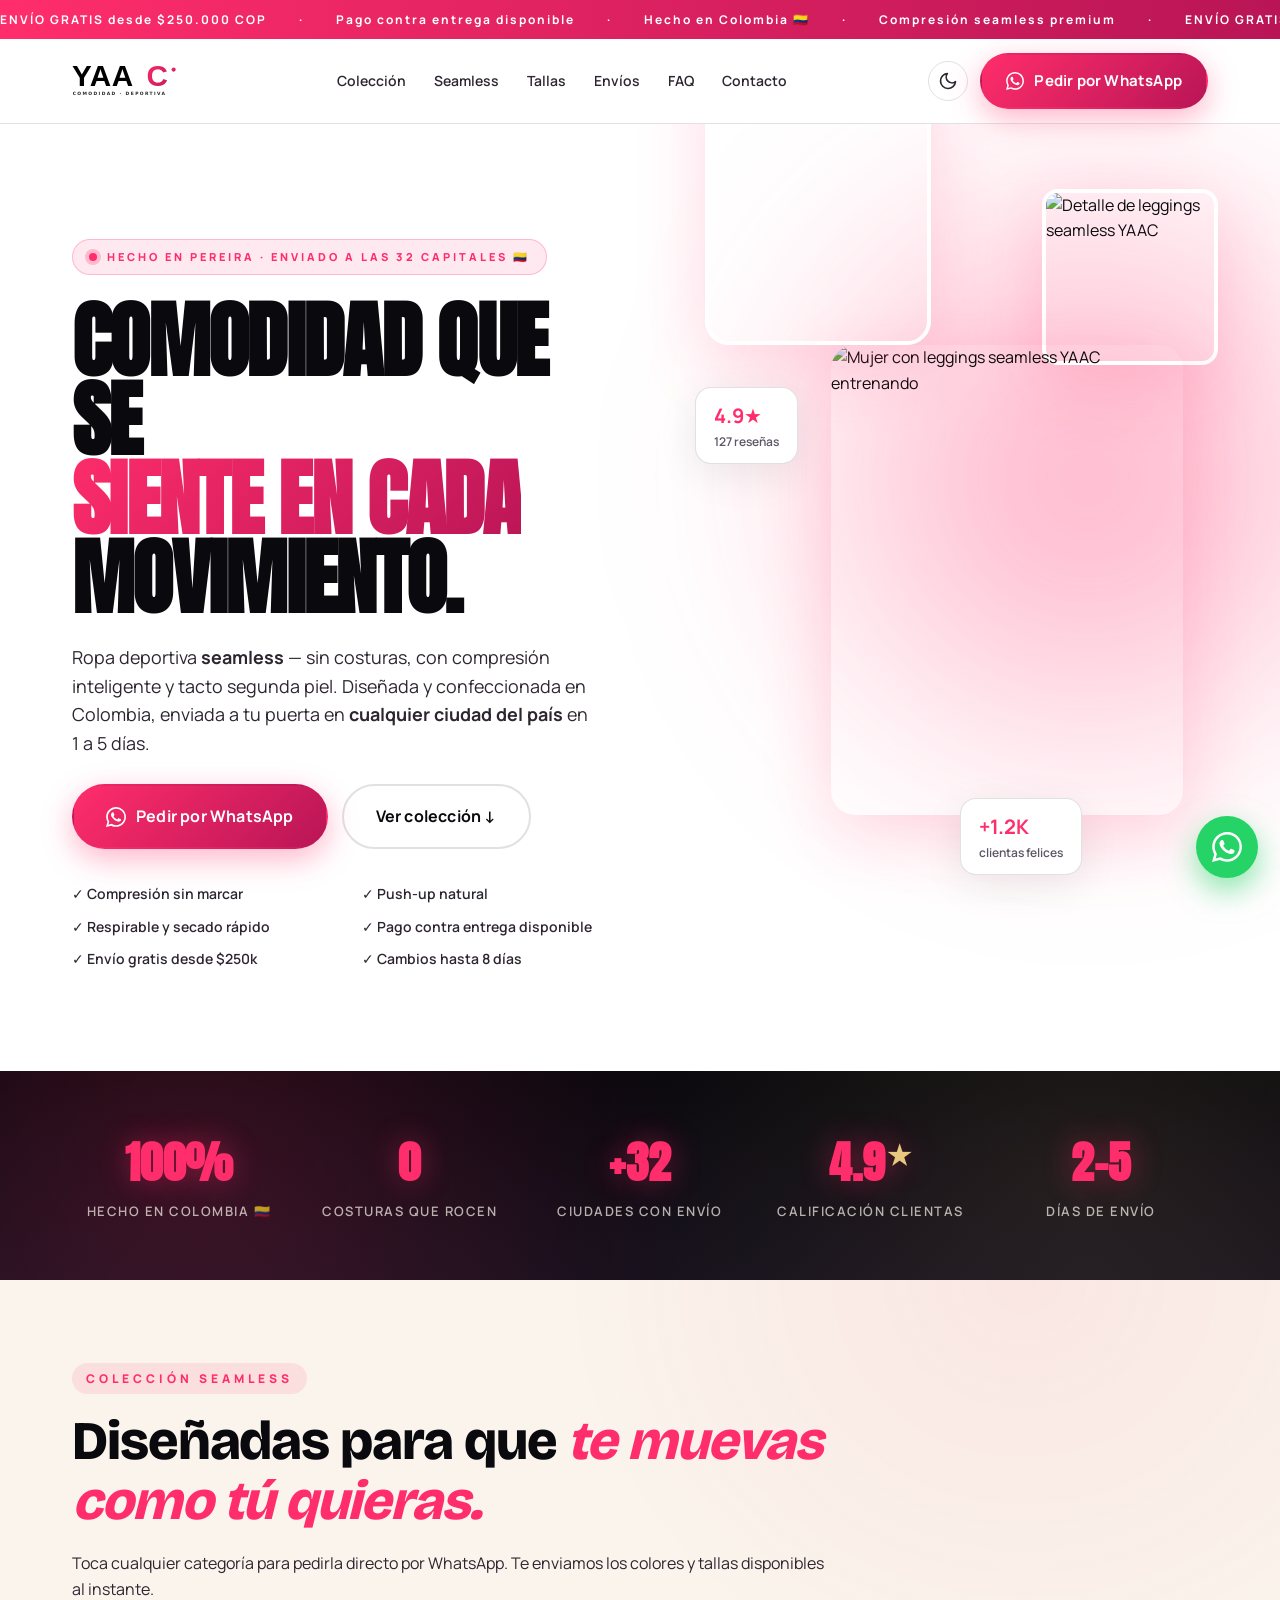
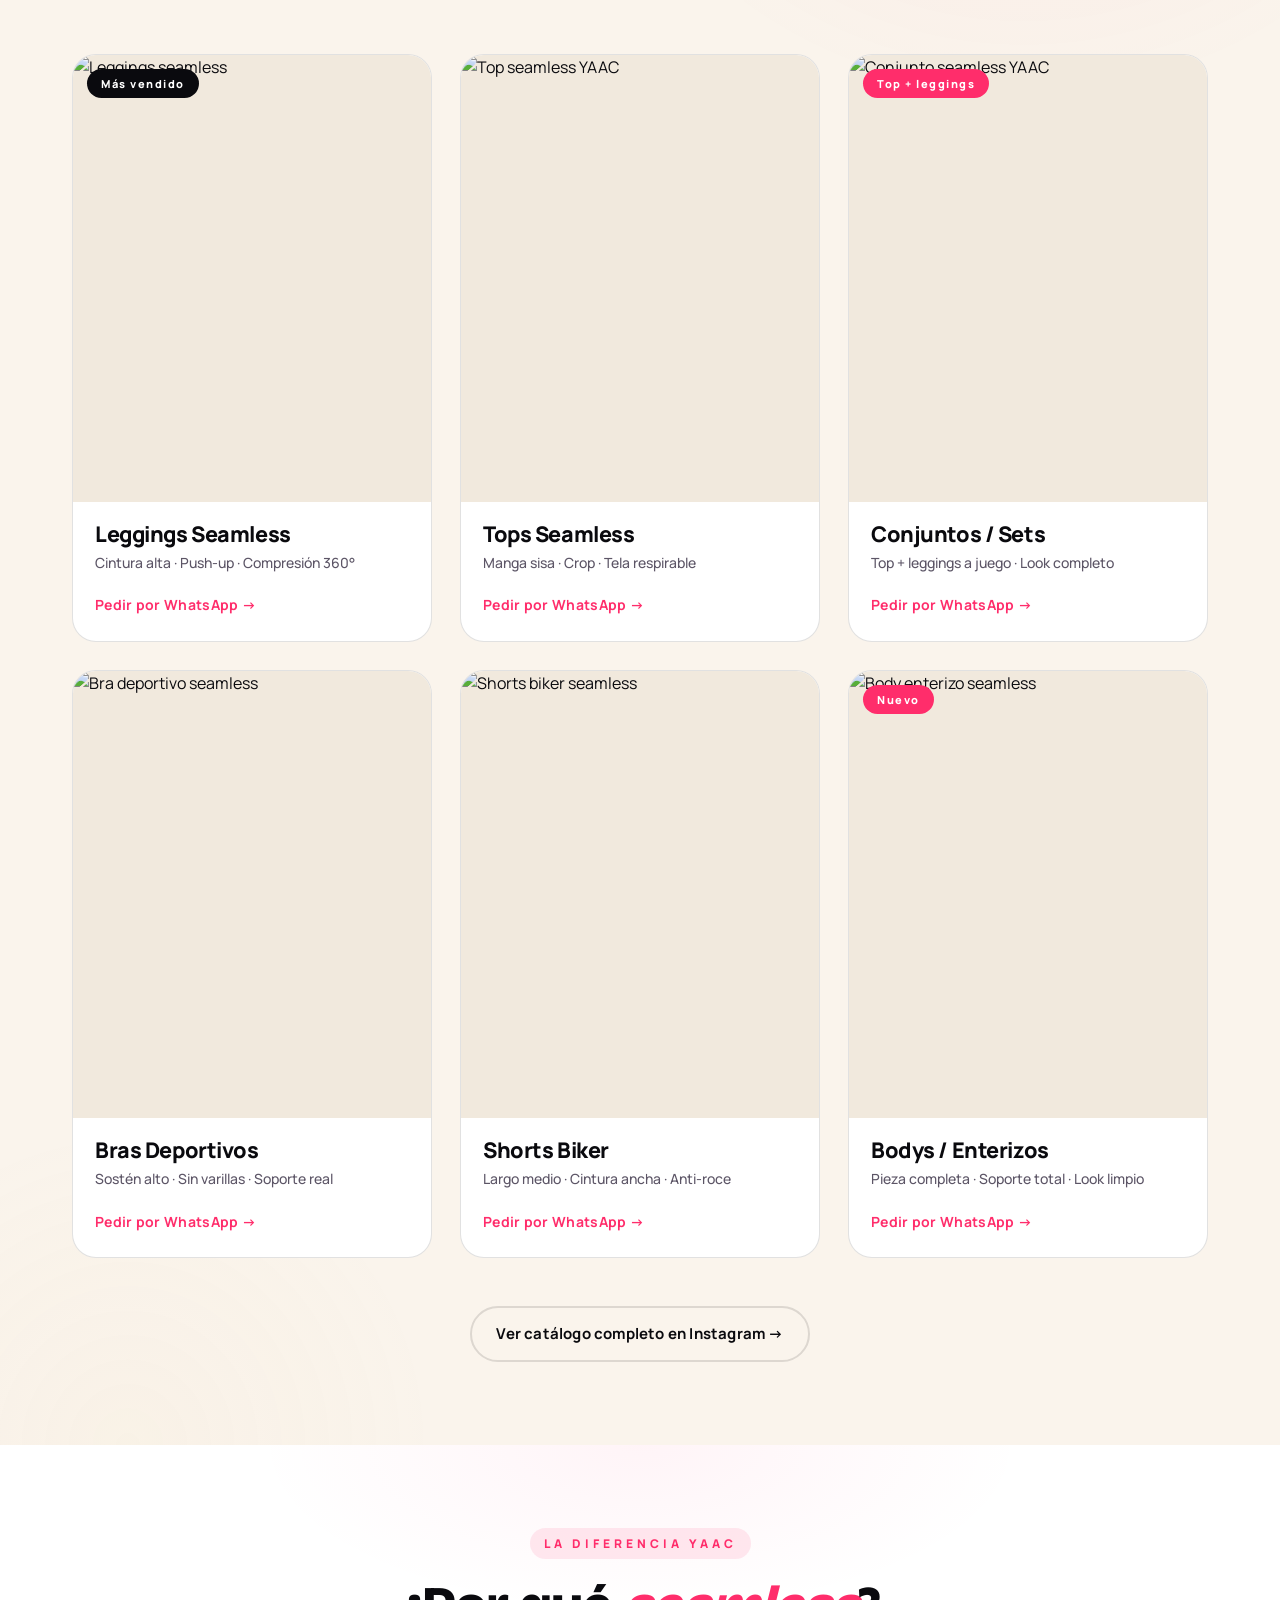
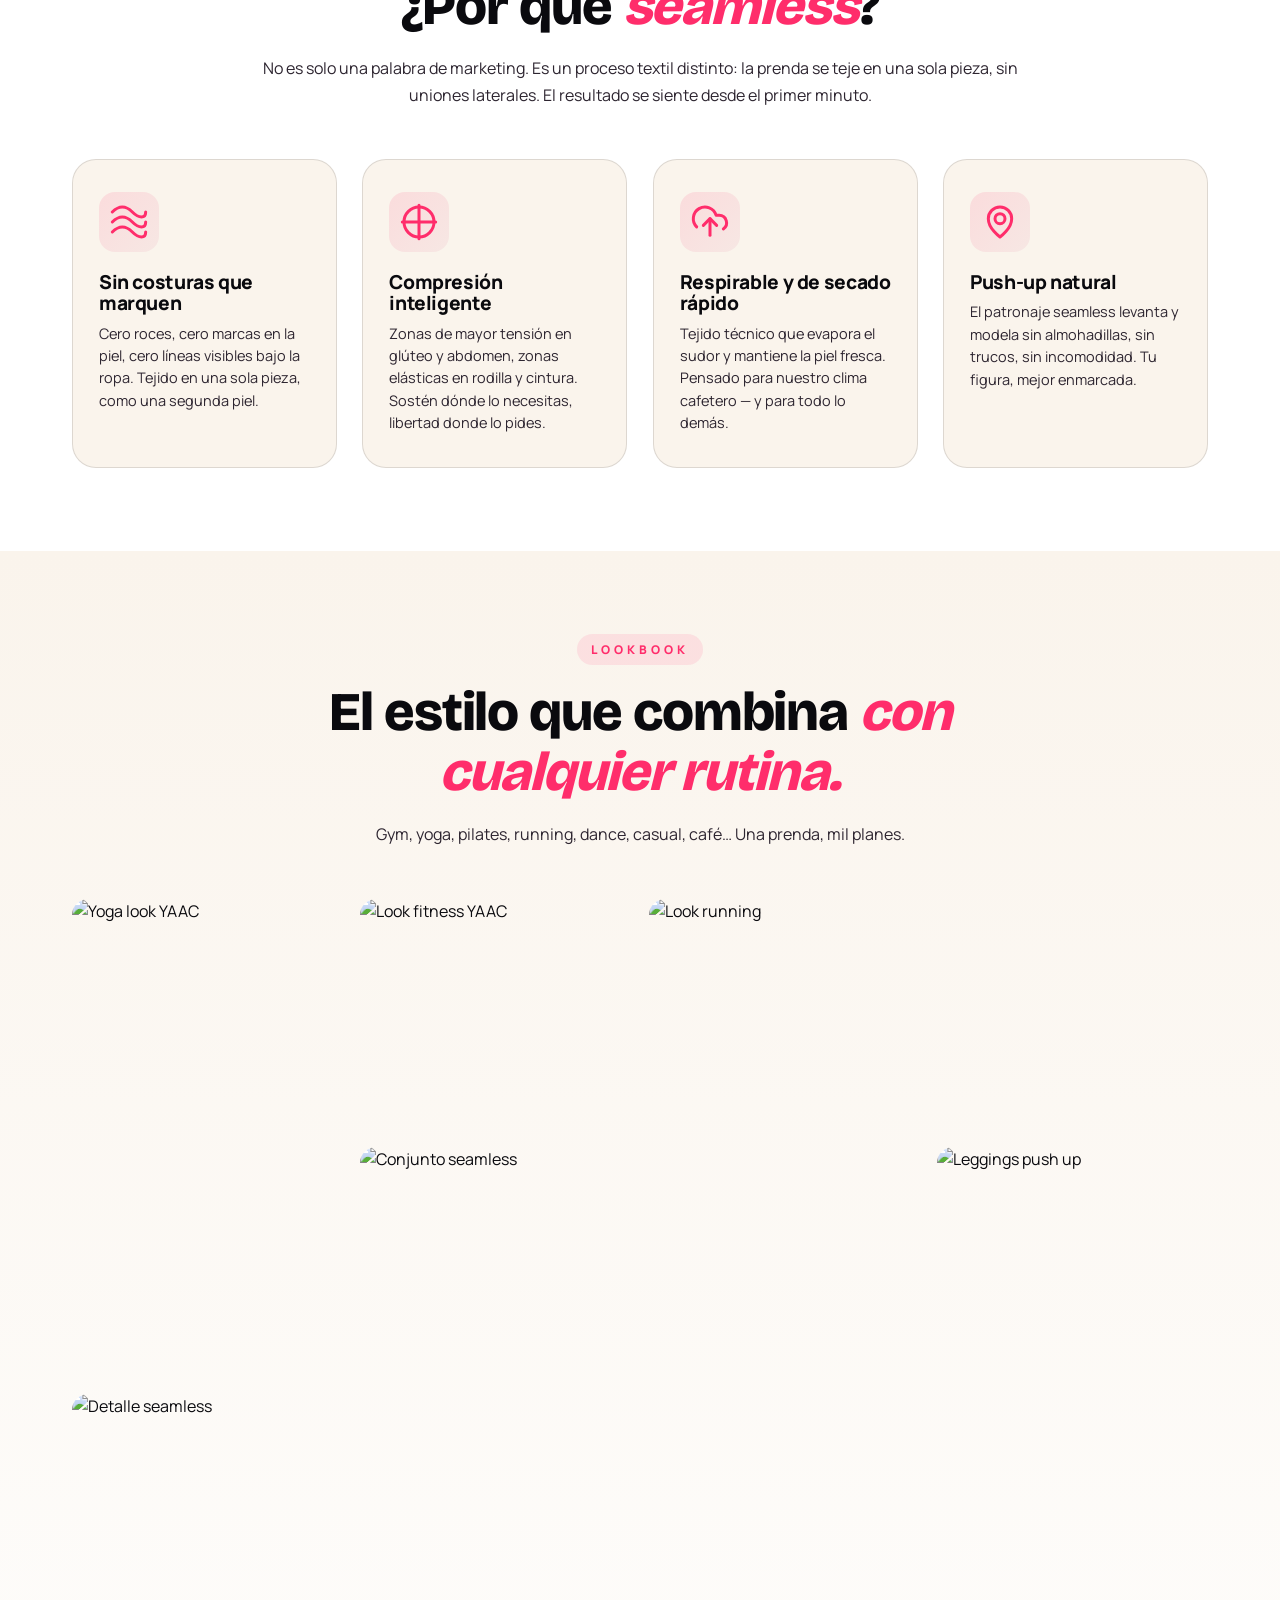
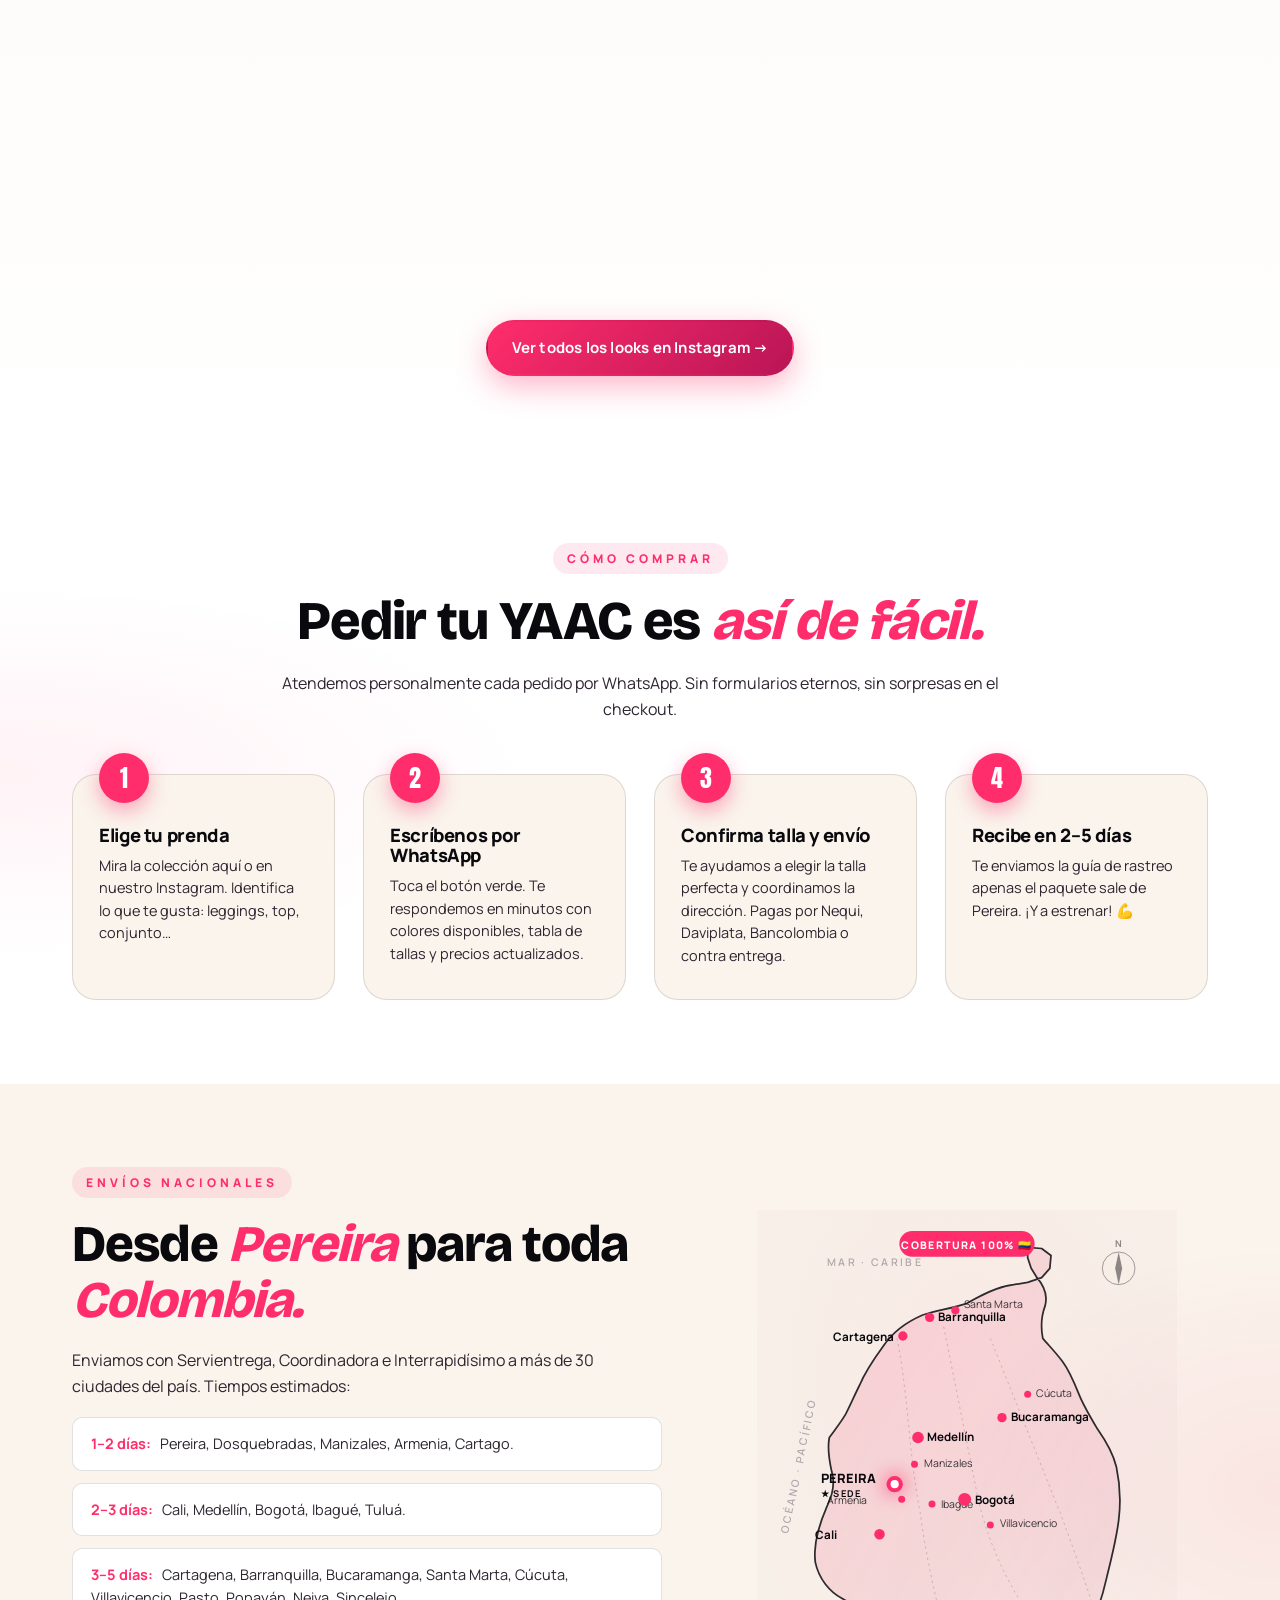
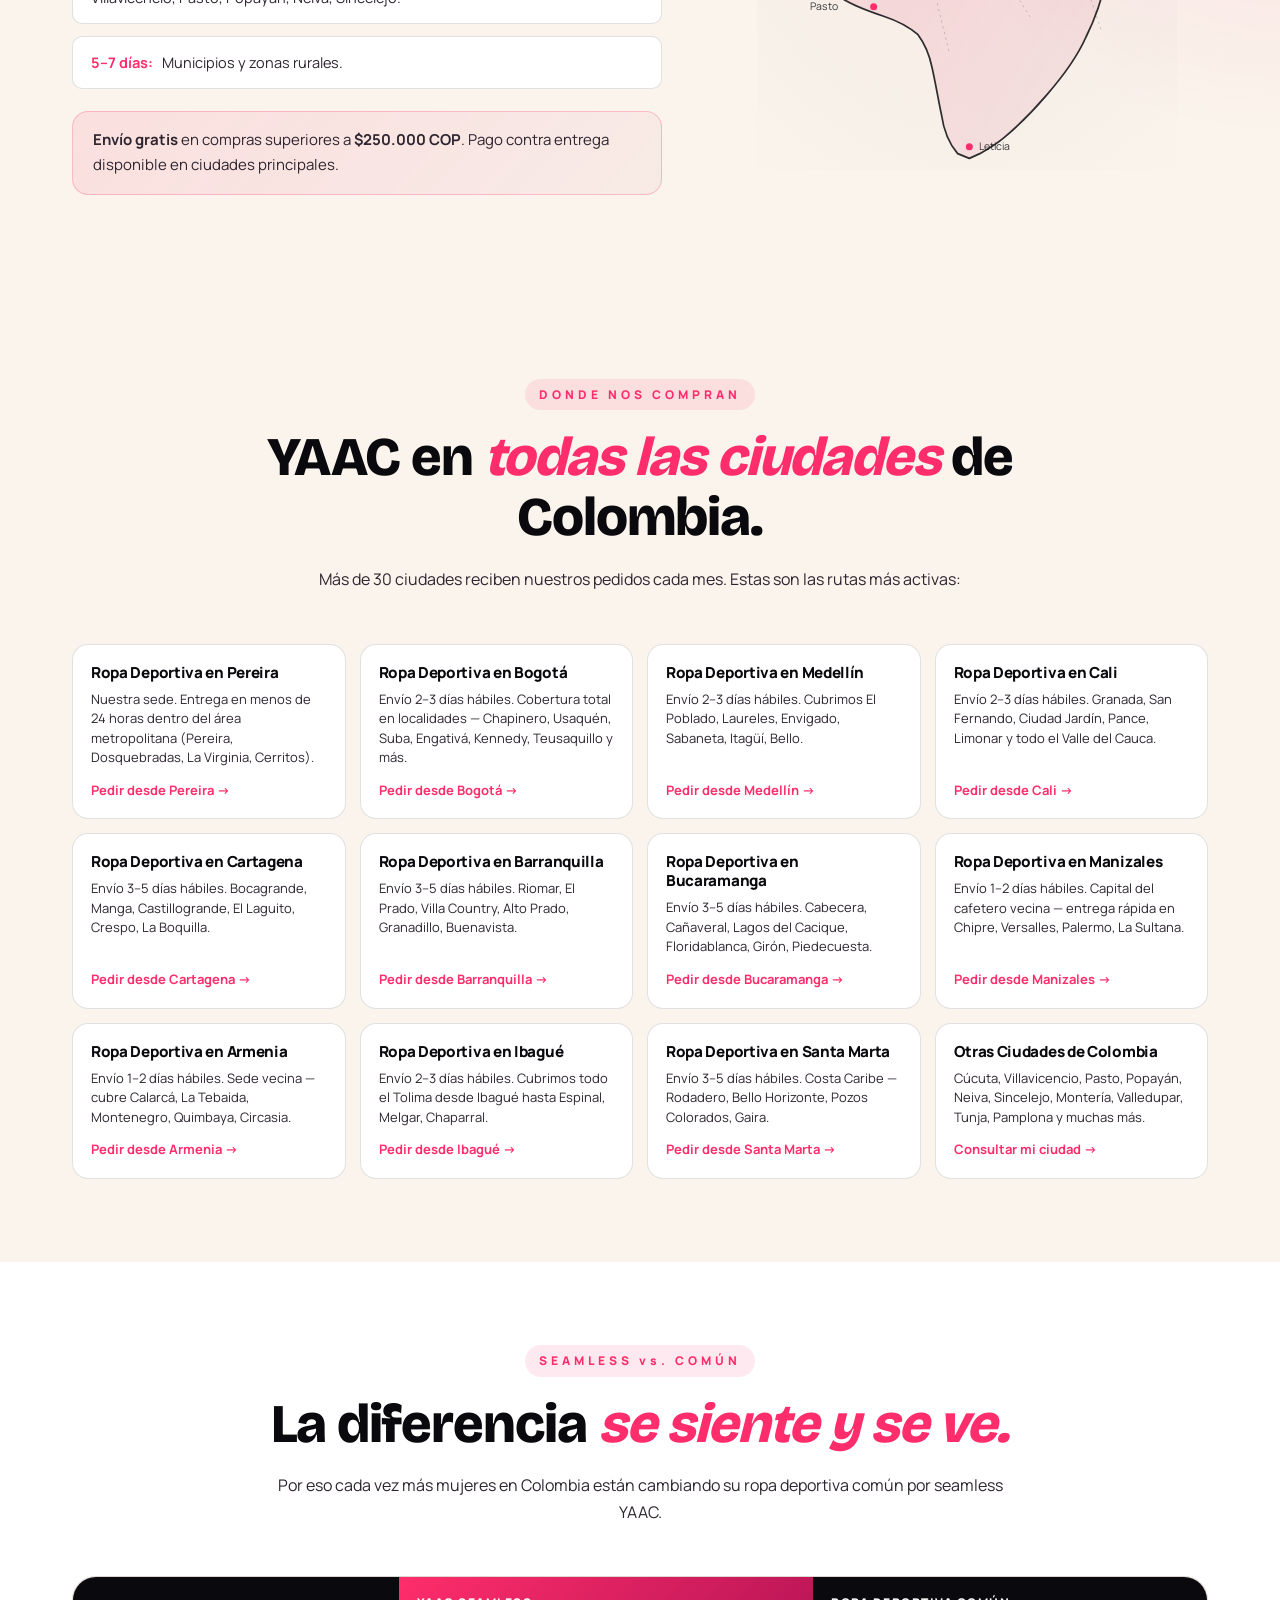
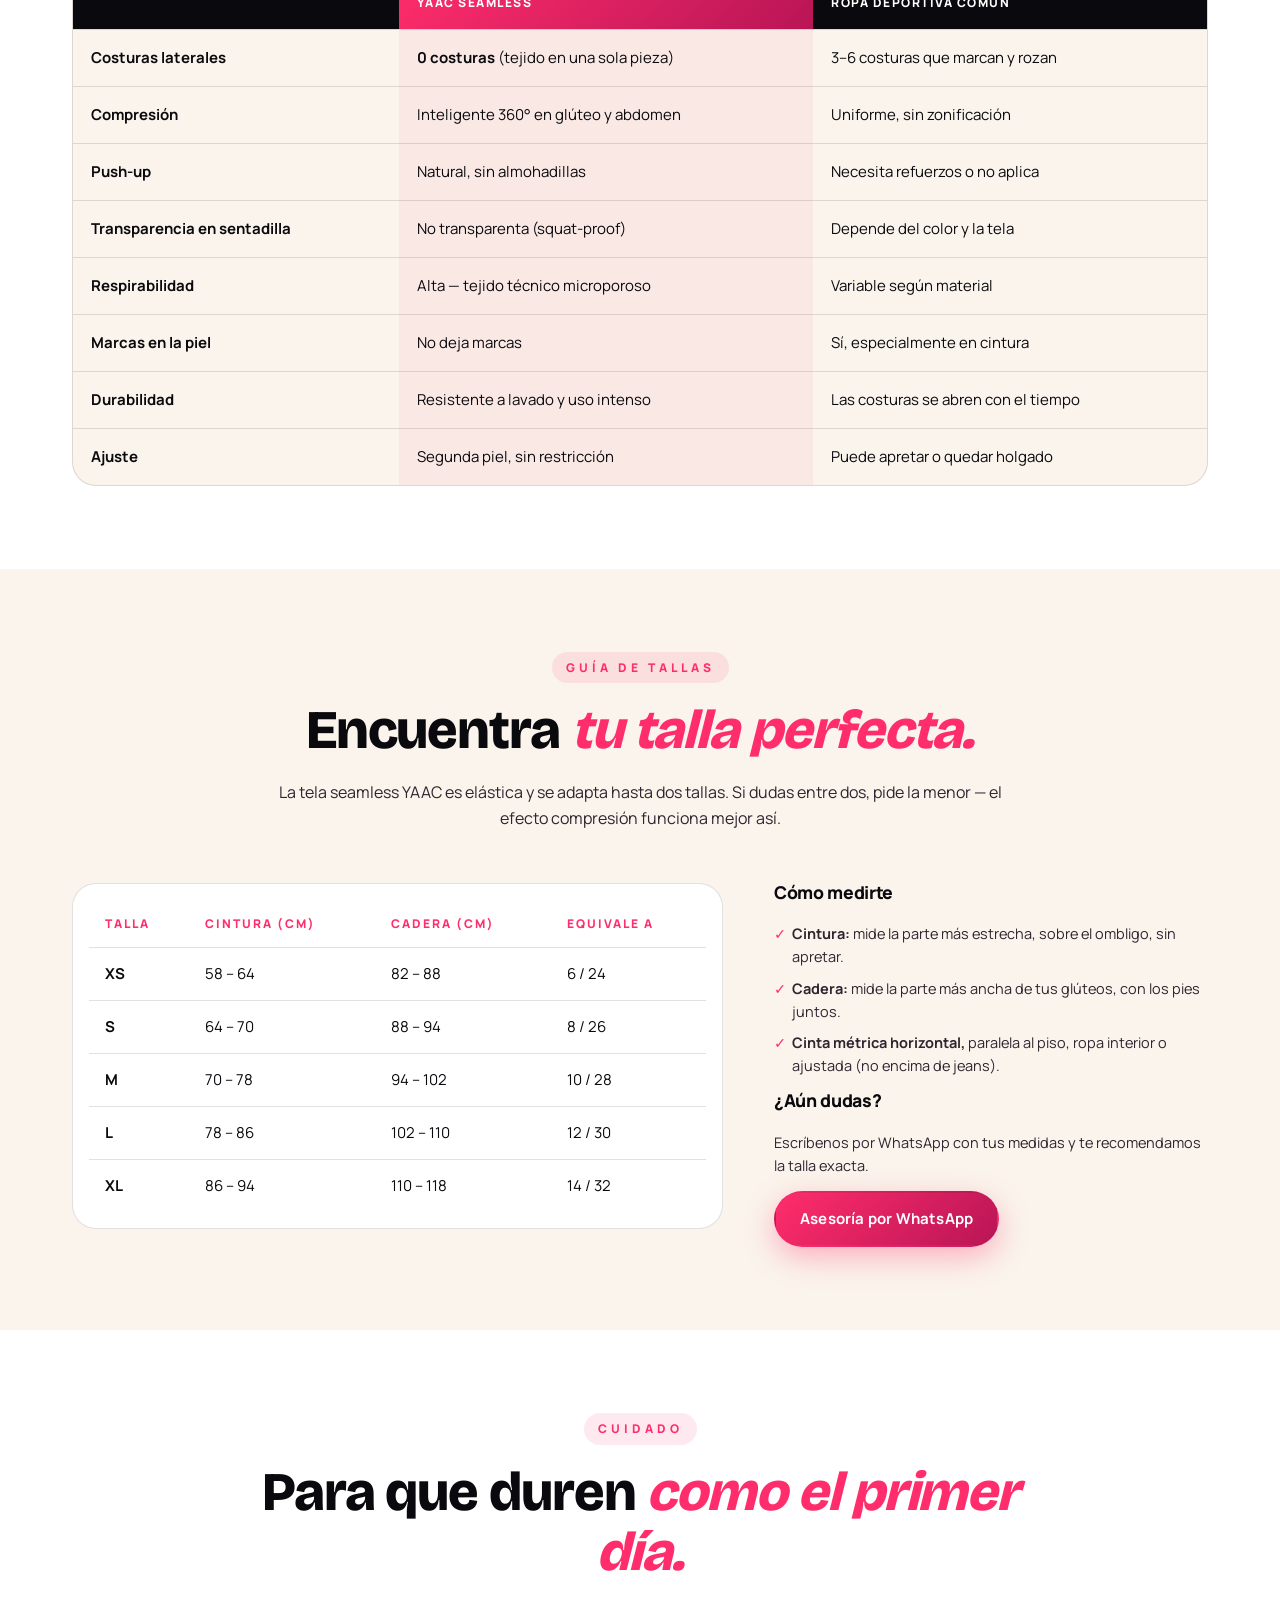
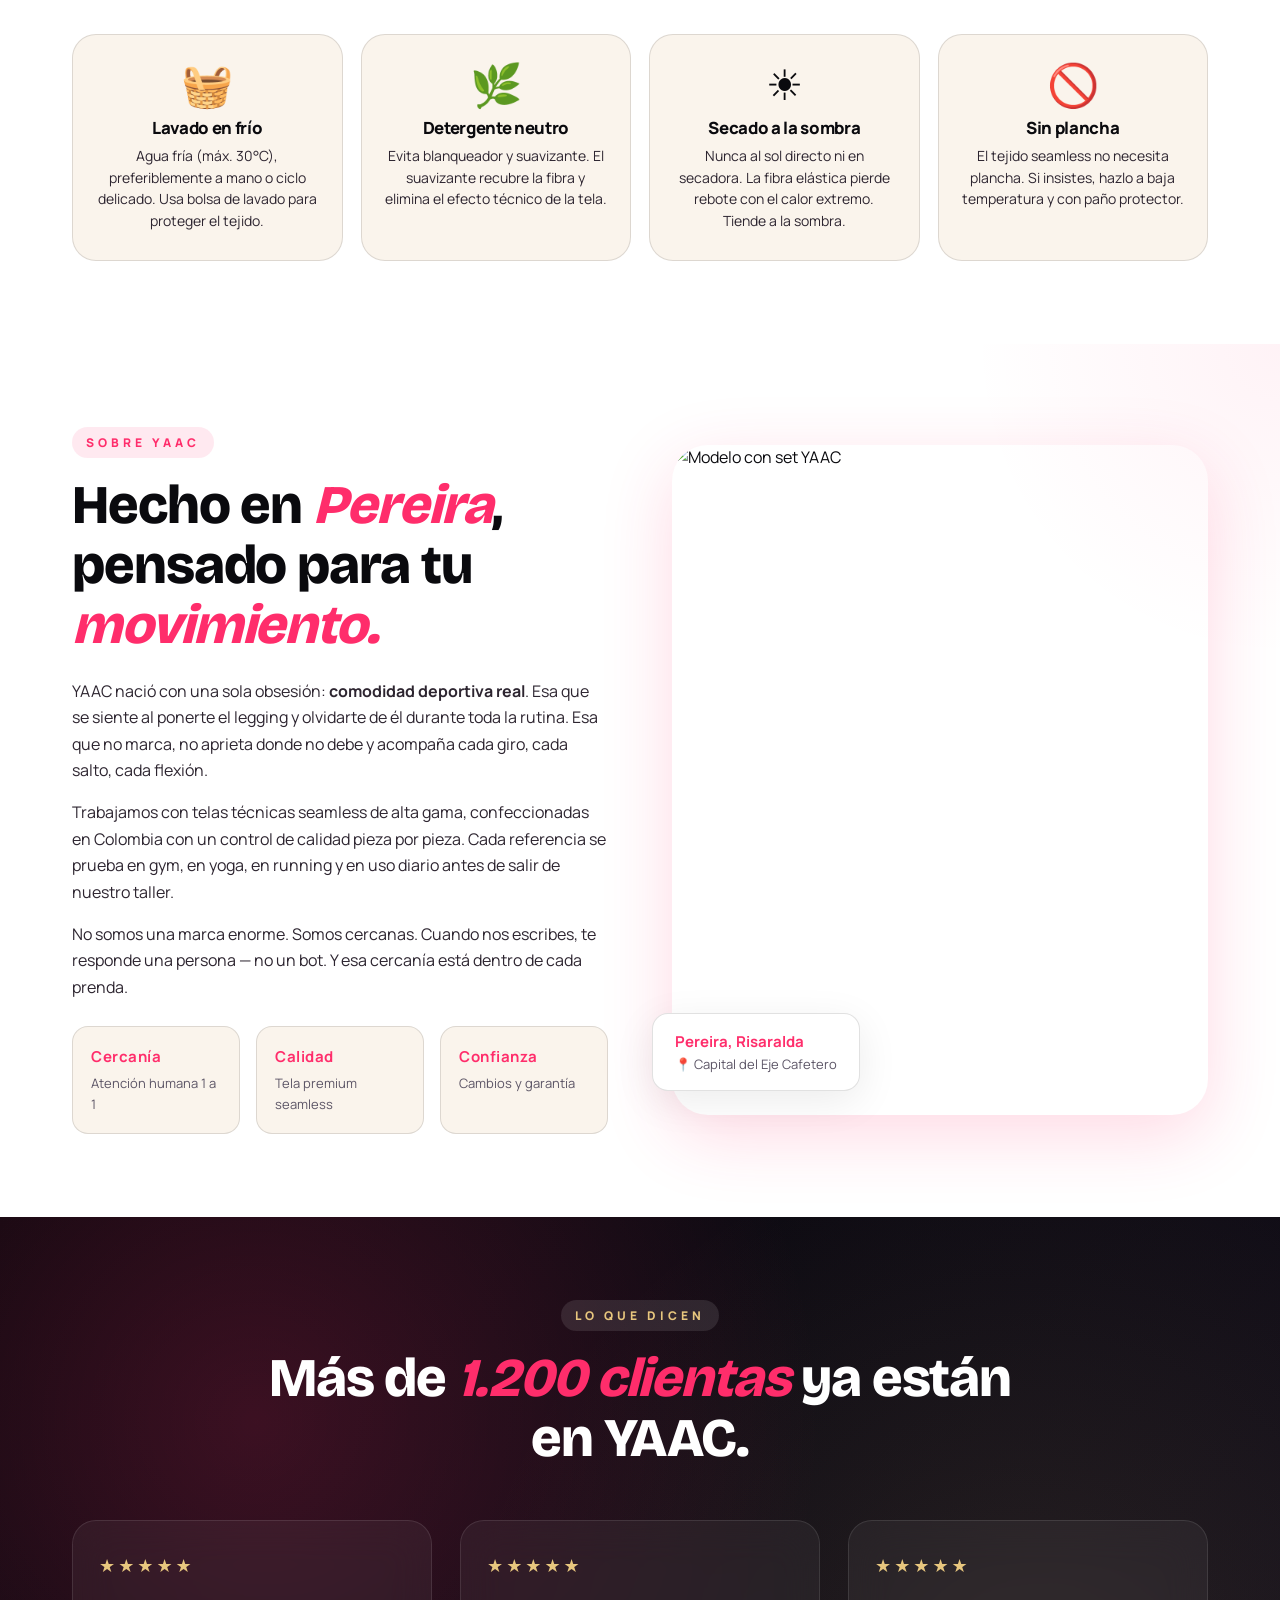
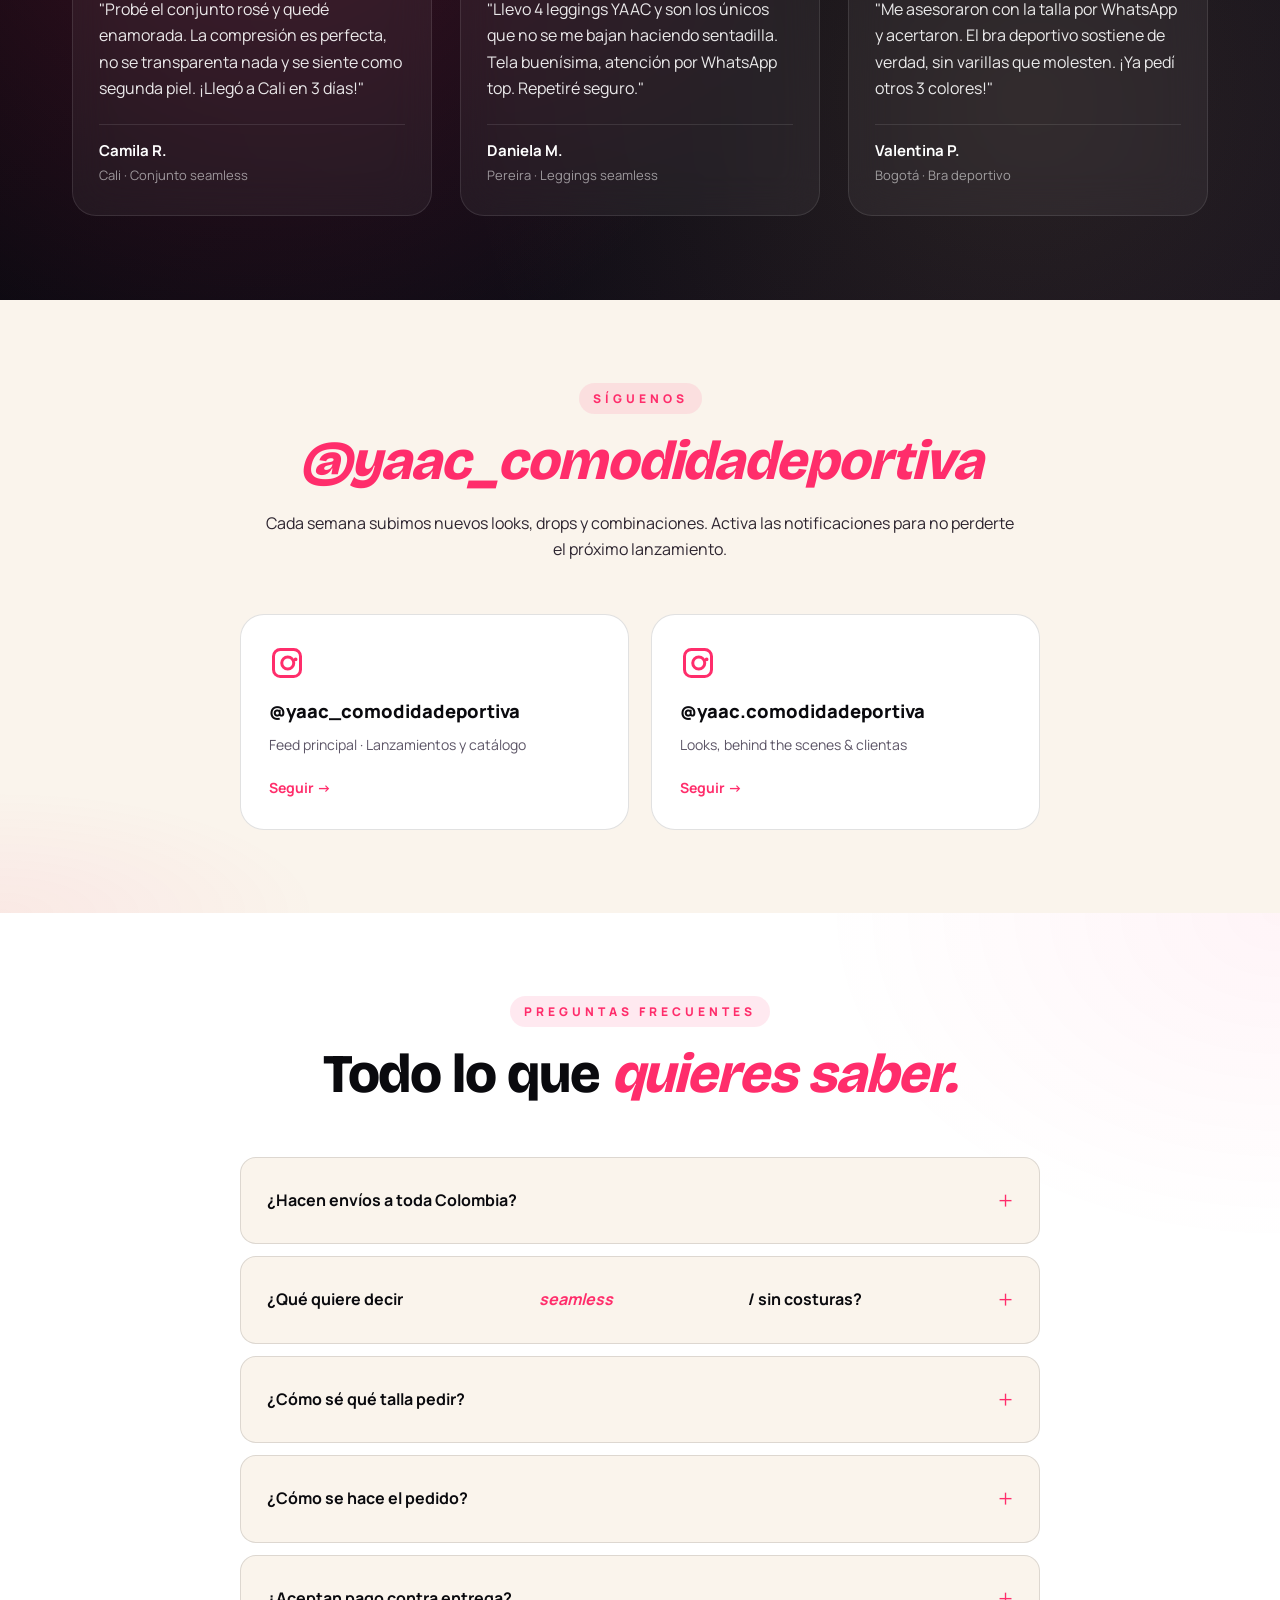
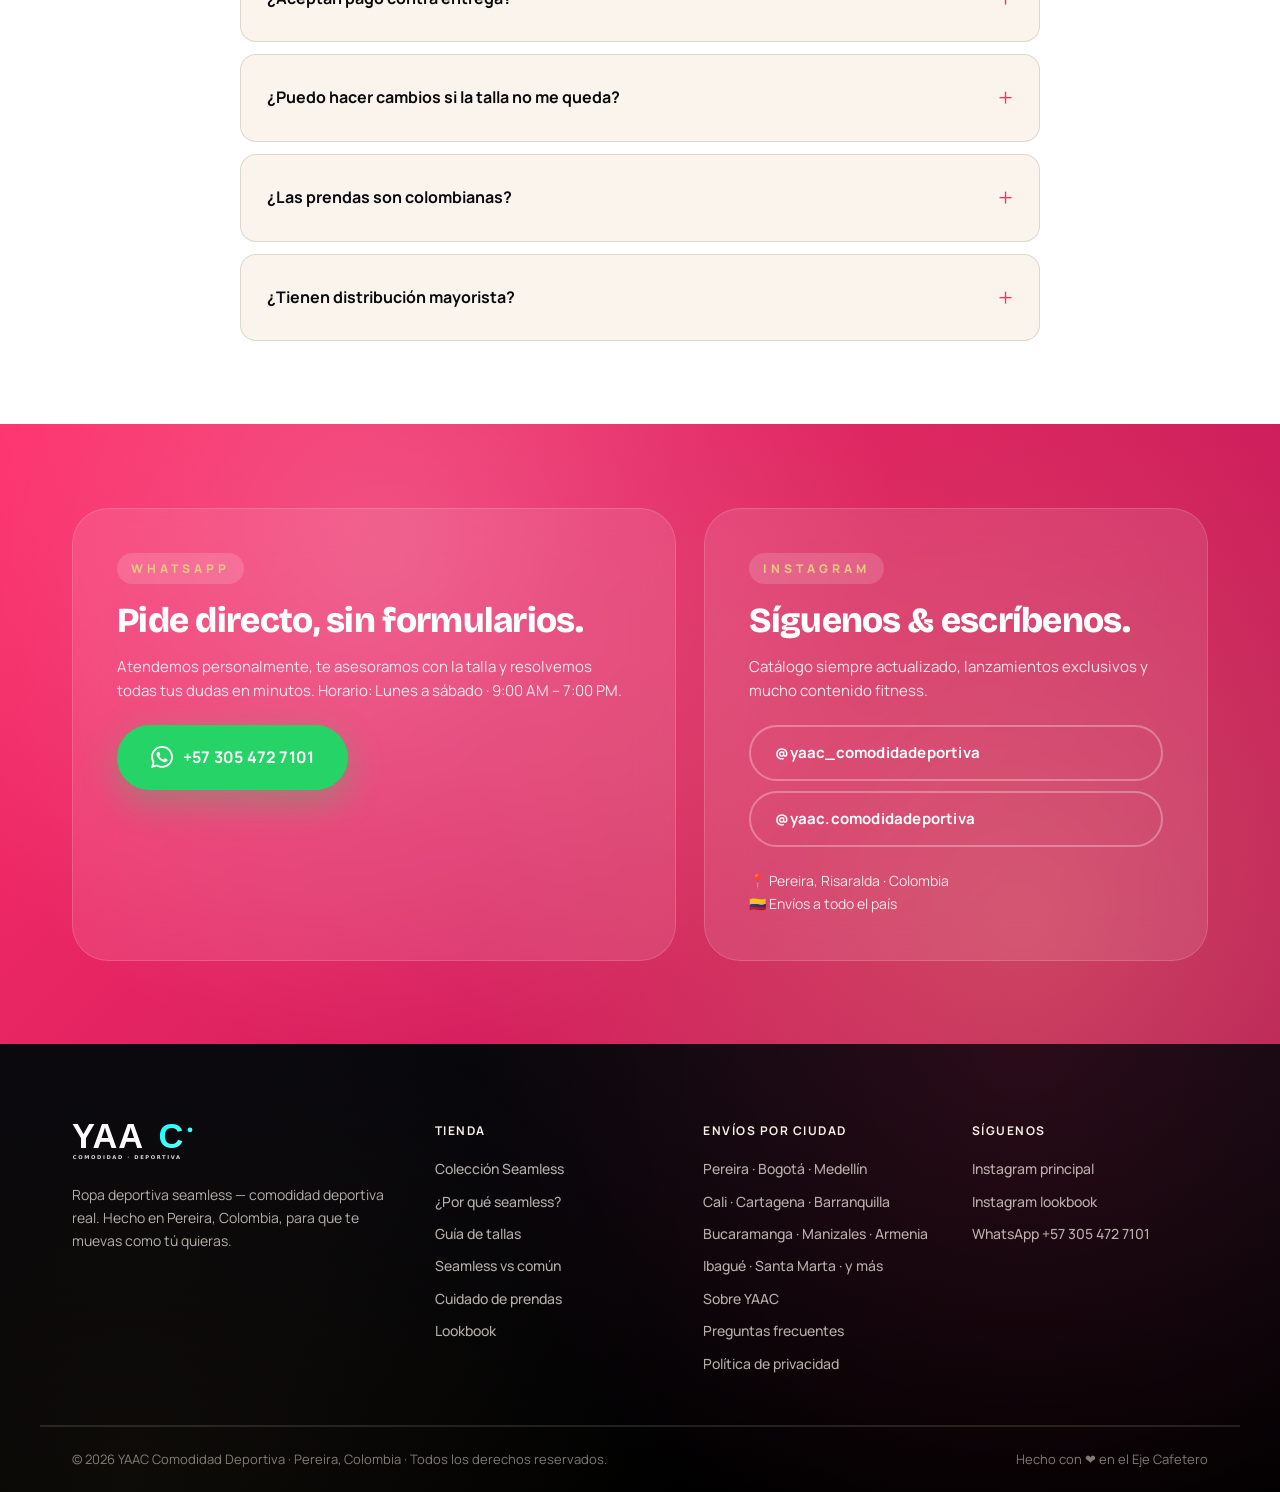
==== index.html @ 20dec9ec "Cinematic polish: fix footer contrast bug + intelligent backgrounds + real Colombia map + national p" ====
<!DOCTYPE html>
<html lang="es-CO" data-theme="dark">
<head>
<meta charset="UTF-8">
<meta name="viewport" content="width=device-width, initial-scale=1">
<meta name="theme-color" content="#0B0B0E" media="(prefers-color-scheme: dark)">
<meta name="theme-color" content="#F8F1E9" media="(prefers-color-scheme: light)">
<meta name="color-scheme" content="dark light">

<!-- ============================================================
     SEO PRIMARY
     ============================================================ -->
<title>YAAC — Ropa Deportiva Seamless para Mujer · Leggings, Tops & Conjuntos · Pereira · Envíos a toda Colombia 🇨🇴</title>
<meta name="description" content="YAAC Comodidad Deportiva: ropa deportiva seamless (sin costuras) para mujer hecha en Colombia. Leggings push-up, tops, bras, conjuntos, shorts y bodys con compresión inteligente. Envíos a Pereira, Bogotá, Medellín, Cali, Cartagena, Barranquilla y todo el país. Pide por WhatsApp 305 472 7101.">
<meta name="keywords" content="YAAC, YAAC comodidad deportiva, YAAC seamless, ropa deportiva seamless, leggings sin costuras, leggings push up Colombia, leggings de compresión, ropa deportiva mujer, ropa deportiva Pereira, ropa deportiva Risaralda, ropa deportiva Eje Cafetero, ropa deportiva Bogotá, ropa deportiva Medellín, ropa deportiva Cali, ropa deportiva Cartagena, ropa deportiva Barranquilla, ropa deportiva Bucaramanga, ropa deportiva Manizales, ropa deportiva Armenia, ropa deportiva Ibagué, leggings Pereira, leggings Bogotá, tops deportivos seamless, sports bra Colombia, conjuntos deportivos mujer, set deportivo seamless, shorts biker mujer, body deportivo, enterizo deportivo seamless, seamless Colombia, activewear Colombia, ropa gym mujer Colombia, ropa fitness Colombia, ropa yoga Colombia, ropa pilates, leggings cintura alta, leggings termales, leggings anti celulitis, leggings sin transparentar, comodidad deportiva, ropa deportiva online Colombia, ropa deportiva domicilio Colombia, ropa deportiva al por mayor Pereira, ropa deportiva mayorista Colombia, activewear seamless, athleisure Colombia">
<meta name="rating" content="general">
<meta name="distribution" content="global">
<meta name="revisit-after" content="7 days">
<meta name="language" content="Spanish">
<meta name="country" content="Colombia">

<link rel="alternate" hreflang="es-co" href="https://droko1982.github.io/yaac-comodidad-deportiva/">
<link rel="alternate" hreflang="es" href="https://droko1982.github.io/yaac-comodidad-deportiva/">
<link rel="alternate" hreflang="x-default" href="https://droko1982.github.io/yaac-comodidad-deportiva/">
<meta name="author" content="YAAC Comodidad Deportiva">
<meta name="robots" content="index,follow,max-image-preview:large">
<meta name="geo.region" content="CO-RIS">
<meta name="geo.placename" content="Pereira, Risaralda, Colombia">
<meta name="geo.position" content="4.8133;-75.6961">
<meta name="ICBM" content="4.8133, -75.6961">

<link rel="canonical" href="https://droko1982.github.io/yaac-comodidad-deportiva/">

<!-- Open Graph -->
<meta property="og:locale" content="es_CO">
<meta property="og:type" content="website">
<meta property="og:site_name" content="YAAC Comodidad Deportiva">
<meta property="og:title" content="YAAC — Ropa Deportiva Seamless · Comodidad Deportiva">
<meta property="og:description" content="Leggings, tops, conjuntos y bras seamless. Hecho en Colombia. Envíos a todo el país. Pide por WhatsApp.">
<meta property="og:url" content="https://droko1982.github.io/yaac-comodidad-deportiva/">
<meta property="og:image" content="https://droko1982.github.io/yaac-comodidad-deportiva/assets/img/og-image.jpg">
<meta property="og:image:secure_url" content="https://droko1982.github.io/yaac-comodidad-deportiva/assets/img/og-image.jpg">
<meta property="og:image:type" content="image/jpeg">
<meta property="og:image:width" content="1200">
<meta property="og:image:height" content="630">
<meta property="og:image:alt" content="YAAC Ropa Deportiva Seamless — Comodidad Deportiva desde Pereira, Colombia">

<!-- Twitter -->
<meta name="twitter:card" content="summary_large_image">
<meta name="twitter:title" content="YAAC — Comodidad Deportiva · Ropa Seamless">
<meta name="twitter:description" content="Leggings, tops, conjuntos seamless. Pereira, envíos a toda Colombia. Pide por WhatsApp.">
<meta name="twitter:image" content="https://droko1982.github.io/yaac-comodidad-deportiva/assets/img/og-image.jpg">
<meta name="twitter:image:alt" content="YAAC Ropa Deportiva Seamless — Comodidad Deportiva desde Pereira, Colombia">

<!-- Icons + Manifest -->
<link rel="icon" type="image/svg+xml" href="assets/img/favicon.svg">
<link rel="apple-touch-icon" href="assets/img/favicon.svg">
<link rel="manifest" href="site.webmanifest">

<!-- Fonts -->
<link rel="preconnect" href="https://fonts.googleapis.com">
<link rel="preconnect" href="https://fonts.gstatic.com" crossorigin>
<link href="https://fonts.googleapis.com/css2?family=Anton&family=Manrope:wght@400;500;600;700;800&family=Bricolage+Grotesque:opsz,wght@12..96,400;12..96,600;12..96,700;12..96,800&display=swap" rel="stylesheet">

<link rel="stylesheet" href="styles.css">

<!-- Anti-FOUC: aplica tema antes del paint -->
<script>
(function () {
  try {
    var t = localStorage.getItem('yaac-theme') || (matchMedia('(prefers-color-scheme: light)').matches ? 'light' : 'dark');
    document.documentElement.setAttribute('data-theme', t);
  } catch (e) {}
})();
</script>

<!-- ============================================================
     JSON-LD · Organization
     ============================================================ -->
<script type="application/ld+json">
{
  "@context": "https://schema.org",
  "@type": "Organization",
  "@id": "https://droko1982.github.io/yaac-comodidad-deportiva/#org",
  "name": "YAAC",
  "alternateName": ["YAAC Comodidad Deportiva", "YAAC Ropa Deportiva Seamless"],
  "url": "https://droko1982.github.io/yaac-comodidad-deportiva/",
  "logo": {
    "@type": "ImageObject",
    "url": "https://droko1982.github.io/yaac-comodidad-deportiva/assets/img/logo-mark.svg",
    "width": 200, "height": 200
  },
  "slogan": "Comodidad Deportiva",
  "sameAs": [
    "https://www.instagram.com/yaac_comodidadeportiva/",
    "https://www.instagram.com/yaac.comodidadeportiva/"
  ]
}
</script>

<!-- JSON-LD · Store / LocalBusiness con AggregateRating -->
<script type="application/ld+json">
{
  "@context": "https://schema.org",
  "@type": "Store",
  "@id": "https://droko1982.github.io/yaac-comodidad-deportiva/#store",
  "name": "YAAC Comodidad Deportiva",
  "description": "Tienda de ropa deportiva seamless para mujer: leggings, tops, conjuntos, bras y bodys con compresión inteligente. Hecho en Colombia, envíos nacionales desde Pereira.",
  "url": "https://droko1982.github.io/yaac-comodidad-deportiva/",
  "logo": "https://droko1982.github.io/yaac-comodidad-deportiva/assets/img/logo-mark.svg",
  "image": "https://droko1982.github.io/yaac-comodidad-deportiva/assets/img/og-image.svg",
  "telephone": "+573054727101",
  "priceRange": "$$",
  "currenciesAccepted": "COP",
  "paymentAccepted": "Efectivo, Nequi, Daviplata, Bancolombia, Tarjeta, Contra entrega",
  "address": {
    "@type": "PostalAddress",
    "addressLocality": "Pereira",
    "addressRegion": "Risaralda",
    "addressCountry": "CO"
  },
  "geo": {
    "@type": "GeoCoordinates",
    "latitude": 4.8133,
    "longitude": -75.6961
  },
  "areaServed": [
    {"@type":"AdministrativeArea","name":"Pereira, Risaralda"},
    {"@type":"AdministrativeArea","name":"Dosquebradas, Risaralda"},
    {"@type":"AdministrativeArea","name":"Manizales, Caldas"},
    {"@type":"AdministrativeArea","name":"Armenia, Quindío"},
    {"@type":"AdministrativeArea","name":"Cali, Valle del Cauca"},
    {"@type":"AdministrativeArea","name":"Medellín, Antioquia"},
    {"@type":"AdministrativeArea","name":"Bogotá D.C."},
    {"@type":"AdministrativeArea","name":"Cartagena, Bolívar"},
    {"@type":"AdministrativeArea","name":"Barranquilla, Atlántico"},
    {"@type":"AdministrativeArea","name":"Bucaramanga, Santander"},
    {"@type":"AdministrativeArea","name":"Ibagué, Tolima"},
    {"@type":"AdministrativeArea","name":"Santa Marta, Magdalena"},
    {"@type":"Country","name":"Colombia"}
  ],
  "openingHoursSpecification": [{
    "@type": "OpeningHoursSpecification",
    "dayOfWeek": ["Monday","Tuesday","Wednesday","Thursday","Friday","Saturday"],
    "opens": "09:00", "closes": "19:00"
  }],
  "contactPoint": [{
    "@type": "ContactPoint",
    "telephone": "+573054727101",
    "contactType": "sales",
    "areaServed": "CO",
    "availableLanguage": ["es"]
  }],
  "sameAs": [
    "https://www.instagram.com/yaac_comodidadeportiva/",
    "https://www.instagram.com/yaac.comodidadeportiva/"
  ],
  "aggregateRating": {
    "@type": "AggregateRating",
    "ratingValue": "4.9",
    "reviewCount": "127"
  }
}
</script>

<!-- JSON-LD · WebSite con SearchAction -->
<script type="application/ld+json">
{
  "@context": "https://schema.org",
  "@type": "WebSite",
  "@id": "https://droko1982.github.io/yaac-comodidad-deportiva/#website",
  "url": "https://droko1982.github.io/yaac-comodidad-deportiva/",
  "name": "YAAC Comodidad Deportiva",
  "inLanguage": "es-CO",
  "publisher": {"@id": "https://droko1982.github.io/yaac-comodidad-deportiva/#org"}
}
</script>

<!-- JSON-LD · ItemList con Productos completos -->
<script type="application/ld+json">
{
  "@context": "https://schema.org",
  "@type": "ItemList",
  "name": "Colección Seamless YAAC",
  "itemListElement": [
    {"@type":"ListItem","position":1,"item":{
      "@type":"Product",
      "@id":"https://droko1982.github.io/yaac-comodidad-deportiva/#prod-leggings",
      "name":"Leggings Seamless YAAC",
      "category":"Leggings de compresión sin costuras",
      "brand":{"@type":"Brand","name":"YAAC"},
      "description":"Leggings seamless de cintura alta con efecto push-up natural, compresión 360°, tela técnica respirable. Disponibles en colores neutros y vibrantes.",
      "image":["https://images.unsplash.com/photo-1506629082955-511b1aa562c8?auto=format&fit=crop&w=600&q=80"],
      "sku":"YAAC-LEG-001",
      "offers":{"@type":"AggregateOffer","priceCurrency":"COP","lowPrice":"89000","highPrice":"149000","offerCount":"8","availability":"https://schema.org/InStock","url":"https://wa.me/573054727101"},
      "aggregateRating":{"@type":"AggregateRating","ratingValue":"4.9","reviewCount":"63"}
    }},
    {"@type":"ListItem","position":2,"item":{
      "@type":"Product",
      "@id":"https://droko1982.github.io/yaac-comodidad-deportiva/#prod-top",
      "name":"Top Seamless YAAC",
      "category":"Top deportivo sin costuras",
      "brand":{"@type":"Brand","name":"YAAC"},
      "description":"Top deportivo seamless manga sisa o crop con tela respirable y soporte ligero.",
      "image":["https://images.unsplash.com/photo-1601925260368-ae2f83cf8b7f?auto=format&fit=crop&w=600&q=80"],
      "sku":"YAAC-TOP-001",
      "offers":{"@type":"AggregateOffer","priceCurrency":"COP","lowPrice":"55000","highPrice":"89000","offerCount":"6","availability":"https://schema.org/InStock","url":"https://wa.me/573054727101"}
    }},
    {"@type":"ListItem","position":3,"item":{
      "@type":"Product",
      "@id":"https://droko1982.github.io/yaac-comodidad-deportiva/#prod-set",
      "name":"Conjunto Seamless YAAC",
      "category":"Set top + leggings a juego",
      "brand":{"@type":"Brand","name":"YAAC"},
      "description":"Conjunto deportivo seamless completo: top + leggings a juego. Look unificado, compresión total.",
      "image":["https://images.unsplash.com/photo-1599058917212-d750089bc07e?auto=format&fit=crop&w=600&q=80"],
      "sku":"YAAC-SET-001",
      "offers":{"@type":"AggregateOffer","priceCurrency":"COP","lowPrice":"139000","highPrice":"219000","offerCount":"5","availability":"https://schema.org/InStock","url":"https://wa.me/573054727101"}
    }},
    {"@type":"ListItem","position":4,"item":{
      "@type":"Product",
      "@id":"https://droko1982.github.io/yaac-comodidad-deportiva/#prod-bra",
      "name":"Bra Deportivo Seamless YAAC",
      "category":"Sports bra sin costuras",
      "brand":{"@type":"Brand","name":"YAAC"},
      "description":"Bra deportivo seamless con sostén alto, sin varillas, soporte real para impacto medio-alto.",
      "image":["https://images.unsplash.com/photo-1518310383802-640c2de311b2?auto=format&fit=crop&w=600&q=80"],
      "sku":"YAAC-BRA-001",
      "offers":{"@type":"AggregateOffer","priceCurrency":"COP","lowPrice":"49000","highPrice":"79000","offerCount":"6","availability":"https://schema.org/InStock","url":"https://wa.me/573054727101"}
    }},
    {"@type":"ListItem","position":5,"item":{
      "@type":"Product",
      "@id":"https://droko1982.github.io/yaac-comodidad-deportiva/#prod-short",
      "name":"Short Biker Seamless YAAC",
      "category":"Shorts seamless",
      "brand":{"@type":"Brand","name":"YAAC"},
      "description":"Short biker seamless largo medio, cintura ancha, anti-roce, ideal para spinning, running y entrenamiento funcional.",
      "image":["https://images.unsplash.com/photo-1593810450967-f9c42742e326?auto=format&fit=crop&w=600&q=80"],
      "sku":"YAAC-SHO-001",
      "offers":{"@type":"AggregateOffer","priceCurrency":"COP","lowPrice":"65000","highPrice":"95000","offerCount":"5","availability":"https://schema.org/InStock","url":"https://wa.me/573054727101"}
    }},
    {"@type":"ListItem","position":6,"item":{
      "@type":"Product",
      "@id":"https://droko1982.github.io/yaac-comodidad-deportiva/#prod-body",
      "name":"Body / Enterizo Seamless YAAC",
      "category":"Enterizo deportivo seamless",
      "brand":{"@type":"Brand","name":"YAAC"},
      "description":"Body / enterizo deportivo seamless pieza completa, soporte total, look limpio sin marcar la cintura.",
      "image":["https://images.unsplash.com/photo-1517637382994-f02da38c6728?auto=format&fit=crop&w=600&q=80"],
      "sku":"YAAC-BOD-001",
      "offers":{"@type":"AggregateOffer","priceCurrency":"COP","lowPrice":"129000","highPrice":"179000","offerCount":"4","availability":"https://schema.org/InStock","url":"https://wa.me/573054727101"}
    }}
  ]
}
</script>

<!-- JSON-LD · Article educativo sobre seamless (SEO long-tail) -->
<script type="application/ld+json">
{
  "@context": "https://schema.org",
  "@type": "Article",
  "headline": "¿Qué es la ropa deportiva seamless y por qué cambia tu entrenamiento?",
  "image": "https://droko1982.github.io/yaac-comodidad-deportiva/assets/img/og-image.jpg",
  "author": {"@type":"Organization","name":"YAAC Comodidad Deportiva"},
  "publisher": {"@id":"https://droko1982.github.io/yaac-comodidad-deportiva/#org"},
  "datePublished": "2026-05-25",
  "dateModified": "2026-05-25",
  "mainEntityOfPage": "https://droko1982.github.io/yaac-comodidad-deportiva/#seamless",
  "description": "Guía sobre la tecnología textil seamless (sin costuras): cómo se fabrica, qué ventajas tiene frente a la ropa deportiva común y cómo elegir la talla correcta.",
  "inLanguage": "es-CO"
}
</script>

<!-- JSON-LD · FAQPage -->
<script type="application/ld+json">
{
  "@context": "https://schema.org",
  "@type": "FAQPage",
  "mainEntity": [
    {"@type":"Question","name":"¿Hacen envíos a toda Colombia?","acceptedAnswer":{"@type":"Answer","text":"Sí. Enviamos desde Pereira a todo el territorio nacional con Servientrega, Coordinadora e Interrapidísimo. Tiempo estimado: 1–3 días hábiles en capitales y 2–5 días en municipios."}},
    {"@type":"Question","name":"¿Qué quiere decir seamless / sin costuras?","acceptedAnswer":{"@type":"Answer","text":"Seamless es una tecnología textil donde la prenda se teje en una sola pieza, sin costuras laterales. Esto evita roces, marca menos en la piel, ajusta como una segunda piel y mejora la compresión y respirabilidad."}},
    {"@type":"Question","name":"¿Cómo sé qué talla pedir?","acceptedAnswer":{"@type":"Answer","text":"Tenemos tallas XS, S, M, L y XL. Al escribirnos por WhatsApp te enviamos la tabla de medidas y te ayudamos a elegir la talla ideal según tu cintura y cadera. La tela seamless es elástica y se adapta hasta dos tallas."}},
    {"@type":"Question","name":"¿Cómo se hace el pedido?","acceptedAnswer":{"@type":"Answer","text":"Escríbenos por WhatsApp al 305 472 7101 o por Instagram (@yaac_comodidadeportiva / @yaac.comodidadeportiva). Te enviamos el catálogo, confirmamos color, talla y dirección, y te damos los datos para el pago."}},
    {"@type":"Question","name":"¿Aceptan pago contra entrega?","acceptedAnswer":{"@type":"Answer","text":"Sí, en varias ciudades aceptamos pago contra entrega. También recibimos transferencias a Nequi, Daviplata o Bancolombia. Te lo confirmamos por WhatsApp según tu ciudad."}},
    {"@type":"Question","name":"¿Hago cambios si la talla no me queda?","acceptedAnswer":{"@type":"Answer","text":"Sí. Tienes 8 días desde que recibes el pedido para solicitar cambio de talla. La prenda debe estar sin uso, con etiqueta y en su empaque original. El cliente cubre el flete de regreso."}},
    {"@type":"Question","name":"¿Las prendas son colombianas?","acceptedAnswer":{"@type":"Answer","text":"Sí, 100% hechas en Colombia. Confeccionamos con telas técnicas de alta gama, pensadas para el clima cafetero y para acompañarte en gym, yoga, pilates, running, dance o uso diario."}},
    {"@type":"Question","name":"¿Tienen distribución mayorista?","acceptedAnswer":{"@type":"Answer","text":"Sí, manejamos precios especiales para revendedoras y boutiques. Escríbenos por WhatsApp pidiendo 'lista mayorista' y te enviamos catálogo y mínimos de compra."}}
  ]
}
</script>

<!-- JSON-LD · BreadcrumbList -->
<script type="application/ld+json">
{
  "@context": "https://schema.org",
  "@type": "BreadcrumbList",
  "itemListElement": [
    {"@type":"ListItem","position":1,"name":"Inicio","item":"https://droko1982.github.io/yaac-comodidad-deportiva/"},
    {"@type":"ListItem","position":2,"name":"Colección Seamless","item":"https://droko1982.github.io/yaac-comodidad-deportiva/#productos"},
    {"@type":"ListItem","position":3,"name":"Contacto","item":"https://droko1982.github.io/yaac-comodidad-deportiva/#contacto"}
  ]
}
</script>
</head>

<body>

<a class="skip" href="#main">Saltar al contenido principal</a>

<!-- ========== ANNOUNCEMENT BAR ========== -->
<div class="ann-bar" role="region" aria-label="Anuncio">
  <div class="ann-bar__track">
    <span>ENVÍO GRATIS desde $250.000 COP</span><span aria-hidden="true">·</span>
    <span>Pago contra entrega disponible</span><span aria-hidden="true">·</span>
    <span>Hecho en Colombia 🇨🇴</span><span aria-hidden="true">·</span>
    <span>Compresión seamless premium</span><span aria-hidden="true">·</span>
    <span>ENVÍO GRATIS desde $250.000 COP</span><span aria-hidden="true">·</span>
    <span>Pago contra entrega disponible</span><span aria-hidden="true">·</span>
    <span>Hecho en Colombia 🇨🇴</span><span aria-hidden="true">·</span>
    <span>Compresión seamless premium</span><span aria-hidden="true">·</span>
  </div>
</div>

<!-- ========== NAV ========== -->
<header class="nav" id="nav">
  <div class="nav__inner">
    <a href="#" class="nav__logo" aria-label="YAAC — Inicio">
      <img src="assets/img/logo.svg" alt="YAAC Comodidad Deportiva" width="160" height="48">
    </a>
    <nav class="nav__links" aria-label="Navegación principal">
      <a href="#productos">Colección</a>
      <a href="#seamless">Seamless</a>
      <a href="#tallas">Tallas</a>
      <a href="#envios">Envíos</a>
      <a href="#faq">FAQ</a>
      <a href="#contacto">Contacto</a>
    </nav>
    <div class="nav__actions">
      <button class="theme-toggle" id="themeToggle" aria-label="Cambiar tema" title="Cambiar tema">
        <svg class="ico-sun" width="20" height="20" viewBox="0 0 24 24" fill="none" stroke="currentColor" stroke-width="2" stroke-linecap="round" stroke-linejoin="round"><circle cx="12" cy="12" r="4"/><path d="M12 2v2M12 20v2M4.93 4.93l1.41 1.41M17.66 17.66l1.41 1.41M2 12h2M20 12h2M4.93 19.07l1.41-1.41M17.66 6.34l1.41-1.41"/></svg>
        <svg class="ico-moon" width="20" height="20" viewBox="0 0 24 24" fill="none" stroke="currentColor" stroke-width="2" stroke-linecap="round" stroke-linejoin="round"><path d="M21 12.79A9 9 0 1 1 11.21 3 7 7 0 0 0 21 12.79z"/></svg>
      </button>
      <a class="btn btn--primary nav__cta" href="https://wa.me/573054727101?text=Hola%20YAAC%2C%20quiero%20ver%20el%20cat%C3%A1logo" target="_blank" rel="noopener">
        <svg width="18" height="18" viewBox="0 0 24 24" fill="currentColor" aria-hidden="true"><path d="M20.52 3.48A11.86 11.86 0 0 0 12.05 0C5.5 0 .18 5.32.18 11.88c0 2.1.55 4.15 1.6 5.95L0 24l6.31-1.65a11.84 11.84 0 0 0 5.74 1.46h.01c6.55 0 11.87-5.32 11.87-11.88 0-3.17-1.24-6.15-3.41-8.45zM12.06 21.8h-.01a9.88 9.88 0 0 1-5.03-1.38l-.36-.21-3.74.98 1-3.65-.24-.37a9.86 9.86 0 0 1-1.5-5.29c0-5.46 4.44-9.9 9.9-9.9 2.65 0 5.13 1.03 7 2.9a9.85 9.85 0 0 1 2.9 7c0 5.46-4.44 9.92-9.92 9.92zm5.43-7.41c-.3-.15-1.76-.87-2.04-.97-.27-.1-.47-.15-.67.15-.2.3-.77.97-.94 1.17-.17.2-.35.22-.65.07-.3-.15-1.26-.46-2.4-1.48-.89-.79-1.49-1.77-1.66-2.07-.17-.3-.02-.46.13-.61.13-.13.3-.35.45-.52.15-.17.2-.3.3-.5.1-.2.05-.37-.02-.52-.07-.15-.67-1.61-.92-2.21-.24-.58-.49-.5-.67-.51l-.57-.01a1.1 1.1 0 0 0-.8.37c-.27.3-1.04 1.02-1.04 2.48 0 1.46 1.07 2.88 1.22 3.08.15.2 2.1 3.2 5.08 4.49.71.31 1.26.49 1.69.63.71.23 1.36.2 1.87.12.57-.08 1.76-.72 2-1.41.25-.7.25-1.29.17-1.42-.07-.13-.27-.2-.57-.35z"/></svg>
        <span>Pedir por WhatsApp</span>
      </a>
      <button class="nav__burger" id="navBurger" aria-label="Menú" aria-expanded="false">
        <span></span><span></span><span></span>
      </button>
    </div>
  </div>
  <nav class="nav__mobile" id="navMobile" aria-label="Navegación móvil">
    <a href="#productos">Colección</a>
    <a href="#seamless">¿Por qué seamless?</a>
    <a href="#lookbook">Lookbook</a>
    <a href="#ciudades">Envíos por ciudad</a>
    <a href="#comparativa">Seamless vs Común</a>
    <a href="#tallas">Guía de tallas</a>
    <a href="#cuidado">Cuidado de prendas</a>
    <a href="#faq">FAQ</a>
    <a href="#contacto">Contacto</a>
    <a class="btn btn--primary" href="https://wa.me/573054727101" target="_blank" rel="noopener">WhatsApp 305 472 7101</a>
  </nav>
</header>

<main id="main">

<!-- ========== HERO ========== -->
<section class="hero">
  <div class="hero__glow"></div>
  <div class="hero__grid">
    <div class="hero__copy">
      <span class="hero__badge"><i></i> HECHO EN PEREIRA · ENVIADO A LAS 32 CAPITALES 🇨🇴</span>
      <h1 class="hero__title">
        Comodidad que se<br>
        <span class="grad-text">siente en cada</span><br>
        movimiento.
      </h1>
      <p class="hero__sub">
        Ropa deportiva <strong>seamless</strong> — sin costuras, con compresión inteligente y tacto segunda piel. Diseñada y confeccionada en Colombia, enviada a tu puerta en <strong>cualquier ciudad del país</strong> en 1 a 5 días.
      </p>
      <div class="hero__cta">
        <a class="btn btn--primary btn--xl" href="https://wa.me/573054727101?text=Hola%20YAAC%2C%20quiero%20pedir%20por%20la%20p%C3%A1gina%20web" target="_blank" rel="noopener">
          <svg width="20" height="20" viewBox="0 0 24 24" fill="currentColor" aria-hidden="true"><path d="M20.52 3.48A11.86 11.86 0 0 0 12.05 0C5.5 0 .18 5.32.18 11.88c0 2.1.55 4.15 1.6 5.95L0 24l6.31-1.65a11.84 11.84 0 0 0 5.74 1.46c6.55 0 11.88-5.32 11.88-11.88 0-3.17-1.24-6.15-3.41-8.45zM12.06 21.8a9.88 9.88 0 0 1-5.03-1.38l-.36-.21-3.74.98 1-3.65-.24-.37a9.86 9.86 0 0 1-1.5-5.29c0-5.46 4.44-9.9 9.9-9.9 2.65 0 5.13 1.03 7 2.9a9.85 9.85 0 0 1 2.9 7c0 5.46-4.44 9.92-9.92 9.92zm5.43-7.41c-.3-.15-1.76-.87-2.04-.97-.27-.1-.47-.15-.67.15-.2.3-.77.97-.94 1.17-.17.2-.35.22-.65.07-.3-.15-1.26-.46-2.4-1.48-.89-.79-1.49-1.77-1.66-2.07-.17-.3-.02-.46.13-.61.13-.13.3-.35.45-.52.15-.17.2-.3.3-.5.1-.2.05-.37-.02-.52-.07-.15-.67-1.61-.92-2.21-.24-.58-.49-.5-.67-.51l-.57-.01a1.1 1.1 0 0 0-.8.37c-.27.3-1.04 1.02-1.04 2.48 0 1.46 1.07 2.88 1.22 3.08.15.2 2.1 3.2 5.08 4.49.71.31 1.26.49 1.69.63.71.23 1.36.2 1.87.12.57-.08 1.76-.72 2-1.41.25-.7.25-1.29.17-1.42-.07-.13-.27-.2-.57-.35z"/></svg>
          Pedir por WhatsApp
        </a>
        <a class="btn btn--ghost btn--xl" href="#productos">Ver colección ↓</a>
      </div>
      <ul class="hero__bullets">
        <li>✓ Compresión sin marcar</li>
        <li>✓ Push-up natural</li>
        <li>✓ Respirable y secado rápido</li>
        <li>✓ Pago contra entrega disponible</li>
        <li>✓ Envío gratis desde $250k</li>
        <li>✓ Cambios hasta 8 días</li>
      </ul>
    </div>
    <div class="hero__visual">
      <div class="hero__photo-stack">
        <img class="hero__photo hero__photo--1" loading="eager" fetchpriority="high"
          src="https://images.unsplash.com/photo-1518611012118-696072aa579a?auto=format&fit=crop&w=900&q=80"
          alt="Mujer con leggings seamless YAAC entrenando">
        <img class="hero__photo hero__photo--2" loading="lazy"
          src="https://images.unsplash.com/photo-1571019613454-1cb2f99b2d8b?auto=format&fit=crop&w=700&q=80"
          alt="Top y leggings YAAC en pose de yoga">
        <img class="hero__photo hero__photo--3" loading="lazy"
          src="https://images.unsplash.com/photo-1583454110551-21f2fa2afe61?auto=format&fit=crop&w=600&q=80"
          alt="Detalle de leggings seamless YAAC">
      </div>
      <div class="hero__tag hero__tag--top">
        <strong>4.9★</strong>
        <span>127 reseñas</span>
      </div>
      <div class="hero__tag hero__tag--bot">
        <strong>+1.2K</strong>
        <span>clientas felices</span>
      </div>
    </div>
  </div>
</section>

<!-- ========== STATS BAR ========== -->
<section class="stats" aria-label="Beneficios rápidos">
  <div class="container stats__grid">
    <div class="stat"><strong data-count="100" data-suffix="%">100%</strong><span>Hecho en Colombia 🇨🇴</span></div>
    <div class="stat"><strong>0</strong><span>Costuras que rocen</span></div>
    <div class="stat"><strong data-count="32" data-prefix="+">+32</strong><span>Ciudades con envío</span></div>
    <div class="stat"><strong>4.9<small>★</small></strong><span>Calificación clientas</span></div>
    <div class="stat"><strong>2–5</strong><span>Días de envío</span></div>
  </div>
</section>

<!-- ========== PRODUCTOS ========== -->
<section class="section section--products" id="productos">
  <div class="container">
    <header class="section__head">
      <span class="kicker">COLECCIÓN SEAMLESS</span>
      <h2>Diseñadas para que <em>te muevas como tú quieras.</em></h2>
      <p>Toca cualquier categoría para pedirla directo por WhatsApp. Te enviamos los colores y tallas disponibles al instante.</p>
    </header>

    <div class="products">

      <a class="product" href="https://wa.me/573054727101?text=Hola%20YAAC%2C%20me%20interesan%20los%20leggings%20seamless%20%E2%80%94%20%C2%BFqu%C3%A9%20colores%20y%20tallas%20tienen%3F" target="_blank" rel="noopener">
        <div class="product__media">
          <img loading="lazy" src="https://images.unsplash.com/photo-1506629082955-511b1aa562c8?auto=format&fit=crop&w=600&q=80" alt="Leggings seamless">
          <span class="product__pill">Más vendido</span>
        </div>
        <div class="product__body">
          <h3>Leggings Seamless</h3>
          <p>Cintura alta · Push-up · Compresión 360°</p>
          <span class="product__cta">Pedir por WhatsApp →</span>
        </div>
      </a>

      <a class="product" href="https://wa.me/573054727101?text=Hola%20YAAC%2C%20me%20interesan%20los%20tops%20seamless%20%E2%80%94%20%C2%BFqu%C3%A9%20opciones%20tienen%3F" target="_blank" rel="noopener">
        <div class="product__media">
          <img loading="lazy" src="https://images.unsplash.com/photo-1601925260368-ae2f83cf8b7f?auto=format&fit=crop&w=600&q=80" alt="Top seamless YAAC">
        </div>
        <div class="product__body">
          <h3>Tops Seamless</h3>
          <p>Manga sisa · Crop · Tela respirable</p>
          <span class="product__cta">Pedir por WhatsApp →</span>
        </div>
      </a>

      <a class="product" href="https://wa.me/573054727101?text=Hola%20YAAC%2C%20me%20interesan%20los%20conjuntos%20seamless%20%E2%80%94%20%C2%BFqu%C3%A9%20colores%20y%20tallas%20tienen%3F" target="_blank" rel="noopener">
        <div class="product__media">
          <img loading="lazy" src="https://images.unsplash.com/photo-1599058917212-d750089bc07e?auto=format&fit=crop&w=600&q=80" alt="Conjunto seamless YAAC">
          <span class="product__pill product__pill--accent">Top + leggings</span>
        </div>
        <div class="product__body">
          <h3>Conjuntos / Sets</h3>
          <p>Top + leggings a juego · Look completo</p>
          <span class="product__cta">Pedir por WhatsApp →</span>
        </div>
      </a>

      <a class="product" href="https://wa.me/573054727101?text=Hola%20YAAC%2C%20me%20interesan%20los%20bras%20deportivos%20%E2%80%94%20%C2%BFqu%C3%A9%20opciones%20tienen%3F" target="_blank" rel="noopener">
        <div class="product__media">
          <img loading="lazy" src="https://images.unsplash.com/photo-1518310383802-640c2de311b2?auto=format&fit=crop&w=600&q=80" alt="Bra deportivo seamless">
        </div>
        <div class="product__body">
          <h3>Bras Deportivos</h3>
          <p>Sostén alto · Sin varillas · Soporte real</p>
          <span class="product__cta">Pedir por WhatsApp →</span>
        </div>
      </a>

      <a class="product" href="https://wa.me/573054727101?text=Hola%20YAAC%2C%20me%20interesan%20los%20shorts%20biker%20seamless%20%E2%80%94%20%C2%BFqu%C3%A9%20opciones%20tienen%3F" target="_blank" rel="noopener">
        <div class="product__media">
          <img loading="lazy" src="https://images.unsplash.com/photo-1593810450967-f9c42742e326?auto=format&fit=crop&w=600&q=80" alt="Shorts biker seamless">
        </div>
        <div class="product__body">
          <h3>Shorts Biker</h3>
          <p>Largo medio · Cintura ancha · Anti-roce</p>
          <span class="product__cta">Pedir por WhatsApp →</span>
        </div>
      </a>

      <a class="product" href="https://wa.me/573054727101?text=Hola%20YAAC%2C%20me%20interesan%20los%20bodys%20%2F%20enterizos%20seamless%20%E2%80%94%20%C2%BFqu%C3%A9%20opciones%20tienen%3F" target="_blank" rel="noopener">
        <div class="product__media">
          <img loading="lazy" src="https://images.unsplash.com/photo-1517637382994-f02da38c6728?auto=format&fit=crop&w=600&q=80" alt="Body enterizo seamless">
          <span class="product__pill product__pill--accent">Nuevo</span>
        </div>
        <div class="product__body">
          <h3>Bodys / Enterizos</h3>
          <p>Pieza completa · Soporte total · Look limpio</p>
          <span class="product__cta">Pedir por WhatsApp →</span>
        </div>
      </a>

    </div>

    <div class="section__foot">
      <a class="btn btn--ghost" href="https://www.instagram.com/yaac_comodidadeportiva/" target="_blank" rel="noopener">Ver catálogo completo en Instagram →</a>
    </div>
  </div>
</section>

<!-- ========== POR QUÉ SEAMLESS ========== -->
<section class="section section--why" id="seamless">
  <div class="container">
    <header class="section__head section__head--center">
      <span class="kicker">LA DIFERENCIA YAAC</span>
      <h2>¿Por qué <em>seamless</em>?</h2>
      <p>No es solo una palabra de marketing. Es un proceso textil distinto: la prenda se teje en una sola pieza, sin uniones laterales. El resultado se siente desde el primer minuto.</p>
    </header>

    <div class="features">
      <article class="feature">
        <div class="feature__icon">
          <svg width="40" height="40" viewBox="0 0 24 24" fill="none" stroke="currentColor" stroke-width="1.8" stroke-linecap="round" stroke-linejoin="round"><path d="M2 12c4-4 8-4 12 0s8 4 8 0"/><path d="M2 6c4-4 8-4 12 0s8 4 8 0"/><path d="M2 18c4-4 8-4 12 0s8 4 8 0"/></svg>
        </div>
        <h3>Sin costuras que marquen</h3>
        <p>Cero roces, cero marcas en la piel, cero líneas visibles bajo la ropa. Tejido en una sola pieza, como una segunda piel.</p>
      </article>

      <article class="feature">
        <div class="feature__icon">
          <svg width="40" height="40" viewBox="0 0 24 24" fill="none" stroke="currentColor" stroke-width="1.8" stroke-linecap="round" stroke-linejoin="round"><path d="M12 2v20M2 12h20"/><circle cx="12" cy="12" r="9"/></svg>
        </div>
        <h3>Compresión inteligente</h3>
        <p>Zonas de mayor tensión en glúteo y abdomen, zonas elásticas en rodilla y cintura. Sostén dónde lo necesitas, libertad donde lo pides.</p>
      </article>

      <article class="feature">
        <div class="feature__icon">
          <svg width="40" height="40" viewBox="0 0 24 24" fill="none" stroke="currentColor" stroke-width="1.8" stroke-linecap="round" stroke-linejoin="round"><path d="M20 16.2A4.5 4.5 0 0 0 17.5 8h-1.8A7 7 0 1 0 4 14.9"/><path d="M16 14l-4-4-4 4"/><path d="M12 10v10"/></svg>
        </div>
        <h3>Respirable y de secado rápido</h3>
        <p>Tejido técnico que evapora el sudor y mantiene la piel fresca. Pensado para nuestro clima cafetero — y para todo lo demás.</p>
      </article>

      <article class="feature">
        <div class="feature__icon">
          <svg width="40" height="40" viewBox="0 0 24 24" fill="none" stroke="currentColor" stroke-width="1.8" stroke-linecap="round" stroke-linejoin="round"><path d="M12 21s-7-5-7-11a7 7 0 0 1 14 0c0 6-7 11-7 11z"/><circle cx="12" cy="10" r="3"/></svg>
        </div>
        <h3>Push-up natural</h3>
        <p>El patronaje seamless levanta y modela sin almohadillas, sin trucos, sin incomodidad. Tu figura, mejor enmarcada.</p>
      </article>
    </div>
  </div>
</section>

<!-- ========== LOOKBOOK ========== -->
<section class="section section--look" id="lookbook">
  <div class="container">
    <header class="section__head section__head--center">
      <span class="kicker">LOOKBOOK</span>
      <h2>El estilo que combina <em>con cualquier rutina.</em></h2>
      <p>Gym, yoga, pilates, running, dance, casual, café… Una prenda, mil planes.</p>
    </header>

    <div class="look-grid">
      <figure class="look look--tall"><img loading="lazy" src="https://images.unsplash.com/photo-1518310383802-640c2de311b2?auto=format&fit=crop&w=700&q=80" alt="Yoga look YAAC"><figcaption>Yoga · Set rosé</figcaption></figure>
      <figure class="look"><img loading="lazy" src="https://images.unsplash.com/photo-1571019613454-1cb2f99b2d8b?auto=format&fit=crop&w=600&q=80" alt="Look fitness YAAC"><figcaption>Gym · Compresión total</figcaption></figure>
      <figure class="look"><img loading="lazy" src="https://images.unsplash.com/photo-1551632811-561732d1e306?auto=format&fit=crop&w=600&q=80" alt="Look running"><figcaption>Running · Negro técnico</figcaption></figure>
      <figure class="look look--wide"><img loading="lazy" src="https://images.unsplash.com/photo-1599447421416-3414500d18a5?auto=format&fit=crop&w=900&q=80" alt="Conjunto seamless"><figcaption>Conjunto · Caramel</figcaption></figure>
      <figure class="look"><img loading="lazy" src="https://images.unsplash.com/photo-1506629082955-511b1aa562c8?auto=format&fit=crop&w=600&q=80" alt="Leggings push up"><figcaption>Leggings · Push-up</figcaption></figure>
      <figure class="look look--tall"><img loading="lazy" src="https://images.unsplash.com/photo-1583454110551-21f2fa2afe61?auto=format&fit=crop&w=700&q=80" alt="Detalle seamless"><figcaption>Detalle · Sin costuras</figcaption></figure>
    </div>

    <div class="section__foot">
      <a class="btn btn--primary" href="https://www.instagram.com/yaac.comodidadeportiva/" target="_blank" rel="noopener">Ver todos los looks en Instagram →</a>
    </div>
  </div>
</section>

<!-- ========== CÓMO COMPRAR ========== -->
<section class="section section--how" id="comprar">
  <div class="container">
    <header class="section__head section__head--center">
      <span class="kicker">CÓMO COMPRAR</span>
      <h2>Pedir tu YAAC es <em>así de fácil.</em></h2>
      <p>Atendemos personalmente cada pedido por WhatsApp. Sin formularios eternos, sin sorpresas en el checkout.</p>
    </header>

    <ol class="steps">
      <li class="step">
        <span class="step__n">1</span>
        <h3>Elige tu prenda</h3>
        <p>Mira la colección aquí o en nuestro Instagram. Identifica lo que te gusta: leggings, top, conjunto…</p>
      </li>
      <li class="step">
        <span class="step__n">2</span>
        <h3>Escríbenos por WhatsApp</h3>
        <p>Toca el botón verde. Te respondemos en minutos con colores disponibles, tabla de tallas y precios actualizados.</p>
      </li>
      <li class="step">
        <span class="step__n">3</span>
        <h3>Confirma talla y envío</h3>
        <p>Te ayudamos a elegir la talla perfecta y coordinamos la dirección. Pagas por Nequi, Daviplata, Bancolombia o contra entrega.</p>
      </li>
      <li class="step">
        <span class="step__n">4</span>
        <h3>Recibe en 2–5 días</h3>
        <p>Te enviamos la guía de rastreo apenas el paquete sale de Pereira. ¡Y a estrenar! 💪</p>
      </li>
    </ol>
  </div>
</section>

<!-- ========== ENVÍOS NACIONALES ========== -->
<section class="section section--ship" id="envios">
  <div class="container">
    <div class="ship-grid">
      <div class="ship-copy">
        <span class="kicker">ENVÍOS NACIONALES</span>
        <h2>Desde <em>Pereira</em> para toda <em>Colombia.</em></h2>
        <p>Enviamos con Servientrega, Coordinadora e Interrapidísimo a más de 30 ciudades del país. Tiempos estimados:</p>
        <ul class="ship-list">
          <li><strong>1–2 días:</strong> Pereira, Dosquebradas, Manizales, Armenia, Cartago.</li>
          <li><strong>2–3 días:</strong> Cali, Medellín, Bogotá, Ibagué, Tuluá.</li>
          <li><strong>3–5 días:</strong> Cartagena, Barranquilla, Bucaramanga, Santa Marta, Cúcuta, Villavicencio, Pasto, Popayán, Neiva, Sincelejo.</li>
          <li><strong>5–7 días:</strong> Municipios y zonas rurales.</li>
        </ul>
        <p class="ship-free"><strong>Envío gratis</strong> en compras superiores a <strong>$250.000 COP</strong>. Pago contra entrega disponible en ciudades principales.</p>
      </div>
      <div class="ship-map" aria-label="Mapa de Colombia con ciudades atendidas por YAAC">
        <svg viewBox="0 0 360 480" xmlns="http://www.w3.org/2000/svg" role="img" aria-labelledby="mapTitle">
          <title id="mapTitle">Colombia — Cobertura nacional YAAC</title>
          <defs>
            <linearGradient id="coGrad" x1="0" y1="0" x2="1" y2="1">
              <stop offset="0%" stop-color="rgba(255,45,107,0.18)"/>
              <stop offset="100%" stop-color="rgba(194,24,91,0.08)"/>
            </linearGradient>
            <radialGradient id="seaGrad" cx="0.5" cy="0.3" r="0.9">
              <stop offset="0%" stop-color="rgba(255,45,107,0.05)"/>
              <stop offset="100%" stop-color="transparent"/>
            </radialGradient>
            <filter id="cityGlow" x="-50%" y="-50%" width="200%" height="200%">
              <feGaussianBlur stdDeviation="2" result="blur"/>
              <feMerge><feMergeNode in="blur"/><feMergeNode in="SourceGraphic"/></feMerge>
            </filter>
          </defs>

          <!-- ocean background -->
          <rect width="360" height="480" fill="url(#seaGrad)"/>

          <!-- Caribbean Sea label -->
          <text x="60" y="48" class="map-sea" font-family="Manrope, sans-serif" font-size="9" font-weight="600" letter-spacing="2" fill="currentColor" opacity="0.45">MAR · CARIBE</text>
          <!-- Pacific Ocean label -->
          <text x="20" y="270" class="map-sea" font-family="Manrope, sans-serif" font-size="9" font-weight="600" letter-spacing="2" fill="currentColor" opacity="0.45" transform="rotate(-78 28 270)">OC&#201;ANO · PAC&#205;FICO</text>

          <!-- Colombia silhouette (realistic shape) -->
          <path
            d="M 232 32
               L 244 33 L 252 39 L 251 50 L 244 58
               L 232 62 L 220 64
               C 205 66, 192 73, 180 80
               C 168 84, 155 86, 142 90
               C 128 96, 116 105, 108 117
               C 100 128, 93 138, 88 150
               C 84 158, 80 167, 76 175
               C 72 182, 67 188, 62 195
               C 60 205, 62 215, 64 224
               C 67 234, 65 244, 60 254
               C 53 270, 48 286, 50 302
               C 53 316, 62 327, 73 333
               C 84 340, 96 344, 108 348
               C 120 352, 130 357, 138 364
               C 144 372, 148 382, 150 392
               C 153 405, 155 418, 158 432
               C 160 446, 165 458, 172 466
               L 182 470 L 191 466
               C 198 462, 205 458, 212 452
               C 224 442, 236 430, 248 416
               C 262 400, 274 384, 282 366
               C 290 350, 296 332, 300 314
               C 304 298, 308 282, 310 266
               C 312 250, 311 234, 308 220
               C 305 208, 299 198, 292 188
               C 286 178, 280 168, 276 158
               C 272 148, 268 138, 262 130
               C 256 122, 250 116, 245 110
               C 243 100, 244 90, 247 82
               C 249 74, 246 65, 240 58
               L 235 50 L 232 41 Z"
            fill="url(#coGrad)"
            stroke="currentColor"
            stroke-width="1.5"
            stroke-linejoin="round"
            opacity="0.85"/>

          <!-- Internal cordillera lines (decorative) -->
          <g stroke="currentColor" stroke-width="0.6" fill="none" opacity="0.25" stroke-dasharray="2 3">
            <path d="M 120 110 C 130 160, 130 210, 140 260 C 145 300, 155 340, 165 380"/>
            <path d="M 160 100 C 170 150, 180 200, 190 250 C 200 290, 215 320, 235 350"/>
            <path d="M 200 110 C 220 160, 240 210, 260 260 C 275 300, 285 330, 295 360"/>
          </g>

          <!-- Pereira pulse (sede) -->
          <g class="map-pin map-pin--hq">
            <circle cx="118" cy="235" r="16" fill="rgba(255,45,107,0.18)">
              <animate attributeName="r" values="14;22;14" dur="2.4s" repeatCount="indefinite"/>
              <animate attributeName="opacity" values="0.4;0;0.4" dur="2.4s" repeatCount="indefinite"/>
            </circle>
            <circle cx="118" cy="235" r="7" fill="#FF2D6B" filter="url(#cityGlow)"/>
            <circle cx="118" cy="235" r="3.5" fill="#FFFFFF"/>
          </g>
          <text x="55" y="234" class="map-label map-label--hq" font-family="Manrope, sans-serif" font-size="11" font-weight="800" fill="currentColor">PEREIRA</text>
          <text x="55" y="246" class="map-label map-label--hq" font-family="Manrope, sans-serif" font-size="8" font-weight="700" fill="#FF2D6B" letter-spacing="1">★ SEDE</text>

          <!-- Other cities -->
          <g class="map-cities" fill="#FF2D6B">
            <!-- Barranquilla -->
            <circle cx="148" cy="92" r="4"/>
            <text x="155" y="95" class="map-label" font-family="Manrope, sans-serif" font-size="10" font-weight="700" fill="currentColor">Barranquilla</text>
            <!-- Santa Marta -->
            <circle cx="170" cy="86" r="3.5"/>
            <text x="177" y="84" class="map-label" font-family="Manrope, sans-serif" font-size="9" fill="currentColor" opacity="0.8">Santa Marta</text>
            <!-- Cartagena -->
            <circle cx="125" cy="108" r="4"/>
            <text x="65" y="112" class="map-label" font-family="Manrope, sans-serif" font-size="10" font-weight="700" fill="currentColor">Cartagena</text>
            <!-- Medellín -->
            <circle cx="138" cy="195" r="5"/>
            <text x="146" y="198" class="map-label" font-family="Manrope, sans-serif" font-size="10" font-weight="700" fill="currentColor">Medellín</text>
            <!-- Manizales -->
            <circle cx="135" cy="218" r="3"/>
            <text x="143" y="220" class="map-label" font-family="Manrope, sans-serif" font-size="9" fill="currentColor" opacity="0.8">Manizales</text>
            <!-- Armenia -->
            <circle cx="124" cy="248" r="3"/>
            <text x="60" y="252" class="map-label" font-family="Manrope, sans-serif" font-size="9" fill="currentColor" opacity="0.8">Armenia</text>
            <!-- Ibagué -->
            <circle cx="150" cy="252" r="3"/>
            <text x="158" y="255" class="map-label" font-family="Manrope, sans-serif" font-size="9" fill="currentColor" opacity="0.8">Ibagué</text>
            <!-- Cali -->
            <circle cx="105" cy="278" r="4.5"/>
            <text x="50" y="282" class="map-label" font-family="Manrope, sans-serif" font-size="10" font-weight="700" fill="currentColor">Cali</text>
            <!-- Bogotá -->
            <circle cx="178" cy="248" r="5.5"/>
            <text x="187" y="252" class="map-label" font-family="Manrope, sans-serif" font-size="10" font-weight="700" fill="currentColor">Bogotá</text>
            <!-- Bucaramanga -->
            <circle cx="210" cy="178" r="4"/>
            <text x="218" y="181" class="map-label" font-family="Manrope, sans-serif" font-size="10" font-weight="700" fill="currentColor">Bucaramanga</text>
            <!-- Cúcuta -->
            <circle cx="232" cy="158" r="3"/>
            <text x="239" y="160" class="map-label" font-family="Manrope, sans-serif" font-size="9" fill="currentColor" opacity="0.8">Cúcuta</text>
            <!-- Villavicencio -->
            <circle cx="200" cy="270" r="3"/>
            <text x="208" y="272" class="map-label" font-family="Manrope, sans-serif" font-size="9" fill="currentColor" opacity="0.8">Villavicencio</text>
            <!-- Pasto -->
            <circle cx="100" cy="340" r="3"/>
            <text x="45" y="343" class="map-label" font-family="Manrope, sans-serif" font-size="9" fill="currentColor" opacity="0.8">Pasto</text>
            <!-- Leticia (Amazon tip) -->
            <circle cx="182" cy="460" r="3"/>
            <text x="190" y="463" class="map-label" font-family="Manrope, sans-serif" font-size="9" fill="currentColor" opacity="0.8">Leticia</text>
          </g>

          <!-- compass rose -->
          <g transform="translate(310, 50)" opacity="0.45">
            <circle r="14" fill="none" stroke="currentColor" stroke-width="0.7"/>
            <path d="M 0 -14 L 3 0 L 0 14 L -3 0 Z" fill="currentColor"/>
            <text x="0" y="-18" text-anchor="middle" font-family="Manrope, sans-serif" font-size="8" font-weight="700" fill="currentColor">N</text>
          </g>

          <!-- coverage badge -->
          <g transform="translate(180, 30)" class="map-badge">
            <rect x="-58" y="-12" width="116" height="22" rx="11" fill="#FF2D6B"/>
            <text x="0" y="3" text-anchor="middle" font-family="Manrope, sans-serif" font-size="9" font-weight="800" fill="#FFFFFF" letter-spacing="1.2">COBERTURA 100% 🇨🇴</text>
          </g>
        </svg>
      </div>
    </div>
  </div>
</section>

<!-- ========== CIUDADES DESTACADAS (SEO) ========== -->
<section class="section section--cities" id="ciudades">
  <div class="container">
    <header class="section__head section__head--center">
      <span class="kicker">DONDE NOS COMPRAN</span>
      <h2>YAAC en <em>todas las ciudades</em> de Colombia.</h2>
      <p>Más de 30 ciudades reciben nuestros pedidos cada mes. Estas son las rutas más activas:</p>
    </header>

    <div class="cities-grid">
      <article class="city-card">
        <h3>Ropa Deportiva en Pereira</h3>
        <p>Nuestra sede. Entrega en menos de 24 horas dentro del área metropolitana (Pereira, Dosquebradas, La Virginia, Cerritos).</p>
        <a href="https://wa.me/573054727101?text=Hola%20YAAC%2C%20escribo%20desde%20Pereira" target="_blank" rel="noopener">Pedir desde Pereira →</a>
      </article>
      <article class="city-card">
        <h3>Ropa Deportiva en Bogotá</h3>
        <p>Envío 2–3 días hábiles. Cobertura total en localidades — Chapinero, Usaquén, Suba, Engativá, Kennedy, Teusaquillo y más.</p>
        <a href="https://wa.me/573054727101?text=Hola%20YAAC%2C%20escribo%20desde%20Bogot%C3%A1" target="_blank" rel="noopener">Pedir desde Bogotá →</a>
      </article>
      <article class="city-card">
        <h3>Ropa Deportiva en Medellín</h3>
        <p>Envío 2–3 días hábiles. Cubrimos El Poblado, Laureles, Envigado, Sabaneta, Itagüí, Bello.</p>
        <a href="https://wa.me/573054727101?text=Hola%20YAAC%2C%20escribo%20desde%20Medell%C3%ADn" target="_blank" rel="noopener">Pedir desde Medellín →</a>
      </article>
      <article class="city-card">
        <h3>Ropa Deportiva en Cali</h3>
        <p>Envío 2–3 días hábiles. Granada, San Fernando, Ciudad Jardín, Pance, Limonar y todo el Valle del Cauca.</p>
        <a href="https://wa.me/573054727101?text=Hola%20YAAC%2C%20escribo%20desde%20Cali" target="_blank" rel="noopener">Pedir desde Cali →</a>
      </article>
      <article class="city-card">
        <h3>Ropa Deportiva en Cartagena</h3>
        <p>Envío 3–5 días hábiles. Bocagrande, Manga, Castillogrande, El Laguito, Crespo, La Boquilla.</p>
        <a href="https://wa.me/573054727101?text=Hola%20YAAC%2C%20escribo%20desde%20Cartagena" target="_blank" rel="noopener">Pedir desde Cartagena →</a>
      </article>
      <article class="city-card">
        <h3>Ropa Deportiva en Barranquilla</h3>
        <p>Envío 3–5 días hábiles. Riomar, El Prado, Villa Country, Alto Prado, Granadillo, Buenavista.</p>
        <a href="https://wa.me/573054727101?text=Hola%20YAAC%2C%20escribo%20desde%20Barranquilla" target="_blank" rel="noopener">Pedir desde Barranquilla →</a>
      </article>
      <article class="city-card">
        <h3>Ropa Deportiva en Bucaramanga</h3>
        <p>Envío 3–5 días hábiles. Cabecera, Cañaveral, Lagos del Cacique, Floridablanca, Girón, Piedecuesta.</p>
        <a href="https://wa.me/573054727101?text=Hola%20YAAC%2C%20escribo%20desde%20Bucaramanga" target="_blank" rel="noopener">Pedir desde Bucaramanga →</a>
      </article>
      <article class="city-card">
        <h3>Ropa Deportiva en Manizales</h3>
        <p>Envío 1–2 días hábiles. Capital del cafetero vecina — entrega rápida en Chipre, Versalles, Palermo, La Sultana.</p>
        <a href="https://wa.me/573054727101?text=Hola%20YAAC%2C%20escribo%20desde%20Manizales" target="_blank" rel="noopener">Pedir desde Manizales →</a>
      </article>
      <article class="city-card">
        <h3>Ropa Deportiva en Armenia</h3>
        <p>Envío 1–2 días hábiles. Sede vecina — cubre Calarcá, La Tebaida, Montenegro, Quimbaya, Circasia.</p>
        <a href="https://wa.me/573054727101?text=Hola%20YAAC%2C%20escribo%20desde%20Armenia" target="_blank" rel="noopener">Pedir desde Armenia →</a>
      </article>
      <article class="city-card">
        <h3>Ropa Deportiva en Ibagué</h3>
        <p>Envío 2–3 días hábiles. Cubrimos todo el Tolima desde Ibagué hasta Espinal, Melgar, Chaparral.</p>
        <a href="https://wa.me/573054727101?text=Hola%20YAAC%2C%20escribo%20desde%20Ibagu%C3%A9" target="_blank" rel="noopener">Pedir desde Ibagué →</a>
      </article>
      <article class="city-card">
        <h3>Ropa Deportiva en Santa Marta</h3>
        <p>Envío 3–5 días hábiles. Costa Caribe — Rodadero, Bello Horizonte, Pozos Colorados, Gaira.</p>
        <a href="https://wa.me/573054727101?text=Hola%20YAAC%2C%20escribo%20desde%20Santa%20Marta" target="_blank" rel="noopener">Pedir desde Santa Marta →</a>
      </article>
      <article class="city-card">
        <h3>Otras Ciudades de Colombia</h3>
        <p>Cúcuta, Villavicencio, Pasto, Popayán, Neiva, Sincelejo, Montería, Valledupar, Tunja, Pamplona y muchas más.</p>
        <a href="https://wa.me/573054727101?text=Hola%20YAAC%2C%20quiero%20saber%20si%20env%C3%ADan%20a%20mi%20ciudad" target="_blank" rel="noopener">Consultar mi ciudad →</a>
      </article>
    </div>
  </div>
</section>

<!-- ========== COMPARATIVA ========== -->
<section class="section section--compare" id="comparativa">
  <div class="container">
    <header class="section__head section__head--center">
      <span class="kicker">SEAMLESS vs. COMÚN</span>
      <h2>La diferencia <em>se siente y se ve.</em></h2>
      <p>Por eso cada vez más mujeres en Colombia están cambiando su ropa deportiva común por seamless YAAC.</p>
    </header>
    <div class="compare-wrap">
      <table class="compare">
        <thead>
          <tr>
            <th></th>
            <th class="compare__yaac">YAAC Seamless</th>
            <th>Ropa Deportiva Común</th>
          </tr>
        </thead>
        <tbody>
          <tr><td>Costuras laterales</td><td class="compare__yaac"><strong>0 costuras</strong> (tejido en una sola pieza)</td><td>3–6 costuras que marcan y rozan</td></tr>
          <tr><td>Compresión</td><td class="compare__yaac">Inteligente 360° en glúteo y abdomen</td><td>Uniforme, sin zonificación</td></tr>
          <tr><td>Push-up</td><td class="compare__yaac">Natural, sin almohadillas</td><td>Necesita refuerzos o no aplica</td></tr>
          <tr><td>Transparencia en sentadilla</td><td class="compare__yaac">No transparenta (squat-proof)</td><td>Depende del color y la tela</td></tr>
          <tr><td>Respirabilidad</td><td class="compare__yaac">Alta — tejido técnico microporoso</td><td>Variable según material</td></tr>
          <tr><td>Marcas en la piel</td><td class="compare__yaac">No deja marcas</td><td>Sí, especialmente en cintura</td></tr>
          <tr><td>Durabilidad</td><td class="compare__yaac">Resistente a lavado y uso intenso</td><td>Las costuras se abren con el tiempo</td></tr>
          <tr><td>Ajuste</td><td class="compare__yaac">Segunda piel, sin restricción</td><td>Puede apretar o quedar holgado</td></tr>
        </tbody>
      </table>
    </div>
  </div>
</section>

<!-- ========== GUÍA DE TALLAS ========== -->
<section class="section section--sizes" id="tallas">
  <div class="container">
    <header class="section__head section__head--center">
      <span class="kicker">GUÍA DE TALLAS</span>
      <h2>Encuentra <em>tu talla perfecta.</em></h2>
      <p>La tela seamless YAAC es elástica y se adapta hasta dos tallas. Si dudas entre dos, pide la menor — el efecto compresión funciona mejor así.</p>
    </header>
    <div class="sizes-grid">
      <div class="sizes-table-wrap">
        <table class="sizes-table">
          <thead>
            <tr><th>Talla</th><th>Cintura (cm)</th><th>Cadera (cm)</th><th>Equivale a</th></tr>
          </thead>
          <tbody>
            <tr><td><strong>XS</strong></td><td>58 – 64</td><td>82 – 88</td><td>6 / 24</td></tr>
            <tr><td><strong>S</strong></td><td>64 – 70</td><td>88 – 94</td><td>8 / 26</td></tr>
            <tr><td><strong>M</strong></td><td>70 – 78</td><td>94 – 102</td><td>10 / 28</td></tr>
            <tr><td><strong>L</strong></td><td>78 – 86</td><td>102 – 110</td><td>12 / 30</td></tr>
            <tr><td><strong>XL</strong></td><td>86 – 94</td><td>110 – 118</td><td>14 / 32</td></tr>
          </tbody>
        </table>
      </div>
      <div class="sizes-tips">
        <h3>Cómo medirte</h3>
        <ul>
          <li><strong>Cintura:</strong> mide la parte más estrecha, sobre el ombligo, sin apretar.</li>
          <li><strong>Cadera:</strong> mide la parte más ancha de tus glúteos, con los pies juntos.</li>
          <li><strong>Cinta métrica horizontal,</strong> paralela al piso, ropa interior o ajustada (no encima de jeans).</li>
        </ul>
        <h3>¿Aún dudas?</h3>
        <p>Escríbenos por WhatsApp con tus medidas y te recomendamos la talla exacta.</p>
        <a class="btn btn--primary" href="https://wa.me/573054727101?text=Hola%20YAAC%2C%20mi%20cintura%20es%20___%20cm%20y%20mi%20cadera%20es%20___%20cm%2C%20%C2%BFqu%C3%A9%20talla%20me%20recomiendan%3F" target="_blank" rel="noopener">Asesoría por WhatsApp</a>
      </div>
    </div>
  </div>
</section>

<!-- ========== CUIDADO DE PRENDAS ========== -->
<section class="section section--care" id="cuidado">
  <div class="container">
    <header class="section__head section__head--center">
      <span class="kicker">CUIDADO</span>
      <h2>Para que duren <em>como el primer día.</em></h2>
    </header>
    <div class="care-grid">
      <article class="care-card">
        <div class="care-emoji" aria-hidden="true">🧺</div>
        <h3>Lavado en frío</h3>
        <p>Agua fría (máx. 30°C), preferiblemente a mano o ciclo delicado. Usa bolsa de lavado para proteger el tejido.</p>
      </article>
      <article class="care-card">
        <div class="care-emoji" aria-hidden="true">🌿</div>
        <h3>Detergente neutro</h3>
        <p>Evita blanqueador y suavizante. El suavizante recubre la fibra y elimina el efecto técnico de la tela.</p>
      </article>
      <article class="care-card">
        <div class="care-emoji" aria-hidden="true">☀️</div>
        <h3>Secado a la sombra</h3>
        <p>Nunca al sol directo ni en secadora. La fibra elástica pierde rebote con el calor extremo. Tiende a la sombra.</p>
      </article>
      <article class="care-card">
        <div class="care-emoji" aria-hidden="true">🚫</div>
        <h3>Sin plancha</h3>
        <p>El tejido seamless no necesita plancha. Si insistes, hazlo a baja temperatura y con paño protector.</p>
      </article>
    </div>
  </div>
</section>

<!-- ========== ABOUT ========== -->
<section class="section section--about" id="sobre">
  <div class="container about-grid">
    <div class="about-copy">
      <span class="kicker">SOBRE YAAC</span>
      <h2>Hecho en <em>Pereira</em>, pensado para tu <em>movimiento.</em></h2>
      <p>YAAC nació con una sola obsesión: <strong>comodidad deportiva real</strong>. Esa que se siente al ponerte el legging y olvidarte de él durante toda la rutina. Esa que no marca, no aprieta donde no debe y acompaña cada giro, cada salto, cada flexión.</p>
      <p>Trabajamos con telas técnicas seamless de alta gama, confeccionadas en Colombia con un control de calidad pieza por pieza. Cada referencia se prueba en gym, en yoga, en running y en uso diario antes de salir de nuestro taller.</p>
      <p>No somos una marca enorme. Somos cercanas. Cuando nos escribes, te responde una persona — no un bot. Y esa cercanía está dentro de cada prenda.</p>
      <div class="about-pillars">
        <div><strong>Cercanía</strong><span>Atención humana 1 a 1</span></div>
        <div><strong>Calidad</strong><span>Tela premium seamless</span></div>
        <div><strong>Confianza</strong><span>Cambios y garantía</span></div>
      </div>
    </div>
    <div class="about-visual">
      <img loading="lazy" src="https://images.unsplash.com/photo-1517637382994-f02da38c6728?auto=format&fit=crop&w=800&q=80" alt="Modelo con set YAAC">
      <div class="about-card">
        <strong>Pereira, Risaralda</strong>
        <span>📍 Capital del Eje Cafetero</span>
      </div>
    </div>
  </div>
</section>

<!-- ========== TESTIMONIOS ========== -->
<section class="section section--reviews">
  <div class="container">
    <header class="section__head section__head--center">
      <span class="kicker">LO QUE DICEN</span>
      <h2>Más de <em>1.200 clientas</em> ya están en YAAC.</h2>
    </header>
    <div class="reviews">
      <article class="review">
        <div class="review__stars">★★★★★</div>
        <p>"Probé el conjunto rosé y quedé enamorada. La compresión es perfecta, no se transparenta nada y se siente como segunda piel. ¡Llegó a Cali en 3 días!"</p>
        <footer><strong>Camila R.</strong><span>Cali · Conjunto seamless</span></footer>
      </article>
      <article class="review">
        <div class="review__stars">★★★★★</div>
        <p>"Llevo 4 leggings YAAC y son los únicos que no se me bajan haciendo sentadilla. Tela buenísima, atención por WhatsApp top. Repetiré seguro."</p>
        <footer><strong>Daniela M.</strong><span>Pereira · Leggings seamless</span></footer>
      </article>
      <article class="review">
        <div class="review__stars">★★★★★</div>
        <p>"Me asesoraron con la talla por WhatsApp y acertaron. El bra deportivo sostiene de verdad, sin varillas que molesten. ¡Ya pedí otros 3 colores!"</p>
        <footer><strong>Valentina P.</strong><span>Bogotá · Bra deportivo</span></footer>
      </article>
    </div>
  </div>
</section>

<!-- ========== INSTAGRAM FEED PREVIEW ========== -->
<section class="section section--ig" id="instagram">
  <div class="container">
    <header class="section__head section__head--center">
      <span class="kicker">SÍGUENOS</span>
      <h2><em>@yaac_comodidadeportiva</em></h2>
      <p>Cada semana subimos nuevos looks, drops y combinaciones. Activa las notificaciones para no perderte el próximo lanzamiento.</p>
    </header>

    <div class="ig-cards">
      <a class="ig-card" href="https://www.instagram.com/yaac_comodidadeportiva/" target="_blank" rel="noopener">
        <svg viewBox="0 0 24 24" width="36" height="36" fill="currentColor" aria-hidden="true"><path d="M7.5 2h9A5.5 5.5 0 0 1 22 7.5v9A5.5 5.5 0 0 1 16.5 22h-9A5.5 5.5 0 0 1 2 16.5v-9A5.5 5.5 0 0 1 7.5 2zm0 2A3.5 3.5 0 0 0 4 7.5v9A3.5 3.5 0 0 0 7.5 20h9a3.5 3.5 0 0 0 3.5-3.5v-9A3.5 3.5 0 0 0 16.5 4h-9zm5 3a5 5 0 1 1 0 10 5 5 0 0 1 0-10zm0 2a3 3 0 1 0 0 6 3 3 0 0 0 0-6zm5.25-.75a1.25 1.25 0 1 1 0 2.5 1.25 1.25 0 0 1 0-2.5z"/></svg>
        <strong>@yaac_comodidadeportiva</strong>
        <span>Feed principal · Lanzamientos y catálogo</span>
        <em>Seguir →</em>
      </a>
      <a class="ig-card" href="https://www.instagram.com/yaac.comodidadeportiva/" target="_blank" rel="noopener">
        <svg viewBox="0 0 24 24" width="36" height="36" fill="currentColor" aria-hidden="true"><path d="M7.5 2h9A5.5 5.5 0 0 1 22 7.5v9A5.5 5.5 0 0 1 16.5 22h-9A5.5 5.5 0 0 1 2 16.5v-9A5.5 5.5 0 0 1 7.5 2zm0 2A3.5 3.5 0 0 0 4 7.5v9A3.5 3.5 0 0 0 7.5 20h9a3.5 3.5 0 0 0 3.5-3.5v-9A3.5 3.5 0 0 0 16.5 4h-9zm5 3a5 5 0 1 1 0 10 5 5 0 0 1 0-10zm0 2a3 3 0 1 0 0 6 3 3 0 0 0 0-6zm5.25-.75a1.25 1.25 0 1 1 0 2.5 1.25 1.25 0 0 1 0-2.5z"/></svg>
        <strong>@yaac.comodidadeportiva</strong>
        <span>Looks, behind the scenes & clientas</span>
        <em>Seguir →</em>
      </a>
    </div>
  </div>
</section>

<!-- ========== FAQ ========== -->
<section class="section section--faq" id="faq">
  <div class="container">
    <header class="section__head section__head--center">
      <span class="kicker">PREGUNTAS FRECUENTES</span>
      <h2>Todo lo que <em>quieres saber.</em></h2>
    </header>

    <div class="faq">
      <details>
        <summary>¿Hacen envíos a toda Colombia?</summary>
        <p>Sí. Enviamos desde Pereira a todo el territorio nacional con Servientrega, Coordinadora e Interrapidísimo. Tiempo estimado: 1–3 días en capitales y 2–5 días en municipios y zonas rurales.</p>
      </details>
      <details>
        <summary>¿Qué quiere decir <em>seamless</em> / sin costuras?</summary>
        <p>Seamless es una tecnología textil donde la prenda se teje en una sola pieza, sin costuras laterales. Esto evita roces, marca menos en la piel, ajusta como una segunda piel y mejora la compresión y la respirabilidad.</p>
      </details>
      <details>
        <summary>¿Cómo sé qué talla pedir?</summary>
        <p>Manejamos tallas XS, S, M, L y XL. Al escribirnos por WhatsApp te enviamos la tabla de medidas y te ayudamos a elegir la talla ideal según tu cintura y cadera. La tela seamless es elástica y se adapta hasta dos tallas.</p>
      </details>
      <details>
        <summary>¿Cómo se hace el pedido?</summary>
        <p>Escríbenos por WhatsApp al <strong>305 472 7101</strong> o por Instagram <em>@yaac_comodidadeportiva</em>. Te enviamos el catálogo, confirmamos color, talla y dirección, y te damos los datos para el pago.</p>
      </details>
      <details>
        <summary>¿Aceptan pago contra entrega?</summary>
        <p>Sí, en varias ciudades aceptamos pago contra entrega. También recibimos transferencias a Nequi, Daviplata o Bancolombia. Te lo confirmamos por WhatsApp según tu ciudad.</p>
      </details>
      <details>
        <summary>¿Puedo hacer cambios si la talla no me queda?</summary>
        <p>Sí. Tienes 8 días desde que recibes el pedido para solicitar cambio de talla. La prenda debe estar sin uso, con etiqueta y en su empaque original. El cliente cubre el flete de regreso.</p>
      </details>
      <details>
        <summary>¿Las prendas son colombianas?</summary>
        <p>Sí, 100% hechas en Colombia. Confeccionamos con telas técnicas de alta gama, pensadas para acompañarte en gym, yoga, pilates, running, dance o uso diario.</p>
      </details>
      <details>
        <summary>¿Tienen distribución mayorista?</summary>
        <p>Sí, manejamos precios especiales para revendedoras y boutiques. Escríbenos por WhatsApp pidiendo "lista mayorista" y te enviamos catálogo y mínimos de compra.</p>
      </details>
    </div>
  </div>
</section>

<!-- ========== CONTACTO ========== -->
<section class="section section--contact" id="contacto">
  <div class="container contact-grid">
    <div class="contact-card contact-card--wa">
      <span class="kicker">WHATSAPP</span>
      <h3>Pide directo, sin formularios.</h3>
      <p>Atendemos personalmente, te asesoramos con la talla y resolvemos todas tus dudas en minutos. Horario: Lunes a sábado · 9:00 AM – 7:00 PM.</p>
      <a class="btn btn--primary btn--xl" href="https://wa.me/573054727101?text=Hola%20YAAC%2C%20quiero%20m%C3%A1s%20info%20sobre%20la%20colecci%C3%B3n" target="_blank" rel="noopener">
        <svg width="22" height="22" viewBox="0 0 24 24" fill="currentColor" aria-hidden="true"><path d="M20.52 3.48A11.86 11.86 0 0 0 12.05 0C5.5 0 .18 5.32.18 11.88c0 2.1.55 4.15 1.6 5.95L0 24l6.31-1.65a11.84 11.84 0 0 0 5.74 1.46c6.55 0 11.88-5.32 11.88-11.88 0-3.17-1.24-6.15-3.41-8.45zM12.06 21.8a9.88 9.88 0 0 1-5.03-1.38l-.36-.21-3.74.98 1-3.65-.24-.37a9.86 9.86 0 0 1-1.5-5.29c0-5.46 4.44-9.9 9.9-9.9 2.65 0 5.13 1.03 7 2.9a9.85 9.85 0 0 1 2.9 7c0 5.46-4.44 9.92-9.92 9.92zm5.43-7.41c-.3-.15-1.76-.87-2.04-.97-.27-.1-.47-.15-.67.15-.2.3-.77.97-.94 1.17-.17.2-.35.22-.65.07-.3-.15-1.26-.46-2.4-1.48-.89-.79-1.49-1.77-1.66-2.07-.17-.3-.02-.46.13-.61.13-.13.3-.35.45-.52.15-.17.2-.3.3-.5.1-.2.05-.37-.02-.52-.07-.15-.67-1.61-.92-2.21-.24-.58-.49-.5-.67-.51l-.57-.01a1.1 1.1 0 0 0-.8.37c-.27.3-1.04 1.02-1.04 2.48 0 1.46 1.07 2.88 1.22 3.08.15.2 2.1 3.2 5.08 4.49.71.31 1.26.49 1.69.63.71.23 1.36.2 1.87.12.57-.08 1.76-.72 2-1.41.25-.7.25-1.29.17-1.42-.07-.13-.27-.2-.57-.35z"/></svg>
        +57 305 472 7101
      </a>
    </div>
    <div class="contact-card">
      <span class="kicker">INSTAGRAM</span>
      <h3>Síguenos & escríbenos.</h3>
      <p>Catálogo siempre actualizado, lanzamientos exclusivos y mucho contenido fitness.</p>
      <div class="contact-ig">
        <a class="btn btn--ghost" href="https://www.instagram.com/yaac_comodidadeportiva/" target="_blank" rel="noopener">@yaac_comodidadeportiva</a>
        <a class="btn btn--ghost" href="https://www.instagram.com/yaac.comodidadeportiva/" target="_blank" rel="noopener">@yaac.comodidadeportiva</a>
      </div>
      <p class="contact-loc">📍 Pereira, Risaralda · Colombia<br>🇨🇴 Envíos a todo el país</p>
    </div>
  </div>
</section>

</main>

<!-- ========== FOOTER ========== -->
<footer class="footer">
  <div class="container footer__grid">
    <div class="footer__brand">
      <img src="assets/img/logo.svg" alt="YAAC" width="180" height="55">
      <p>Ropa deportiva seamless — comodidad deportiva real. Hecho en Pereira, Colombia, para que te muevas como tú quieras.</p>
    </div>
    <div class="footer__col">
      <strong>Tienda</strong>
      <a href="#productos">Colección Seamless</a>
      <a href="#seamless">¿Por qué seamless?</a>
      <a href="#tallas">Guía de tallas</a>
      <a href="#comparativa">Seamless vs común</a>
      <a href="#cuidado">Cuidado de prendas</a>
      <a href="#lookbook">Lookbook</a>
    </div>
    <div class="footer__col">
      <strong>Envíos por ciudad</strong>
      <a href="#ciudades">Pereira · Bogotá · Medellín</a>
      <a href="#ciudades">Cali · Cartagena · Barranquilla</a>
      <a href="#ciudades">Bucaramanga · Manizales · Armenia</a>
      <a href="#ciudades">Ibagué · Santa Marta · y más</a>
      <a href="#sobre">Sobre YAAC</a>
      <a href="#faq">Preguntas frecuentes</a>
      <a href="privacidad.html">Política de privacidad</a>
    </div>
    <div class="footer__col">
      <strong>Síguenos</strong>
      <a href="https://www.instagram.com/yaac_comodidadeportiva/" target="_blank" rel="noopener">Instagram principal</a>
      <a href="https://www.instagram.com/yaac.comodidadeportiva/" target="_blank" rel="noopener">Instagram lookbook</a>
      <a href="https://wa.me/573054727101" target="_blank" rel="noopener">WhatsApp +57 305 472 7101</a>
    </div>
  </div>
  <div class="footer__bottom container">
    <span>© <span id="year">2026</span> YAAC Comodidad Deportiva · Pereira, Colombia · Todos los derechos reservados.</span>
    <span>Hecho con ❤ en el Eje Cafetero</span>
  </div>
</footer>

<!-- ========== STICKY MOBILE CTA (only mobile, replaces float-WA) ========== -->
<div class="m-cta" aria-label="Acciones rápidas">
  <a class="m-cta__btn m-cta__btn--wa" href="https://wa.me/573054727101?text=Hola%20YAAC%2C%20vengo%20de%20la%20p%C3%A1gina%20web" target="_blank" rel="noopener">
    <svg width="20" height="20" viewBox="0 0 24 24" fill="currentColor" aria-hidden="true"><path d="M20.52 3.48A11.86 11.86 0 0 0 12.05 0C5.5 0 .18 5.32.18 11.88c0 2.1.55 4.15 1.6 5.95L0 24l6.31-1.65a11.84 11.84 0 0 0 5.74 1.46c6.55 0 11.88-5.32 11.88-11.88 0-3.17-1.24-6.15-3.41-8.45zM12.06 21.8a9.88 9.88 0 0 1-5.03-1.38l-.36-.21-3.74.98 1-3.65-.24-.37a9.86 9.86 0 0 1-1.5-5.29c0-5.46 4.44-9.9 9.9-9.9 2.65 0 5.13 1.03 7 2.9a9.85 9.85 0 0 1 2.9 7c0 5.46-4.44 9.92-9.92 9.92zm5.43-7.41c-.3-.15-1.76-.87-2.04-.97-.27-.1-.47-.15-.67.15-.2.3-.77.97-.94 1.17-.17.2-.35.22-.65.07-.3-.15-1.26-.46-2.4-1.48-.89-.79-1.49-1.77-1.66-2.07-.17-.3-.02-.46.13-.61.13-.13.3-.35.45-.52.15-.17.2-.3.3-.5.1-.2.05-.37-.02-.52-.07-.15-.67-1.61-.92-2.21-.24-.58-.49-.5-.67-.51l-.57-.01a1.1 1.1 0 0 0-.8.37c-.27.3-1.04 1.02-1.04 2.48 0 1.46 1.07 2.88 1.22 3.08.15.2 2.1 3.2 5.08 4.49.71.31 1.26.49 1.69.63.71.23 1.36.2 1.87.12.57-.08 1.76-.72 2-1.41.25-.7.25-1.29.17-1.42-.07-.13-.27-.2-.57-.35z"/></svg>
    <span>Pedir por WhatsApp</span>
  </a>
  <a class="m-cta__btn m-cta__btn--ig" href="https://www.instagram.com/yaac_comodidadeportiva/" target="_blank" rel="noopener" aria-label="Instagram YAAC">
    <svg width="20" height="20" viewBox="0 0 24 24" fill="currentColor" aria-hidden="true"><path d="M7.5 2h9A5.5 5.5 0 0 1 22 7.5v9A5.5 5.5 0 0 1 16.5 22h-9A5.5 5.5 0 0 1 2 16.5v-9A5.5 5.5 0 0 1 7.5 2zm0 2A3.5 3.5 0 0 0 4 7.5v9A3.5 3.5 0 0 0 7.5 20h9a3.5 3.5 0 0 0 3.5-3.5v-9A3.5 3.5 0 0 0 16.5 4h-9zm5 3a5 5 0 1 1 0 10 5 5 0 0 1 0-10zm0 2a3 3 0 1 0 0 6 3 3 0 0 0 0-6zm5.25-.75a1.25 1.25 0 1 1 0 2.5 1.25 1.25 0 0 1 0-2.5z"/></svg>
  </a>
</div>

<!-- ========== BACK TO TOP ========== -->
<button class="to-top" id="toTop" aria-label="Volver arriba" title="Volver arriba">
  <svg width="22" height="22" viewBox="0 0 24 24" fill="none" stroke="currentColor" stroke-width="2.5" stroke-linecap="round" stroke-linejoin="round" aria-hidden="true"><path d="M12 19V5M5 12l7-7 7 7"/></svg>
</button>

<!-- ========== FLOATING WA ========== -->
<a class="wa-float" href="https://wa.me/573054727101?text=Hola%20YAAC%2C%20vengo%20de%20la%20p%C3%A1gina%20web" target="_blank" rel="noopener" aria-label="WhatsApp YAAC">
  <svg width="30" height="30" viewBox="0 0 24 24" fill="currentColor" aria-hidden="true"><path d="M20.52 3.48A11.86 11.86 0 0 0 12.05 0C5.5 0 .18 5.32.18 11.88c0 2.1.55 4.15 1.6 5.95L0 24l6.31-1.65a11.84 11.84 0 0 0 5.74 1.46c6.55 0 11.88-5.32 11.88-11.88 0-3.17-1.24-6.15-3.41-8.45zM12.06 21.8a9.88 9.88 0 0 1-5.03-1.38l-.36-.21-3.74.98 1-3.65-.24-.37a9.86 9.86 0 0 1-1.5-5.29c0-5.46 4.44-9.9 9.9-9.9 2.65 0 5.13 1.03 7 2.9a9.85 9.85 0 0 1 2.9 7c0 5.46-4.44 9.92-9.92 9.92zm5.43-7.41c-.3-.15-1.76-.87-2.04-.97-.27-.1-.47-.15-.67.15-.2.3-.77.97-.94 1.17-.17.2-.35.22-.65.07-.3-.15-1.26-.46-2.4-1.48-.89-.79-1.49-1.77-1.66-2.07-.17-.3-.02-.46.13-.61.13-.13.3-.35.45-.52.15-.17.2-.3.3-.5.1-.2.05-.37-.02-.52-.07-.15-.67-1.61-.92-2.21-.24-.58-.49-.5-.67-.51l-.57-.01a1.1 1.1 0 0 0-.8.37c-.27.3-1.04 1.02-1.04 2.48 0 1.46 1.07 2.88 1.22 3.08.15.2 2.1 3.2 5.08 4.49.71.31 1.26.49 1.69.63.71.23 1.36.2 1.87.12.57-.08 1.76-.72 2-1.41.25-.7.25-1.29.17-1.42-.07-.13-.27-.2-.57-.35z"/></svg>
</a>

<script src="script.js"></script>
</body>
</html>
---- styles.css ----
/* ============================================================
   YAAC — Comodidad Deportiva · styles.css
   ============================================================ */

/* ---------- 1. RESET & BASE ---------- */
*, *::before, *::after { box-sizing: border-box; }
html { scroll-behavior: smooth; -webkit-text-size-adjust: 100%; }
body {
  margin: 0;
  font-family: 'Manrope', 'Plus Jakarta Sans', system-ui, -apple-system, sans-serif;
  font-size: 16px;
  line-height: 1.6;
  background: var(--bg);
  color: var(--ink);
  -webkit-font-smoothing: antialiased;
  text-rendering: optimizeLegibility;
  overflow-x: hidden;
}
body, .nav, .section, .footer, .stats, .btn, .product, .feature, .city-card, .care-card, .step, .feature__icon, .faq details, .ig-card, .review, .ship-list li, .ship-free, .about-pillars > div, .compare, .sizes-table, .sizes-table-wrap, .compare-wrap {
  transition: background-color 0.35s ease, color 0.35s ease, border-color 0.35s ease;
}
.stat strong small { font-size: 0.6em; color: var(--gold); vertical-align: super; margin-left: 2px; }
img { max-width: 100%; height: auto; display: block; }
a { color: inherit; text-decoration: none; }
button { font: inherit; cursor: pointer; border: 0; background: none; color: inherit; }
ul, ol { margin: 0; padding: 0; list-style: none; }
h1, h2, h3, h4 { margin: 0; line-height: 1.1; letter-spacing: -0.02em; font-weight: 800; }
p { margin: 0; }
em { font-style: italic; color: var(--brand); }

/* ---------- 2. THEME TOKENS ---------- */
:root {
  --brand: #FF2D6B;
  --brand-2: #FF5B8E;
  --brand-deep: #B91556;
  --brand-soft: #FFC2D6;
  --gold: #E8C77E;
  --cream: #F8F1E9;

  /* Adaptive (swap por tema) */
  --bg: #FFFFFF;
  --bg-2: #FAF4EC;
  --bg-3: #F1E9DD;
  --ink: #0A0A0E;
  --ink-2: #2D2530;
  --ink-3: #5C5566;
  --border: rgba(11,11,14,0.12);
  --shadow: 0 10px 40px rgba(11,11,14,0.08);
  --shadow-lg: 0 20px 70px rgba(255,45,107,0.18);

  /* Fixed (NO swap — siempre oscuro: footer, stats, reviews) */
  --bg-fixed-dark: #08070C;
  --bg-fixed-dark-2: #15101C;
  --ink-on-dark: #F5EFE6;
  --ink-on-dark-2: rgba(245,239,230,0.72);
  --ink-on-dark-3: rgba(245,239,230,0.50);
  --border-on-dark: rgba(245,239,230,0.12);

  --rad-sm: 10px;
  --rad-md: 16px;
  --rad-lg: 24px;
  --rad-xl: 36px;

  --container: 1200px;
  --gap: clamp(16px, 3vw, 32px);

  --t: 0.3s cubic-bezier(.2,.7,.2,1);

  /* Intelligent background layers (SVG noise + radial glow) */
  --noise: url("data:image/svg+xml;utf8,<svg xmlns='http://www.w3.org/2000/svg' width='240' height='240'><filter id='n'><feTurbulence type='fractalNoise' baseFrequency='0.9' numOctaves='2' stitchTiles='stitch'/><feColorMatrix values='0 0 0 0 0  0 0 0 0 0  0 0 0 0 0  0 0 0 0.06 0'/></filter><rect width='100%25' height='100%25' filter='url(%23n)'/></svg>");
}

[data-theme="dark"] {
  --bg: #06060A;
  --bg-2: #0E0B14;
  --bg-3: #15101C;
  --ink: #F5EFE6;
  --ink-2: #C5BDCC;
  --ink-3: #8E8696;
  --border: rgba(245,239,230,0.10);
  --shadow: 0 10px 50px rgba(0,0,0,0.5);
  --shadow-lg: 0 20px 80px rgba(255,45,107,0.40);
  --cream: #1A1320;
}

/* ---------- 3. UTILITIES ---------- */
.container {
  width: 100%;
  max-width: var(--container);
  margin: 0 auto;
  padding: 0 clamp(16px, 4vw, 32px);
}

.grad-text {
  background: linear-gradient(135deg, var(--brand) 0%, var(--brand-deep) 100%);
  -webkit-background-clip: text;
  background-clip: text;
  color: transparent;
}

.kicker {
  display: inline-block;
  font-size: 12px;
  font-weight: 800;
  letter-spacing: 4px;
  color: var(--brand);
  padding: 6px 14px;
  border-radius: 999px;
  background: rgba(255,45,107,0.10);
  margin-bottom: 18px;
}

/* ---------- 4. BUTTONS ---------- */
.btn {
  display: inline-flex;
  align-items: center;
  justify-content: center;
  gap: 10px;
  padding: 14px 24px;
  border-radius: 999px;
  font-weight: 700;
  font-size: 15px;
  letter-spacing: 0.2px;
  transition: transform var(--t), background var(--t), color var(--t), box-shadow var(--t);
  white-space: nowrap;
  border: 2px solid transparent;
}
.btn--primary {
  position: relative;
  background: linear-gradient(135deg, var(--brand), var(--brand-deep));
  color: #fff;
  box-shadow: 0 10px 30px rgba(255,45,107,0.35);
  overflow: hidden;
  isolation: isolate;
}
.btn--primary::after {
  content: "";
  position: absolute;
  top: 0; left: -120%;
  width: 60%; height: 100%;
  background: linear-gradient(90deg, transparent, rgba(255,255,255,0.30), transparent);
  transform: skewX(-20deg);
  transition: left 0.6s ease;
  z-index: -1;
}
.btn--primary:hover {
  transform: translateY(-2px);
  box-shadow: 0 14px 40px rgba(255,45,107,0.55);
}
.btn--primary:hover::after { left: 120%; }
.btn--ghost {
  background: transparent;
  color: var(--ink);
  border-color: var(--border);
}
.btn--ghost:hover {
  border-color: var(--brand);
  color: var(--brand);
  transform: translateY(-2px);
}
.btn--xl {
  padding: 18px 32px;
  font-size: 16px;
}

/* ---------- 5. ANNOUNCEMENT BAR ---------- */
.ann-bar {
  background: linear-gradient(90deg, var(--brand), var(--brand-deep));
  color: #fff;
  overflow: hidden;
  font-size: 12px;
  font-weight: 700;
  letter-spacing: 2px;
  position: relative;
  z-index: 60;
}
.ann-bar__track {
  display: flex;
  gap: 32px;
  padding: 10px 0;
  white-space: nowrap;
  animation: marquee 28s linear infinite;
}
.ann-bar__track span { flex-shrink: 0; }
@keyframes marquee {
  from { transform: translateX(0); }
  to { transform: translateX(-50%); }
}

/* ---------- 6. NAV ---------- */
.nav {
  position: sticky;
  top: 0;
  z-index: 50;
  background: color-mix(in srgb, var(--bg) 80%, transparent);
  backdrop-filter: saturate(180%) blur(14px);
  -webkit-backdrop-filter: saturate(180%) blur(14px);
  border-bottom: 1px solid var(--border);
  transition: background var(--t), border-color var(--t);
}
.nav__inner {
  display: flex;
  align-items: center;
  justify-content: space-between;
  gap: 16px;
  max-width: var(--container);
  margin: 0 auto;
  padding: 14px clamp(16px, 4vw, 32px);
}
.nav__logo img {
  height: 38px;
  width: auto;
  color: var(--ink);
}
.nav__links {
  display: flex;
  gap: 28px;
  font-weight: 600;
  font-size: 14px;
}
.nav__links a {
  position: relative;
  color: var(--ink-2);
  transition: color var(--t);
}
.nav__links a::after {
  content: "";
  position: absolute;
  left: 0; bottom: -6px;
  width: 0; height: 2px;
  background: var(--brand);
  transition: width var(--t);
}
.nav__links a:hover { color: var(--brand); }
.nav__links a:hover::after { width: 100%; }
.nav__actions {
  display: flex;
  align-items: center;
  gap: 12px;
}
.theme-toggle {
  width: 40px; height: 40px;
  border-radius: 999px;
  display: inline-flex;
  align-items: center;
  justify-content: center;
  border: 1px solid var(--border);
  color: var(--ink-2);
  transition: all var(--t);
}
.theme-toggle:hover {
  color: var(--brand);
  border-color: var(--brand);
  transform: rotate(15deg);
}
[data-theme="dark"] .ico-sun { display: block; }
[data-theme="dark"] .ico-moon { display: none; }
[data-theme="light"] .ico-sun { display: none; }
[data-theme="light"] .ico-moon { display: block; }
:root:not([data-theme]) .ico-moon { display: block; }
:root:not([data-theme]) .ico-sun { display: none; }

.nav__burger {
  display: none;
  width: 40px; height: 40px;
  flex-direction: column;
  align-items: center;
  justify-content: center;
  gap: 5px;
}
.nav__burger span {
  display: block;
  width: 22px; height: 2px;
  background: var(--ink);
  transition: transform var(--t), opacity var(--t);
}
.nav__burger.is-open span:nth-child(1) { transform: translateY(7px) rotate(45deg); }
.nav__burger.is-open span:nth-child(2) { opacity: 0; }
.nav__burger.is-open span:nth-child(3) { transform: translateY(-7px) rotate(-45deg); }

.nav__mobile {
  display: none;
  flex-direction: column;
  gap: 8px;
  padding: 20px clamp(16px, 4vw, 32px);
  background: var(--bg);
  border-top: 1px solid var(--border);
}
.nav__mobile.is-open { display: flex; }
.nav__mobile a {
  padding: 12px 0;
  font-weight: 600;
  border-bottom: 1px solid var(--border);
}
.nav__mobile a:last-child { border-bottom: 0; margin-top: 8px; }

/* ---------- 7. HERO ---------- */
.hero {
  position: relative;
  padding: clamp(60px, 9vw, 120px) 0 clamp(60px, 8vw, 100px);
  overflow: hidden;
}
.hero__glow {
  position: absolute;
  inset: -10% -20% auto auto;
  width: 70vw;
  height: 70vw;
  max-width: 900px;
  max-height: 900px;
  background: radial-gradient(circle, rgba(255,45,107,0.40), transparent 60%);
  filter: blur(80px);
  z-index: 0;
  pointer-events: none;
}
.hero__grid {
  position: relative;
  z-index: 1;
  max-width: var(--container);
  margin: 0 auto;
  padding: 0 clamp(16px, 4vw, 32px);
  display: grid;
  grid-template-columns: 1.05fr 0.95fr;
  gap: clamp(40px, 6vw, 80px);
  align-items: center;
}
.hero__copy { display: flex; flex-direction: column; gap: 26px; }
.hero__badge {
  display: inline-flex;
  align-items: center;
  gap: 10px;
  padding: 8px 16px;
  border-radius: 999px;
  background: rgba(255,45,107,0.10);
  border: 1px solid rgba(255,45,107,0.25);
  font-size: 11px;
  font-weight: 800;
  letter-spacing: 3px;
  color: var(--brand);
  width: fit-content;
}
.hero__badge i {
  width: 8px; height: 8px;
  border-radius: 999px;
  background: var(--brand);
  box-shadow: 0 0 0 4px rgba(255,45,107,0.25);
  animation: pulse 2s infinite;
}
@keyframes pulse {
  0%, 100% { box-shadow: 0 0 0 0 rgba(255,45,107,0.5); }
  50% { box-shadow: 0 0 0 6px rgba(255,45,107,0); }
}
.hero__title {
  font-family: 'Anton', 'Archivo Black', Impact, sans-serif;
  font-weight: 900;
  font-size: clamp(2.6rem, 7.5vw, 5.2rem);
  letter-spacing: -0.02em;
  line-height: 0.95;
  text-transform: uppercase;
}
.hero__sub {
  font-size: clamp(1rem, 1.4vw, 1.15rem);
  color: var(--ink-2);
  max-width: 520px;
  line-height: 1.6;
}
.hero__cta {
  display: flex;
  flex-wrap: wrap;
  gap: 14px;
}
.hero__bullets {
  display: grid;
  grid-template-columns: repeat(2, minmax(0, 1fr));
  gap: 10px 24px;
  margin-top: 8px;
  font-weight: 600;
  font-size: 14px;
  color: var(--ink-2);
}

.hero__visual {
  position: relative;
  min-height: 520px;
}
.hero__photo-stack {
  position: relative;
  width: 100%;
  height: 100%;
}
.hero__photo {
  position: absolute;
  border-radius: var(--rad-lg);
  box-shadow: var(--shadow-lg);
  object-fit: cover;
  transition: transform var(--t);
}
.hero__photo--1 {
  width: 70%;
  aspect-ratio: 3/4;
  top: 0;
  right: 5%;
  z-index: 2;
}
.hero__photo--2 {
  width: 45%;
  aspect-ratio: 3/4;
  bottom: 8%;
  left: 0;
  z-index: 3;
  border: 4px solid var(--bg);
}
.hero__photo--3 {
  width: 35%;
  aspect-ratio: 1;
  bottom: -20px;
  right: -10px;
  z-index: 1;
  border-radius: var(--rad-md);
  border: 4px solid var(--bg);
}
.hero__photo:hover { transform: scale(1.03) rotate(-1deg); }

.hero__tag {
  position: absolute;
  background: var(--bg);
  border-radius: var(--rad-md);
  padding: 12px 18px;
  box-shadow: var(--shadow);
  border: 1px solid var(--border);
  display: flex;
  flex-direction: column;
  z-index: 4;
}
.hero__tag strong { font-size: 20px; color: var(--brand); }
.hero__tag span { font-size: 12px; color: var(--ink-3); font-weight: 600; }
.hero__tag--top { top: 8%; left: -10px; }
.hero__tag--bot { bottom: -10px; right: 25%; }

/* ---------- 8. STATS BAR (always-dark, intelligent bg) ---------- */
.stats {
  position: relative;
  background:
    radial-gradient(circle at 15% 50%, rgba(255,45,107,0.18), transparent 45%),
    radial-gradient(circle at 85% 50%, rgba(232,199,126,0.10), transparent 45%),
    linear-gradient(180deg, var(--bg-fixed-dark) 0%, var(--bg-fixed-dark-2) 100%);
  color: var(--ink-on-dark);
  padding: clamp(36px, 5vw, 56px) 0;
  overflow: hidden;
  isolation: isolate;
}
.stats::before {
  content: "";
  position: absolute; inset: 0;
  background-image: var(--noise);
  opacity: 0.7;
  mix-blend-mode: screen;
  pointer-events: none;
  z-index: 0;
}
.stats__grid {
  position: relative;
  z-index: 1;
  display: grid;
  grid-template-columns: repeat(5, minmax(0, 1fr));
  gap: 16px;
  text-align: center;
}
.stat strong {
  display: block;
  font-family: 'Anton', Impact, sans-serif;
  font-size: clamp(1.9rem, 4.2vw, 2.8rem);
  color: var(--brand);
  letter-spacing: 0.5px;
  text-shadow: 0 0 30px rgba(255,45,107,0.4);
}
.stat span {
  font-size: 13px;
  font-weight: 600;
  color: var(--ink-on-dark-2);
  letter-spacing: 1.5px;
  text-transform: uppercase;
}

/* ---------- 9. SECTIONS GENERIC ---------- */
.section {
  padding: clamp(56px, 6.5vw, 92px) 0;
  position: relative;
}
.section__head { margin-bottom: clamp(32px, 4vw, 52px); }
/* Intelligent backgrounds: gradient + noise overlay per section (sin alargar el contenido) */
.section--products {
  background:
    radial-gradient(ellipse 60% 40% at 80% 0%, rgba(255,45,107,0.07), transparent 60%),
    radial-gradient(ellipse 40% 30% at 10% 100%, rgba(232,199,126,0.05), transparent 60%),
    var(--bg-2);
}
.section--why {
  background:
    radial-gradient(ellipse 50% 40% at 50% 0%, rgba(255,45,107,0.05), transparent 60%),
    var(--bg);
}
.section--look {
  background:
    linear-gradient(180deg, var(--bg-2) 0%, var(--bg) 100%);
}
.section--how {
  background:
    radial-gradient(ellipse 70% 50% at 0% 50%, rgba(255,45,107,0.06), transparent 60%),
    var(--bg);
}
.section--ship {
  background:
    radial-gradient(ellipse 50% 60% at 100% 50%, rgba(255,45,107,0.08), transparent 50%),
    var(--bg-2);
}
.section--cities {
  background:
    radial-gradient(ellipse 80% 50% at 50% 0%, rgba(255,45,107,0.06), transparent 50%),
    var(--bg-2);
}
.section--compare {
  background:
    radial-gradient(ellipse 60% 40% at 100% 100%, rgba(255,45,107,0.05), transparent 60%),
    var(--bg);
}
.section--sizes {
  background:
    radial-gradient(ellipse 50% 60% at 0% 0%, rgba(232,199,126,0.07), transparent 50%),
    var(--bg-2);
}
.section--care {
  background:
    radial-gradient(ellipse 60% 40% at 50% 100%, rgba(255,45,107,0.05), transparent 60%),
    var(--bg);
}
.section--about {
  background:
    radial-gradient(ellipse 40% 60% at 100% 0%, rgba(255,45,107,0.06), transparent 60%),
    var(--bg);
}
.section--reviews {
  position: relative;
  background:
    radial-gradient(circle at 20% 30%, rgba(255,45,107,0.20), transparent 50%),
    radial-gradient(circle at 80% 70%, rgba(232,199,126,0.10), transparent 50%),
    linear-gradient(135deg, var(--bg-fixed-dark) 0%, var(--bg-fixed-dark-2) 100%);
  color: var(--ink-on-dark);
  isolation: isolate;
  overflow: hidden;
}
.section--reviews::before {
  content: "";
  position: absolute; inset: 0;
  background-image: var(--noise);
  opacity: 0.6;
  mix-blend-mode: screen;
  pointer-events: none;
  z-index: 0;
}
.section--reviews > * { position: relative; z-index: 1; }
.section--ig {
  background:
    radial-gradient(ellipse 50% 40% at 0% 100%, rgba(255,45,107,0.06), transparent 50%),
    var(--bg-2);
}
.section--faq {
  background:
    radial-gradient(ellipse 60% 50% at 100% 0%, rgba(255,45,107,0.05), transparent 60%),
    var(--bg);
}
.section--contact {
  position: relative;
  background:
    radial-gradient(circle at 30% 20%, rgba(255,255,255,0.20), transparent 50%),
    radial-gradient(circle at 80% 80%, rgba(232,199,126,0.25), transparent 50%),
    linear-gradient(135deg, var(--brand) 0%, var(--brand-deep) 100%);
  color: #fff;
  isolation: isolate;
  overflow: hidden;
}
.section--contact::before {
  content: "";
  position: absolute; inset: 0;
  background-image: var(--noise);
  opacity: 0.4;
  mix-blend-mode: overlay;
  pointer-events: none;
  z-index: 0;
}
.section--contact > * { position: relative; z-index: 1; }

.section__head {
  max-width: 760px;
}
.section__head--center {
  text-align: center;
  margin-left: auto;
  margin-right: auto;
}
.section__head h2 {
  font-family: 'Bricolage Grotesque', 'Manrope', sans-serif;
  font-size: clamp(2rem, 4.5vw, 3.4rem);
  font-weight: 800;
  margin-bottom: 18px;
}
.section__head p {
  font-size: clamp(1rem, 1.2vw, 1.1rem);
  color: var(--ink-2);
  line-height: 1.65;
}
.section--reviews .section__head h2,
.section--contact .section__head h2 { color: #fff; }
.section--reviews .section__head p,
.section--contact .section__head p { color: rgba(255,255,255,0.75); }
.section--reviews .kicker,
.section--contact .kicker {
  background: rgba(255,255,255,0.10);
  color: var(--gold);
}
.section__foot {
  text-align: center;
  margin-top: clamp(32px, 4vw, 48px);
}

/* ---------- 10. PRODUCTS GRID ---------- */
.products {
  display: grid;
  grid-template-columns: repeat(3, minmax(0, 1fr));
  gap: clamp(18px, 2.2vw, 28px);
}
.product {
  display: flex;
  flex-direction: column;
  background: var(--bg);
  border-radius: var(--rad-lg);
  overflow: hidden;
  border: 1px solid var(--border);
  transition: transform var(--t), box-shadow var(--t), border-color var(--t);
  position: relative;
}
.product:hover {
  transform: translateY(-8px);
  box-shadow: var(--shadow-lg);
  border-color: var(--brand);
}
.product__media {
  position: relative;
  aspect-ratio: 4/5;
  overflow: hidden;
  background: var(--bg-3);
}
.product__media img {
  width: 100%;
  height: 100%;
  object-fit: cover;
  transition: transform 0.6s ease;
}
.product:hover .product__media img { transform: scale(1.07); }
.product__pill {
  position: absolute;
  top: 14px; left: 14px;
  background: var(--ink);
  color: #fff;
  padding: 6px 14px;
  border-radius: 999px;
  font-size: 11px;
  font-weight: 800;
  letter-spacing: 1.5px;
}
.product__pill--accent { background: var(--brand); }
.product__body {
  padding: 20px 22px 24px;
  display: flex;
  flex-direction: column;
  gap: 6px;
}
.product__body h3 {
  font-size: 1.35rem;
  font-weight: 800;
}
.product__body p {
  color: var(--ink-3);
  font-size: 14px;
  font-weight: 500;
}
.product__cta {
  margin-top: 14px;
  display: inline-flex;
  align-items: center;
  font-weight: 700;
  font-size: 14px;
  color: var(--brand);
  letter-spacing: 0.3px;
}

/* ---------- 11. WHY SEAMLESS / FEATURES ---------- */
.features {
  display: grid;
  grid-template-columns: repeat(4, minmax(0, 1fr));
  gap: clamp(18px, 2vw, 28px);
}
.feature {
  background: var(--bg-2);
  border: 1px solid var(--border);
  border-radius: var(--rad-lg);
  padding: 32px 26px;
  transition: transform var(--t), border-color var(--t);
}
.feature:hover {
  transform: translateY(-4px);
  border-color: var(--brand);
}
.feature__icon {
  width: 60px; height: 60px;
  border-radius: var(--rad-md);
  display: inline-flex;
  align-items: center;
  justify-content: center;
  background: linear-gradient(135deg, rgba(255,45,107,0.12), rgba(194,24,91,0.06));
  color: var(--brand);
  margin-bottom: 20px;
}
.feature h3 {
  font-size: 1.2rem;
  margin-bottom: 8px;
}
.feature p {
  color: var(--ink-2);
  font-size: 14.5px;
  line-height: 1.55;
}

/* ---------- 12. LOOKBOOK ---------- */
.look-grid {
  display: grid;
  grid-template-columns: repeat(4, minmax(0, 1fr));
  grid-auto-rows: 230px;
  gap: clamp(10px, 1.4vw, 18px);
}
.look {
  position: relative;
  overflow: hidden;
  border-radius: var(--rad-md);
  margin: 0;
}
.look img {
  width: 100%; height: 100%;
  object-fit: cover;
  transition: transform 0.6s ease;
}
.look:hover img { transform: scale(1.08); }
.look figcaption {
  position: absolute;
  inset: auto 0 0 0;
  padding: 14px 18px;
  background: linear-gradient(to top, rgba(0,0,0,0.7), transparent);
  color: #fff;
  font-weight: 700;
  font-size: 14px;
  opacity: 0;
  transition: opacity var(--t);
}
.look:hover figcaption { opacity: 1; }
.look--tall { grid-row: span 2; }
.look--wide { grid-column: span 2; }

/* ---------- 13. STEPS / CÓMO COMPRAR ---------- */
.steps {
  display: grid;
  grid-template-columns: repeat(4, minmax(0, 1fr));
  gap: clamp(18px, 2.2vw, 28px);
  counter-reset: step;
}
.step {
  position: relative;
  padding: 32px 26px;
  background: var(--bg-2);
  border-radius: var(--rad-lg);
  border: 1px solid var(--border);
}
.step__n {
  position: absolute;
  top: -22px; left: 26px;
  width: 50px; height: 50px;
  display: inline-flex;
  align-items: center;
  justify-content: center;
  background: var(--brand);
  color: #fff;
  font-family: 'Anton', Impact, sans-serif;
  font-size: 24px;
  border-radius: 999px;
  box-shadow: 0 8px 20px rgba(255,45,107,0.4);
}
.step h3 {
  margin: 18px 0 10px;
  font-size: 1.15rem;
}
.step p {
  color: var(--ink-2);
  font-size: 14.5px;
  line-height: 1.55;
}

/* ---------- 14. ENVÍOS ---------- */
.ship-grid {
  display: grid;
  grid-template-columns: 1.1fr 0.9fr;
  gap: clamp(32px, 5vw, 64px);
  align-items: center;
}
.ship-copy h2 { margin-bottom: 18px; font-family: 'Bricolage Grotesque', 'Manrope', sans-serif; font-size: clamp(2rem, 4.2vw, 3.2rem); }
.ship-copy > p { color: var(--ink-2); margin-bottom: 18px; line-height: 1.65; }
.ship-list { margin: 0 0 22px; display: flex; flex-direction: column; gap: 12px; }
.ship-list li {
  padding: 14px 18px;
  background: var(--bg);
  border: 1px solid var(--border);
  border-radius: var(--rad-sm);
  font-size: 14.5px;
  color: var(--ink-2);
}
.ship-list strong { color: var(--brand); margin-right: 6px; }
.ship-free {
  padding: 16px 20px;
  background: linear-gradient(135deg, rgba(255,45,107,0.10), rgba(194,24,91,0.04));
  border-radius: var(--rad-md);
  border: 1px solid rgba(255,45,107,0.25);
  color: var(--ink);
  font-size: 15px;
}
.ship-map { color: var(--ink-2); }
.ship-map svg { width: 100%; height: auto; max-width: 420px; margin: 0 auto; display: block; }

/* ---------- 15. ABOUT ---------- */
.about-grid {
  display: grid;
  grid-template-columns: 1fr 1fr;
  gap: clamp(32px, 5vw, 80px);
  align-items: center;
}
.about-copy h2 {
  font-family: 'Bricolage Grotesque', 'Manrope', sans-serif;
  font-size: clamp(2rem, 4.5vw, 3.4rem);
  margin-bottom: 22px;
}
.about-copy p {
  color: var(--ink-2);
  margin-bottom: 16px;
  line-height: 1.65;
}
.about-pillars {
  display: grid;
  grid-template-columns: repeat(3, minmax(0,1fr));
  gap: 16px;
  margin-top: 26px;
}
.about-pillars > div {
  padding: 18px;
  background: var(--bg-2);
  border-radius: var(--rad-md);
  border: 1px solid var(--border);
  display: flex;
  flex-direction: column;
  gap: 4px;
}
.about-pillars strong {
  color: var(--brand);
  font-size: 15px;
  letter-spacing: 0.5px;
}
.about-pillars span {
  font-size: 13px;
  color: var(--ink-3);
}
.about-visual {
  position: relative;
}
.about-visual img {
  width: 100%;
  border-radius: var(--rad-xl);
  aspect-ratio: 4/5;
  object-fit: cover;
  box-shadow: var(--shadow-lg);
}
.about-card {
  position: absolute;
  bottom: 24px; left: -20px;
  background: var(--bg);
  padding: 16px 22px;
  border-radius: var(--rad-md);
  box-shadow: var(--shadow);
  border: 1px solid var(--border);
  display: flex;
  flex-direction: column;
}
.about-card strong { color: var(--brand); font-size: 15px; }
.about-card span { font-size: 13px; color: var(--ink-3); }

/* ---------- 16. REVIEWS ---------- */
.reviews {
  display: grid;
  grid-template-columns: repeat(3, minmax(0, 1fr));
  gap: clamp(18px, 2.2vw, 28px);
}
.review {
  padding: 30px 26px;
  background: rgba(255,255,255,0.05);
  border-radius: var(--rad-lg);
  border: 1px solid rgba(255,255,255,0.10);
  backdrop-filter: blur(20px);
}
.review__stars {
  color: var(--gold);
  font-size: 18px;
  letter-spacing: 3px;
  margin-bottom: 16px;
}
.review p {
  font-size: 16px;
  line-height: 1.65;
  margin-bottom: 22px;
  color: rgba(255,255,255,0.9);
}
.review footer {
  display: flex;
  flex-direction: column;
  gap: 2px;
  border-top: 1px solid rgba(255,255,255,0.10);
  padding-top: 14px;
}
.review footer strong { color: #fff; font-size: 15px; }
.review footer span { color: rgba(255,255,255,0.55); font-size: 13px; }

/* ---------- 17. INSTAGRAM CARDS ---------- */
.ig-cards {
  display: grid;
  grid-template-columns: repeat(2, minmax(0, 1fr));
  gap: 22px;
  max-width: 800px;
  margin: 0 auto;
}
.ig-card {
  display: flex;
  flex-direction: column;
  gap: 8px;
  padding: 30px 28px;
  background: var(--bg);
  border-radius: var(--rad-lg);
  border: 1px solid var(--border);
  transition: transform var(--t), border-color var(--t);
  color: var(--ink);
}
.ig-card:hover {
  transform: translateY(-6px);
  border-color: var(--brand);
}
.ig-card svg { color: var(--brand); margin-bottom: 8px; }
.ig-card strong { font-size: 1.15rem; font-weight: 800; }
.ig-card span { color: var(--ink-3); font-size: 14px; }
.ig-card em {
  color: var(--brand);
  font-style: normal;
  font-weight: 700;
  margin-top: 12px;
  font-size: 14px;
}

/* ---------- 18. FAQ ---------- */
.faq {
  max-width: 800px;
  margin: 0 auto;
  display: flex;
  flex-direction: column;
  gap: 12px;
}
.faq details {
  padding: 22px 26px;
  background: var(--bg-2);
  border: 1px solid var(--border);
  border-radius: var(--rad-md);
  transition: border-color var(--t), background var(--t);
}
.faq details[open] {
  border-color: var(--brand);
  background: var(--bg);
}
.faq summary {
  font-weight: 700;
  font-size: 16px;
  cursor: pointer;
  display: flex;
  justify-content: space-between;
  align-items: center;
  list-style: none;
}
.faq summary::-webkit-details-marker { display: none; }
.faq summary::after {
  content: "+";
  font-size: 26px;
  color: var(--brand);
  font-weight: 300;
  transition: transform var(--t);
}
.faq details[open] summary::after { transform: rotate(45deg); }
.faq details p {
  margin-top: 14px;
  color: var(--ink-2);
  line-height: 1.65;
  font-size: 14.5px;
}

/* ---------- 19. CONTACTO ---------- */
.contact-grid {
  display: grid;
  grid-template-columns: 1.2fr 1fr;
  gap: 28px;
}
.contact-card {
  background: rgba(255,255,255,0.10);
  border: 1px solid rgba(255,255,255,0.15);
  border-radius: var(--rad-xl);
  padding: clamp(28px, 4vw, 44px);
  backdrop-filter: blur(20px);
  color: #fff;
}
.contact-card .kicker {
  background: rgba(255,255,255,0.15);
  color: var(--gold);
}
.contact-card h3 {
  font-family: 'Bricolage Grotesque', 'Manrope', sans-serif;
  font-size: clamp(1.5rem, 3vw, 2.2rem);
  margin-bottom: 14px;
}
.contact-card p {
  color: rgba(255,255,255,0.85);
  font-size: 15px;
  margin-bottom: 22px;
  line-height: 1.6;
}
.contact-card--wa .btn--primary {
  background: #25D366;
  color: #fff;
  box-shadow: 0 12px 35px rgba(37,211,102,0.35);
}
.contact-card--wa .btn--primary:hover {
  background: #1FBA58;
  box-shadow: 0 16px 50px rgba(37,211,102,0.55);
}
.contact-ig {
  display: flex;
  flex-direction: column;
  gap: 10px;
  margin-bottom: 22px;
}
.contact-ig .btn--ghost {
  color: #fff;
  border-color: rgba(255,255,255,0.30);
  justify-content: flex-start;
}
.contact-ig .btn--ghost:hover {
  background: #fff;
  color: var(--brand-deep);
  border-color: #fff;
}
.contact-loc {
  color: rgba(255,255,255,0.85) !important;
  margin: 0 !important;
  font-size: 14px !important;
  line-height: 1.7 !important;
}

/* ---------- 20. FOOTER (always-dark, fixed bg) ---------- */
.footer {
  position: relative;
  background:
    radial-gradient(circle at 80% 0%, rgba(255,45,107,0.14), transparent 50%),
    radial-gradient(circle at 10% 100%, rgba(232,199,126,0.06), transparent 45%),
    linear-gradient(180deg, var(--bg-fixed-dark) 0%, #000 100%);
  color: var(--ink-on-dark-2);
  padding-top: clamp(56px, 6vw, 80px);
  font-size: 14px;
  isolation: isolate;
  overflow: hidden;
}
.footer::before {
  content: "";
  position: absolute; inset: 0;
  background-image: var(--noise);
  opacity: 0.5;
  mix-blend-mode: screen;
  pointer-events: none;
  z-index: 0;
}
.footer > * { position: relative; z-index: 1; }
.footer__grid {
  display: grid;
  grid-template-columns: 1.4fr 1fr 1fr 1fr;
  gap: 32px;
  padding-bottom: 50px;
  border-bottom: 1px solid var(--border-on-dark);
}
.footer__brand img { filter: invert(1) brightness(2); height: 44px; width: auto; margin-bottom: 18px; }
.footer__brand p { color: var(--ink-on-dark-2); max-width: 320px; line-height: 1.65; }
.footer__col { display: flex; flex-direction: column; gap: 10px; }
.footer__col strong {
  color: var(--ink-on-dark);
  letter-spacing: 1.5px;
  text-transform: uppercase;
  font-size: 12px;
  margin-bottom: 8px;
}
.footer__col a {
  color: var(--ink-on-dark-2);
  transition: color var(--t), transform var(--t);
  font-weight: 500;
}
.footer__col a:hover { color: var(--brand-2); transform: translateX(3px); }
.footer__bottom {
  padding: 22px clamp(16px, 4vw, 32px);
  display: flex;
  justify-content: space-between;
  align-items: center;
  flex-wrap: wrap;
  gap: 10px;
  color: var(--ink-on-dark-3);
  font-size: 13px;
  border-top: 1px solid var(--border-on-dark);
  margin-top: 0;
}

/* ---------- 21a. SKIP TO CONTENT ---------- */
.skip {
  position: absolute;
  left: 8px;
  top: -100px;
  background: var(--brand);
  color: #fff;
  padding: 10px 18px;
  border-radius: 8px;
  font-weight: 700;
  z-index: 100;
  transition: top 0.2s ease;
}
.skip:focus { top: 8px; }

/* ---------- 21b. CIUDADES (SEO) ---------- */
.section--cities { background: var(--bg-2); }
.cities-grid {
  display: grid;
  grid-template-columns: repeat(4, minmax(0,1fr));
  gap: 14px;
}
.city-card {
  padding: 18px 18px;
  background: var(--bg);
  border-radius: var(--rad-md);
  border: 1px solid var(--border);
  transition: transform var(--t), border-color var(--t), box-shadow var(--t);
  display: flex;
  flex-direction: column;
  gap: 6px;
  position: relative;
  overflow: hidden;
}
.city-card::after {
  content: "";
  position: absolute;
  inset: auto -20% -40% auto;
  width: 80%; height: 80%;
  background: radial-gradient(circle, rgba(255,45,107,0.10), transparent 70%);
  opacity: 0;
  transition: opacity var(--t);
  pointer-events: none;
}
.city-card:hover {
  transform: translateY(-3px);
  border-color: var(--brand);
  box-shadow: var(--shadow);
}
.city-card:hover::after { opacity: 1; }
.city-card h3 { font-size: 0.95rem; margin-bottom: 2px; line-height: 1.25; }
.city-card p { color: var(--ink-2); font-size: 13px; line-height: 1.5; flex: 1; }
.city-card a {
  margin-top: 6px;
  color: var(--brand);
  font-weight: 700;
  font-size: 13px;
}

/* ---------- 21c. COMPARATIVA ---------- */
.section--compare { background: var(--bg); }
.compare-wrap {
  overflow-x: auto;
  border-radius: var(--rad-lg);
  border: 1px solid var(--border);
  background: var(--bg-2);
}
.compare {
  width: 100%;
  border-collapse: collapse;
  min-width: 640px;
}
.compare th, .compare td {
  padding: 16px 18px;
  text-align: left;
  border-bottom: 1px solid var(--border);
  font-size: 15px;
}
.compare thead th {
  background: var(--ink);
  color: #fff;
  font-weight: 800;
  letter-spacing: 0.5px;
  text-transform: uppercase;
  font-size: 12px;
  letter-spacing: 1.5px;
}
.compare__yaac { background: rgba(255,45,107,0.06); }
.compare thead th.compare__yaac {
  background: linear-gradient(135deg, var(--brand), var(--brand-deep));
  color: #fff;
}
.compare tbody td:first-child { font-weight: 700; color: var(--ink); }
.compare tbody tr:last-child td { border-bottom: 0; }

/* ---------- 21d. GUÍA DE TALLAS ---------- */
.section--sizes { background: var(--bg-2); }
.sizes-grid {
  display: grid;
  grid-template-columns: 1.2fr 0.8fr;
  gap: clamp(28px, 4vw, 56px);
  align-items: start;
}
.sizes-table-wrap {
  overflow-x: auto;
  background: var(--bg);
  border-radius: var(--rad-lg);
  border: 1px solid var(--border);
  padding: 16px;
}
.sizes-table {
  width: 100%;
  border-collapse: collapse;
  min-width: 440px;
}
.sizes-table th, .sizes-table td {
  padding: 14px 16px;
  text-align: left;
  border-bottom: 1px solid var(--border);
  font-size: 15px;
}
.sizes-table thead th {
  color: var(--brand);
  font-weight: 800;
  text-transform: uppercase;
  font-size: 12px;
  letter-spacing: 2px;
}
.sizes-table tbody tr:last-child td { border-bottom: 0; }
.sizes-table tbody tr:hover { background: rgba(255,45,107,0.04); }
.sizes-tips { display: flex; flex-direction: column; gap: 14px; }
.sizes-tips h3 { font-size: 1.1rem; margin-bottom: 6px; }
.sizes-tips ul { display: flex; flex-direction: column; gap: 8px; }
.sizes-tips ul li { color: var(--ink-2); font-size: 14.5px; line-height: 1.6; padding-left: 18px; position: relative; }
.sizes-tips ul li::before { content: "✓"; position: absolute; left: 0; color: var(--brand); font-weight: 700; }
.sizes-tips p { color: var(--ink-2); font-size: 14.5px; line-height: 1.6; }
.sizes-tips .btn { align-self: flex-start; }

/* ---------- 21e. CUIDADO ---------- */
.section--care { background: var(--bg); }
.care-grid {
  display: grid;
  grid-template-columns: repeat(4, minmax(0,1fr));
  gap: 18px;
}
.care-card {
  padding: 28px 22px;
  background: var(--bg-2);
  border: 1px solid var(--border);
  border-radius: var(--rad-lg);
  text-align: center;
  transition: transform var(--t), border-color var(--t);
}
.care-card:hover {
  transform: translateY(-4px);
  border-color: var(--brand);
}
.care-emoji {
  font-size: 42px;
  line-height: 1;
  margin-bottom: 14px;
}
.care-card h3 { font-size: 1.05rem; margin-bottom: 8px; }
.care-card p { color: var(--ink-2); font-size: 14px; line-height: 1.55; }

/* ---------- 21f. BACK TO TOP ---------- */
.to-top {
  position: fixed;
  bottom: 94px;
  right: 26px;
  width: 44px; height: 44px;
  border-radius: 999px;
  background: var(--ink);
  color: #fff;
  display: inline-flex;
  align-items: center;
  justify-content: center;
  box-shadow: 0 10px 22px rgba(0,0,0,0.25);
  opacity: 0;
  pointer-events: none;
  transform: translateY(20px);
  transition: opacity var(--t), transform var(--t), background var(--t);
  z-index: 98;
}
.to-top.is-show {
  opacity: 1;
  pointer-events: auto;
  transform: translateY(0);
}
.to-top:hover { background: var(--brand); }

/* ---------- 21g. FOCUS-VISIBLE ---------- */
:focus-visible {
  outline: 3px solid var(--brand);
  outline-offset: 3px;
  border-radius: 4px;
}
.btn:focus-visible { outline-offset: 4px; }

/* ---------- 21h. MAP LABELS (adapt to theme) ---------- */
.ship-map { color: var(--ink); }
.ship-map .map-label { fill: var(--ink); }
.ship-map .map-sea { fill: var(--ink-3); }
.ship-map .map-pin--hq circle:nth-child(2) {
  filter: drop-shadow(0 0 8px var(--brand));
}

/* ---------- 21i. STICKY MOBILE CTA (mobile only) ---------- */
.m-cta {
  position: fixed;
  bottom: 12px;
  left: 12px;
  right: 12px;
  display: none;
  gap: 8px;
  z-index: 99;
  pointer-events: none;
}
.m-cta__btn {
  pointer-events: auto;
  flex: 1;
  display: inline-flex;
  align-items: center;
  justify-content: center;
  gap: 8px;
  padding: 14px 18px;
  border-radius: 999px;
  font-weight: 700;
  font-size: 14.5px;
  letter-spacing: 0.2px;
  color: #fff;
  box-shadow: 0 14px 30px rgba(0,0,0,0.35);
}
.m-cta__btn--wa {
  background: linear-gradient(135deg, #25D366, #1FBA58);
  flex: 1.5;
}
.m-cta__btn--ig {
  background: linear-gradient(135deg, #FF2D6B, #B91556);
  flex: 0 0 54px;
}

/* ---------- 21. FLOATING WA ---------- */
.wa-float {
  position: fixed;
  bottom: 22px; right: 22px;
  width: 62px; height: 62px;
  background: #25D366;
  color: #fff;
  border-radius: 999px;
  display: inline-flex;
  align-items: center;
  justify-content: center;
  box-shadow: 0 12px 30px rgba(37,211,102,0.55);
  z-index: 99;
  transition: transform var(--t), box-shadow var(--t);
}
.wa-float::before {
  content: "";
  position: absolute;
  inset: -6px;
  border-radius: 999px;
  border: 2px solid #25D366;
  opacity: 0;
  animation: waPulse 2.4s infinite;
}
@keyframes waPulse {
  0% { transform: scale(0.95); opacity: 0.7; }
  100% { transform: scale(1.5); opacity: 0; }
}
.wa-float:hover { transform: scale(1.08); }

/* ---------- 22. REVEAL ANIMATIONS ---------- */
[data-reveal] {
  opacity: 0;
  transform: translateY(28px);
  transition: opacity 0.7s ease, transform 0.7s ease;
}
[data-reveal].is-visible {
  opacity: 1;
  transform: translateY(0);
}

/* ---------- 23. RESPONSIVE ---------- */
@media (max-width: 1080px) {
  .nav__links { display: none; }
  .nav__burger { display: inline-flex; }
  .nav__cta span { display: none; }
  .nav__cta { padding: 12px 14px; }
  .hero__grid { grid-template-columns: 1fr; }
  .hero__visual { min-height: 460px; max-width: 540px; margin: 0 auto; }
  .features, .steps, .products, .reviews, .care-grid { grid-template-columns: repeat(2, minmax(0,1fr)); }
  .cities-grid { grid-template-columns: repeat(3, minmax(0,1fr)); }
  .sizes-grid { grid-template-columns: 1fr; }
  .stats__grid { grid-template-columns: repeat(3, minmax(0,1fr)); }
  .ship-grid, .about-grid, .contact-grid { grid-template-columns: 1fr; }
  .ship-map svg { max-width: 320px; }
  .look-grid { grid-template-columns: repeat(3, minmax(0,1fr)); grid-auto-rows: 200px; }
  .footer__grid { grid-template-columns: 1fr 1fr; }
}
@media (max-width: 680px) {
  .hero__title { font-size: clamp(2.2rem, 11vw, 3rem); }
  .hero__bullets { grid-template-columns: repeat(2, minmax(0,1fr)); font-size: 13px; }
  .features, .steps, .products, .reviews, .ig-cards, .care-grid { grid-template-columns: 1fr; }
  .cities-grid { grid-template-columns: repeat(2, minmax(0,1fr)); }
  .stats__grid { grid-template-columns: repeat(2, minmax(0,1fr)); }
  .look-grid { grid-template-columns: repeat(2, minmax(0,1fr)); grid-auto-rows: 200px; }
  .look--tall { grid-row: span 1; }
  .look--wide { grid-column: span 2; }
  .footer__grid { grid-template-columns: 1fr; }
  .footer__bottom { flex-direction: column; text-align: center; }
  .hero__photo--3 { display: none; }
  .hero__tag--top { left: -4px; padding: 8px 12px; }
  .hero__tag--bot { right: 0; padding: 8px 12px; }

  /* Show sticky mobile CTA & adjust floating buttons */
  .m-cta { display: flex; }
  .wa-float { display: none; }
  .to-top { bottom: 78px; right: 16px; width: 40px; height: 40px; }
  body { padding-bottom: 78px; }
}

@media (prefers-reduced-motion: reduce) {
  *, *::before, *::after {
    animation-duration: 0.01ms !important;
    animation-iteration-count: 1 !important;
    transition-duration: 0.01ms !important;
    scroll-behavior: auto !important;
  }
}
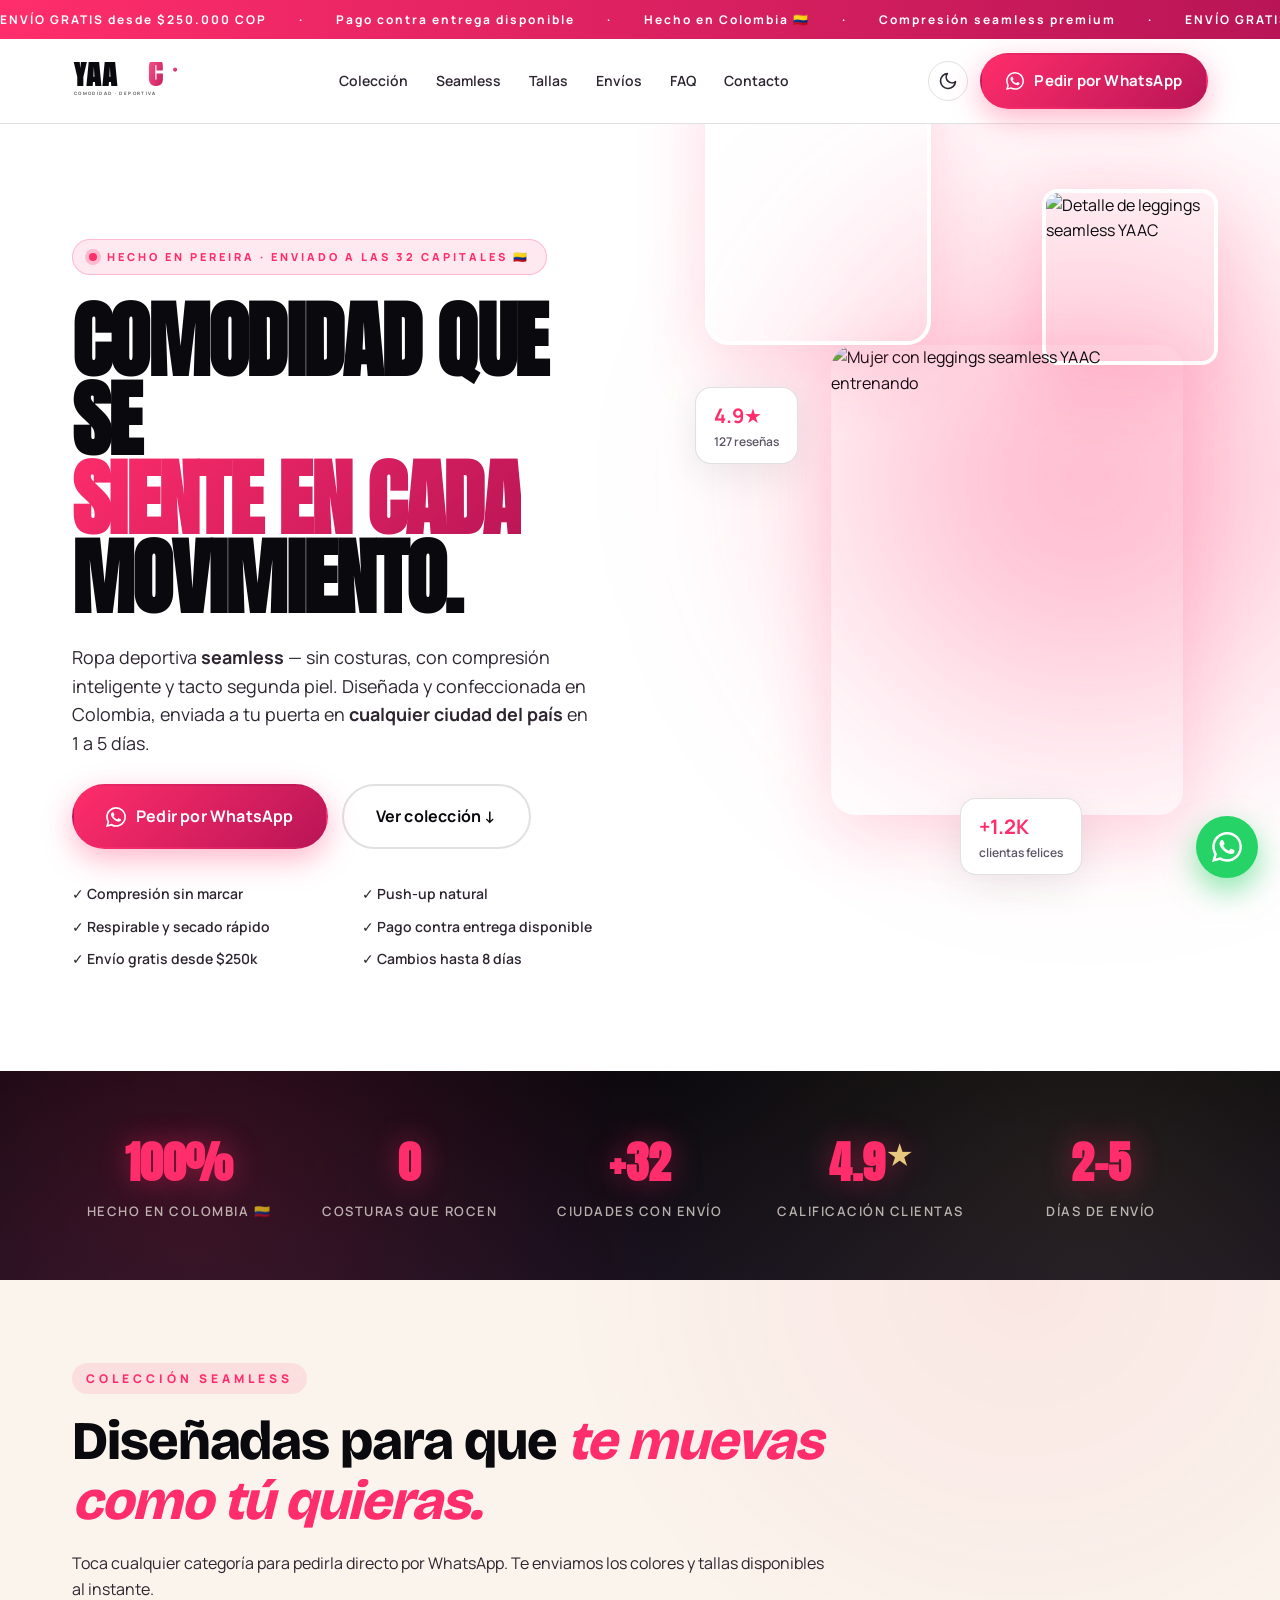
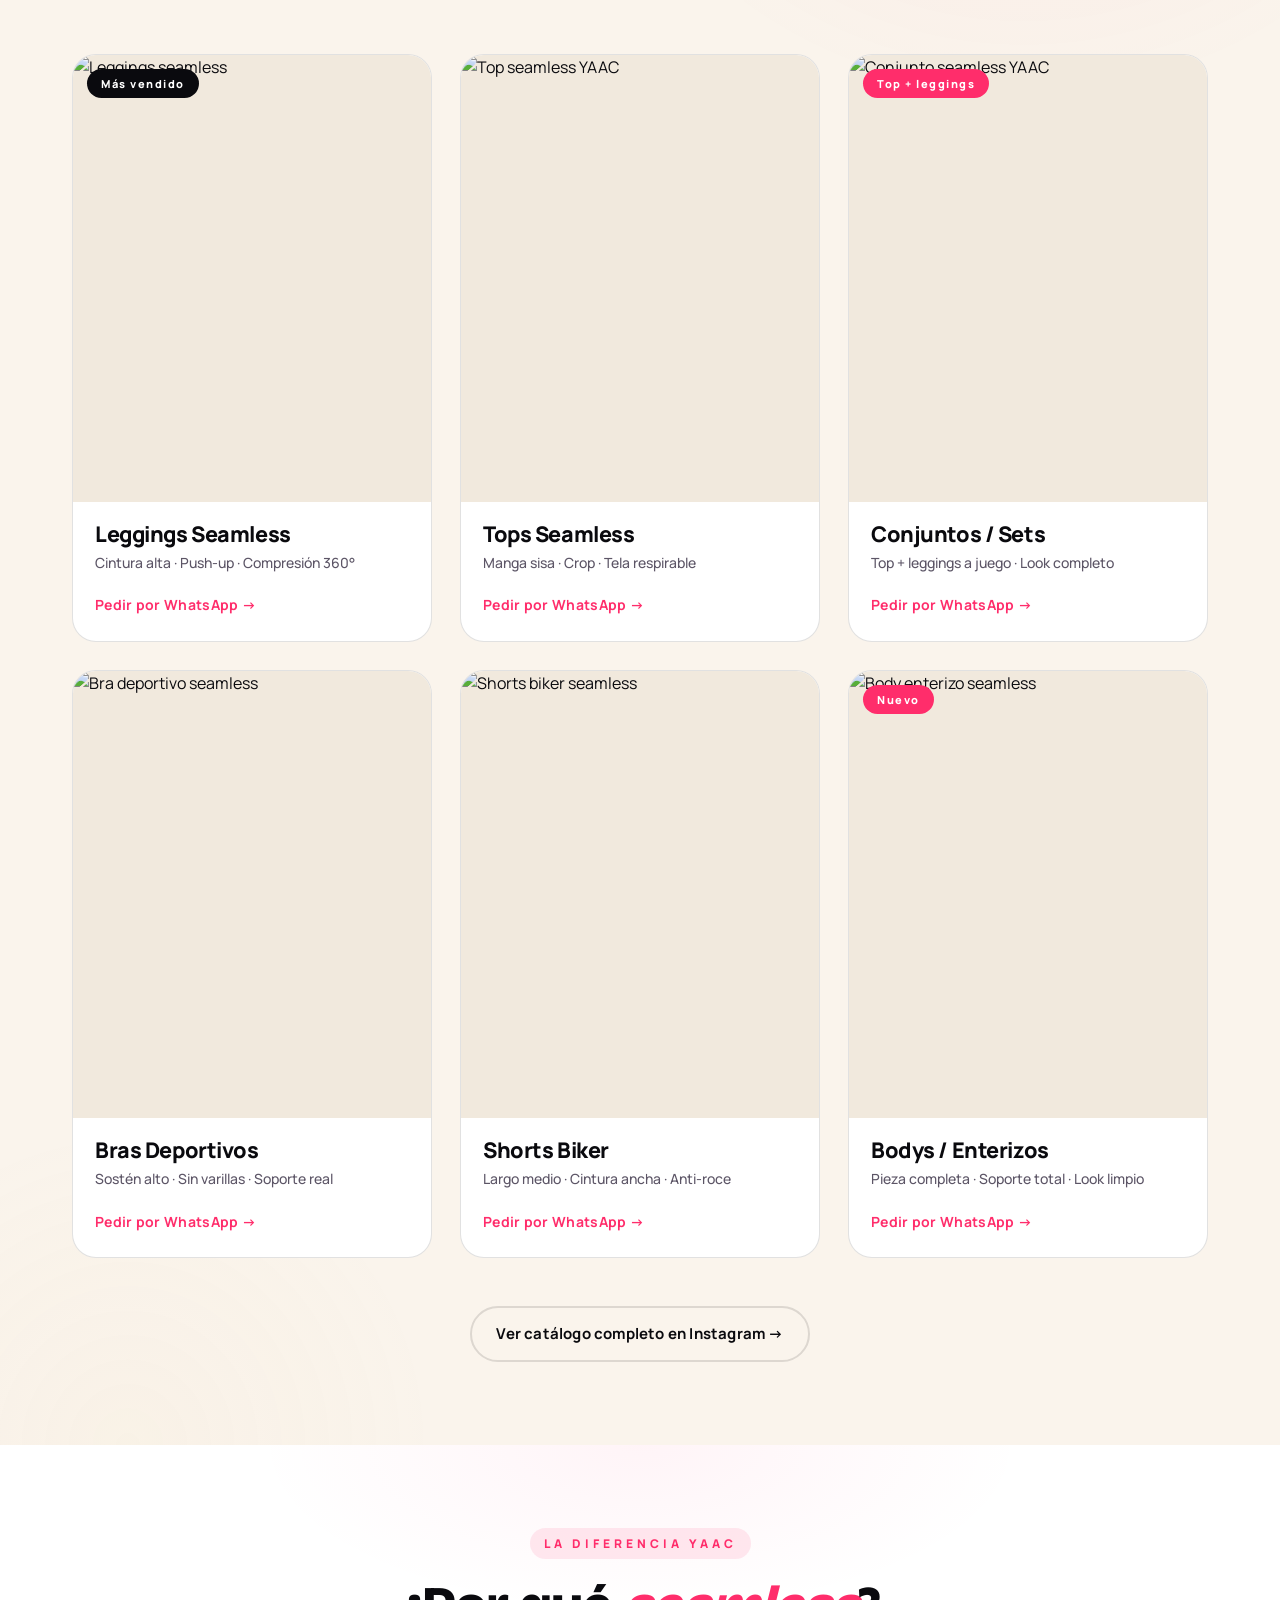
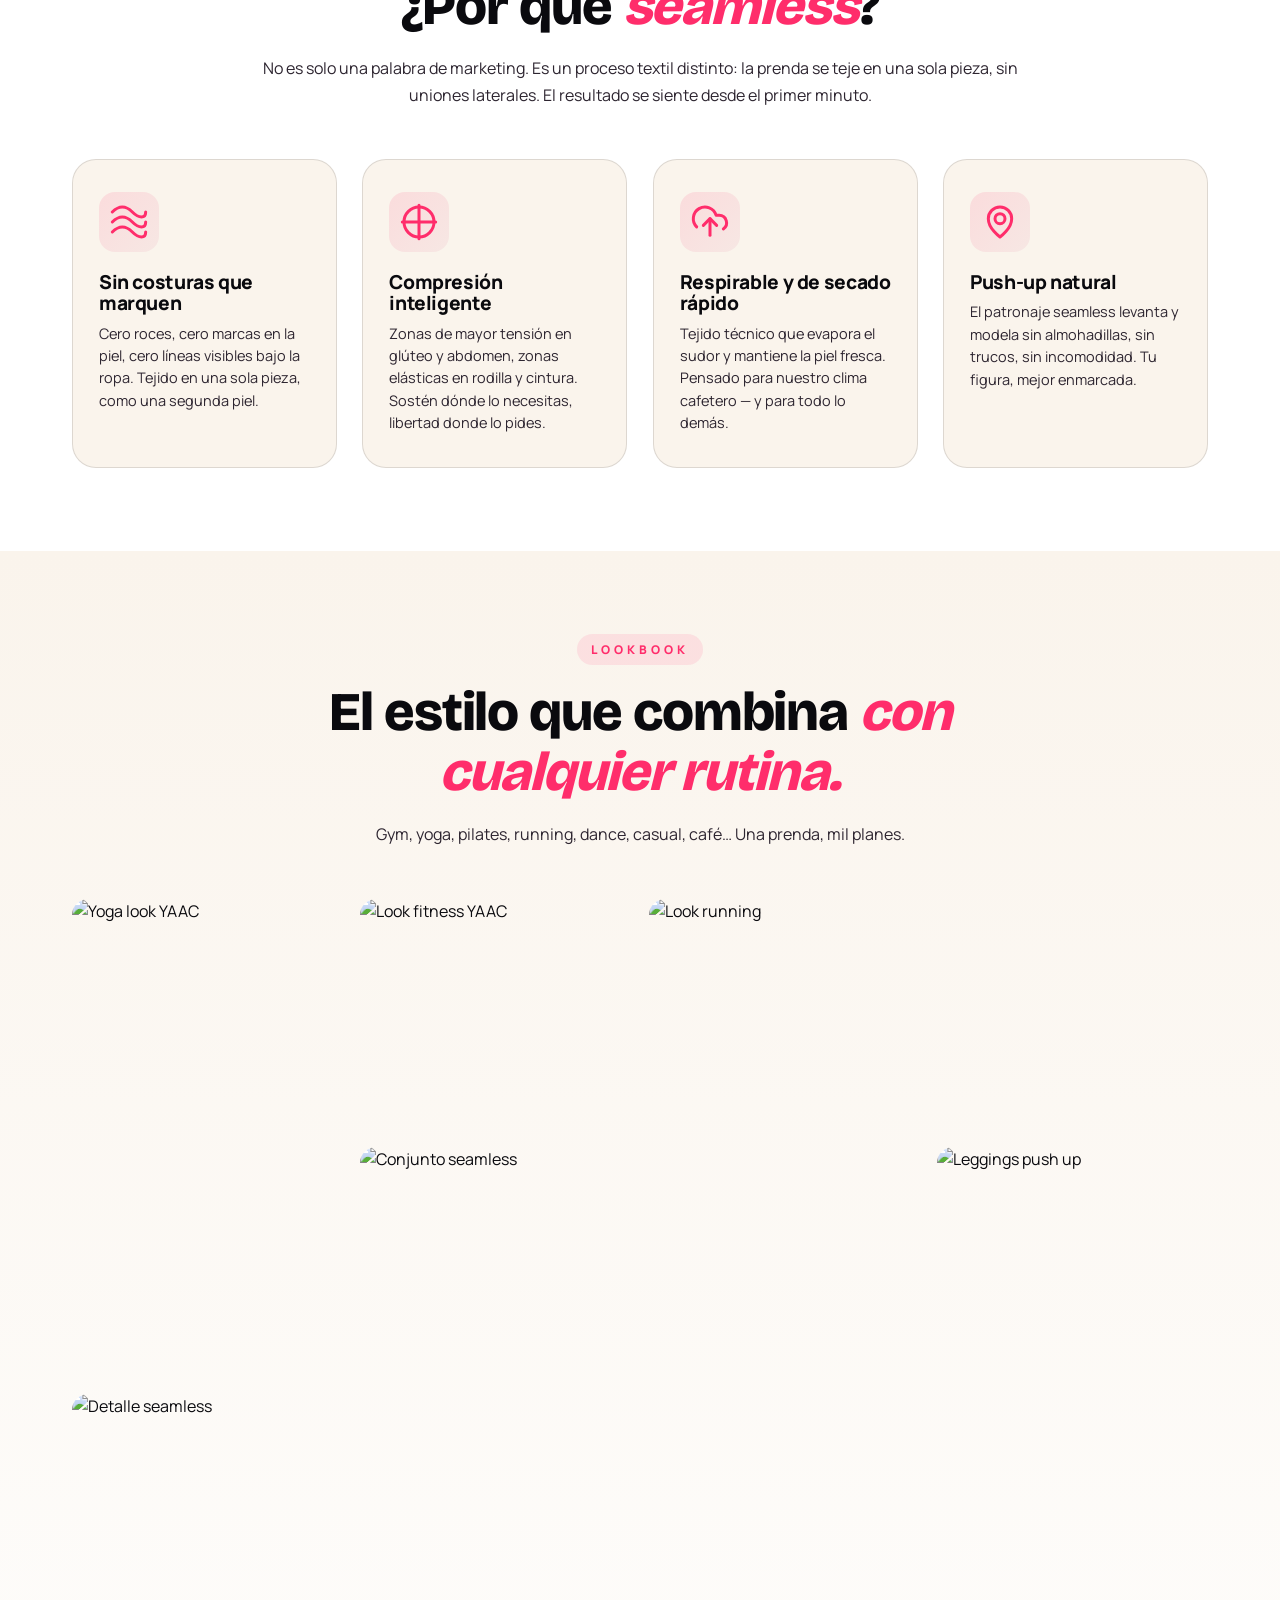
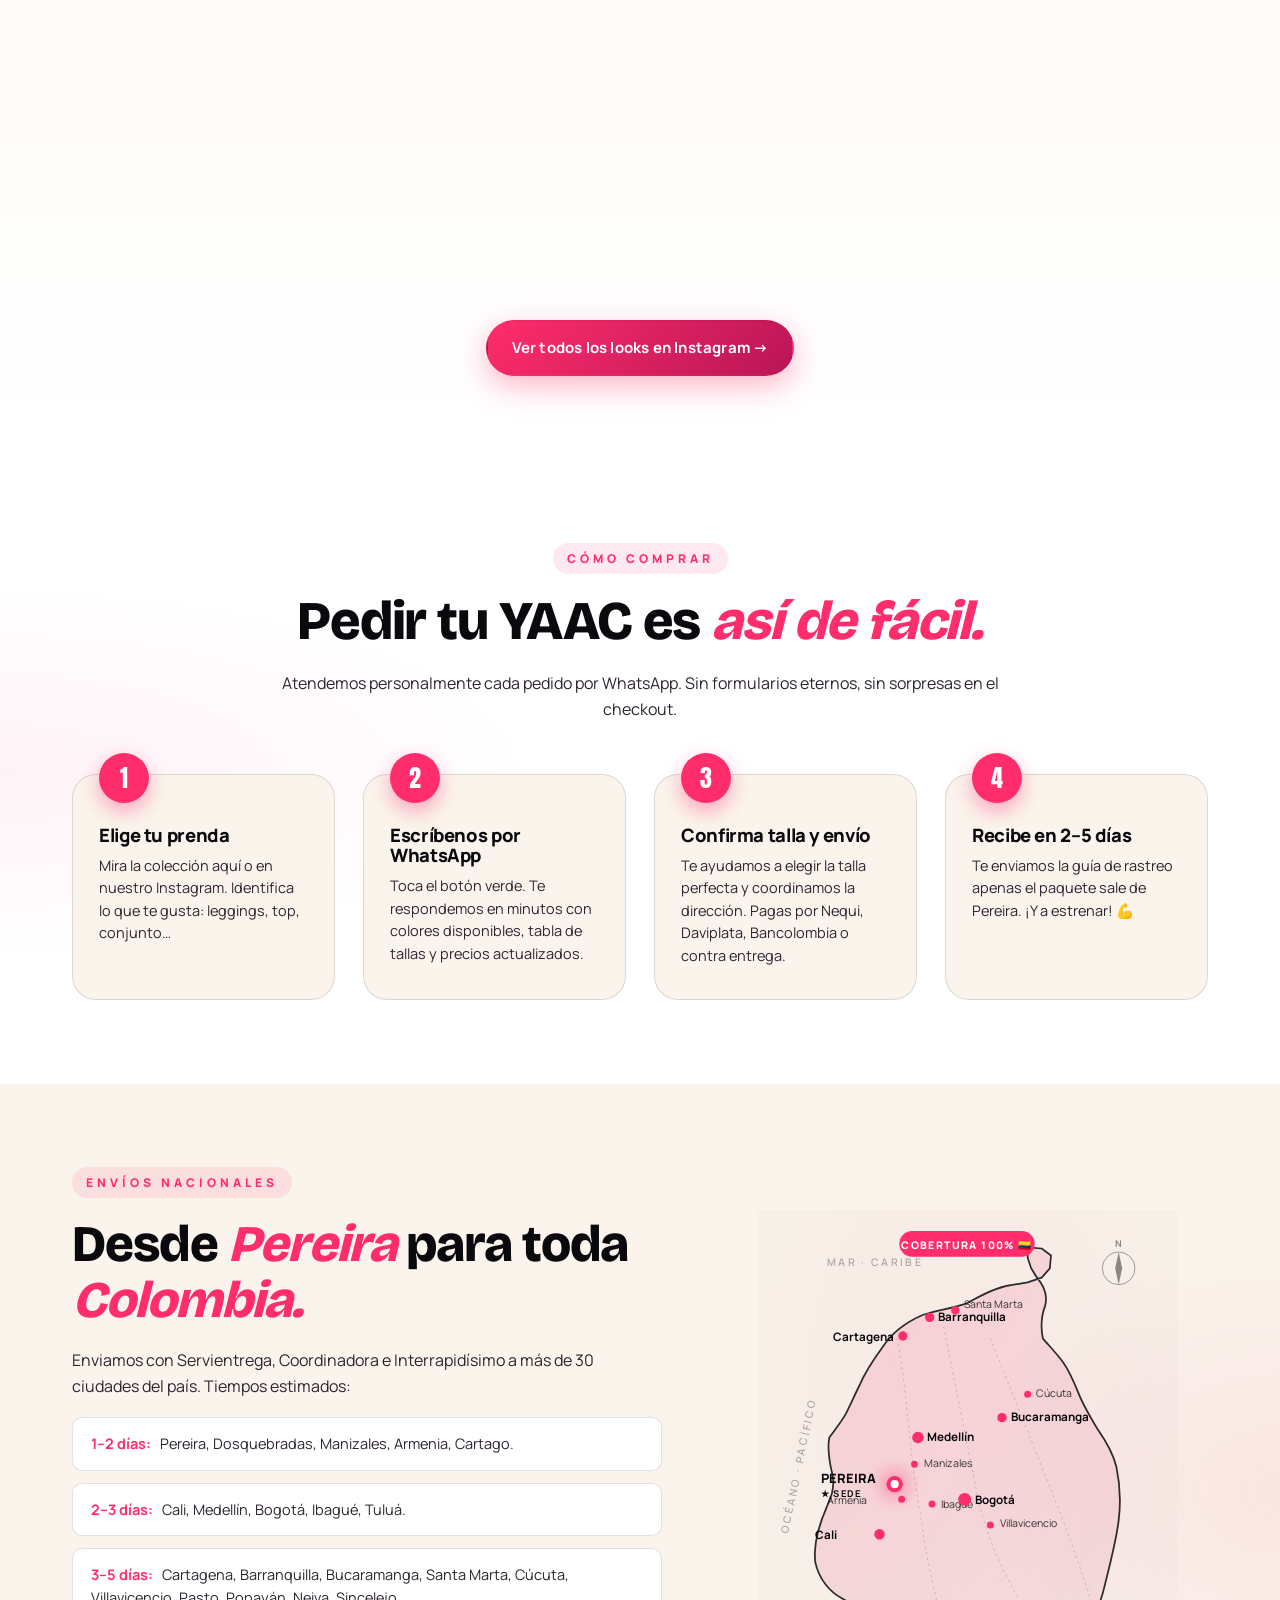
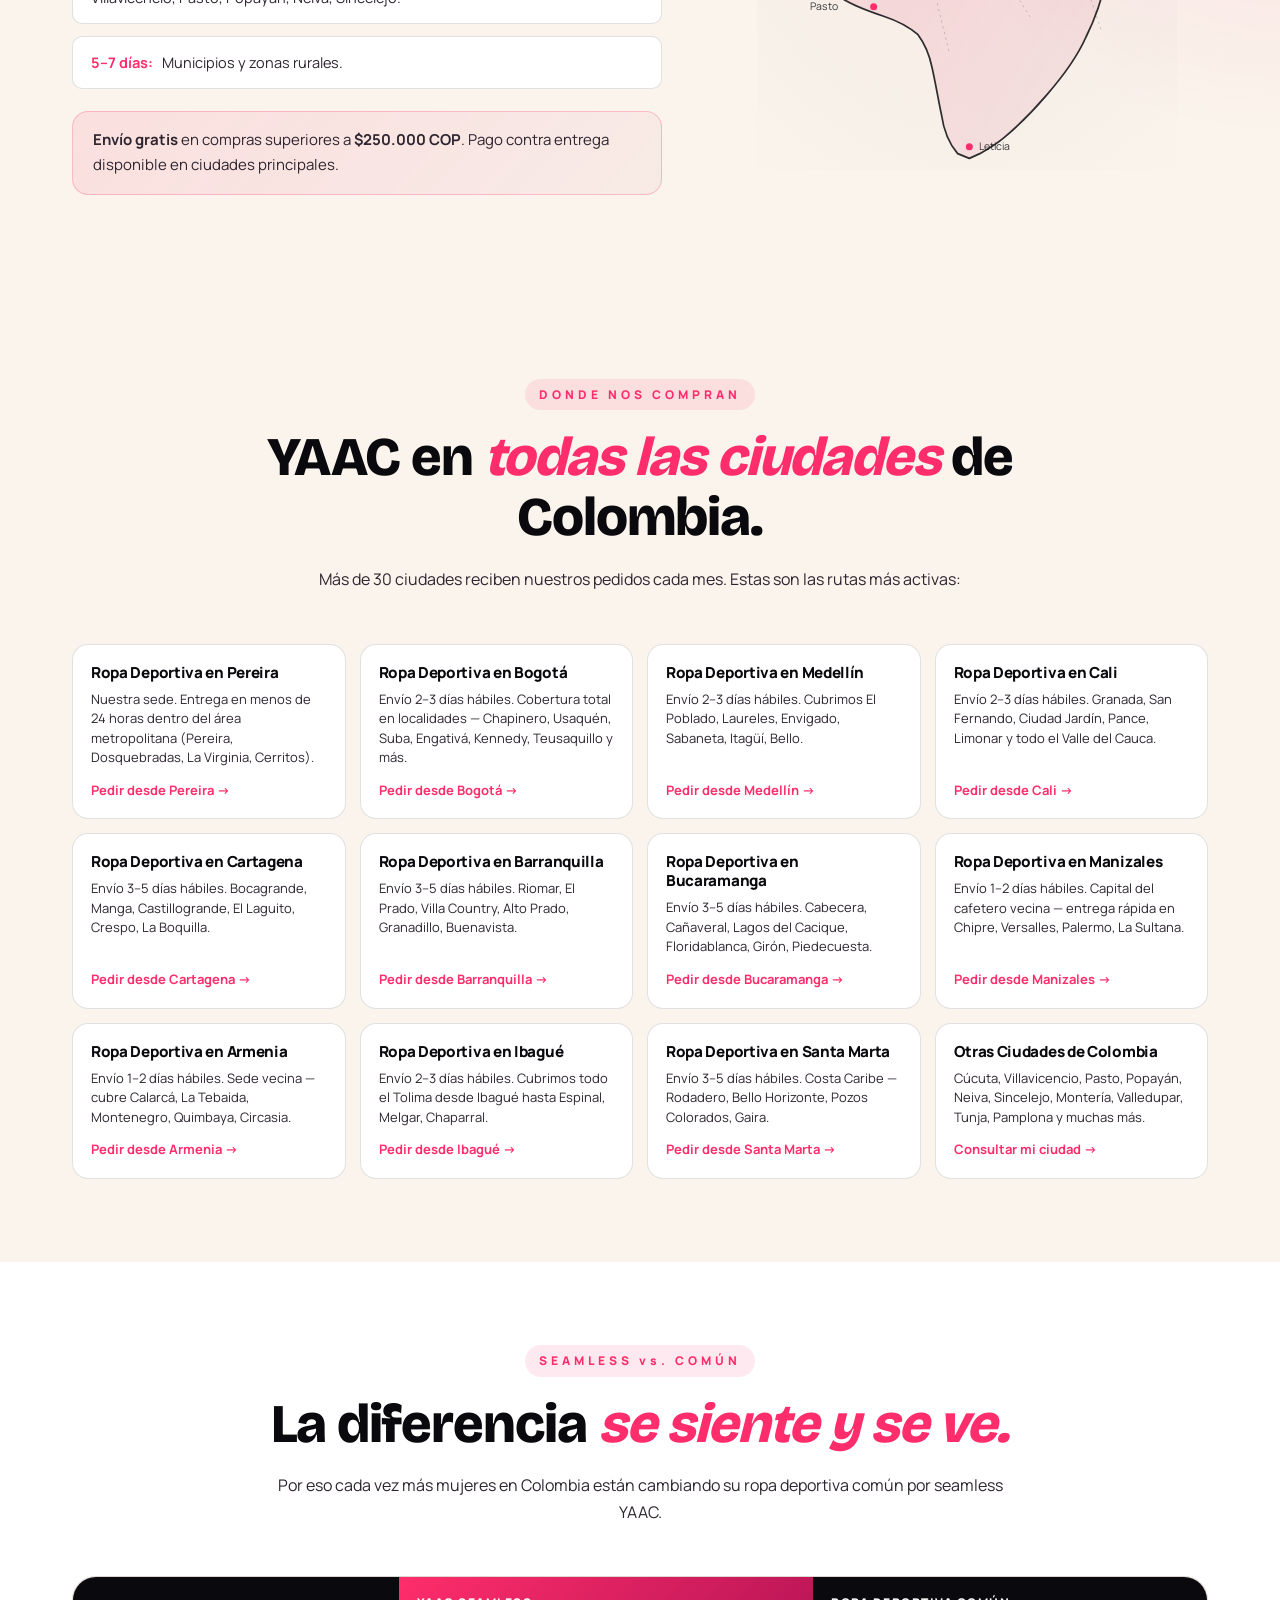
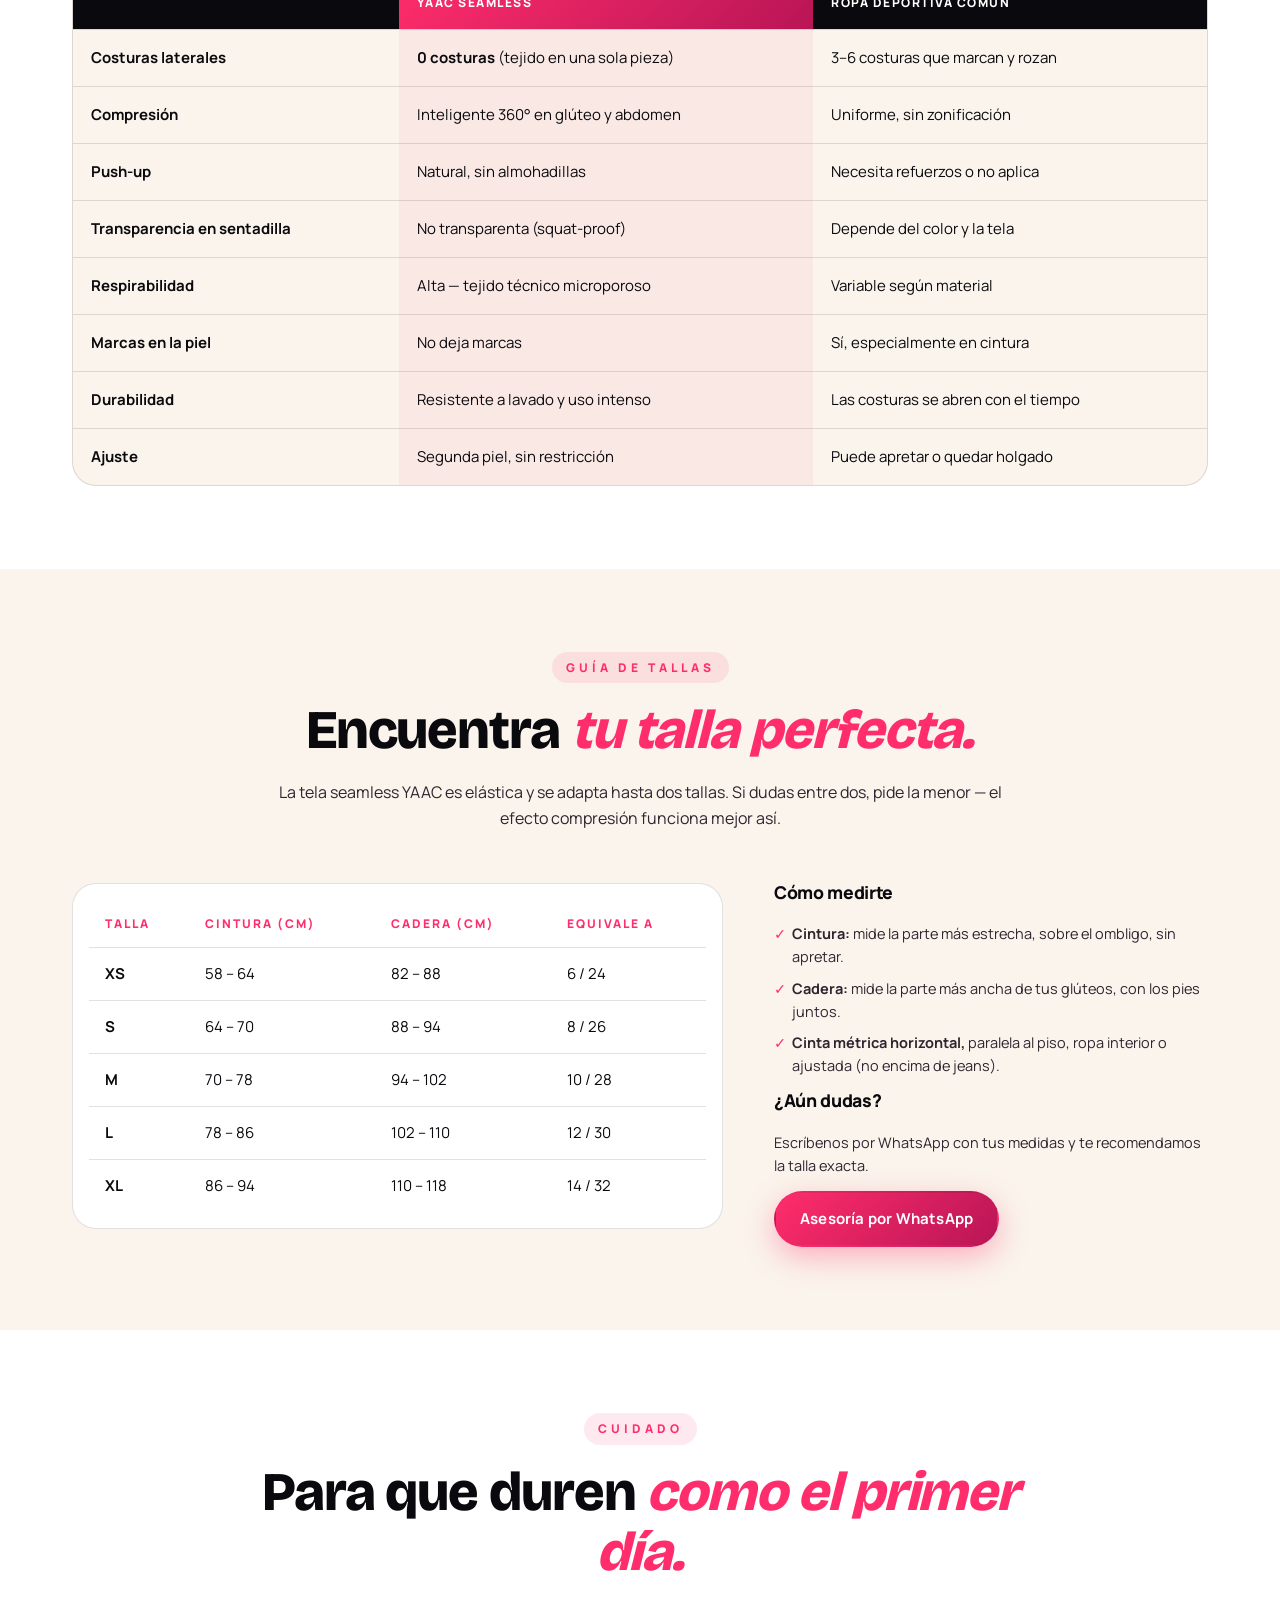
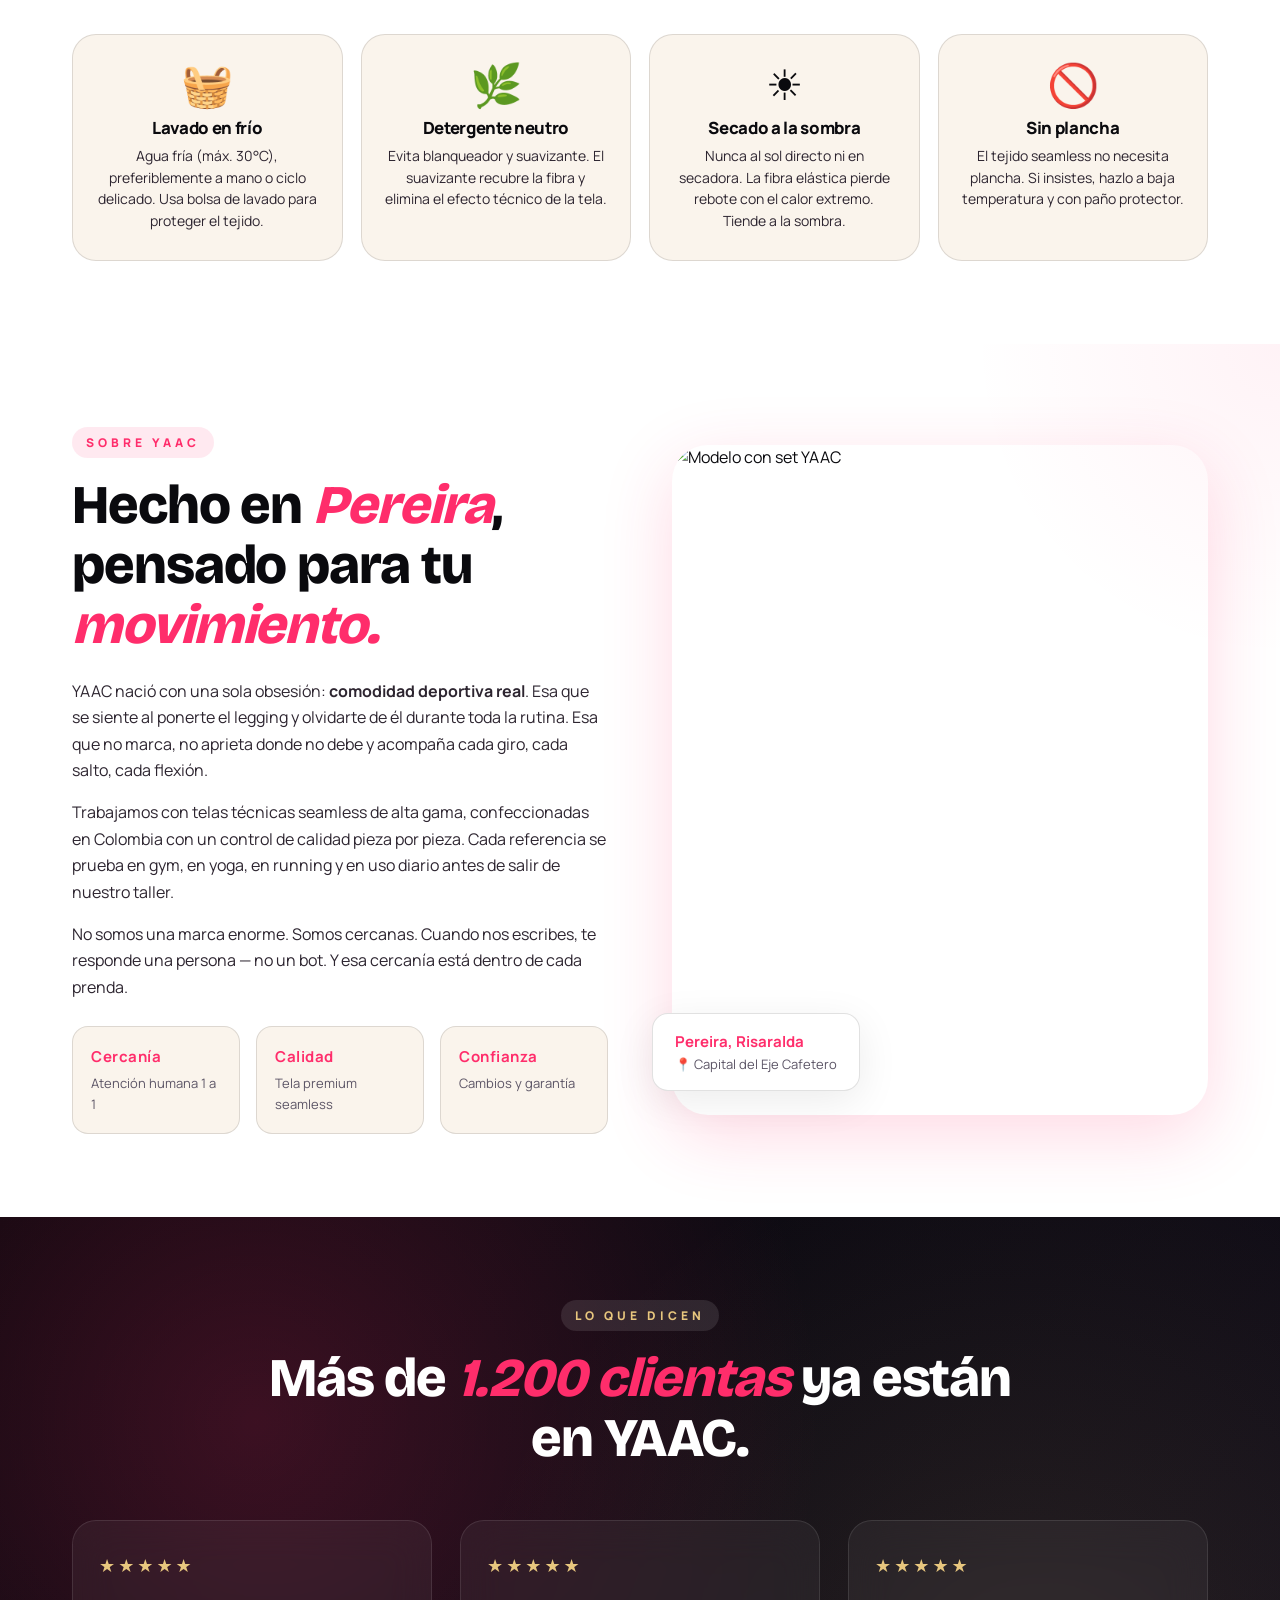
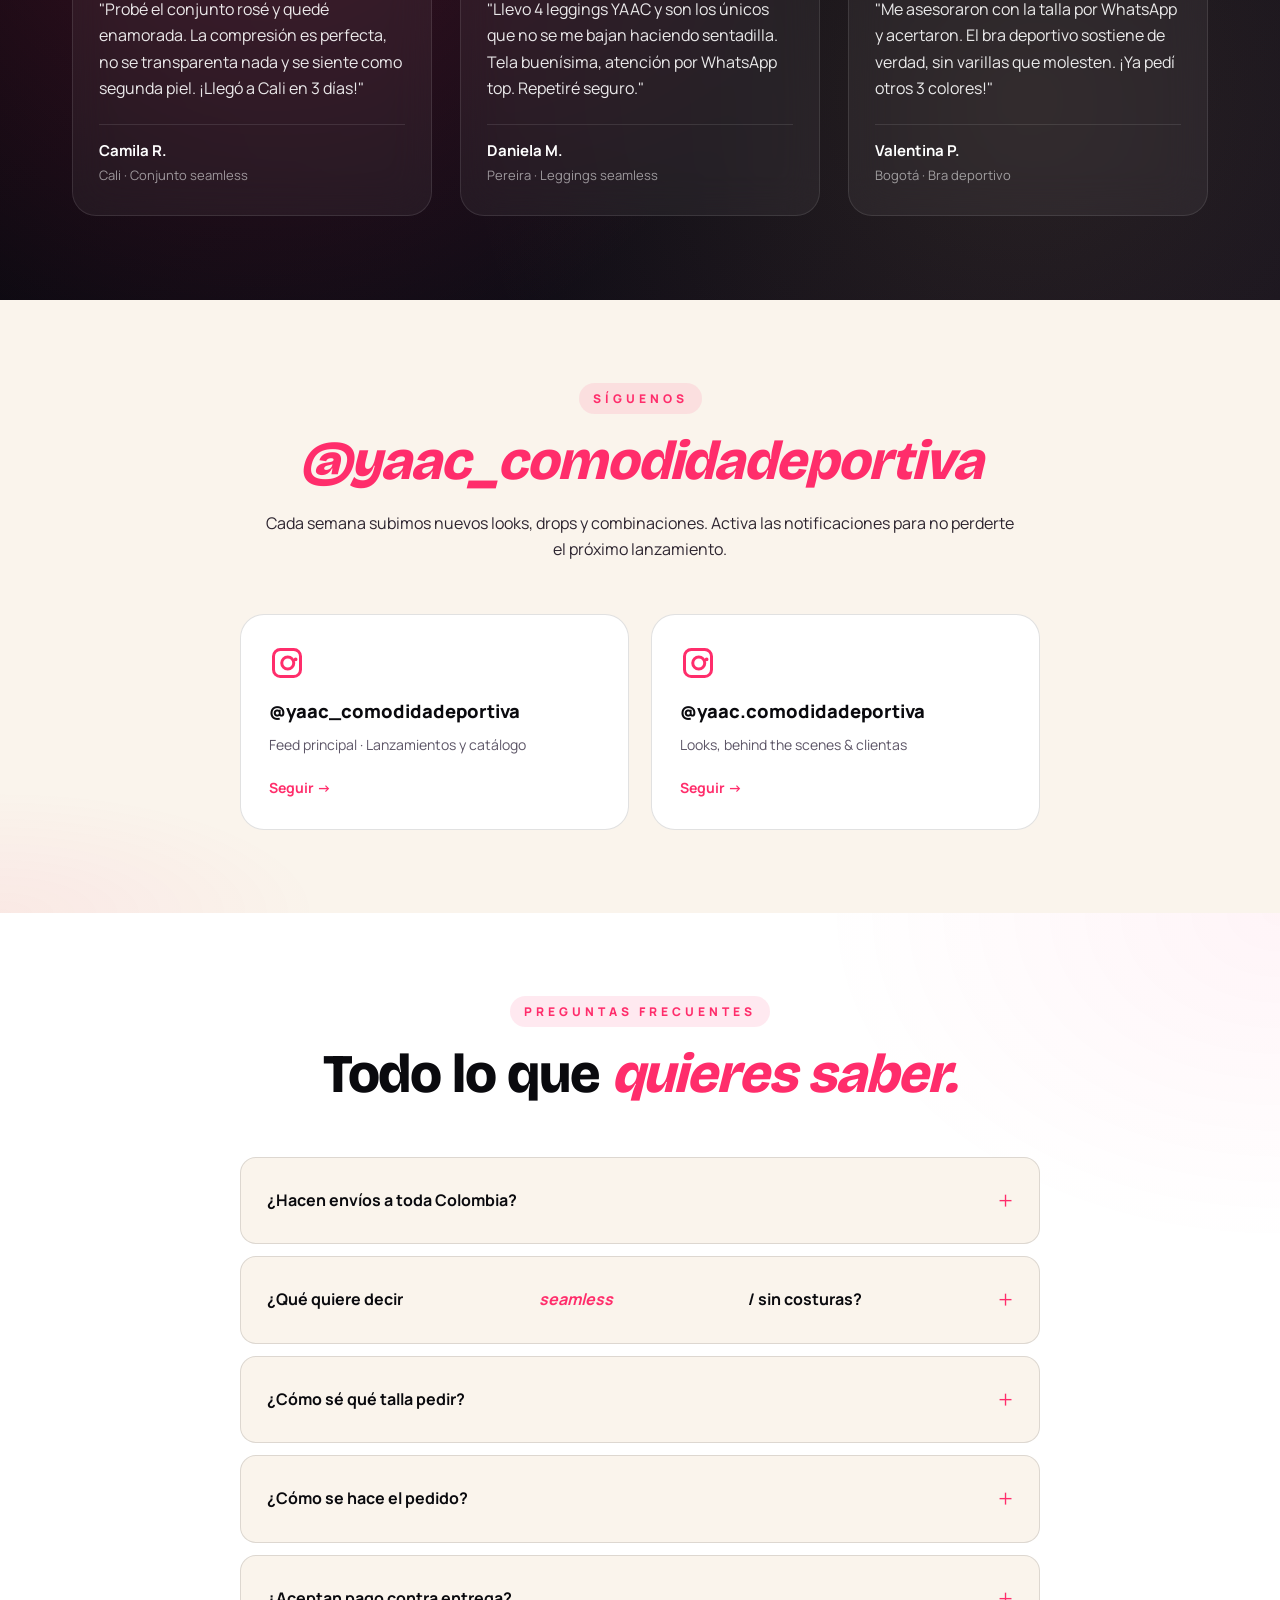
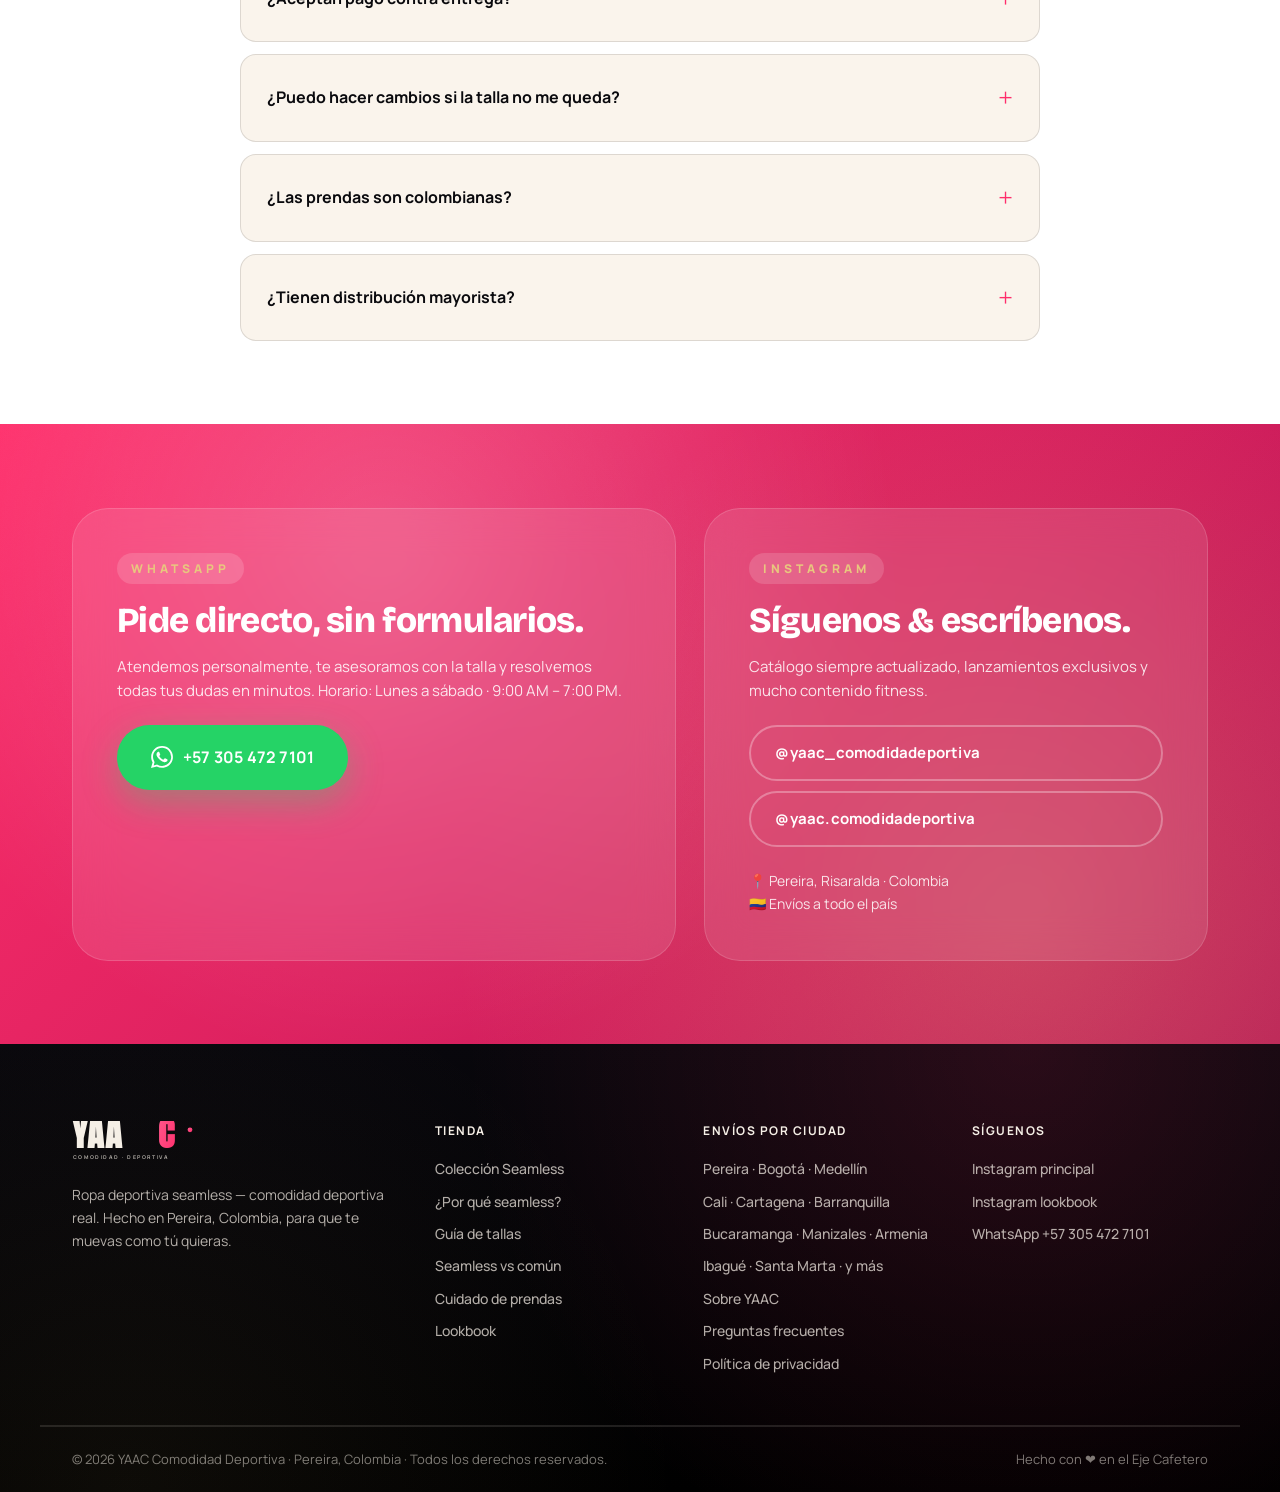
==== commit 5c0d27ed: "Fix logo color bugs: inline SVG in nav + footer (gradient C broke under invert filter, currentColor " ====
--- a/index.html
+++ b/index.html
@@ -325,7 +325,22 @@
 <header class="nav" id="nav">
   <div class="nav__inner">
     <a href="#" class="nav__logo" aria-label="YAAC — Inicio">
-      <img src="assets/img/logo.svg" alt="YAAC Comodidad Deportiva" width="160" height="48">
+      <svg viewBox="0 0 360 110" width="160" height="48" role="img" aria-label="YAAC" xmlns="http://www.w3.org/2000/svg">
+        <defs>
+          <linearGradient id="navGrad" x1="0" y1="0" x2="1" y2="1">
+            <stop offset="0%" stop-color="#FF5B8E"/>
+            <stop offset="100%" stop-color="#C2185B"/>
+          </linearGradient>
+        </defs>
+        <g font-family="Anton, 'Archivo Black', Impact, sans-serif" font-weight="900">
+          <text x="0" y="68" font-size="86" letter-spacing="2" fill="currentColor">YAA</text>
+          <text x="216" y="68" font-size="86" letter-spacing="2" fill="url(#navGrad)">C</text>
+          <circle cx="295" cy="22" r="6" fill="url(#navGrad)"/>
+        </g>
+        <g font-family="Manrope, system-ui, sans-serif" font-weight="700" letter-spacing="4">
+          <text x="2" y="96" font-size="13" fill="currentColor" opacity="0.7">COMODIDAD · DEPORTIVA</text>
+        </g>
+      </svg>
     </a>
     <nav class="nav__links" aria-label="Navegación principal">
       <a href="#productos">Colección</a>
@@ -1116,7 +1131,22 @@
 <footer class="footer">
   <div class="container footer__grid">
     <div class="footer__brand">
-      <img src="assets/img/logo.svg" alt="YAAC" width="180" height="55">
+      <svg class="footer__logo" viewBox="0 0 360 110" width="180" height="55" role="img" aria-label="YAAC Comodidad Deportiva" xmlns="http://www.w3.org/2000/svg">
+        <defs>
+          <linearGradient id="footGrad" x1="0" y1="0" x2="1" y2="1">
+            <stop offset="0%" stop-color="#FF5B8E"/>
+            <stop offset="100%" stop-color="#FF2D6B"/>
+          </linearGradient>
+        </defs>
+        <g font-family="Anton, 'Archivo Black', Impact, sans-serif" font-weight="900">
+          <text x="0" y="68" font-size="86" letter-spacing="2" fill="#F5EFE6">YAA</text>
+          <text x="216" y="68" font-size="86" letter-spacing="2" fill="url(#footGrad)">C</text>
+          <circle cx="295" cy="22" r="6" fill="url(#footGrad)"/>
+        </g>
+        <g font-family="Manrope, system-ui, sans-serif" font-weight="700" letter-spacing="4">
+          <text x="2" y="96" font-size="13" fill="#F5EFE6" opacity="0.7">COMODIDAD · DEPORTIVA</text>
+        </g>
+      </svg>
       <p>Ropa deportiva seamless — comodidad deportiva real. Hecho en Pereira, Colombia, para que te muevas como tú quieras.</p>
     </div>
     <div class="footer__col">
--- a/styles.css
+++ b/styles.css
@@ -207,10 +207,15 @@
   margin: 0 auto;
   padding: 14px clamp(16px, 4vw, 32px);
 }
-.nav__logo img {
+.nav__logo {
+  color: var(--ink);
+  display: inline-flex;
+  align-items: center;
+}
+.nav__logo svg, .nav__logo img {
   height: 38px;
   width: auto;
-  color: var(--ink);
+  display: block;
 }
 .nav__links {
   display: flex;
@@ -1101,7 +1106,7 @@
   padding-bottom: 50px;
   border-bottom: 1px solid var(--border-on-dark);
 }
-.footer__brand img { filter: invert(1) brightness(2); height: 44px; width: auto; margin-bottom: 18px; }
+.footer__brand .footer__logo { height: 44px; width: auto; margin-bottom: 18px; display: block; }
 .footer__brand p { color: var(--ink-on-dark-2); max-width: 320px; line-height: 1.65; }
 .footer__col { display: flex; flex-direction: column; gap: 10px; }
 .footer__col strong {
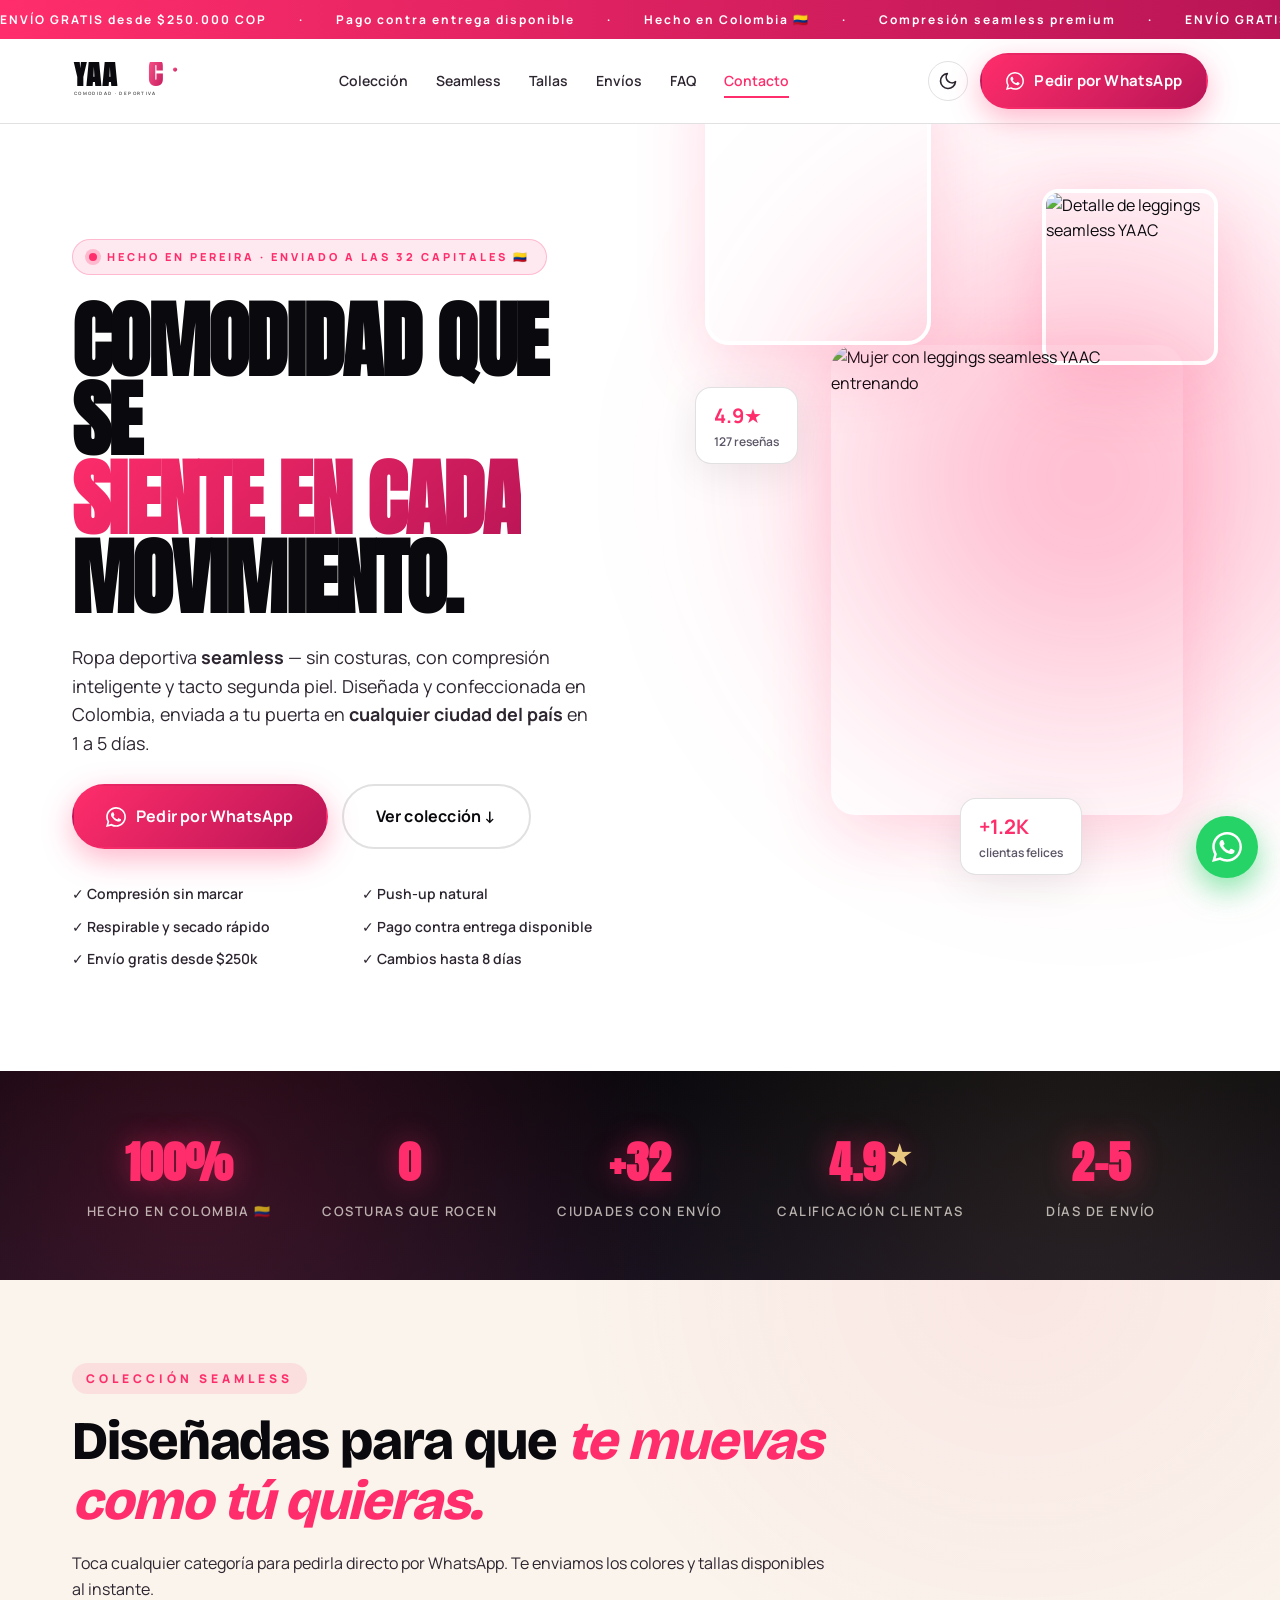
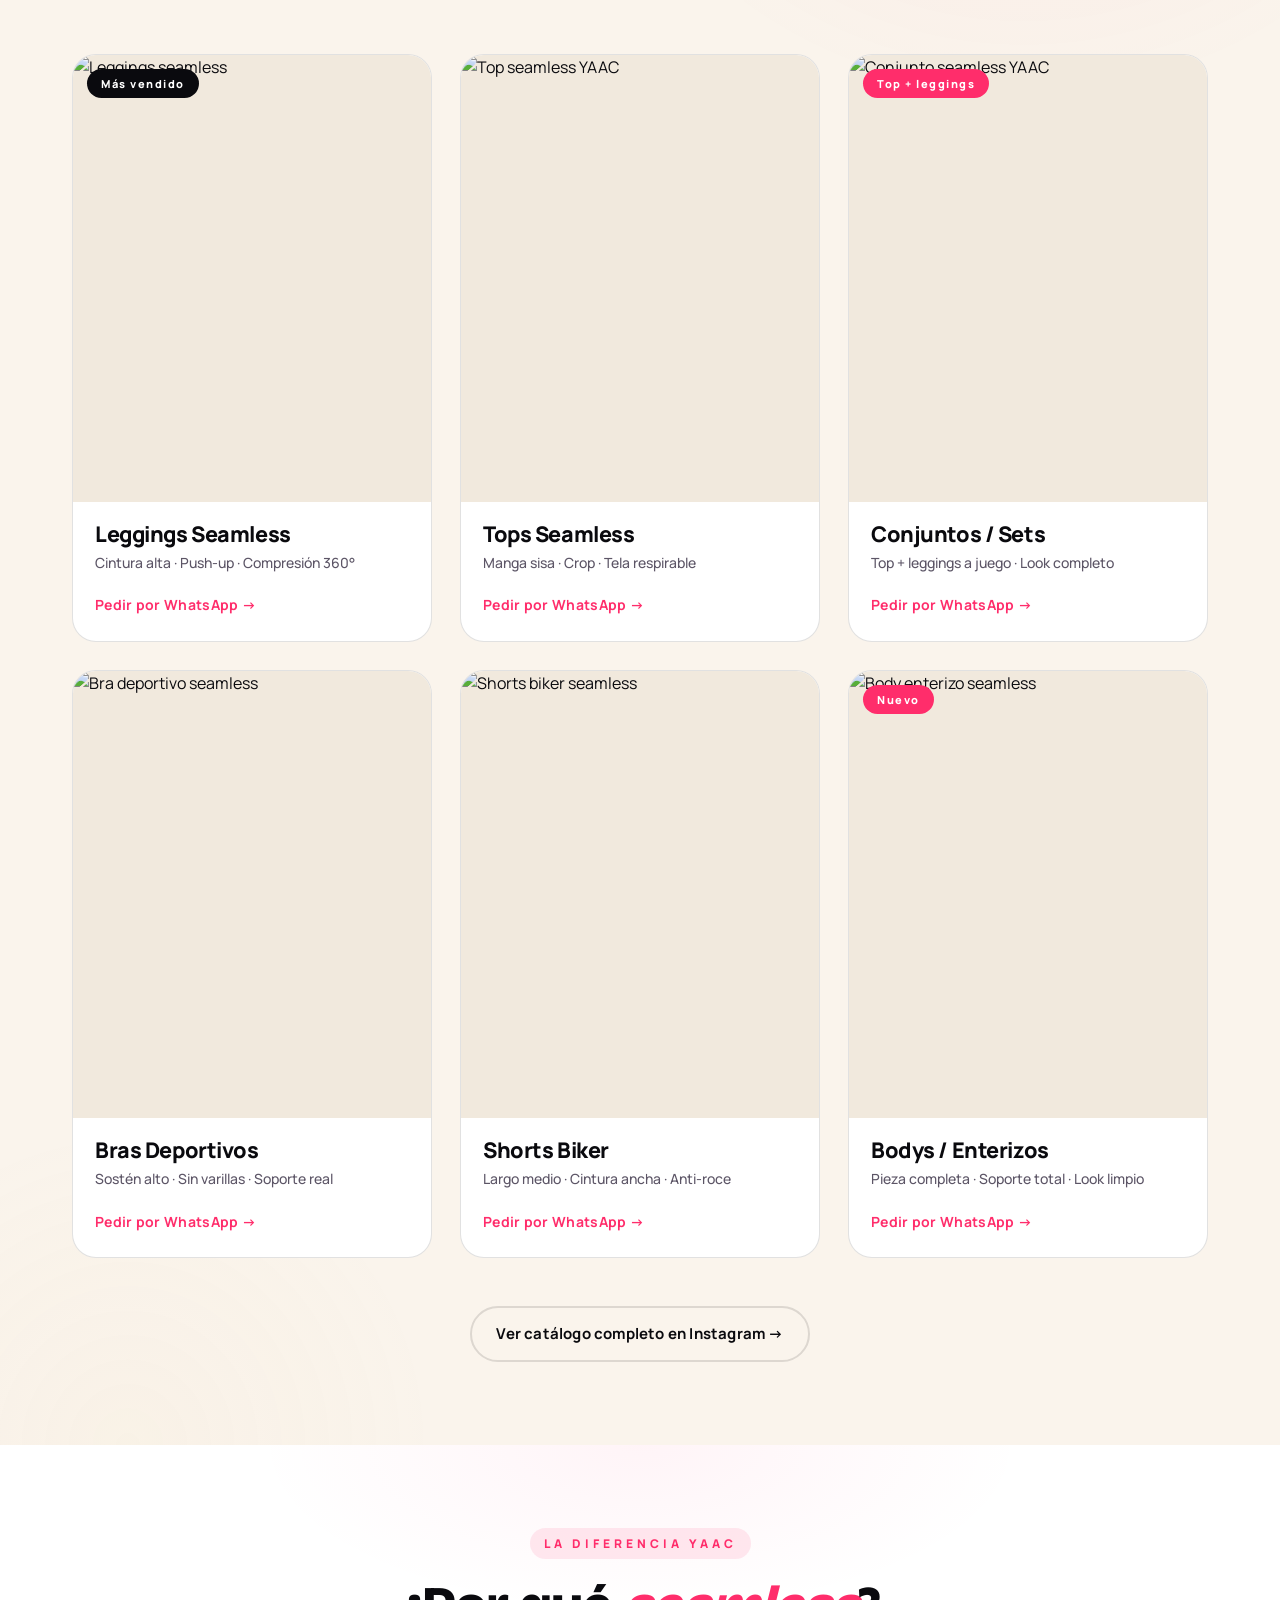
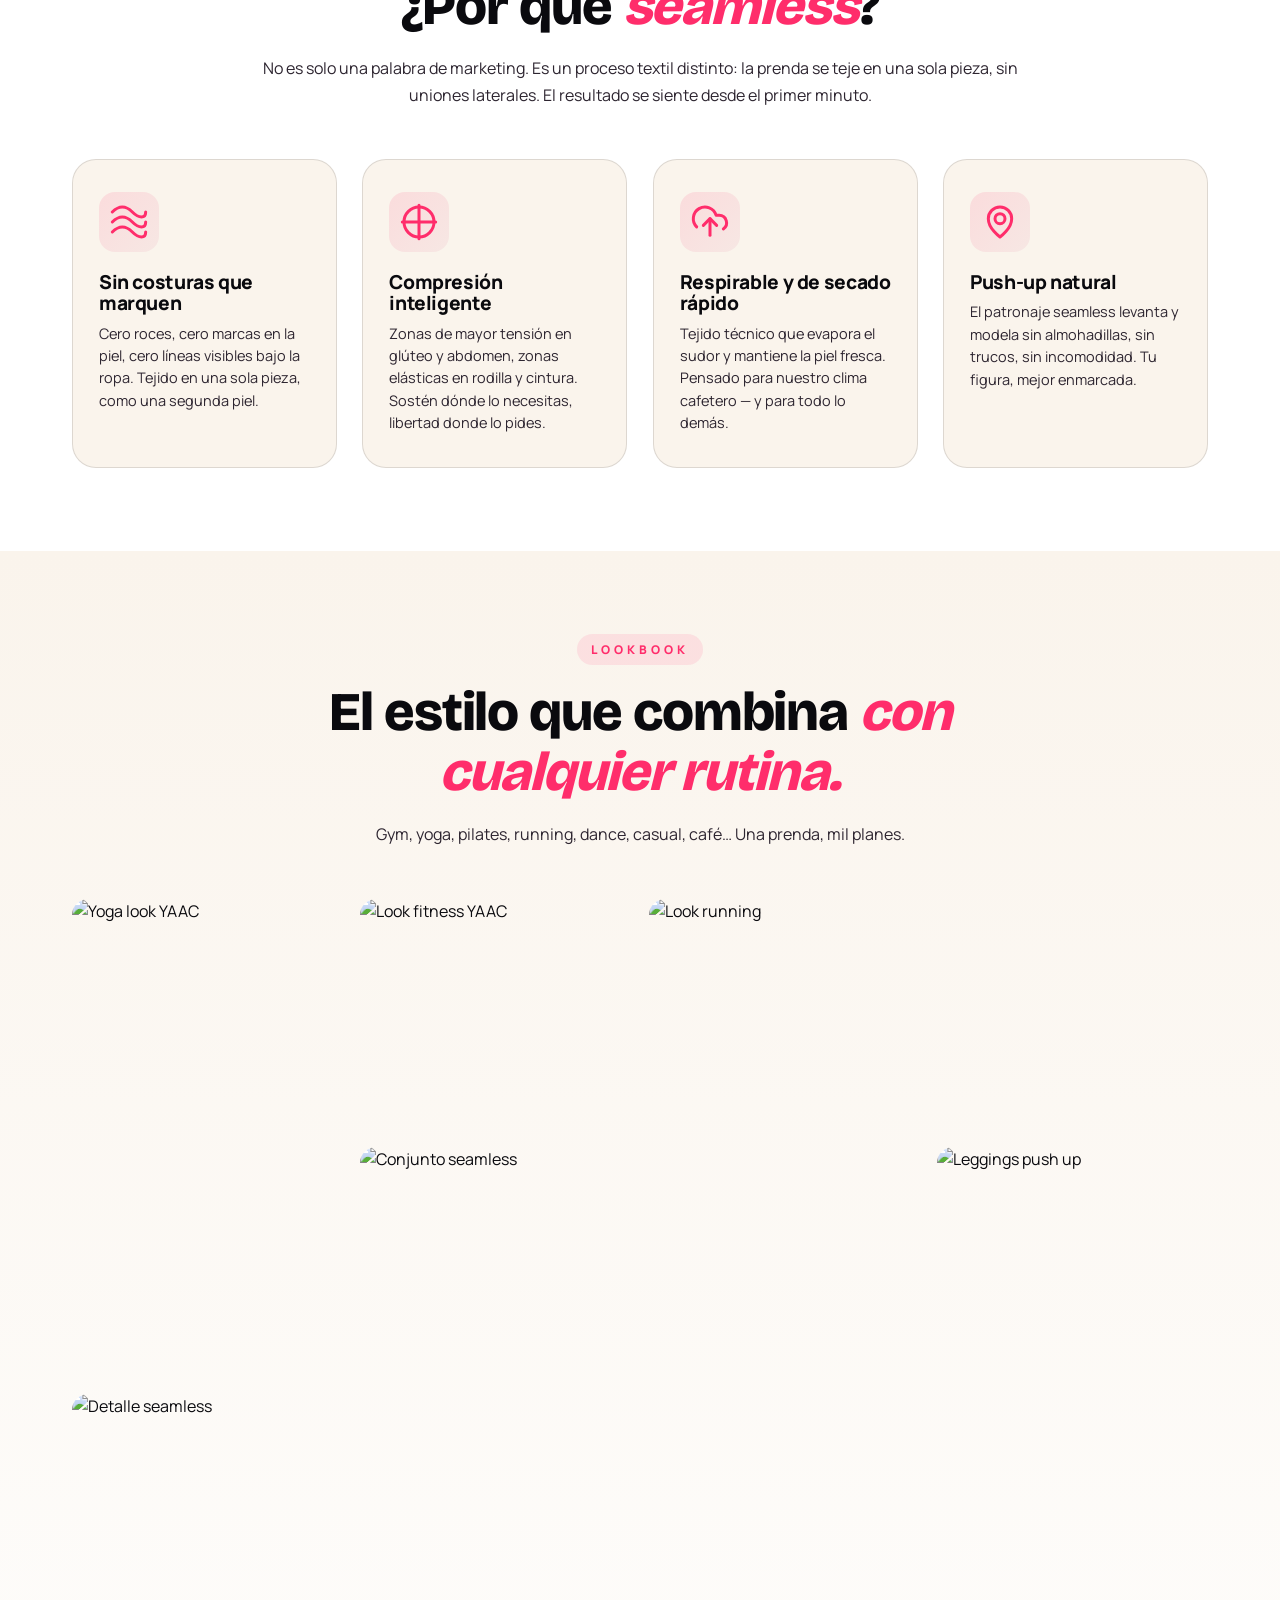
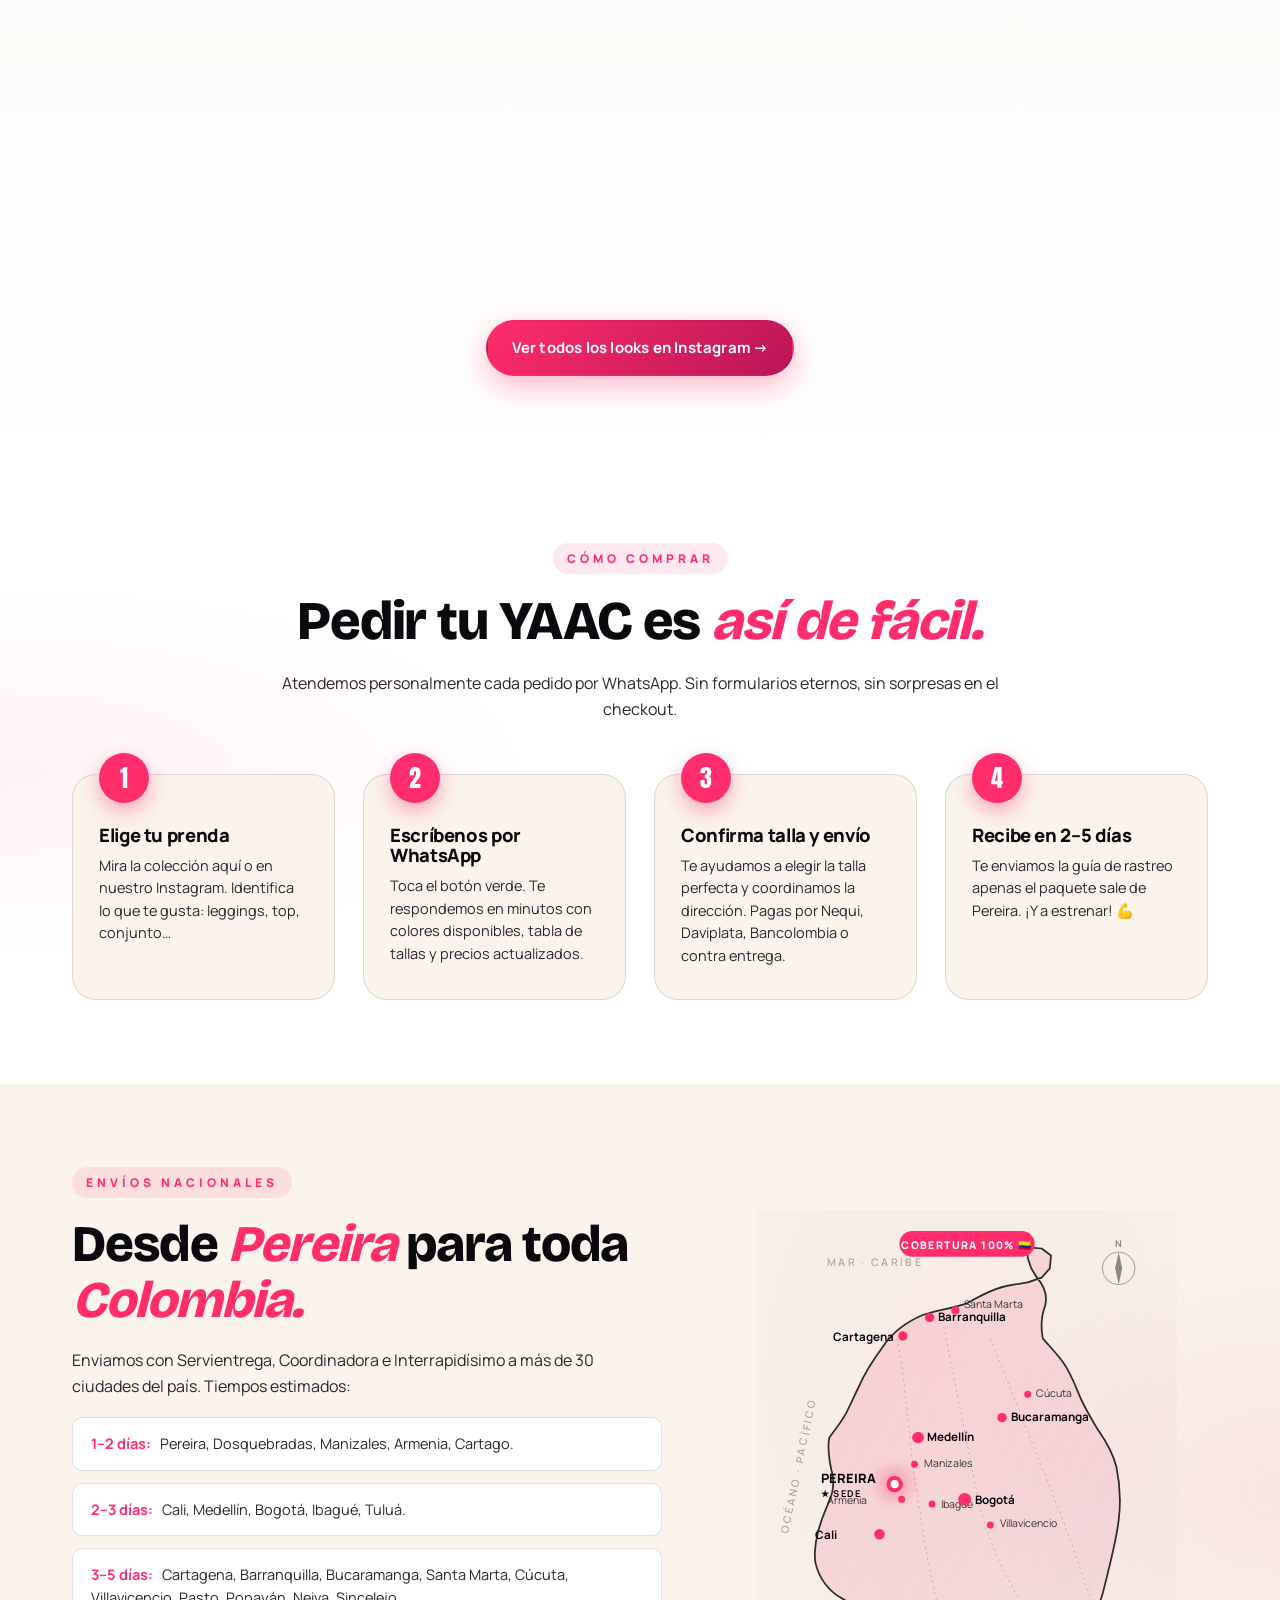
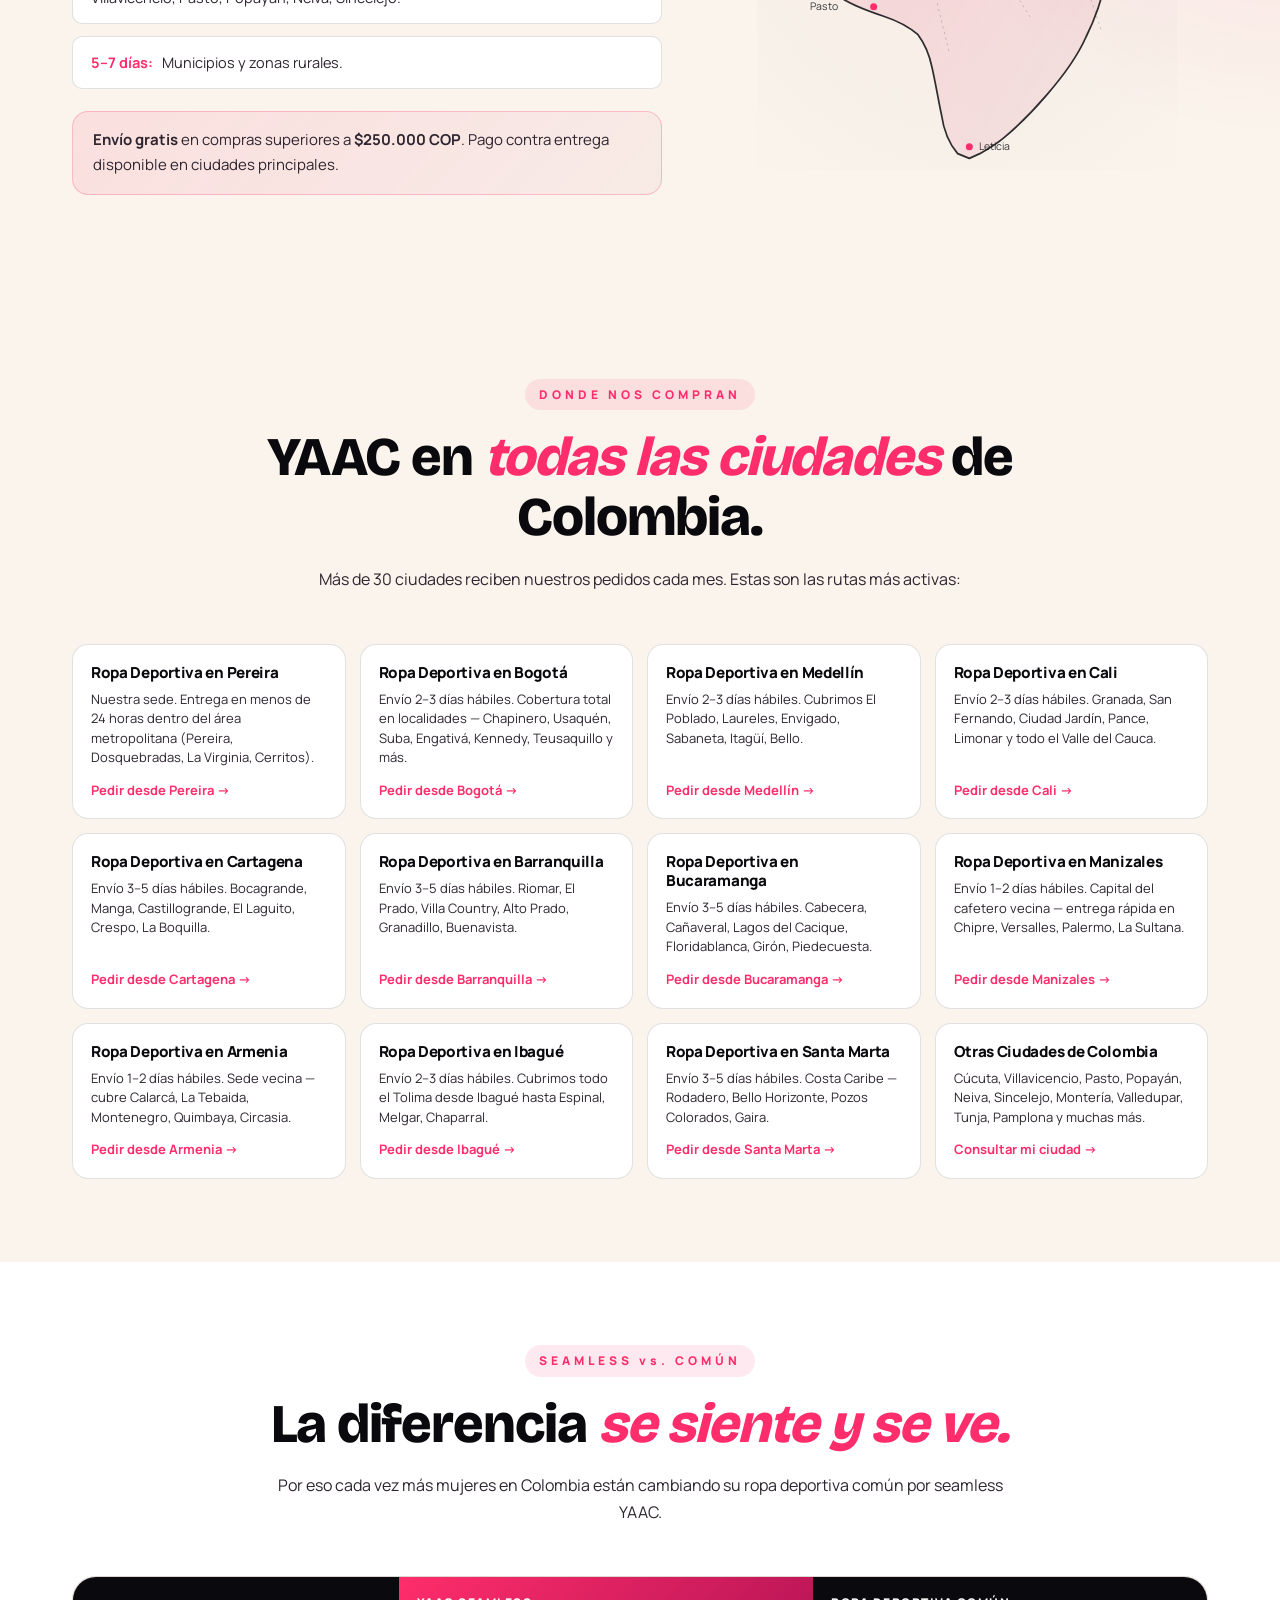
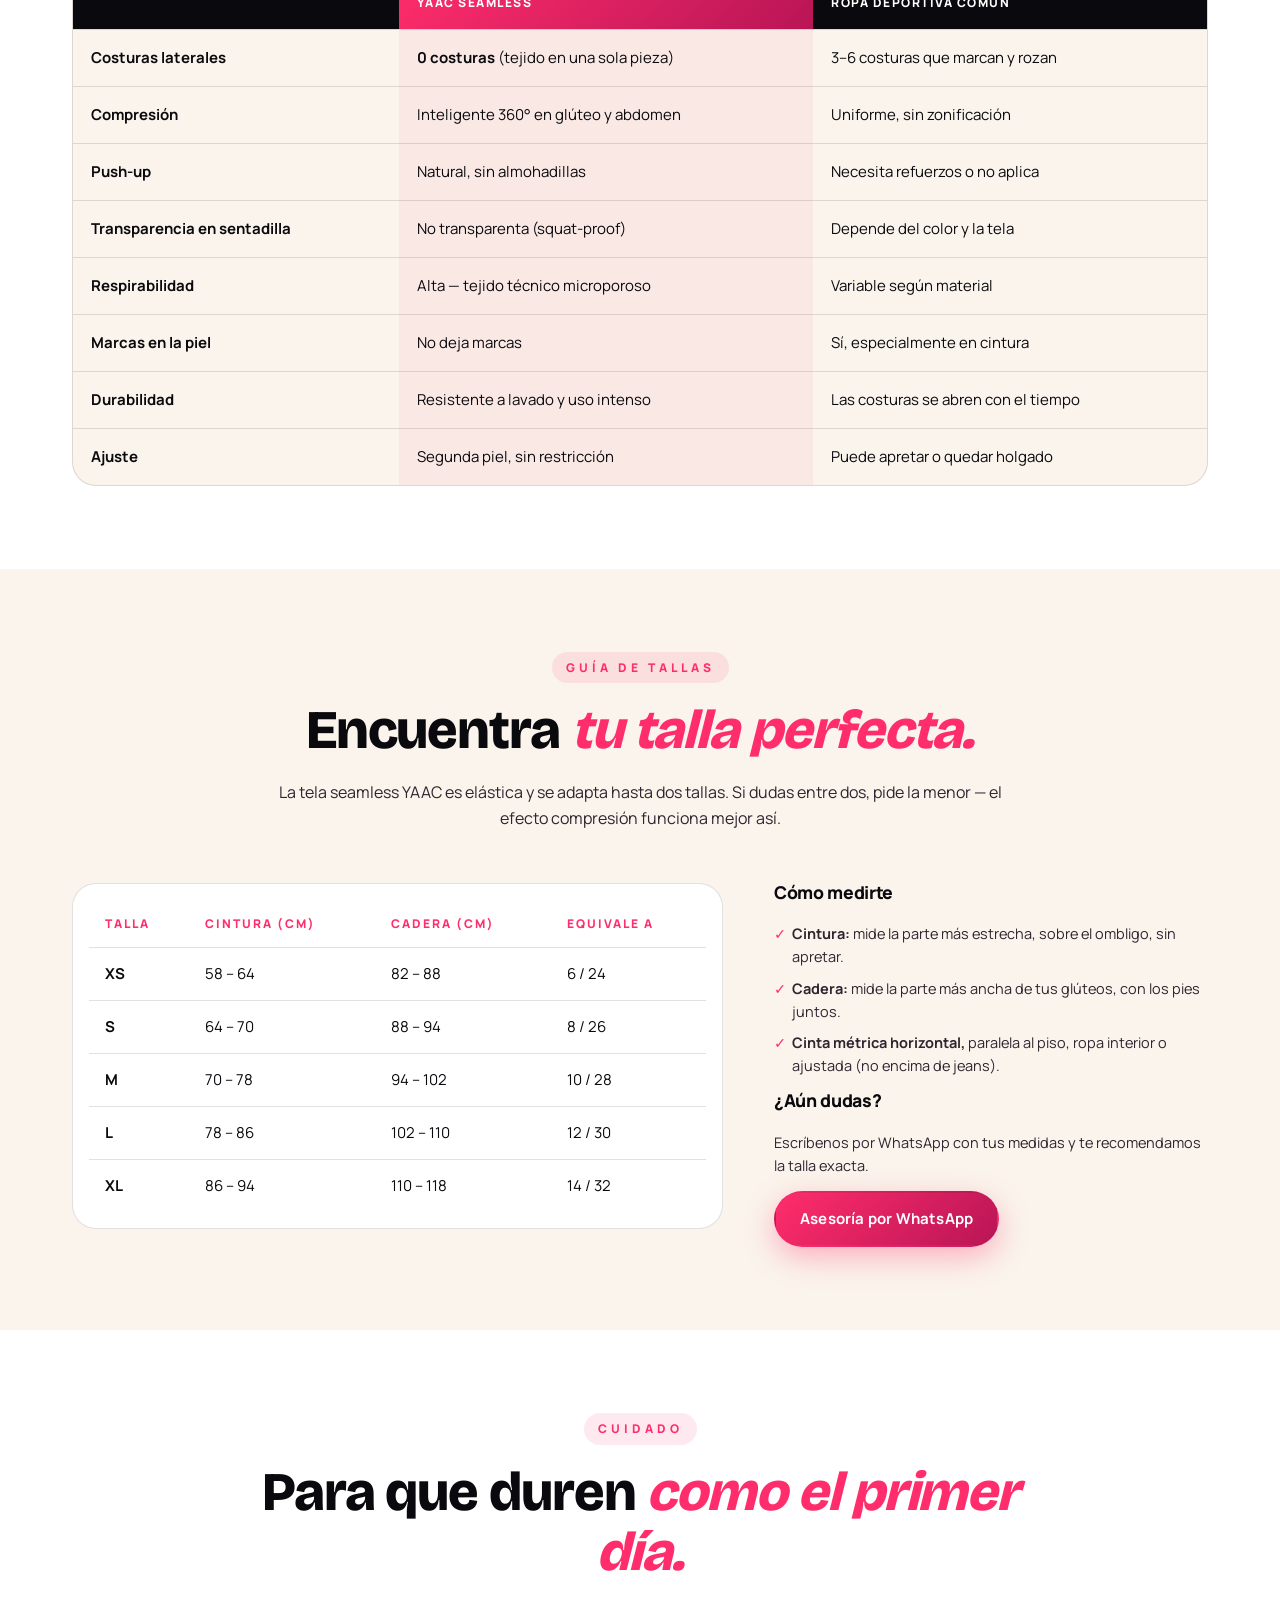
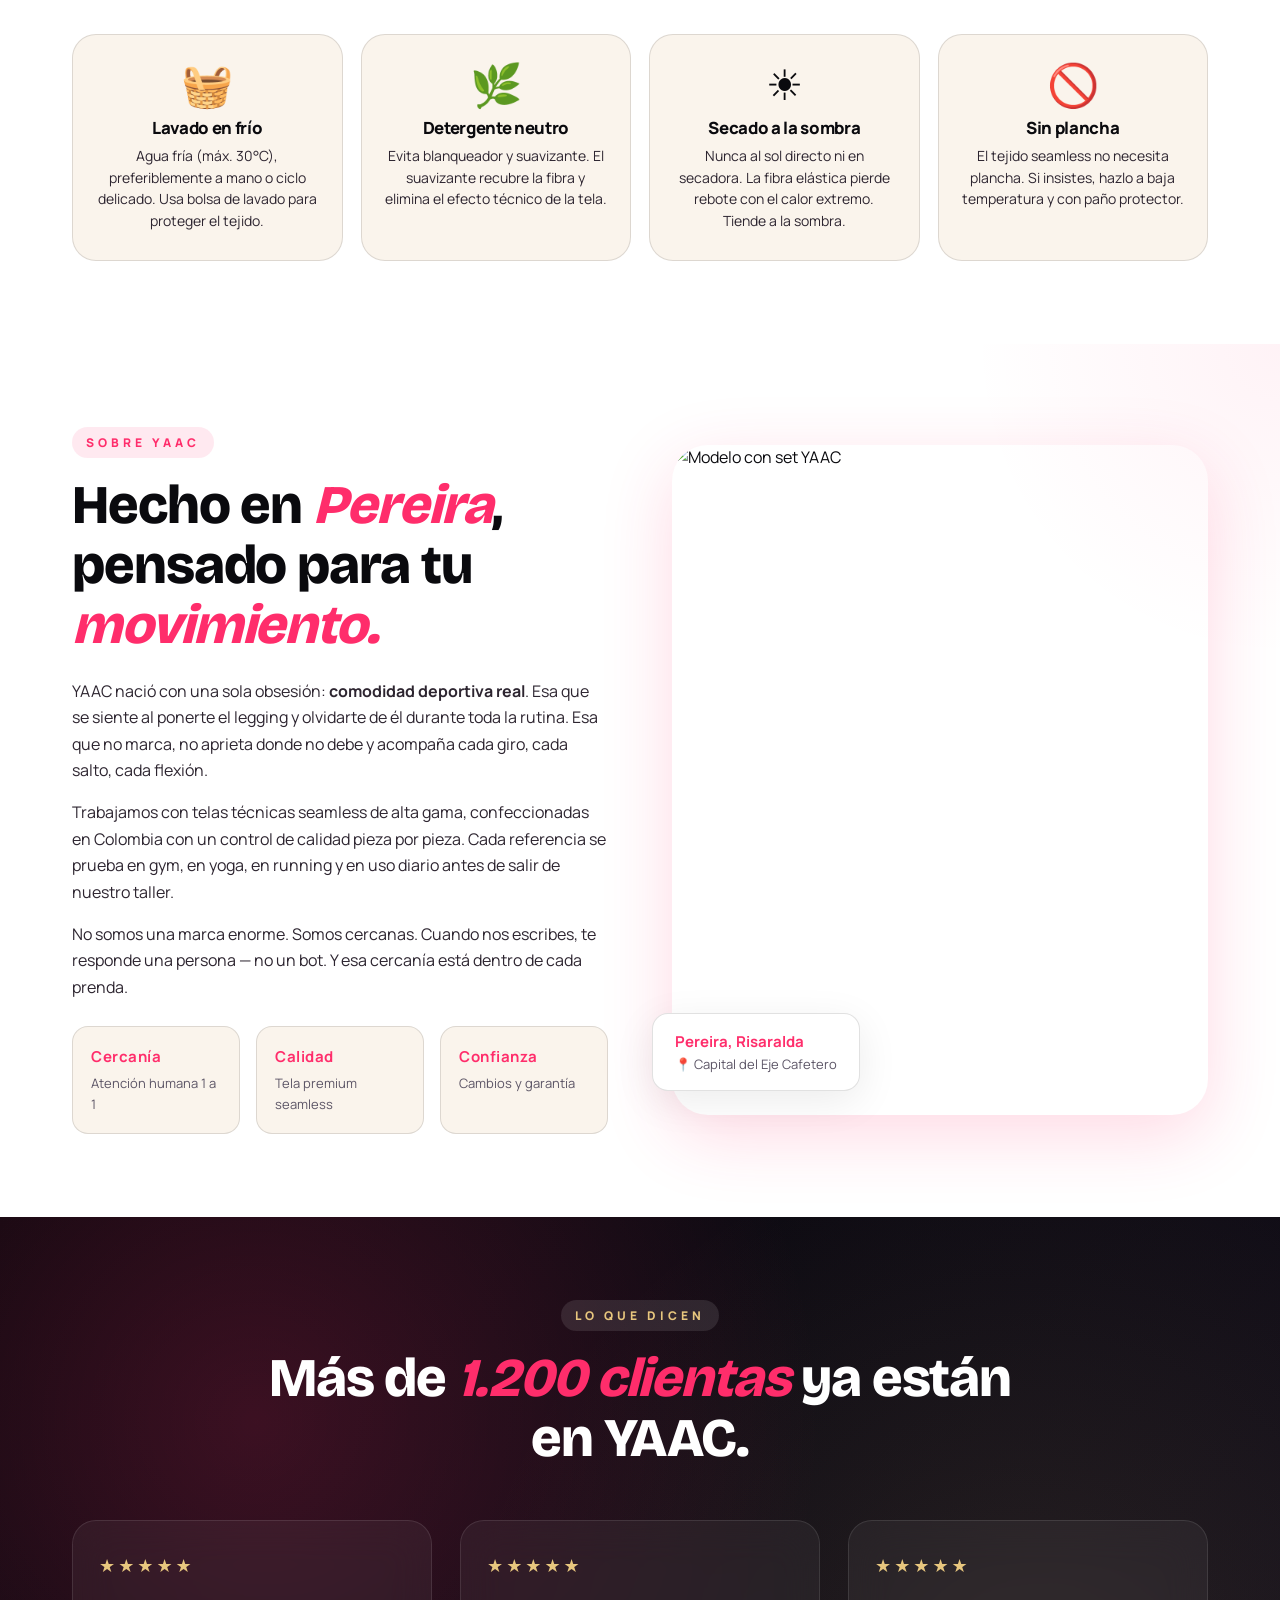
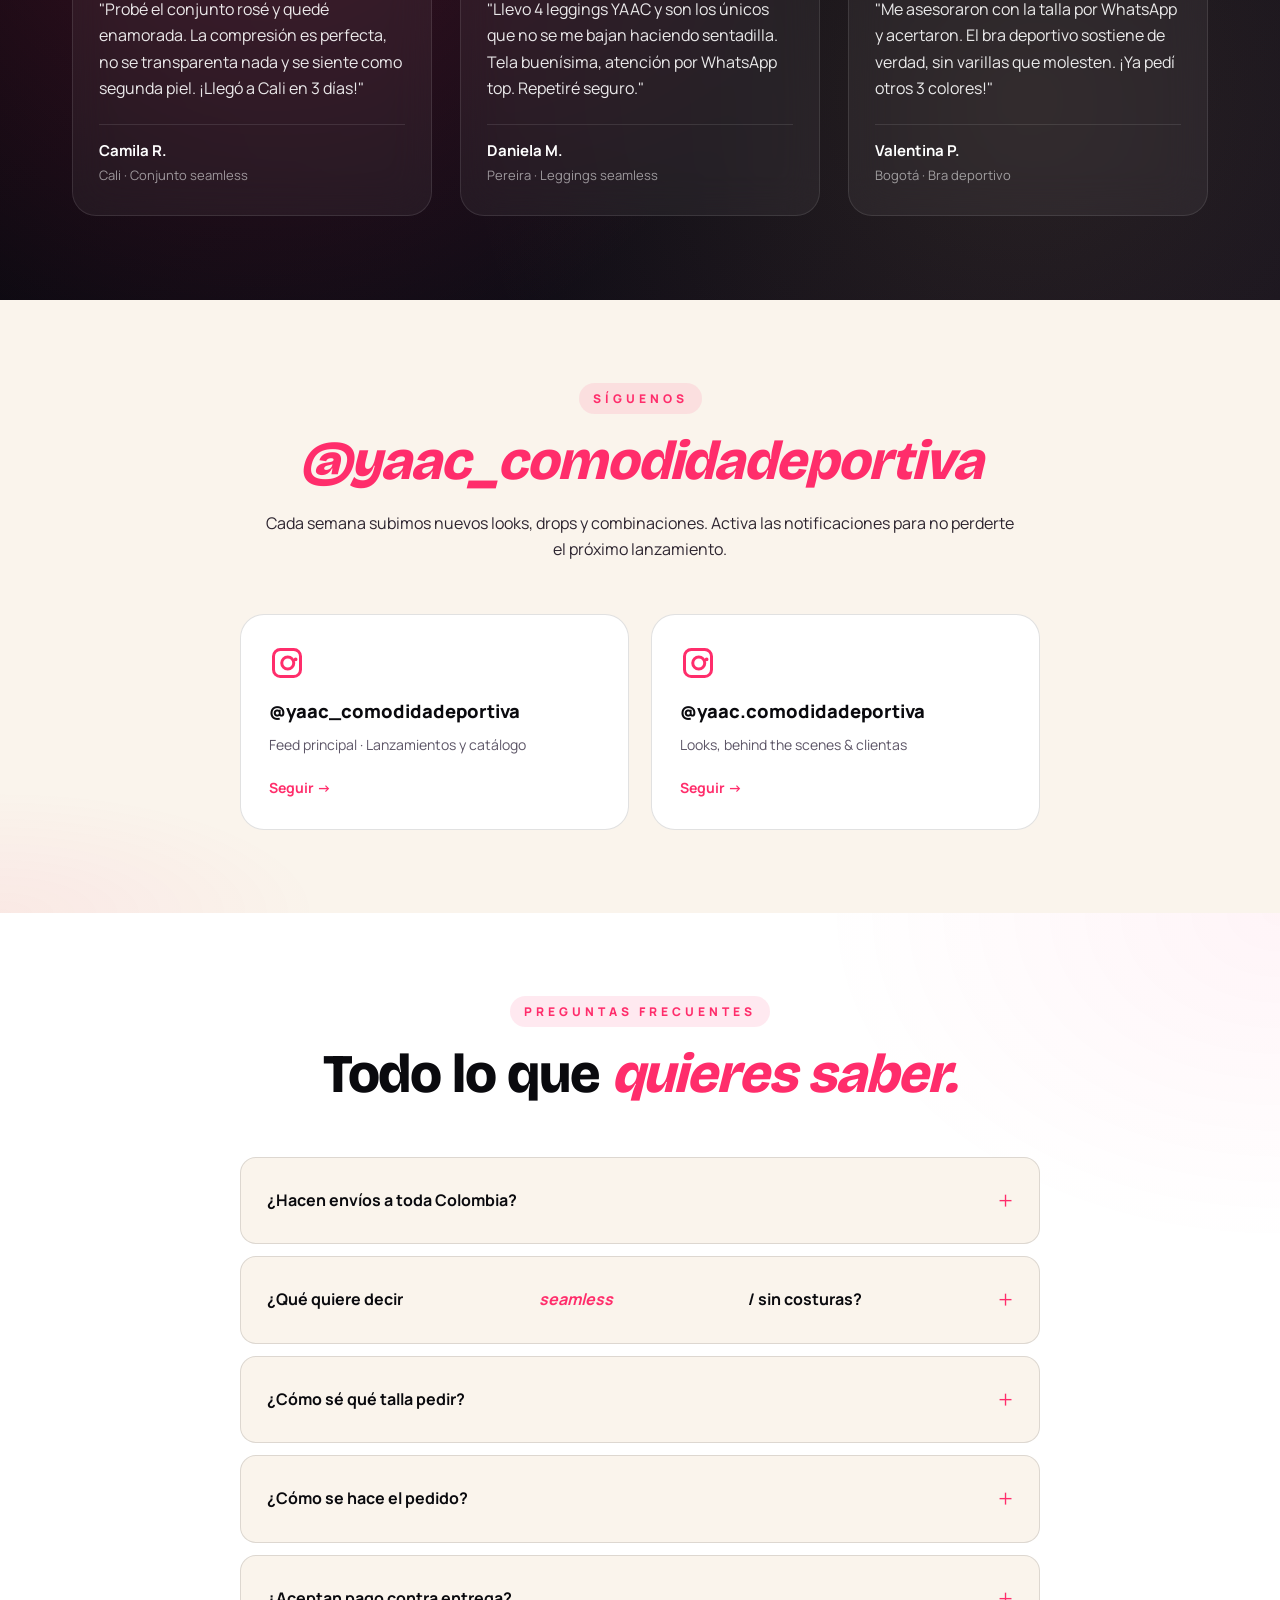
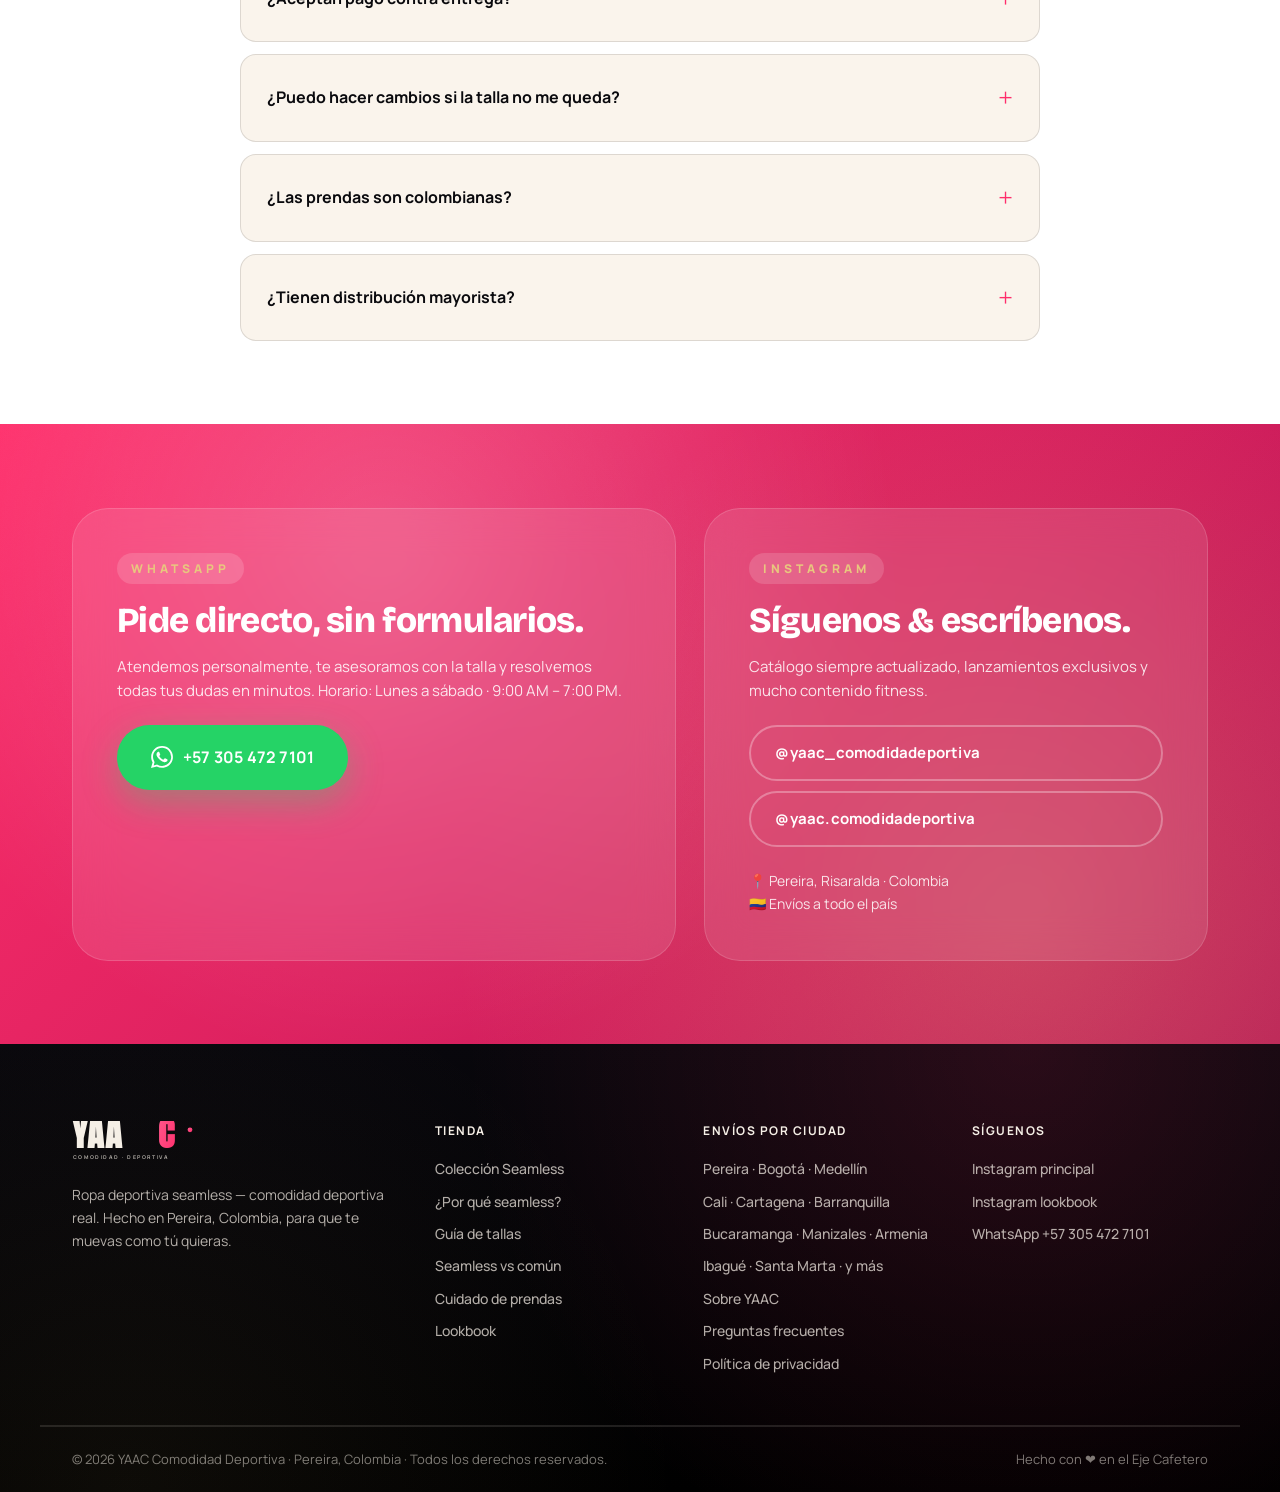
==== commit c15bb740: "QA pass: perf attrs + a11y + scroll-spy + print + noscript PERFORMANCE: - Added decoding=async + exp" ====
--- a/index.html
+++ b/index.html
@@ -3,9 +3,12 @@
 <head>
 <meta charset="UTF-8">
 <meta name="viewport" content="width=device-width, initial-scale=1">
-<meta name="theme-color" content="#0B0B0E" media="(prefers-color-scheme: dark)">
-<meta name="theme-color" content="#F8F1E9" media="(prefers-color-scheme: light)">
+<meta name="theme-color" content="#06060A" media="(prefers-color-scheme: dark)">
+<meta name="theme-color" content="#FFFFFF" media="(prefers-color-scheme: light)">
 <meta name="color-scheme" content="dark light">
+<meta name="format-detection" content="telephone=no">
+<meta name="apple-mobile-web-app-title" content="YAAC">
+<meta name="application-name" content="YAAC">
 
 <!-- ============================================================
      SEO PRIMARY
@@ -57,9 +60,13 @@
 <link rel="apple-touch-icon" href="assets/img/favicon.svg">
 <link rel="manifest" href="site.webmanifest">
 
-<!-- Fonts -->
+<!-- Fonts + image CDN preconnect (perf) -->
 <link rel="preconnect" href="https://fonts.googleapis.com">
 <link rel="preconnect" href="https://fonts.gstatic.com" crossorigin>
+<link rel="preconnect" href="https://images.unsplash.com" crossorigin>
+<link rel="dns-prefetch" href="https://images.unsplash.com">
+<link rel="dns-prefetch" href="https://wa.me">
+<link rel="preload" as="image" href="https://images.unsplash.com/photo-1518611012118-696072aa579a?auto=format&fit=crop&w=900&q=80" fetchpriority="high">
 <link href="https://fonts.googleapis.com/css2?family=Anton&family=Manrope:wght@400;500;600;700;800&family=Bricolage+Grotesque:opsz,wght@12..96,400;12..96,600;12..96,700;12..96,800&display=swap" rel="stylesheet">
 
 <link rel="stylesheet" href="styles.css">
@@ -303,9 +310,10 @@
 </script>
 </head>
 
-<body>
+<body id="top">
 
 <a class="skip" href="#main">Saltar al contenido principal</a>
+<noscript><div class="noscript-banner">Para una mejor experiencia activa JavaScript. Igual puedes pedir por <a href="https://wa.me/573054727101">WhatsApp +57 305 472 7101</a> o por <a href="https://www.instagram.com/yaac_comodidadeportiva/">Instagram</a>.</div></noscript>
 
 <!-- ========== ANNOUNCEMENT BAR ========== -->
 <div class="ann-bar" role="region" aria-label="Anuncio">
@@ -324,7 +332,7 @@
 <!-- ========== NAV ========== -->
 <header class="nav" id="nav">
   <div class="nav__inner">
-    <a href="#" class="nav__logo" aria-label="YAAC — Inicio">
+    <a href="#top" class="nav__logo" aria-label="YAAC — Volver al inicio">
       <svg viewBox="0 0 360 110" width="160" height="48" role="img" aria-label="YAAC" xmlns="http://www.w3.org/2000/svg">
         <defs>
           <linearGradient id="navGrad" x1="0" y1="0" x2="1" y2="1">
@@ -412,15 +420,15 @@
     </div>
     <div class="hero__visual">
       <div class="hero__photo-stack">
-        <img class="hero__photo hero__photo--1" loading="eager" fetchpriority="high"
+        <img decoding="async" class="hero__photo hero__photo--1" loading="eager" fetchpriority="high"
           src="https://images.unsplash.com/photo-1518611012118-696072aa579a?auto=format&fit=crop&w=900&q=80"
-          alt="Mujer con leggings seamless YAAC entrenando">
-        <img class="hero__photo hero__photo--2" loading="lazy"
+          alt="Mujer con leggings seamless YAAC entrenando" width="600" height="800">
+        <img decoding="async" class="hero__photo hero__photo--2" loading="lazy"
           src="https://images.unsplash.com/photo-1571019613454-1cb2f99b2d8b?auto=format&fit=crop&w=700&q=80"
-          alt="Top y leggings YAAC en pose de yoga">
-        <img class="hero__photo hero__photo--3" loading="lazy"
+          alt="Top y leggings YAAC en pose de yoga" width="600" height="800">
+        <img decoding="async" class="hero__photo hero__photo--3" loading="lazy"
           src="https://images.unsplash.com/photo-1583454110551-21f2fa2afe61?auto=format&fit=crop&w=600&q=80"
-          alt="Detalle de leggings seamless YAAC">
+          alt="Detalle de leggings seamless YAAC" width="600" height="600">
       </div>
       <div class="hero__tag hero__tag--top">
         <strong>4.9★</strong>
@@ -458,7 +466,7 @@
 
       <a class="product" href="https://wa.me/573054727101?text=Hola%20YAAC%2C%20me%20interesan%20los%20leggings%20seamless%20%E2%80%94%20%C2%BFqu%C3%A9%20colores%20y%20tallas%20tienen%3F" target="_blank" rel="noopener">
         <div class="product__media">
-          <img loading="lazy" src="https://images.unsplash.com/photo-1506629082955-511b1aa562c8?auto=format&fit=crop&w=600&q=80" alt="Leggings seamless">
+          <img decoding="async" loading="lazy" src="https://images.unsplash.com/photo-1506629082955-511b1aa562c8?auto=format&fit=crop&w=600&q=80" alt="Leggings seamless" width="600" height="750">
           <span class="product__pill">Más vendido</span>
         </div>
         <div class="product__body">
@@ -470,7 +478,7 @@
 
       <a class="product" href="https://wa.me/573054727101?text=Hola%20YAAC%2C%20me%20interesan%20los%20tops%20seamless%20%E2%80%94%20%C2%BFqu%C3%A9%20opciones%20tienen%3F" target="_blank" rel="noopener">
         <div class="product__media">
-          <img loading="lazy" src="https://images.unsplash.com/photo-1601925260368-ae2f83cf8b7f?auto=format&fit=crop&w=600&q=80" alt="Top seamless YAAC">
+          <img decoding="async" loading="lazy" src="https://images.unsplash.com/photo-1601925260368-ae2f83cf8b7f?auto=format&fit=crop&w=600&q=80" alt="Top seamless YAAC" width="600" height="750">
         </div>
         <div class="product__body">
           <h3>Tops Seamless</h3>
@@ -481,7 +489,7 @@
 
       <a class="product" href="https://wa.me/573054727101?text=Hola%20YAAC%2C%20me%20interesan%20los%20conjuntos%20seamless%20%E2%80%94%20%C2%BFqu%C3%A9%20colores%20y%20tallas%20tienen%3F" target="_blank" rel="noopener">
         <div class="product__media">
-          <img loading="lazy" src="https://images.unsplash.com/photo-1599058917212-d750089bc07e?auto=format&fit=crop&w=600&q=80" alt="Conjunto seamless YAAC">
+          <img decoding="async" loading="lazy" src="https://images.unsplash.com/photo-1599058917212-d750089bc07e?auto=format&fit=crop&w=600&q=80" alt="Conjunto seamless YAAC" width="600" height="750">
           <span class="product__pill product__pill--accent">Top + leggings</span>
         </div>
         <div class="product__body">
@@ -493,7 +501,7 @@
 
       <a class="product" href="https://wa.me/573054727101?text=Hola%20YAAC%2C%20me%20interesan%20los%20bras%20deportivos%20%E2%80%94%20%C2%BFqu%C3%A9%20opciones%20tienen%3F" target="_blank" rel="noopener">
         <div class="product__media">
-          <img loading="lazy" src="https://images.unsplash.com/photo-1518310383802-640c2de311b2?auto=format&fit=crop&w=600&q=80" alt="Bra deportivo seamless">
+          <img decoding="async" loading="lazy" src="https://images.unsplash.com/photo-1518310383802-640c2de311b2?auto=format&fit=crop&w=600&q=80" alt="Bra deportivo seamless" width="600" height="750">
         </div>
         <div class="product__body">
           <h3>Bras Deportivos</h3>
@@ -504,7 +512,7 @@
 
       <a class="product" href="https://wa.me/573054727101?text=Hola%20YAAC%2C%20me%20interesan%20los%20shorts%20biker%20seamless%20%E2%80%94%20%C2%BFqu%C3%A9%20opciones%20tienen%3F" target="_blank" rel="noopener">
         <div class="product__media">
-          <img loading="lazy" src="https://images.unsplash.com/photo-1593810450967-f9c42742e326?auto=format&fit=crop&w=600&q=80" alt="Shorts biker seamless">
+          <img decoding="async" loading="lazy" src="https://images.unsplash.com/photo-1593810450967-f9c42742e326?auto=format&fit=crop&w=600&q=80" alt="Shorts biker seamless" width="600" height="750">
         </div>
         <div class="product__body">
           <h3>Shorts Biker</h3>
@@ -515,7 +523,7 @@
 
       <a class="product" href="https://wa.me/573054727101?text=Hola%20YAAC%2C%20me%20interesan%20los%20bodys%20%2F%20enterizos%20seamless%20%E2%80%94%20%C2%BFqu%C3%A9%20opciones%20tienen%3F" target="_blank" rel="noopener">
         <div class="product__media">
-          <img loading="lazy" src="https://images.unsplash.com/photo-1517637382994-f02da38c6728?auto=format&fit=crop&w=600&q=80" alt="Body enterizo seamless">
+          <img decoding="async" loading="lazy" src="https://images.unsplash.com/photo-1517637382994-f02da38c6728?auto=format&fit=crop&w=600&q=80" alt="Body enterizo seamless" width="600" height="750">
           <span class="product__pill product__pill--accent">Nuevo</span>
         </div>
         <div class="product__body">
@@ -588,12 +596,12 @@
     </header>
 
     <div class="look-grid">
-      <figure class="look look--tall"><img loading="lazy" src="https://images.unsplash.com/photo-1518310383802-640c2de311b2?auto=format&fit=crop&w=700&q=80" alt="Yoga look YAAC"><figcaption>Yoga · Set rosé</figcaption></figure>
-      <figure class="look"><img loading="lazy" src="https://images.unsplash.com/photo-1571019613454-1cb2f99b2d8b?auto=format&fit=crop&w=600&q=80" alt="Look fitness YAAC"><figcaption>Gym · Compresión total</figcaption></figure>
-      <figure class="look"><img loading="lazy" src="https://images.unsplash.com/photo-1551632811-561732d1e306?auto=format&fit=crop&w=600&q=80" alt="Look running"><figcaption>Running · Negro técnico</figcaption></figure>
-      <figure class="look look--wide"><img loading="lazy" src="https://images.unsplash.com/photo-1599447421416-3414500d18a5?auto=format&fit=crop&w=900&q=80" alt="Conjunto seamless"><figcaption>Conjunto · Caramel</figcaption></figure>
-      <figure class="look"><img loading="lazy" src="https://images.unsplash.com/photo-1506629082955-511b1aa562c8?auto=format&fit=crop&w=600&q=80" alt="Leggings push up"><figcaption>Leggings · Push-up</figcaption></figure>
-      <figure class="look look--tall"><img loading="lazy" src="https://images.unsplash.com/photo-1583454110551-21f2fa2afe61?auto=format&fit=crop&w=700&q=80" alt="Detalle seamless"><figcaption>Detalle · Sin costuras</figcaption></figure>
+      <figure class="look look--tall"><img decoding="async" loading="lazy" src="https://images.unsplash.com/photo-1518310383802-640c2de311b2?auto=format&fit=crop&w=700&q=80" alt="Yoga look YAAC" width="600" height="750"><figcaption>Yoga · Set rosé</figcaption></figure>
+      <figure class="look"><img decoding="async" loading="lazy" src="https://images.unsplash.com/photo-1571019613454-1cb2f99b2d8b?auto=format&fit=crop&w=600&q=80" alt="Look fitness YAAC" width="600" height="750"><figcaption>Gym · Compresión total</figcaption></figure>
+      <figure class="look"><img decoding="async" loading="lazy" src="https://images.unsplash.com/photo-1551632811-561732d1e306?auto=format&fit=crop&w=600&q=80" alt="Look running" width="600" height="750"><figcaption>Running · Negro técnico</figcaption></figure>
+      <figure class="look look--wide"><img decoding="async" loading="lazy" src="https://images.unsplash.com/photo-1599447421416-3414500d18a5?auto=format&fit=crop&w=900&q=80" alt="Conjunto seamless" width="600" height="750"><figcaption>Conjunto · Caramel</figcaption></figure>
+      <figure class="look"><img decoding="async" loading="lazy" src="https://images.unsplash.com/photo-1506629082955-511b1aa562c8?auto=format&fit=crop&w=600&q=80" alt="Leggings push up" width="600" height="750"><figcaption>Leggings · Push-up</figcaption></figure>
+      <figure class="look look--tall"><img decoding="async" loading="lazy" src="https://images.unsplash.com/photo-1583454110551-21f2fa2afe61?auto=format&fit=crop&w=700&q=80" alt="Detalle seamless" width="600" height="750"><figcaption>Detalle · Sin costuras</figcaption></figure>
     </div>
 
     <div class="section__foot">
@@ -993,7 +1001,7 @@
       </div>
     </div>
     <div class="about-visual">
-      <img loading="lazy" src="https://images.unsplash.com/photo-1517637382994-f02da38c6728?auto=format&fit=crop&w=800&q=80" alt="Modelo con set YAAC">
+      <img decoding="async" loading="lazy" src="https://images.unsplash.com/photo-1517637382994-f02da38c6728?auto=format&fit=crop&w=800&q=80" alt="Modelo con set YAAC" width="600" height="750">
       <div class="about-card">
         <strong>Pereira, Risaralda</strong>
         <span>📍 Capital del Eje Cafetero</span>
--- a/styles.css
+++ b/styles.css
@@ -4,7 +4,11 @@
 
 /* ---------- 1. RESET & BASE ---------- */
 *, *::before, *::after { box-sizing: border-box; }
-html { scroll-behavior: smooth; -webkit-text-size-adjust: 100%; }
+html {
+  scroll-behavior: smooth;
+  -webkit-text-size-adjust: 100%;
+  scroll-padding-top: 80px;
+}
 body {
   margin: 0;
   font-family: 'Manrope', 'Plus Jakarta Sans', system-ui, -apple-system, sans-serif;
@@ -15,7 +19,19 @@
   -webkit-font-smoothing: antialiased;
   text-rendering: optimizeLegibility;
   overflow-x: hidden;
-}
+  -webkit-tap-highlight-color: transparent;
+}
+body.is-locked { overflow: hidden; }
+.noscript-banner {
+  padding: 12px 16px;
+  background: #FFF3CD;
+  color: #6B5B00;
+  text-align: center;
+  font-size: 14px;
+  font-weight: 600;
+}
+.noscript-banner a { color: var(--brand-deep); text-decoration: underline; }
+:target { scroll-margin-top: 80px; }
 body, .nav, .section, .footer, .stats, .btn, .product, .feature, .city-card, .care-card, .step, .feature__icon, .faq details, .ig-card, .review, .ship-list li, .ship-free, .about-pillars > div, .compare, .sizes-table, .sizes-table-wrap, .compare-wrap {
   transition: background-color 0.35s ease, color 0.35s ease, border-color 0.35s ease;
 }
@@ -236,8 +252,10 @@
   background: var(--brand);
   transition: width var(--t);
 }
-.nav__links a:hover { color: var(--brand); }
-.nav__links a:hover::after { width: 100%; }
+.nav__links a:hover,
+.nav__links a.is-active { color: var(--brand); }
+.nav__links a:hover::after,
+.nav__links a.is-active::after { width: 100%; }
 .nav__actions {
   display: flex;
   align-items: center;
@@ -1333,6 +1351,20 @@
   border-radius: 4px;
 }
 .btn:focus-visible { outline-offset: 4px; }
+main:focus, section:focus, [tabindex="-1"]:focus { outline: none; }
+
+/* ---------- 21j. PRINT STYLESHEET ---------- */
+@media print {
+  .nav, .ann-bar, .wa-float, .to-top, .m-cta, .nav__mobile, .hero__visual, .stats, .section--ig, .section--reviews { display: none !important; }
+  body { background: #fff !important; color: #000 !important; padding: 0 !important; }
+  .section { padding: 24px 0 !important; page-break-inside: avoid; }
+  .section__head h2 { color: #000 !important; }
+  a { color: #000 !important; }
+  a[href^="https"]::after { content: " (" attr(href) ")"; font-size: 11px; color: #555; }
+  .footer { background: #fff !important; color: #000 !important; }
+  .footer__bottom { color: #555 !important; }
+  img { max-width: 280px !important; }
+}
 
 /* ---------- 21h. MAP LABELS (adapt to theme) ---------- */
 .ship-map { color: var(--ink); }
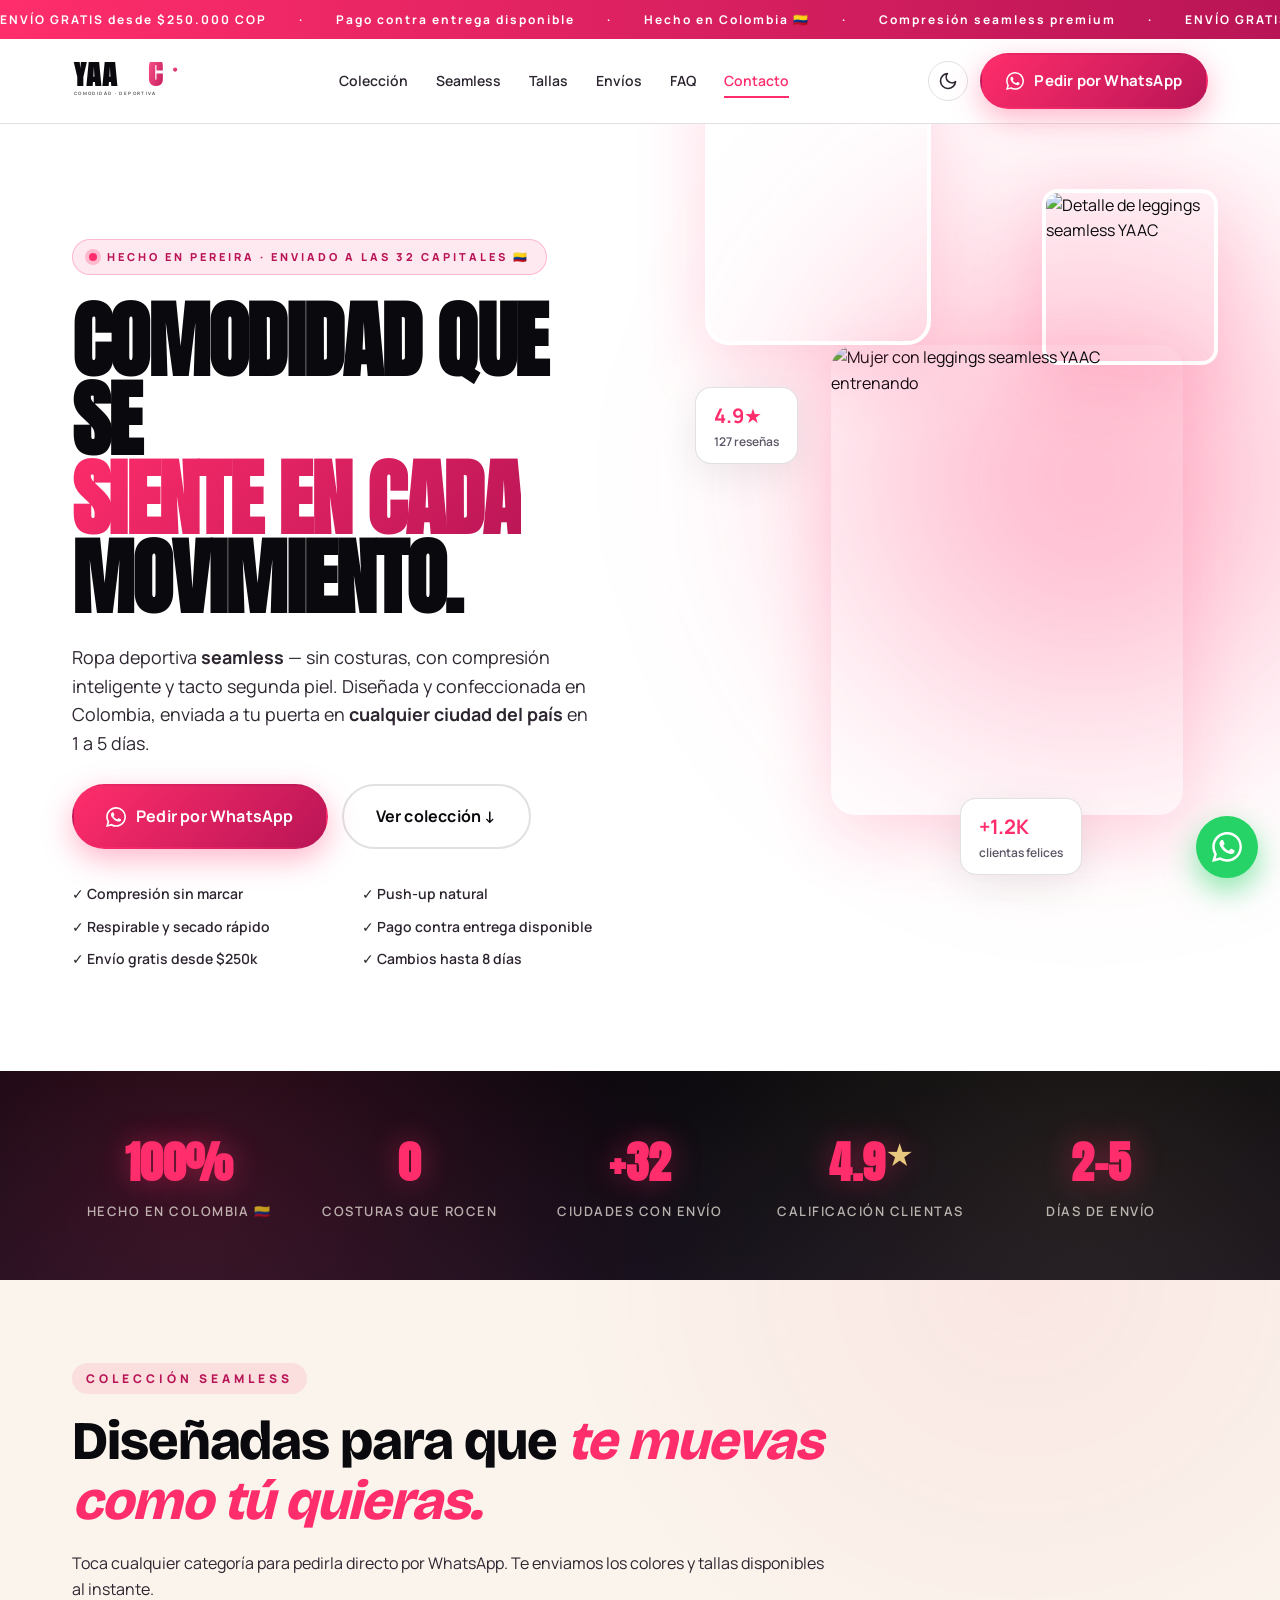
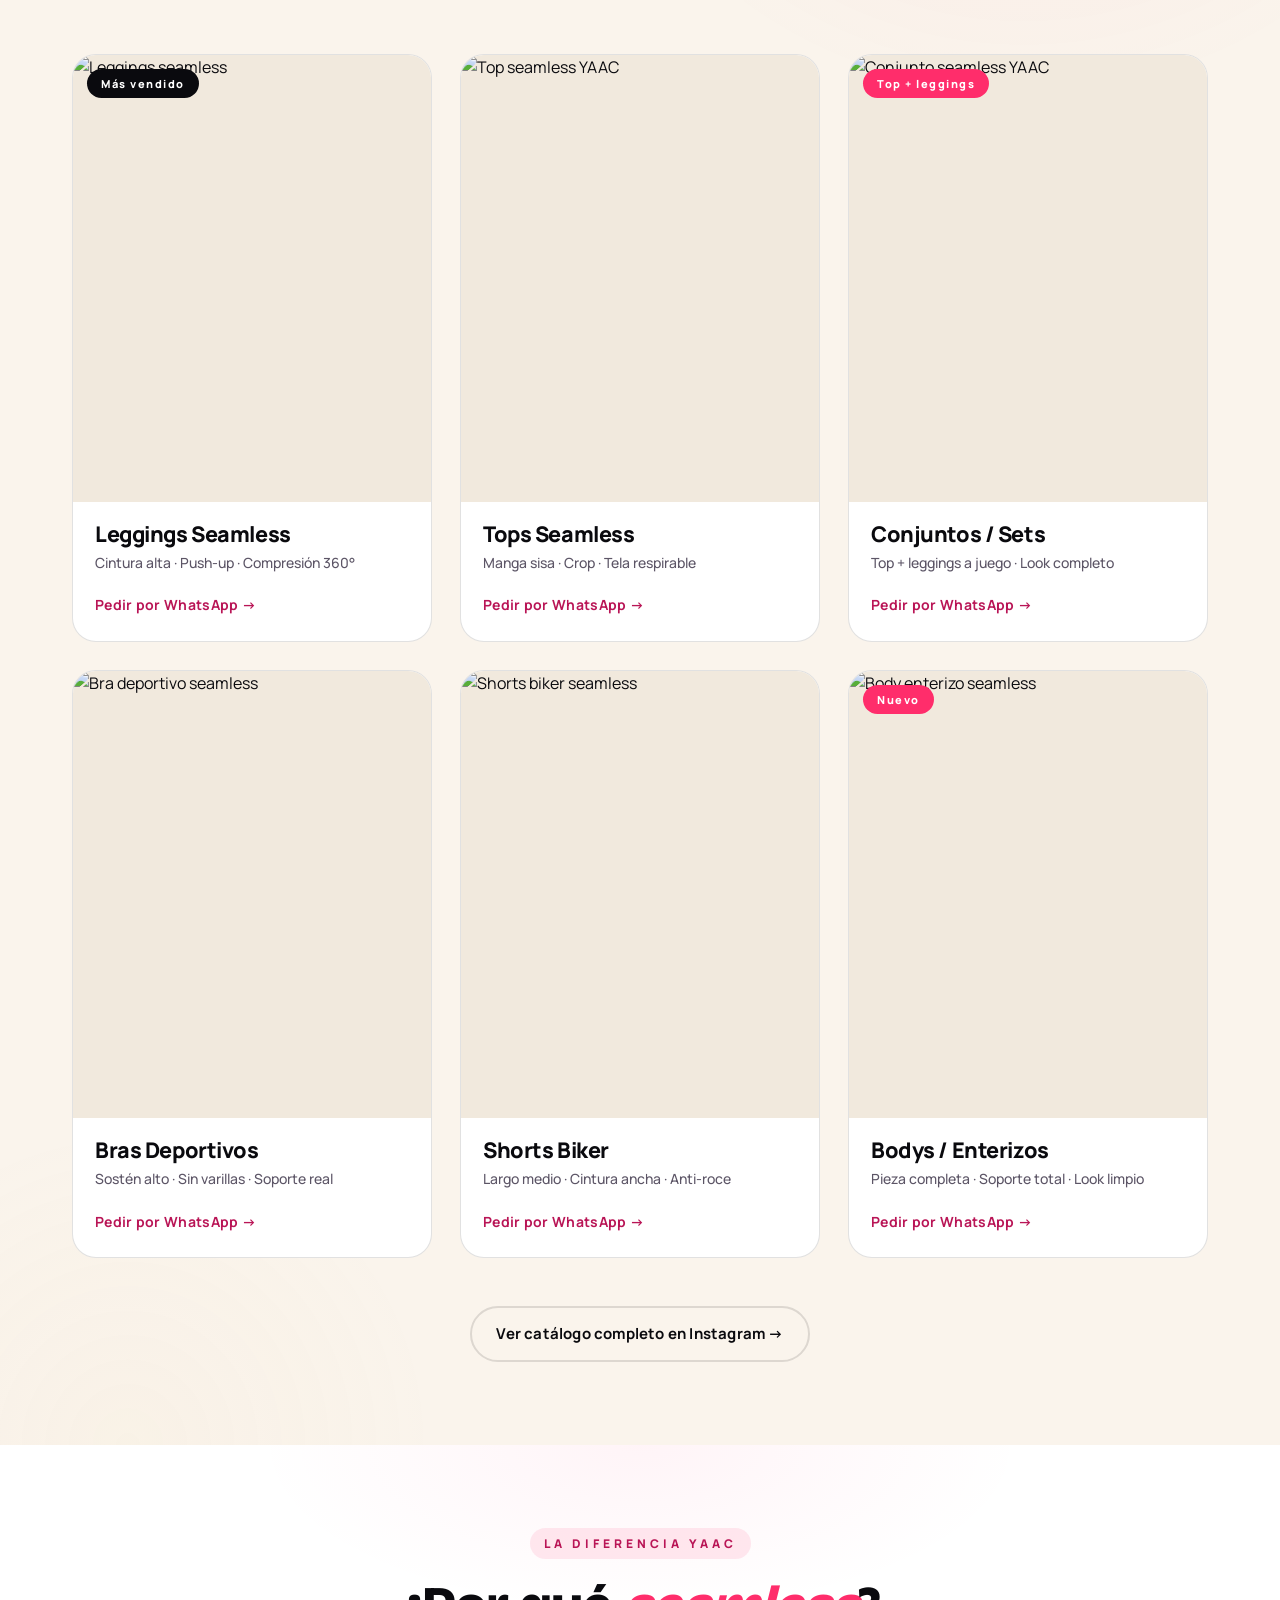
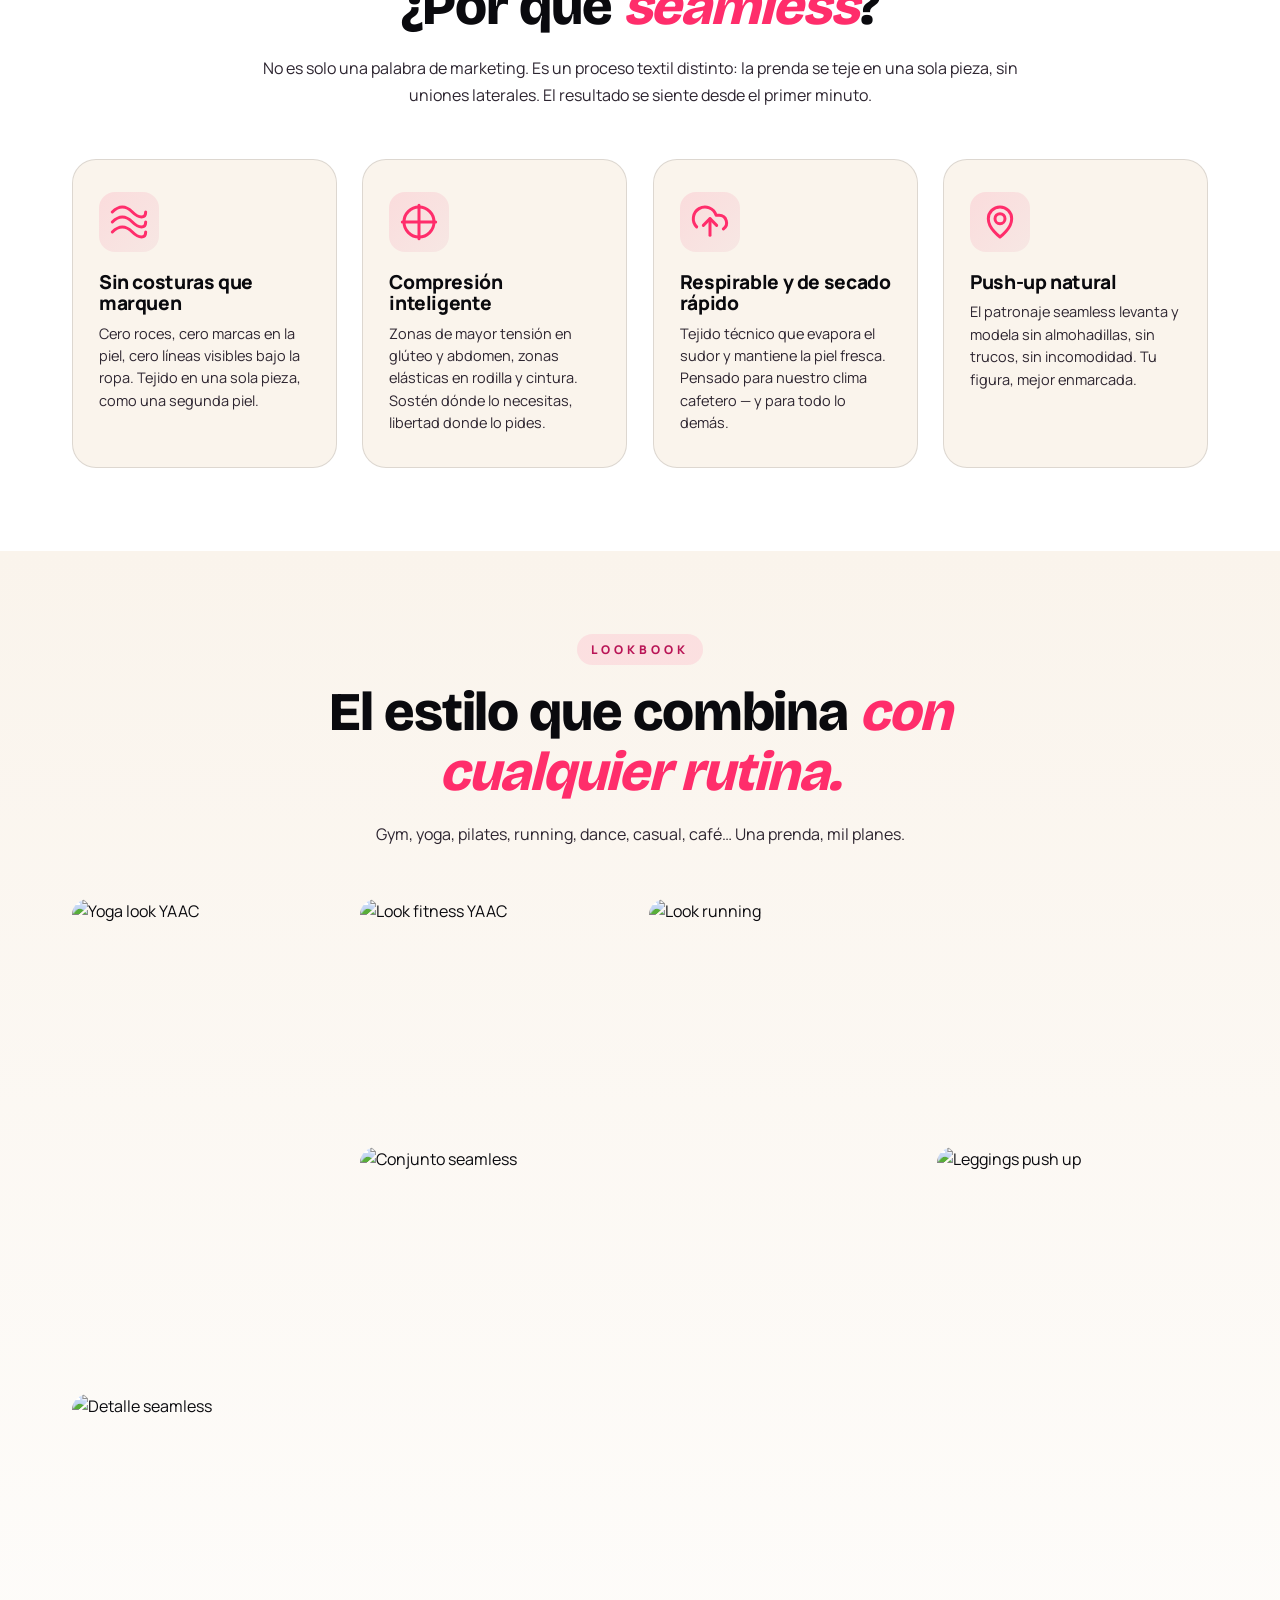
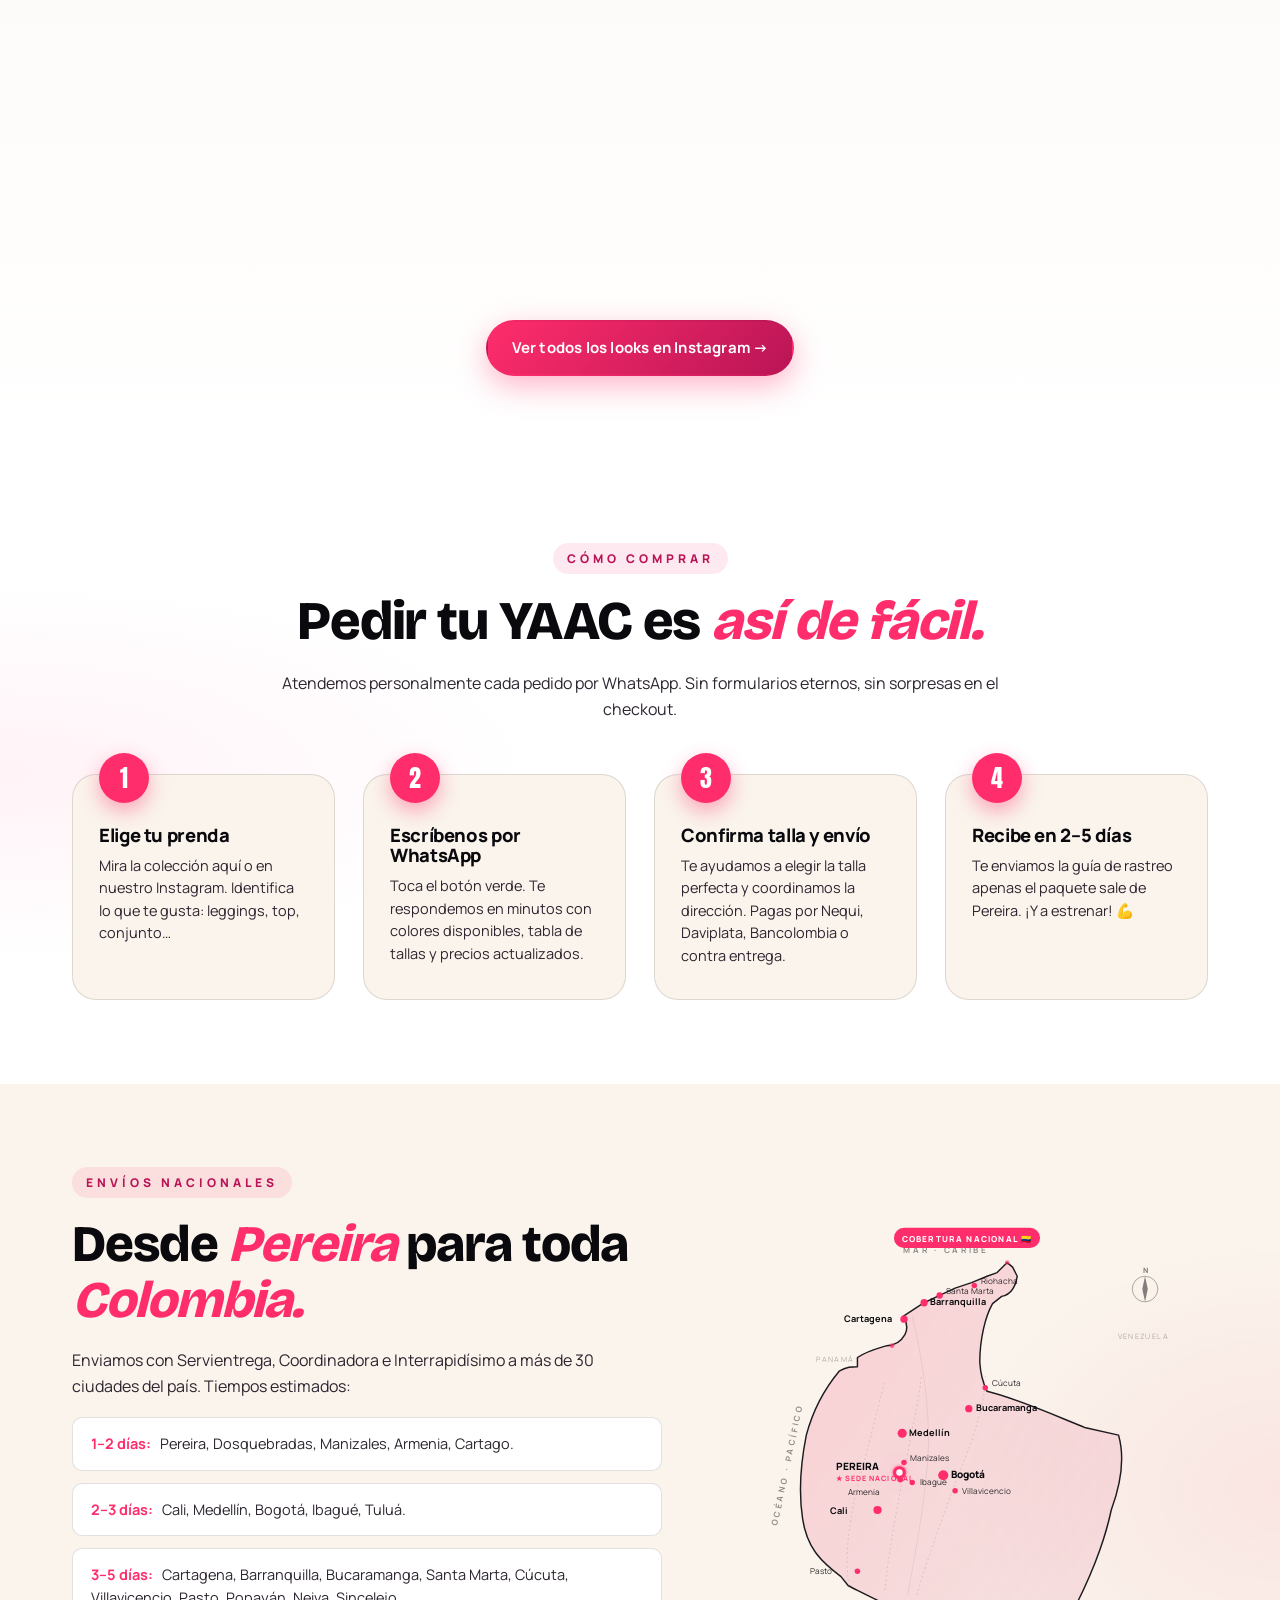
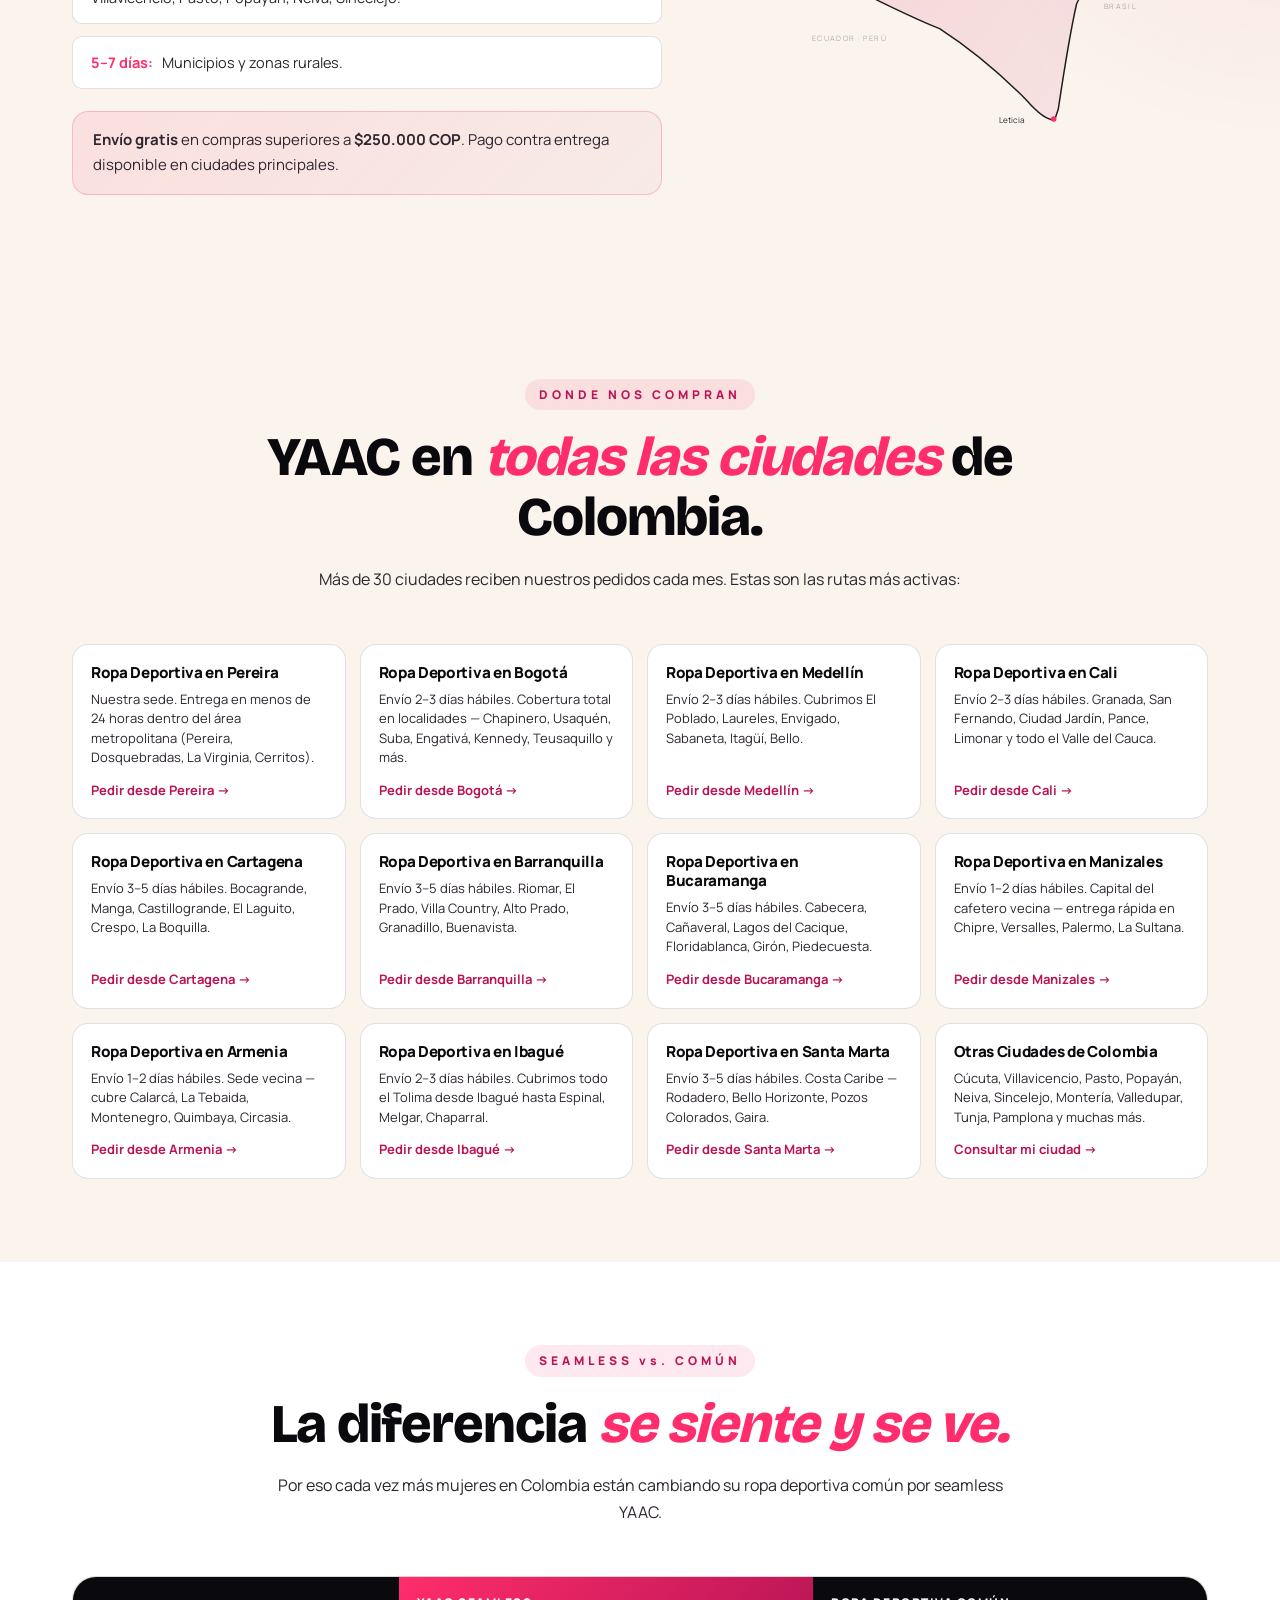
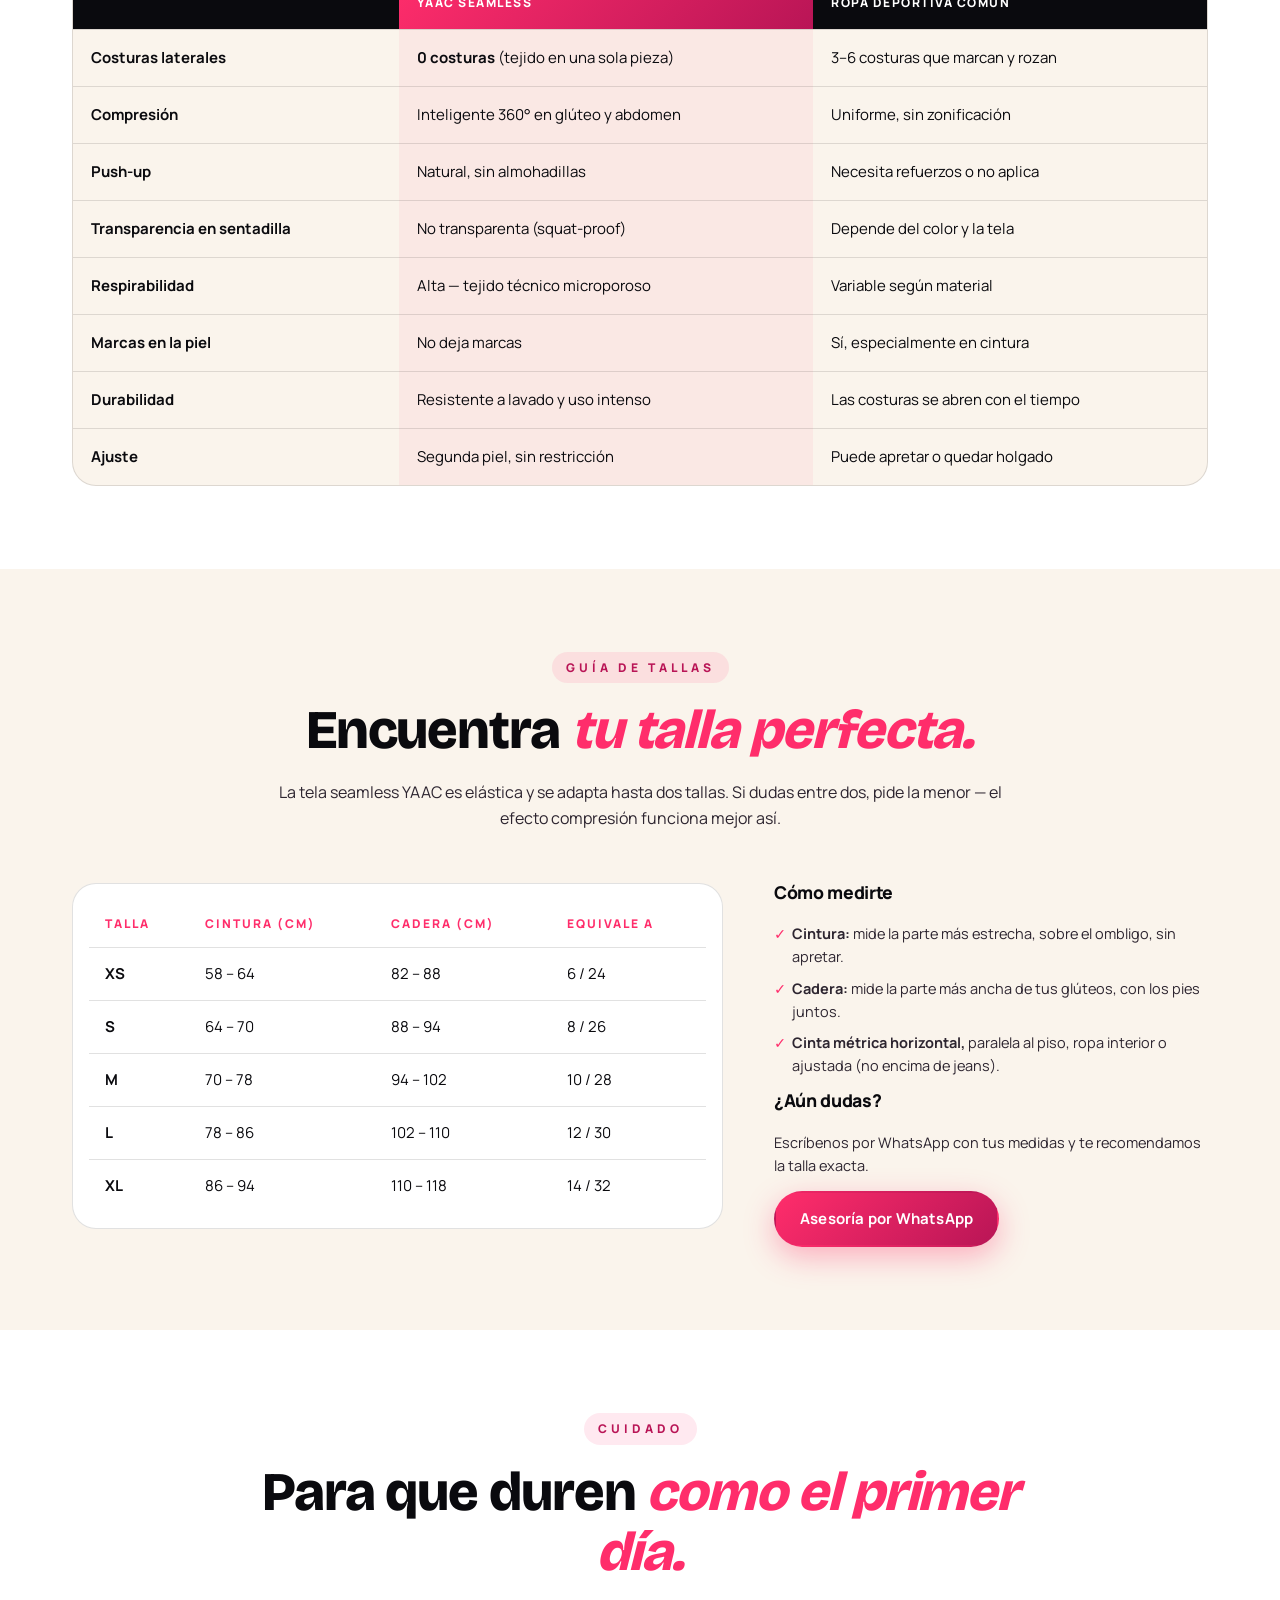
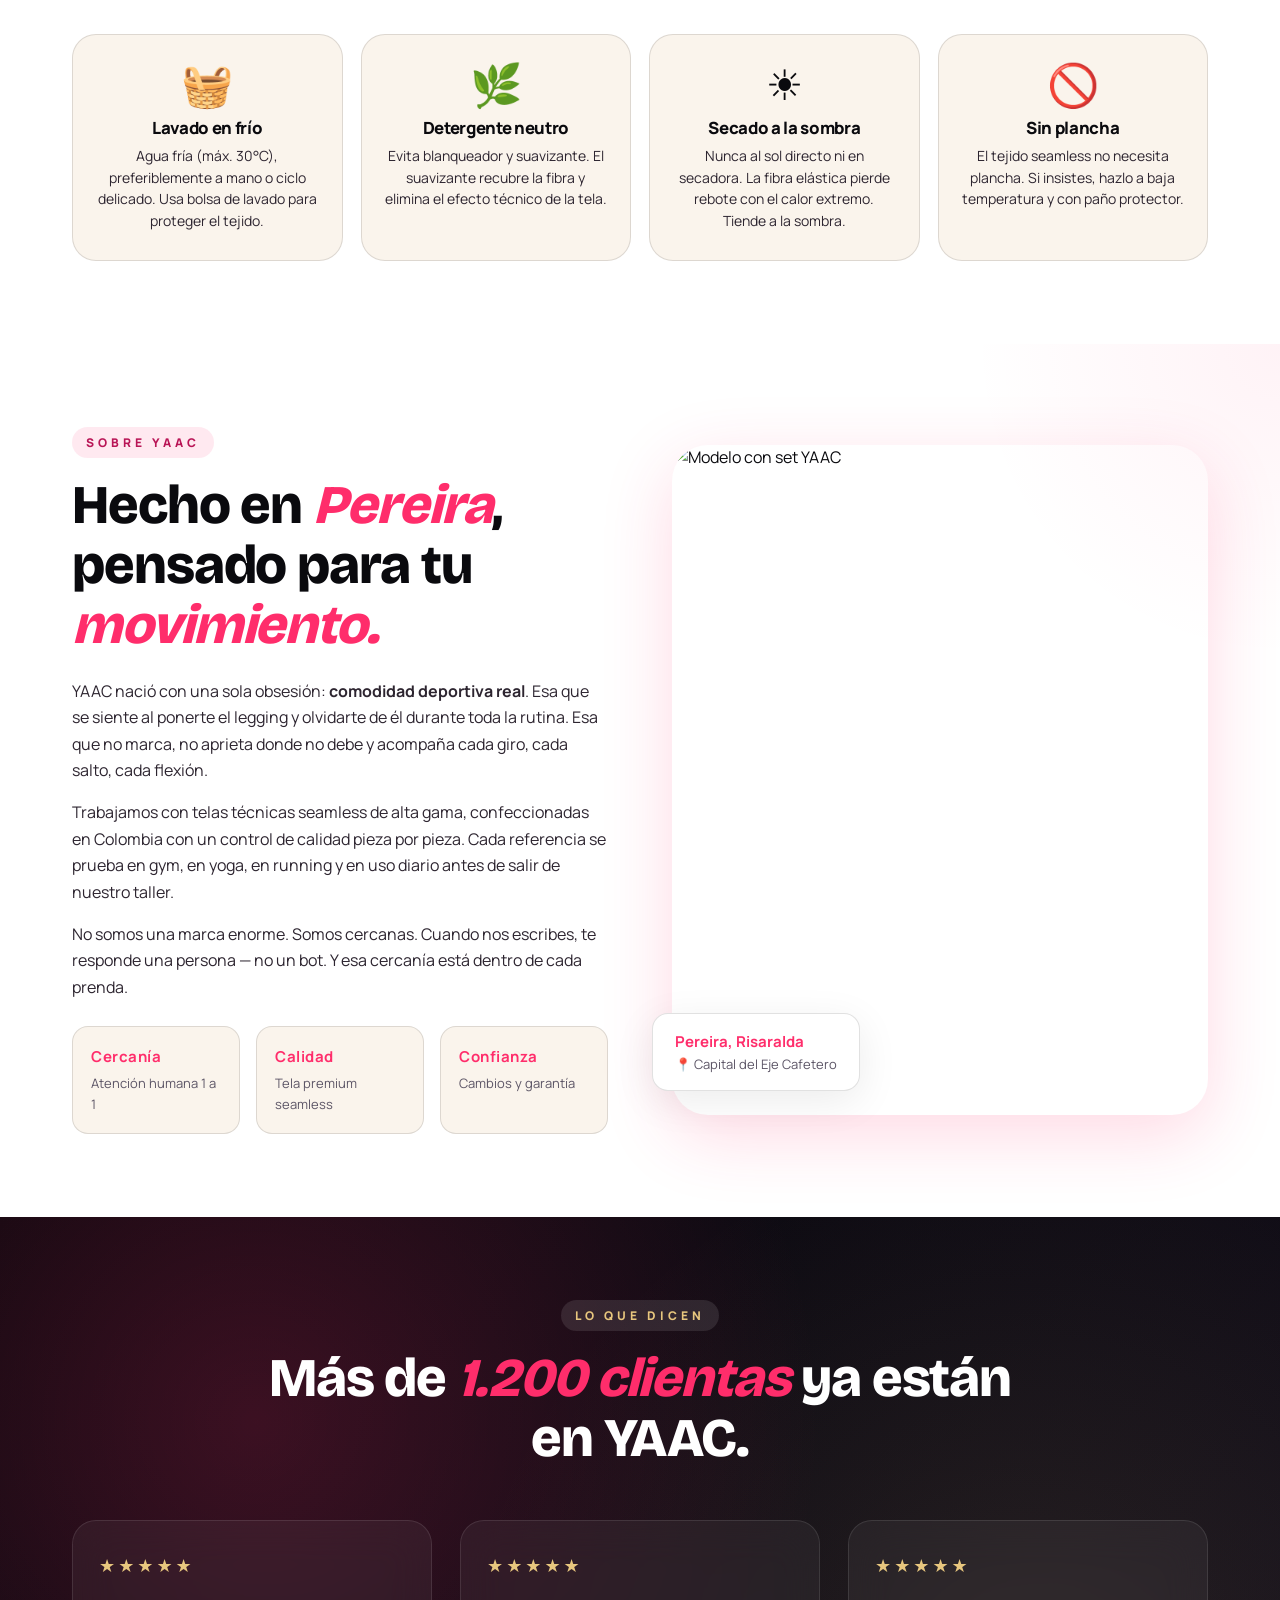
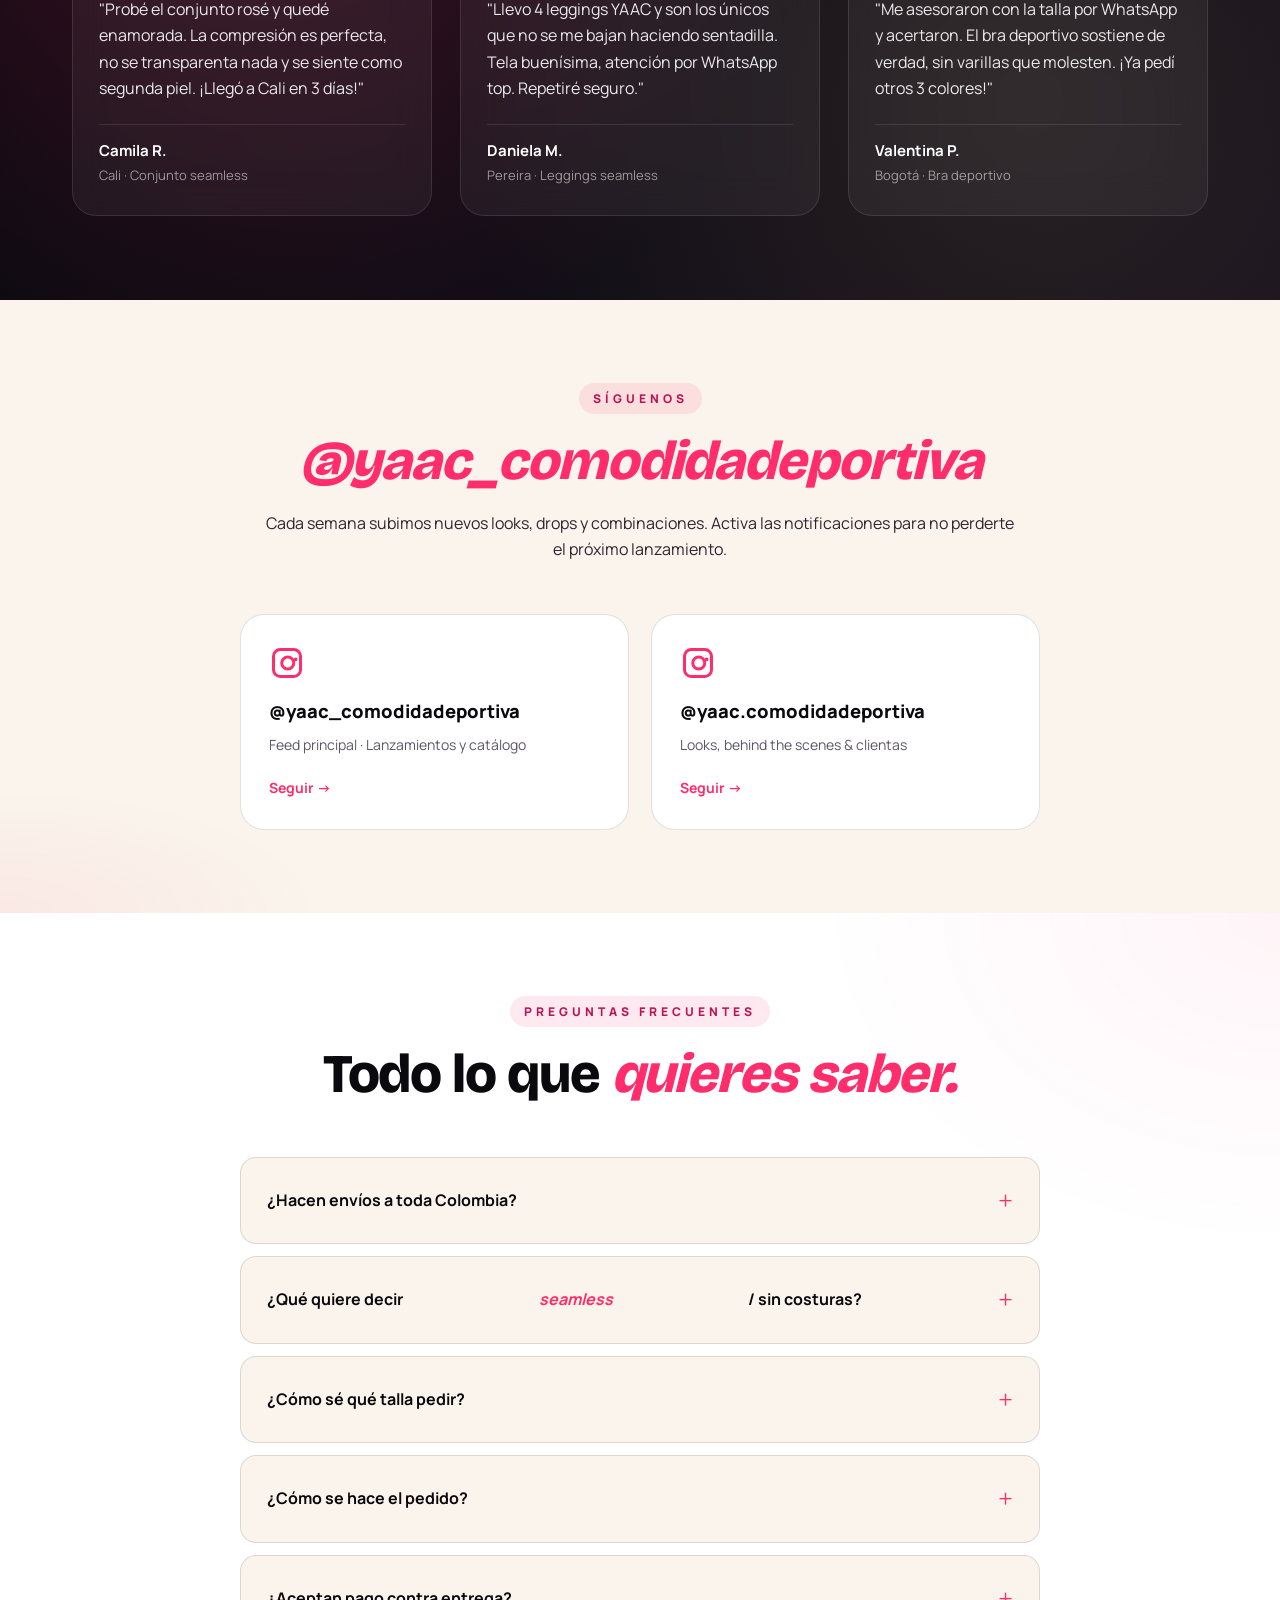
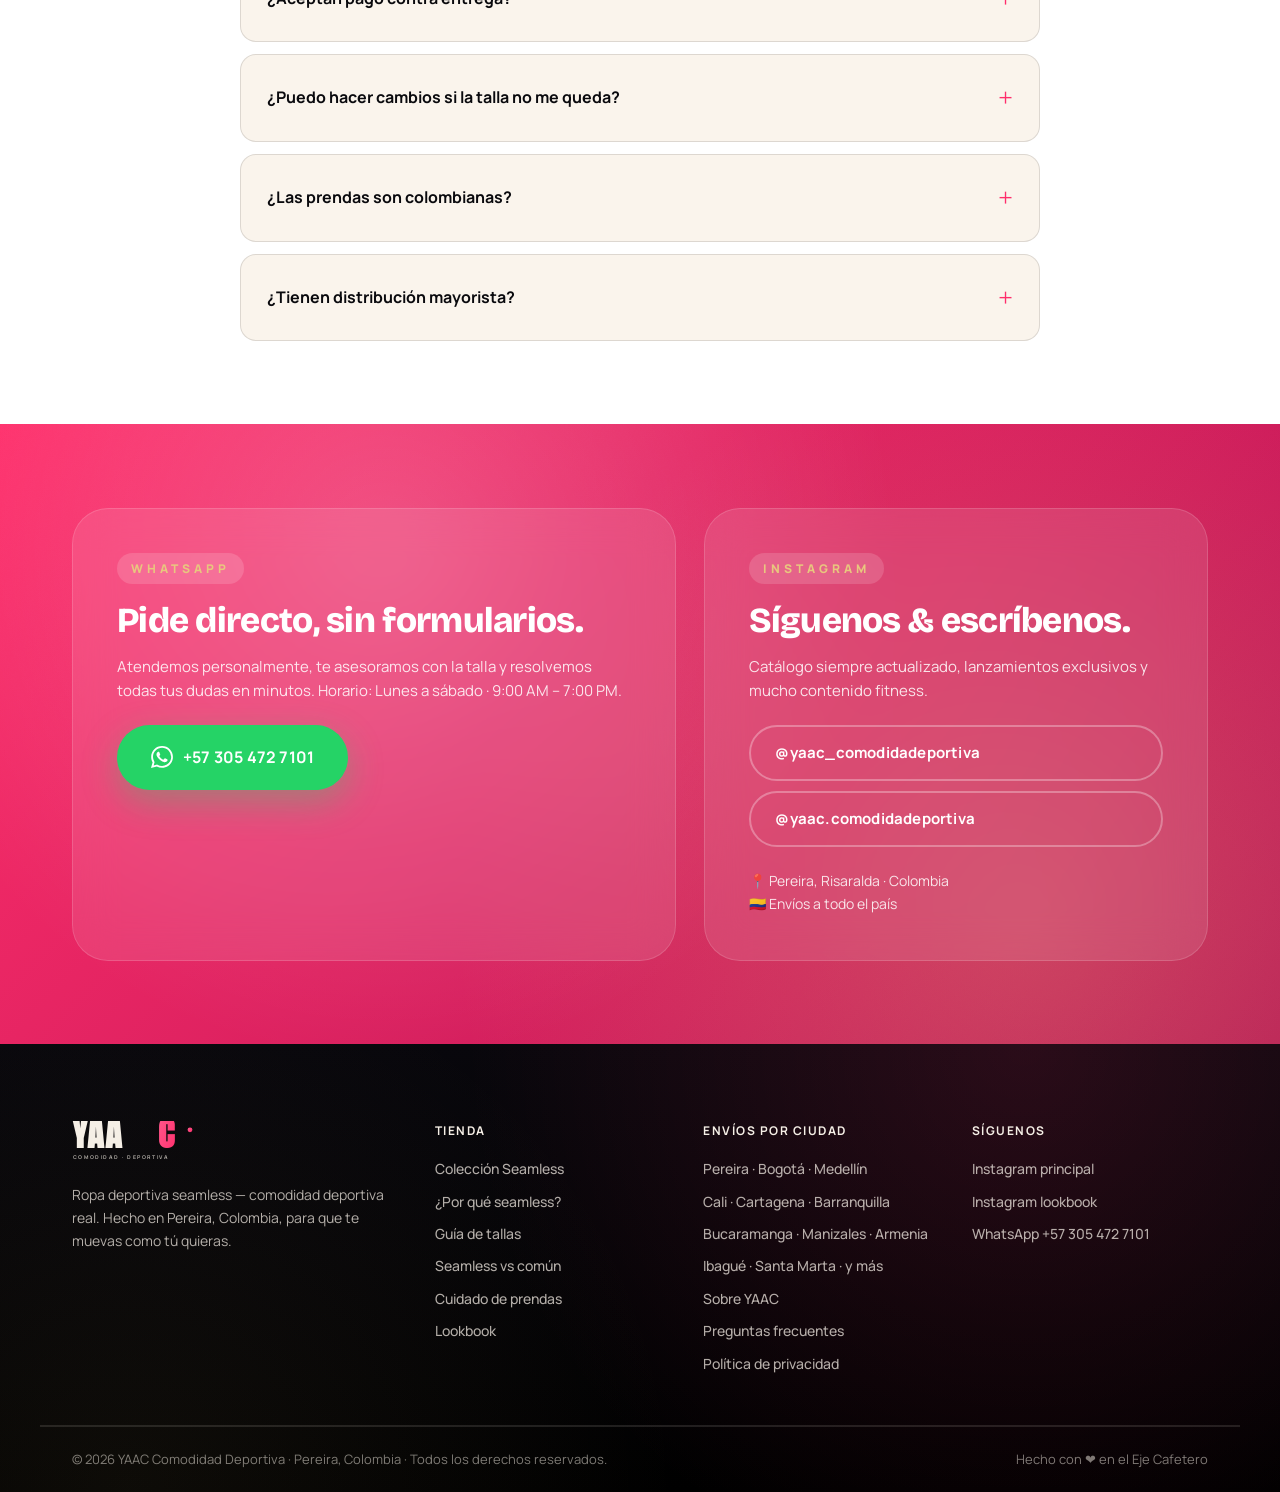
==== commit 19929078: "Critical contrast fix + accurate Colombia silhouette CONTRAST AUDIT (3 critical bugs found and fixed" ====
--- a/index.html
+++ b/index.html
@@ -661,147 +661,161 @@
         <p class="ship-free"><strong>Envío gratis</strong> en compras superiores a <strong>$250.000 COP</strong>. Pago contra entrega disponible en ciudades principales.</p>
       </div>
       <div class="ship-map" aria-label="Mapa de Colombia con ciudades atendidas por YAAC">
-        <svg viewBox="0 0 360 480" xmlns="http://www.w3.org/2000/svg" role="img" aria-labelledby="mapTitle">
+        <svg viewBox="0 0 460 600" xmlns="http://www.w3.org/2000/svg" role="img" aria-labelledby="mapTitle">
           <title id="mapTitle">Colombia — Cobertura nacional YAAC</title>
+          <desc>Silueta geográfica real de Colombia con la península de La Guajira al noreste, costa Pacífica al oeste y corredor amazónico hasta Leticia al sur. Pereira (sede) destacada en el centro-oeste.</desc>
           <defs>
             <linearGradient id="coGrad" x1="0" y1="0" x2="1" y2="1">
-              <stop offset="0%" stop-color="rgba(255,45,107,0.18)"/>
+              <stop offset="0%" stop-color="rgba(255,45,107,0.20)"/>
               <stop offset="100%" stop-color="rgba(194,24,91,0.08)"/>
             </linearGradient>
-            <radialGradient id="seaGrad" cx="0.5" cy="0.3" r="0.9">
-              <stop offset="0%" stop-color="rgba(255,45,107,0.05)"/>
-              <stop offset="100%" stop-color="transparent"/>
-            </radialGradient>
             <filter id="cityGlow" x="-50%" y="-50%" width="200%" height="200%">
               <feGaussianBlur stdDeviation="2" result="blur"/>
               <feMerge><feMergeNode in="blur"/><feMergeNode in="SourceGraphic"/></feMerge>
             </filter>
           </defs>
 
-          <!-- ocean background -->
-          <rect width="360" height="480" fill="url(#seaGrad)"/>
-
-          <!-- Caribbean Sea label -->
-          <text x="60" y="48" class="map-sea" font-family="Manrope, sans-serif" font-size="9" font-weight="600" letter-spacing="2" fill="currentColor" opacity="0.45">MAR · CARIBE</text>
-          <!-- Pacific Ocean label -->
-          <text x="20" y="270" class="map-sea" font-family="Manrope, sans-serif" font-size="9" font-weight="600" letter-spacing="2" fill="currentColor" opacity="0.45" transform="rotate(-78 28 270)">OC&#201;ANO · PAC&#205;FICO</text>
-
-          <!-- Colombia silhouette (realistic shape) -->
+          <!-- Sea / neighbor country labels -->
+          <text x="160" y="40" font-family="Manrope, sans-serif" font-size="9" font-weight="700" letter-spacing="3" fill="currentColor" opacity="0.45">MAR · CARIBE</text>
+          <text x="22" y="340" font-family="Manrope, sans-serif" font-size="9" font-weight="700" letter-spacing="3" fill="currentColor" opacity="0.45" transform="rotate(-78 22 340)">OC&#201;ANO · PAC&#205;FICO</text>
+          <text x="395" y="135" font-family="Manrope, sans-serif" font-size="8" fill="currentColor" opacity="0.30" letter-spacing="1.5">VENEZUELA</text>
+          <text x="380" y="430" font-family="Manrope, sans-serif" font-size="8" fill="currentColor" opacity="0.30" letter-spacing="1.5">BRASIL</text>
+          <text x="60" y="465" font-family="Manrope, sans-serif" font-size="8" fill="currentColor" opacity="0.30" letter-spacing="1.5">ECUADOR · PER&#218;</text>
+          <text x="65" y="160" font-family="Manrope, sans-serif" font-size="8" fill="currentColor" opacity="0.30" letter-spacing="1.5">PANAM&#193;</text>
+
+          <!-- Colombia silhouette (silueta real basada en coords lat/lon)
+               viewBox: 0 0 460 600 · x = 30 + (lon+80)*29.28 · y = 50 + (12.5-lat)*30
+               Tracing clockwise from Punta Gallinas (12.46N, 71.66W) -->
           <path
-            d="M 232 32
-               L 244 33 L 252 39 L 251 50 L 244 58
-               L 232 62 L 220 64
-               C 205 66, 192 73, 180 80
-               C 168 84, 155 86, 142 90
-               C 128 96, 116 105, 108 117
-               C 100 128, 93 138, 88 150
-               C 84 158, 80 167, 76 175
-               C 72 182, 67 188, 62 195
-               C 60 205, 62 215, 64 224
-               C 67 234, 65 244, 60 254
-               C 53 270, 48 286, 50 302
-               C 53 316, 62 327, 73 333
-               C 84 340, 96 344, 108 348
-               C 120 352, 130 357, 138 364
-               C 144 372, 148 382, 150 392
-               C 153 405, 155 418, 158 432
-               C 160 446, 165 458, 172 466
-               L 182 470 L 191 466
-               C 198 462, 205 458, 212 452
-               C 224 442, 236 430, 248 416
-               C 262 400, 274 384, 282 366
-               C 290 350, 296 332, 300 314
-               C 304 298, 308 282, 310 266
-               C 312 250, 311 234, 308 220
-               C 305 208, 299 198, 292 188
-               C 286 178, 280 168, 276 158
-               C 272 148, 268 138, 262 130
-               C 256 122, 250 116, 245 110
-               C 243 100, 244 90, 247 82
-               C 249 74, 246 65, 240 58
-               L 235 50 L 232 41 Z"
+            d="M 274 51
+               L 280 56
+               L 285 66
+               C 283 78, 278 86, 268 88
+               L 258 96
+               C 250 110, 244 135, 244 160
+               C 245 178, 250 188, 252 192
+               C 285 200, 325 218, 360 232
+               L 396 240
+               C 403 265, 398 295, 388 322
+               C 380 360, 365 395, 350 425
+               C 342 460, 336 500, 330 540
+               L 326 552
+               C 318 552, 308 545, 295 530
+               C 270 505, 240 478, 200 452
+               C 165 438, 130 420, 100 405
+               L 92 395
+               C 72 380, 55 365, 50 332
+               C 45 300, 48 270, 54 240
+               C 62 210, 75 188, 90 170
+               C 98 165, 104 165, 110 165
+               L 110 155
+               C 120 148, 132 145, 142 142
+               C 152 142, 158 137, 162 130
+               C 167 120, 162 113, 160 110
+               L 175 100
+               L 183 95
+               L 200 87
+               L 217 79
+               L 235 73
+               L 252 66
+               L 263 62
+               L 274 51 Z"
             fill="url(#coGrad)"
             stroke="currentColor"
-            stroke-width="1.5"
+            stroke-width="1.6"
             stroke-linejoin="round"
-            opacity="0.85"/>
-
-          <!-- Internal cordillera lines (decorative) -->
-          <g stroke="currentColor" stroke-width="0.6" fill="none" opacity="0.25" stroke-dasharray="2 3">
-            <path d="M 120 110 C 130 160, 130 210, 140 260 C 145 300, 155 340, 165 380"/>
-            <path d="M 160 100 C 170 150, 180 200, 190 250 C 200 290, 215 320, 235 350"/>
-            <path d="M 200 110 C 220 160, 240 210, 260 260 C 275 300, 285 330, 295 360"/>
+            opacity="0.92"/>
+
+          <!-- Internal cordillera lines (3 ranges: Occidental, Central, Oriental) -->
+          <g stroke="currentColor" stroke-width="0.6" fill="none" opacity="0.22" stroke-dasharray="2 3">
+            <!-- Cordillera Occidental -->
+            <path d="M 100 400 C 95 360, 105 310, 120 260 C 130 220, 135 200, 140 180"/>
+            <!-- Cordillera Central -->
+            <path d="M 140 410 C 145 360, 155 310, 165 260 C 172 220, 178 200, 180 175"/>
+            <!-- Cordillera Oriental (passes through Bogotá → Bucaramanga) -->
+            <path d="M 175 415 C 190 365, 210 310, 230 260 C 245 220, 250 195, 250 175"/>
           </g>
 
-          <!-- Pereira pulse (sede) -->
-          <g class="map-pin map-pin--hq">
-            <circle cx="118" cy="235" r="16" fill="rgba(255,45,107,0.18)">
-              <animate attributeName="r" values="14;22;14" dur="2.4s" repeatCount="indefinite"/>
-              <animate attributeName="opacity" values="0.4;0;0.4" dur="2.4s" repeatCount="indefinite"/>
+          <!-- Magdalena River (subtle) -->
+          <path d="M 165 415 C 175 360, 185 310, 188 250 C 188 200, 180 150, 170 110" stroke="currentColor" stroke-width="0.4" fill="none" opacity="0.18"/>
+
+          <!-- Pereira pulse (SEDE) -->
+          <g>
+            <circle cx="156" cy="281" r="18" fill="rgba(255,45,107,0.20)">
+              <animate attributeName="r" values="14;24;14" dur="2.4s" repeatCount="indefinite"/>
+              <animate attributeName="opacity" values="0.45;0;0.45" dur="2.4s" repeatCount="indefinite"/>
             </circle>
-            <circle cx="118" cy="235" r="7" fill="#FF2D6B" filter="url(#cityGlow)"/>
-            <circle cx="118" cy="235" r="3.5" fill="#FFFFFF"/>
+            <circle cx="156" cy="281" r="7" fill="#FF2D6B" filter="url(#cityGlow)"/>
+            <circle cx="156" cy="281" r="3.5" fill="#FFFFFF"/>
           </g>
-          <text x="55" y="234" class="map-label map-label--hq" font-family="Manrope, sans-serif" font-size="11" font-weight="800" fill="currentColor">PEREIRA</text>
-          <text x="55" y="246" class="map-label map-label--hq" font-family="Manrope, sans-serif" font-size="8" font-weight="700" fill="#FF2D6B" letter-spacing="1">★ SEDE</text>
-
-          <!-- Other cities -->
-          <g class="map-cities" fill="#FF2D6B">
+          <text x="86" y="278" font-family="Manrope, sans-serif" font-size="11" font-weight="800" fill="currentColor">PEREIRA</text>
+          <text x="86" y="290" font-family="Manrope, sans-serif" font-size="8" font-weight="700" fill="#FF2D6B" letter-spacing="1.2">&#9733; SEDE NACIONAL</text>
+
+          <!-- Cities (real geo-positioned) -->
+          <g fill="#FF2D6B">
+            <!-- Punta Gallinas marker (decorative apex) -->
+            <circle cx="274" cy="51" r="2.5" opacity="0.6"/>
+
             <!-- Barranquilla -->
-            <circle cx="148" cy="92" r="4"/>
-            <text x="155" y="95" class="map-label" font-family="Manrope, sans-serif" font-size="10" font-weight="700" fill="currentColor">Barranquilla</text>
+            <circle cx="183" cy="95" r="4"/>
+            <text x="190" y="98" font-family="Manrope, sans-serif" font-size="10" font-weight="700" fill="currentColor">Barranquilla</text>
             <!-- Santa Marta -->
-            <circle cx="170" cy="86" r="3.5"/>
-            <text x="177" y="84" class="map-label" font-family="Manrope, sans-serif" font-size="9" fill="currentColor" opacity="0.8">Santa Marta</text>
+            <circle cx="200" cy="87" r="3.5"/>
+            <text x="207" y="85" font-family="Manrope, sans-serif" font-size="9" fill="currentColor" opacity="0.85">Santa Marta</text>
+            <!-- Riohacha -->
+            <circle cx="238" cy="76" r="3"/>
+            <text x="245" y="74" font-family="Manrope, sans-serif" font-size="9" fill="currentColor" opacity="0.85">Riohacha</text>
             <!-- Cartagena -->
-            <circle cx="125" cy="108" r="4"/>
-            <text x="65" y="112" class="map-label" font-family="Manrope, sans-serif" font-size="10" font-weight="700" fill="currentColor">Cartagena</text>
+            <circle cx="161" cy="113" r="4"/>
+            <text x="95" y="116" font-family="Manrope, sans-serif" font-size="10" font-weight="700" fill="currentColor">Cartagena</text>
+            <!-- Sincelejo / Montería area -->
+            <circle cx="148" cy="142" r="2.5" opacity="0.7"/>
             <!-- Medellín -->
-            <circle cx="138" cy="195" r="5"/>
-            <text x="146" y="198" class="map-label" font-family="Manrope, sans-serif" font-size="10" font-weight="700" fill="currentColor">Medellín</text>
+            <circle cx="159" cy="238" r="5"/>
+            <text x="167" y="241" font-family="Manrope, sans-serif" font-size="10" font-weight="700" fill="currentColor">Medellín</text>
             <!-- Manizales -->
-            <circle cx="135" cy="218" r="3"/>
-            <text x="143" y="220" class="map-label" font-family="Manrope, sans-serif" font-size="9" fill="currentColor" opacity="0.8">Manizales</text>
-            <!-- Armenia -->
-            <circle cx="124" cy="248" r="3"/>
-            <text x="60" y="252" class="map-label" font-family="Manrope, sans-serif" font-size="9" fill="currentColor" opacity="0.8">Armenia</text>
+            <circle cx="161" cy="270" r="3"/>
+            <text x="168" y="268" font-family="Manrope, sans-serif" font-size="9" fill="currentColor" opacity="0.85">Manizales</text>
+            <!-- Armenia (close to Pereira) -->
+            <circle cx="157" cy="289" r="3"/>
+            <text x="100" y="306" font-family="Manrope, sans-serif" font-size="9" fill="currentColor" opacity="0.85">Armenia</text>
             <!-- Ibagué -->
-            <circle cx="150" cy="252" r="3"/>
-            <text x="158" y="255" class="map-label" font-family="Manrope, sans-serif" font-size="9" fill="currentColor" opacity="0.8">Ibagué</text>
+            <circle cx="170" cy="292" r="3"/>
+            <text x="178" y="295" font-family="Manrope, sans-serif" font-size="9" fill="currentColor" opacity="0.85">Ibagué</text>
             <!-- Cali -->
-            <circle cx="105" cy="278" r="4.5"/>
-            <text x="50" y="282" class="map-label" font-family="Manrope, sans-serif" font-size="10" font-weight="700" fill="currentColor">Cali</text>
+            <circle cx="132" cy="322" r="4.5"/>
+            <text x="80" y="326" font-family="Manrope, sans-serif" font-size="10" font-weight="700" fill="currentColor">Cali</text>
             <!-- Bogotá -->
-            <circle cx="178" cy="248" r="5.5"/>
-            <text x="187" y="252" class="map-label" font-family="Manrope, sans-serif" font-size="10" font-weight="700" fill="currentColor">Bogotá</text>
+            <circle cx="204" cy="284" r="5.5"/>
+            <text x="213" y="287" font-family="Manrope, sans-serif" font-size="11" font-weight="800" fill="currentColor">Bogotá</text>
             <!-- Bucaramanga -->
-            <circle cx="210" cy="178" r="4"/>
-            <text x="218" y="181" class="map-label" font-family="Manrope, sans-serif" font-size="10" font-weight="700" fill="currentColor">Bucaramanga</text>
+            <circle cx="232" cy="211" r="4"/>
+            <text x="240" y="214" font-family="Manrope, sans-serif" font-size="10" font-weight="700" fill="currentColor">Bucaramanga</text>
             <!-- Cúcuta -->
-            <circle cx="232" cy="158" r="3"/>
-            <text x="239" y="160" class="map-label" font-family="Manrope, sans-serif" font-size="9" fill="currentColor" opacity="0.8">Cúcuta</text>
+            <circle cx="250" cy="188" r="3"/>
+            <text x="257" y="186" font-family="Manrope, sans-serif" font-size="9" fill="currentColor" opacity="0.85">Cúcuta</text>
             <!-- Villavicencio -->
-            <circle cx="200" cy="270" r="3"/>
-            <text x="208" y="272" class="map-label" font-family="Manrope, sans-serif" font-size="9" fill="currentColor" opacity="0.8">Villavicencio</text>
+            <circle cx="217" cy="301" r="3"/>
+            <text x="225" y="304" font-family="Manrope, sans-serif" font-size="9" fill="currentColor" opacity="0.85">Villavicencio</text>
             <!-- Pasto -->
-            <circle cx="100" cy="340" r="3"/>
-            <text x="45" y="343" class="map-label" font-family="Manrope, sans-serif" font-size="9" fill="currentColor" opacity="0.8">Pasto</text>
+            <circle cx="110" cy="389" r="3"/>
+            <text x="58" y="392" font-family="Manrope, sans-serif" font-size="9" fill="currentColor" opacity="0.85">Pasto</text>
             <!-- Leticia (Amazon tip) -->
-            <circle cx="182" cy="460" r="3"/>
-            <text x="190" y="463" class="map-label" font-family="Manrope, sans-serif" font-size="9" fill="currentColor" opacity="0.8">Leticia</text>
+            <circle cx="325" cy="551" r="3"/>
+            <text x="265" y="555" font-family="Manrope, sans-serif" font-size="9" fill="currentColor" opacity="0.85">Leticia</text>
           </g>
 
-          <!-- compass rose -->
-          <g transform="translate(310, 50)" opacity="0.45">
+          <!-- Compass rose -->
+          <g transform="translate(425, 80)" opacity="0.50">
             <circle r="14" fill="none" stroke="currentColor" stroke-width="0.7"/>
             <path d="M 0 -14 L 3 0 L 0 14 L -3 0 Z" fill="currentColor"/>
-            <text x="0" y="-18" text-anchor="middle" font-family="Manrope, sans-serif" font-size="8" font-weight="700" fill="currentColor">N</text>
+            <text x="0" y="-18" text-anchor="middle" font-family="Manrope, sans-serif" font-size="8" font-weight="800" fill="currentColor">N</text>
           </g>
 
-          <!-- coverage badge -->
-          <g transform="translate(180, 30)" class="map-badge">
-            <rect x="-58" y="-12" width="116" height="22" rx="11" fill="#FF2D6B"/>
-            <text x="0" y="3" text-anchor="middle" font-family="Manrope, sans-serif" font-size="9" font-weight="800" fill="#FFFFFF" letter-spacing="1.2">COBERTURA 100% 🇨🇴</text>
+          <!-- Coverage badge -->
+          <g transform="translate(230, 25)">
+            <rect x="-80" y="-12" width="160" height="22" rx="11" fill="#FF2D6B"/>
+            <text x="0" y="3" text-anchor="middle" font-family="Manrope, sans-serif" font-size="9" font-weight="800" fill="#FFFFFF" letter-spacing="1.3">COBERTURA NACIONAL 🇨🇴</text>
           </g>
         </svg>
       </div>
--- a/styles.css
+++ b/styles.css
@@ -64,13 +64,17 @@
   --shadow: 0 10px 40px rgba(11,11,14,0.08);
   --shadow-lg: 0 20px 70px rgba(255,45,107,0.18);
 
-  /* Fixed (NO swap — siempre oscuro: footer, stats, reviews) */
+  /* Fixed (NO swap — siempre oscuro: footer, stats, reviews, pills) */
   --bg-fixed-dark: #08070C;
   --bg-fixed-dark-2: #15101C;
+  --bg-pill: #0A0A0E;
   --ink-on-dark: #F5EFE6;
   --ink-on-dark-2: rgba(245,239,230,0.72);
   --ink-on-dark-3: rgba(245,239,230,0.50);
   --border-on-dark: rgba(245,239,230,0.12);
+
+  /* Brand-readable (WCAG AA en ambos temas: deep en light, brillante en dark) */
+  --brand-readable: #B91556;
 
   --rad-sm: 10px;
   --rad-md: 16px;
@@ -97,6 +101,7 @@
   --shadow: 0 10px 50px rgba(0,0,0,0.5);
   --shadow-lg: 0 20px 80px rgba(255,45,107,0.40);
   --cream: #1A1320;
+  --brand-readable: #FF85AB;
 }
 
 /* ---------- 3. UTILITIES ---------- */
@@ -119,7 +124,7 @@
   font-size: 12px;
   font-weight: 800;
   letter-spacing: 4px;
-  color: var(--brand);
+  color: var(--brand-readable);
   padding: 6px 14px;
   border-radius: 999px;
   background: rgba(255,45,107,0.10);
@@ -358,7 +363,7 @@
   font-size: 11px;
   font-weight: 800;
   letter-spacing: 3px;
-  color: var(--brand);
+  color: var(--brand-readable);
   width: fit-content;
 }
 .hero__badge i {
@@ -682,7 +687,7 @@
 .product__pill {
   position: absolute;
   top: 14px; left: 14px;
-  background: var(--ink);
+  background: var(--bg-pill);
   color: #fff;
   padding: 6px 14px;
   border-radius: 999px;
@@ -712,7 +717,7 @@
   align-items: center;
   font-weight: 700;
   font-size: 14px;
-  color: var(--brand);
+  color: var(--brand-readable);
   letter-spacing: 0.3px;
 }
 
@@ -1207,7 +1212,7 @@
 .city-card p { color: var(--ink-2); font-size: 13px; line-height: 1.5; flex: 1; }
 .city-card a {
   margin-top: 6px;
-  color: var(--brand);
+  color: var(--brand-readable);
   font-weight: 700;
   font-size: 13px;
 }
@@ -1232,8 +1237,8 @@
   font-size: 15px;
 }
 .compare thead th {
-  background: var(--ink);
-  color: #fff;
+  background: var(--bg-pill);
+  color: #FFFFFF;
   font-weight: 800;
   letter-spacing: 0.5px;
   text-transform: uppercase;
@@ -1325,8 +1330,8 @@
   right: 26px;
   width: 44px; height: 44px;
   border-radius: 999px;
-  background: var(--ink);
-  color: #fff;
+  background: var(--bg-pill);
+  color: #FFFFFF;
   display: inline-flex;
   align-items: center;
   justify-content: center;
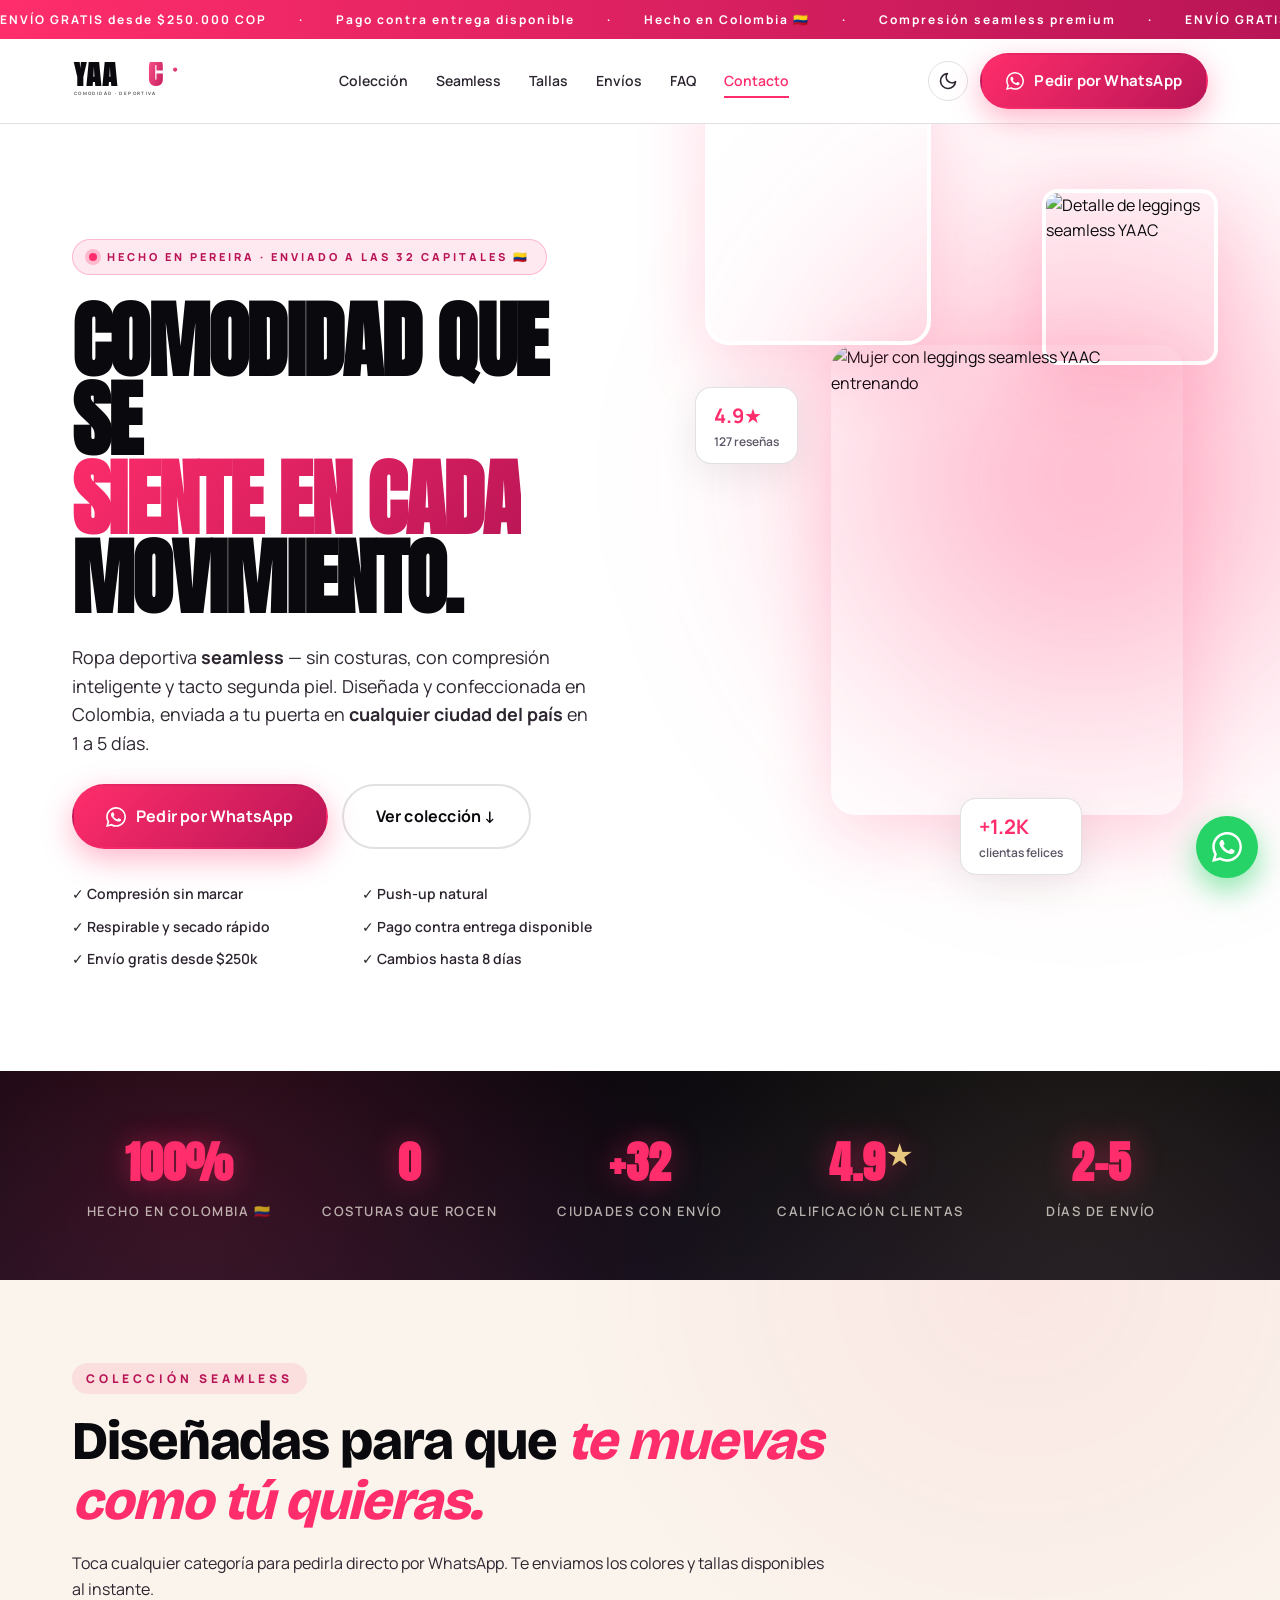
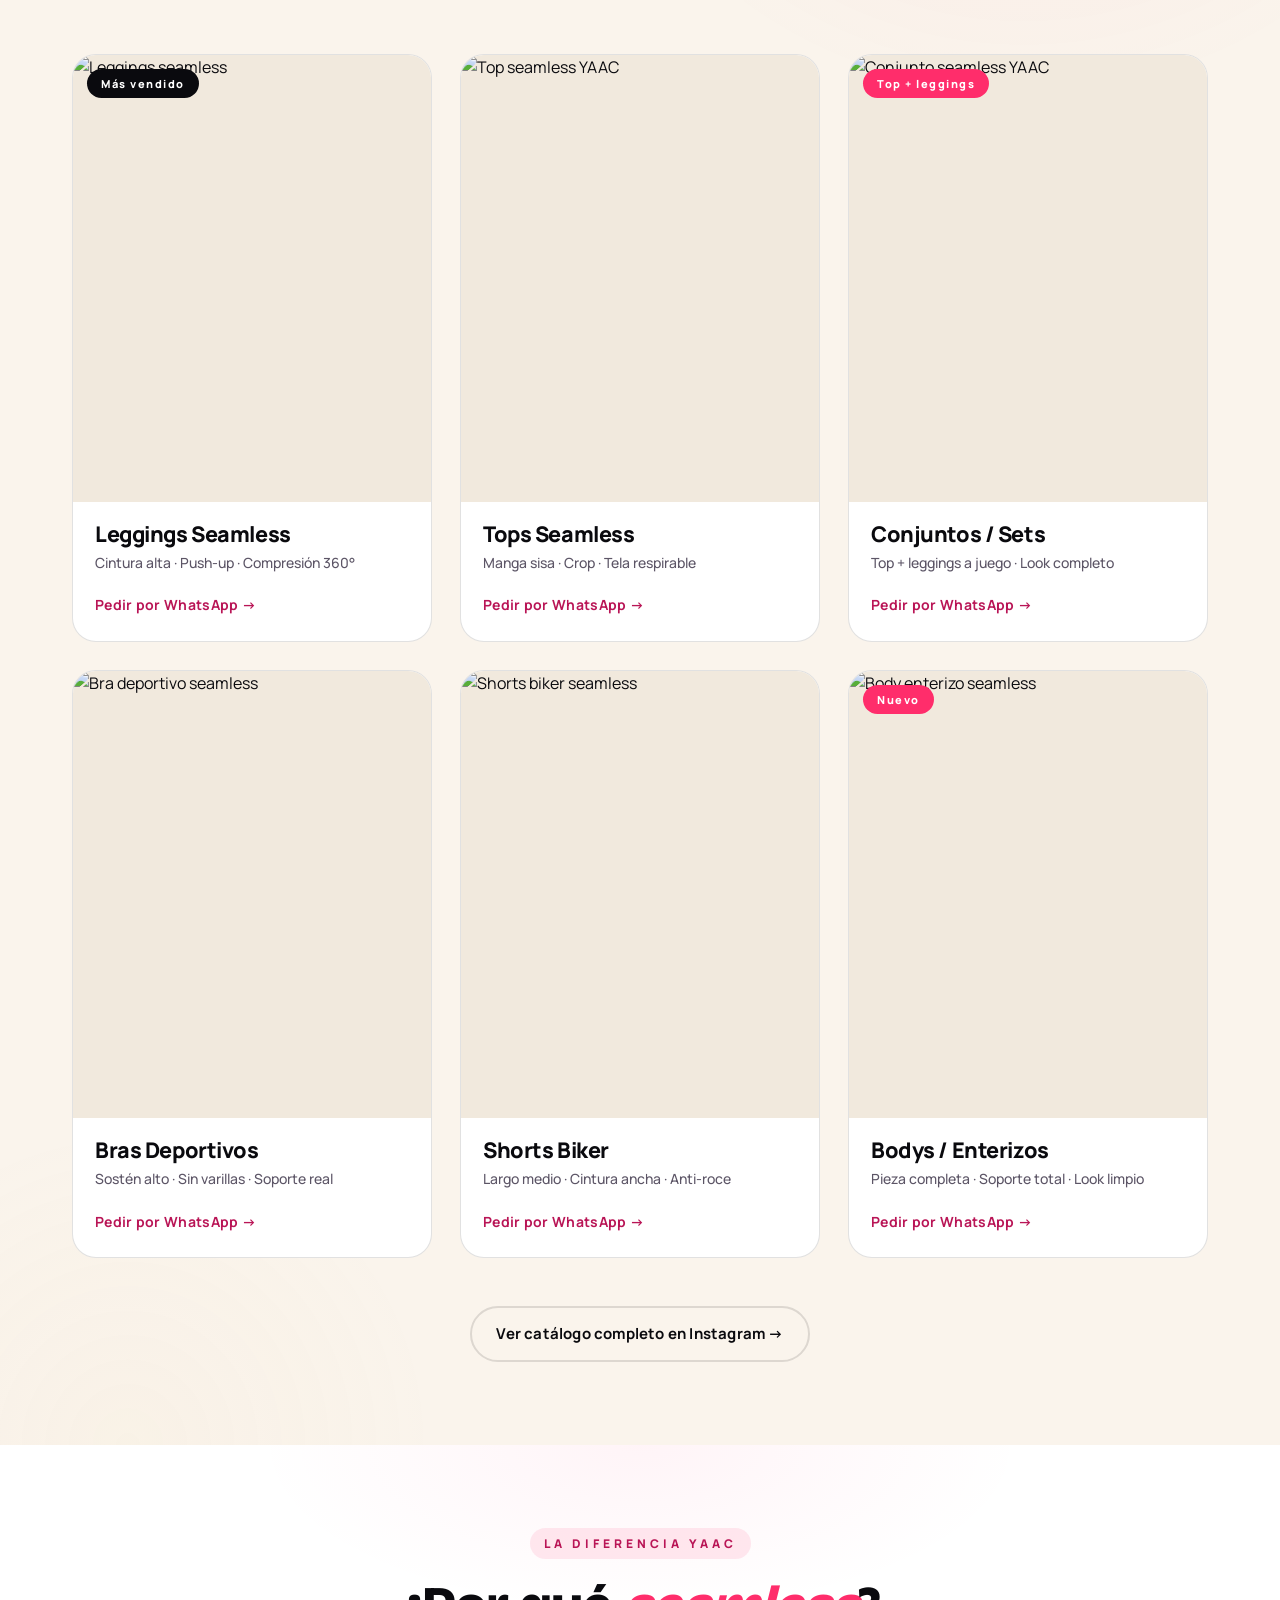
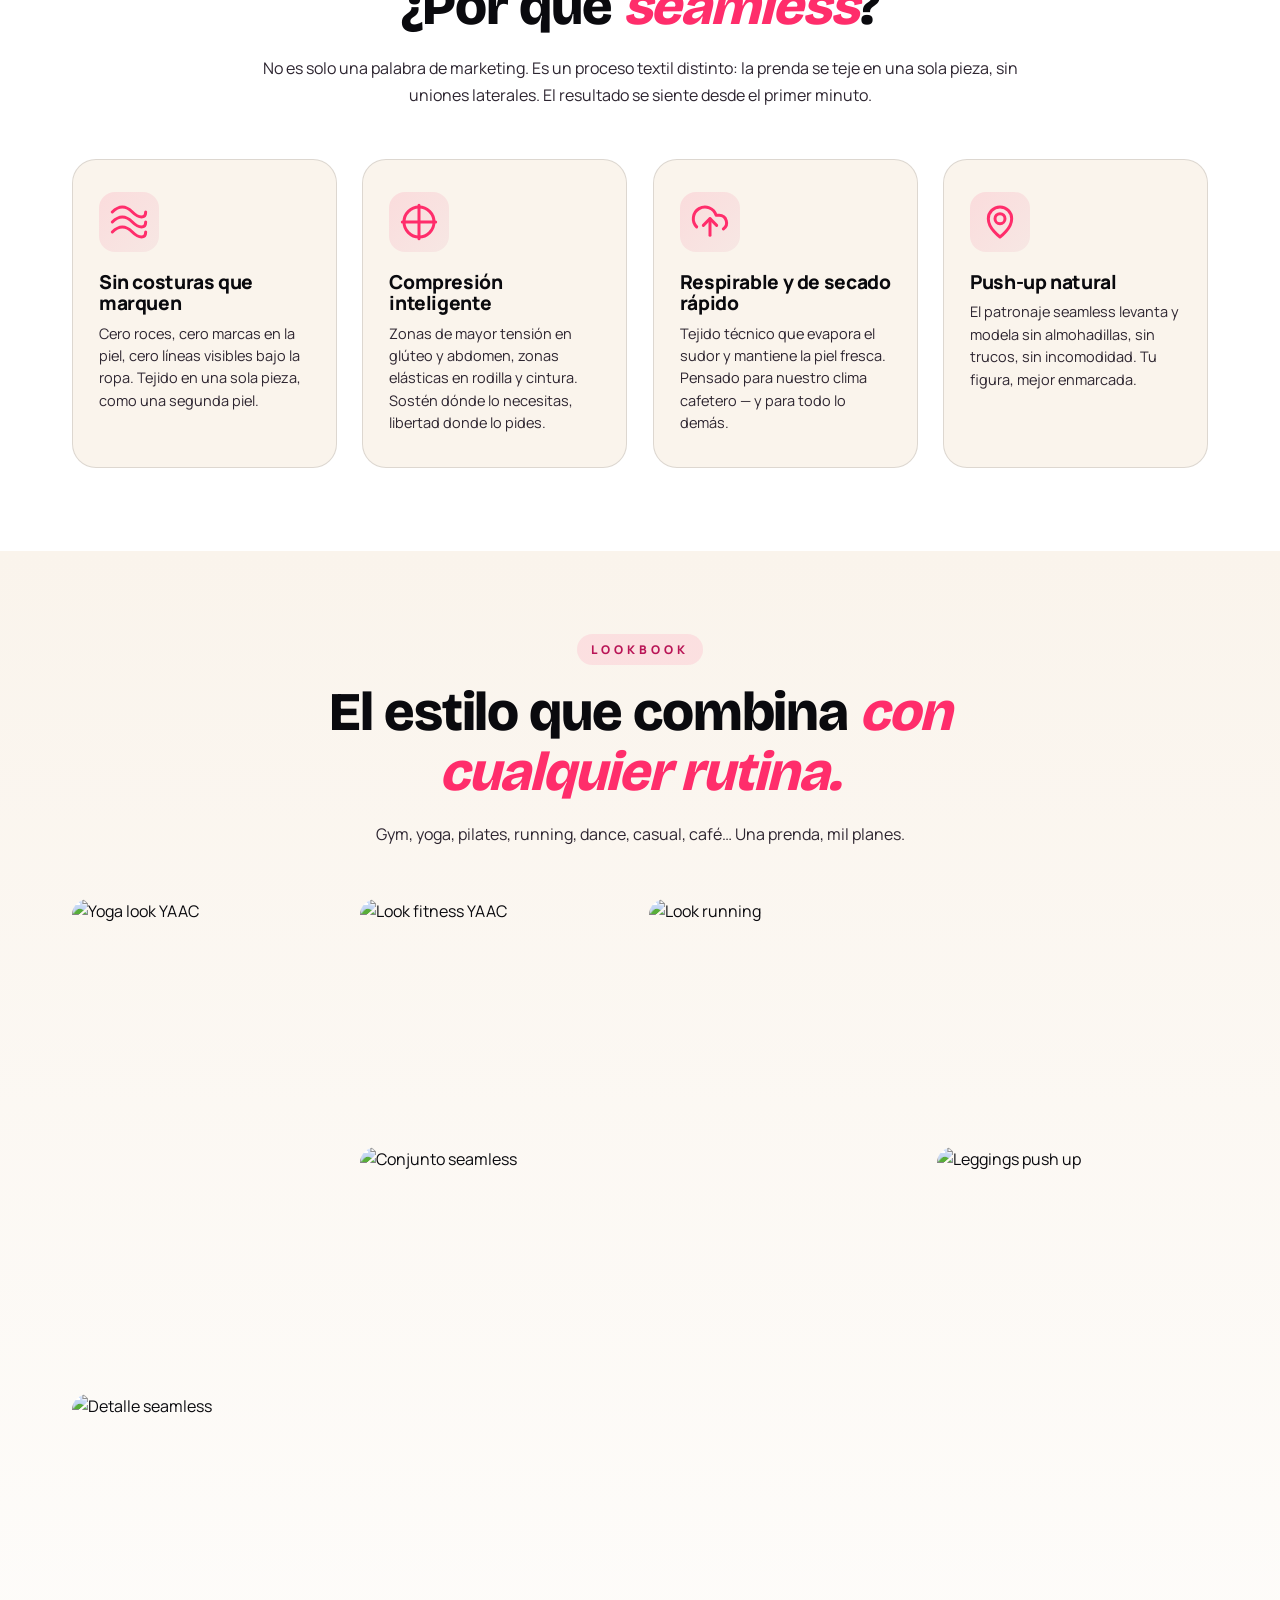
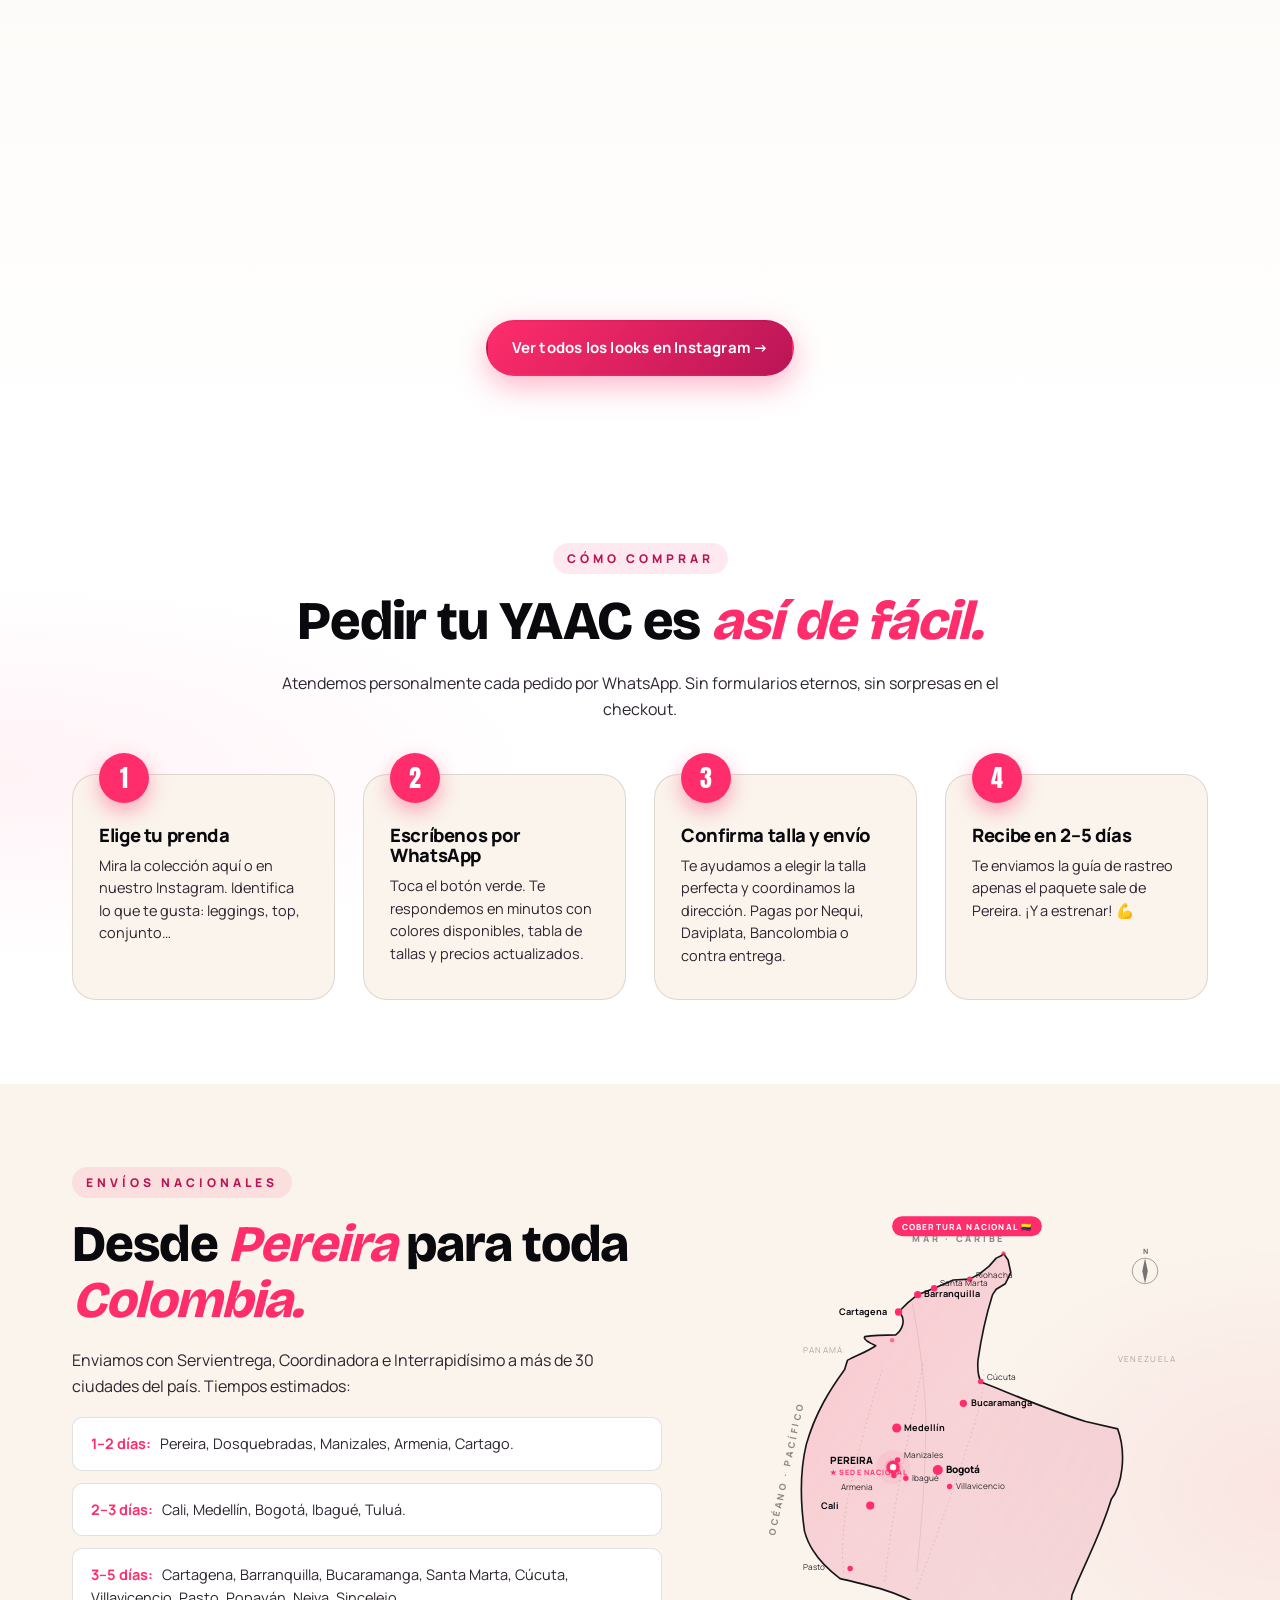
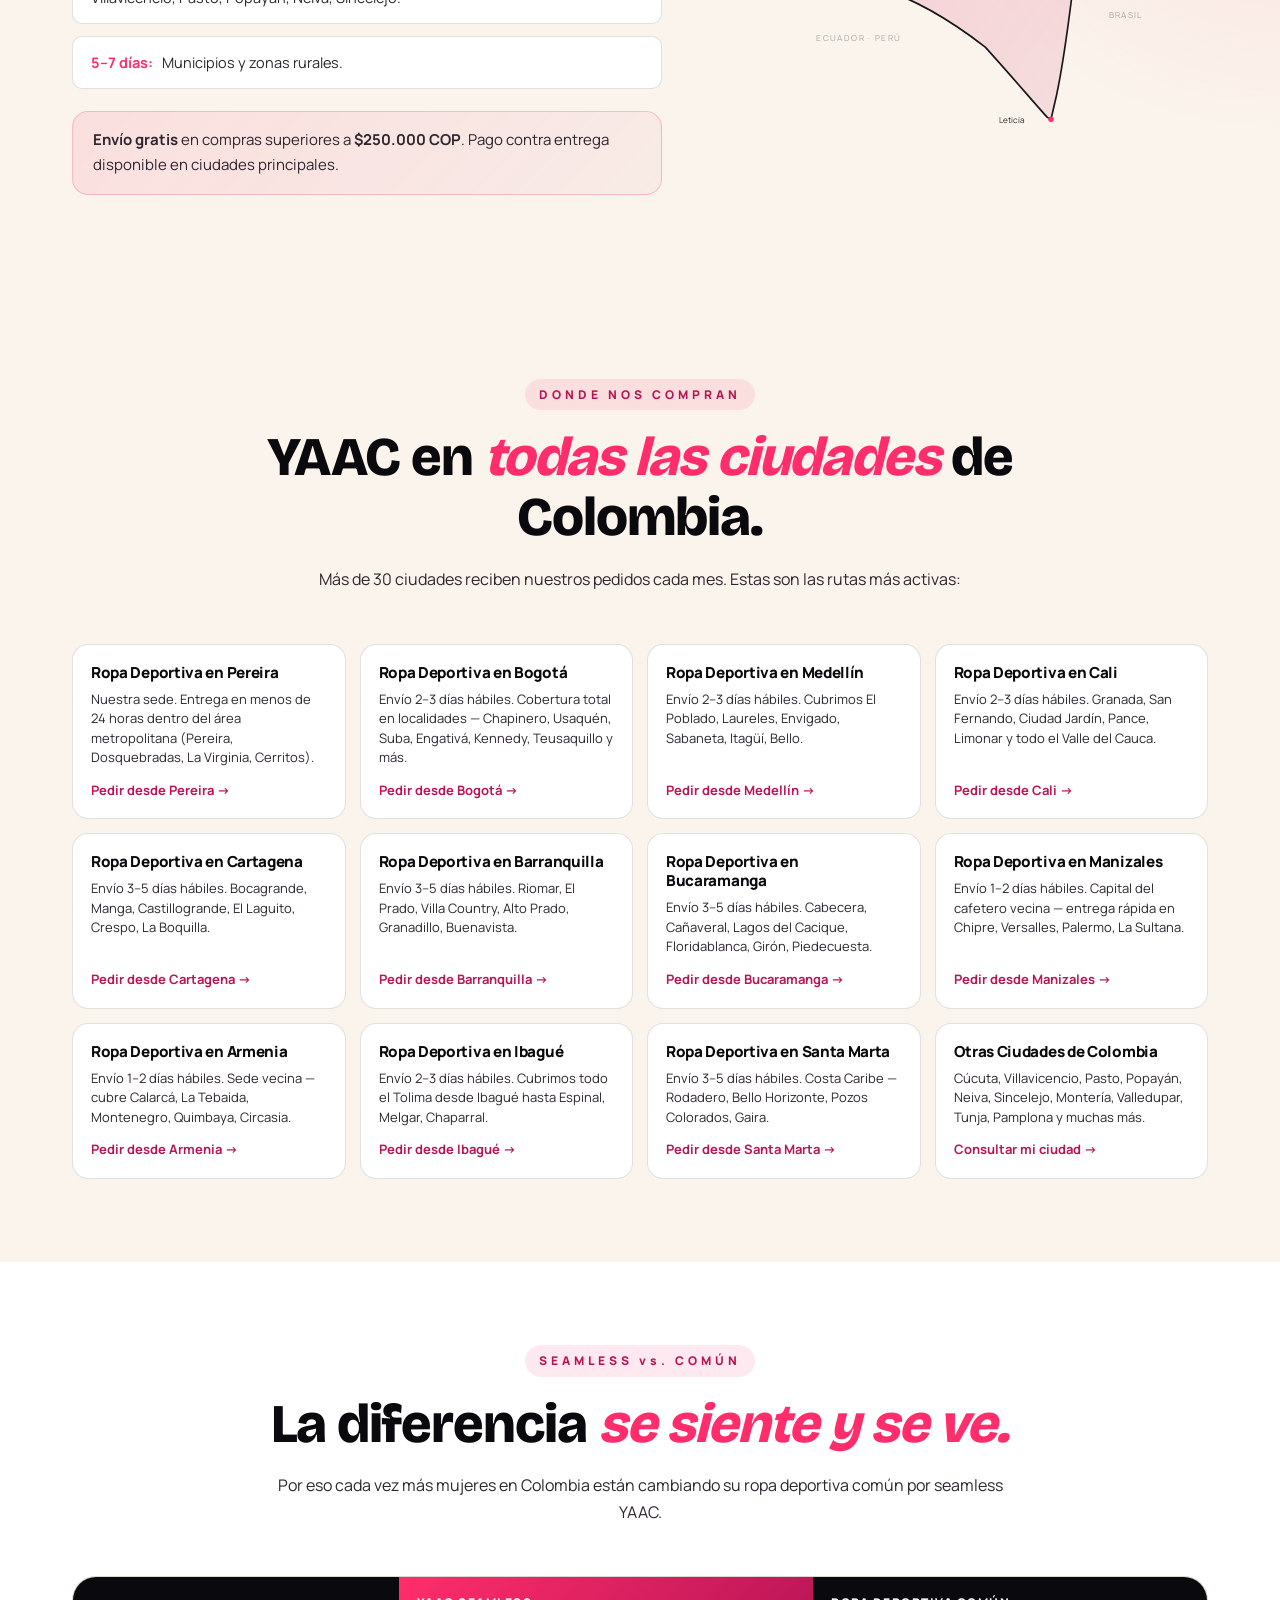
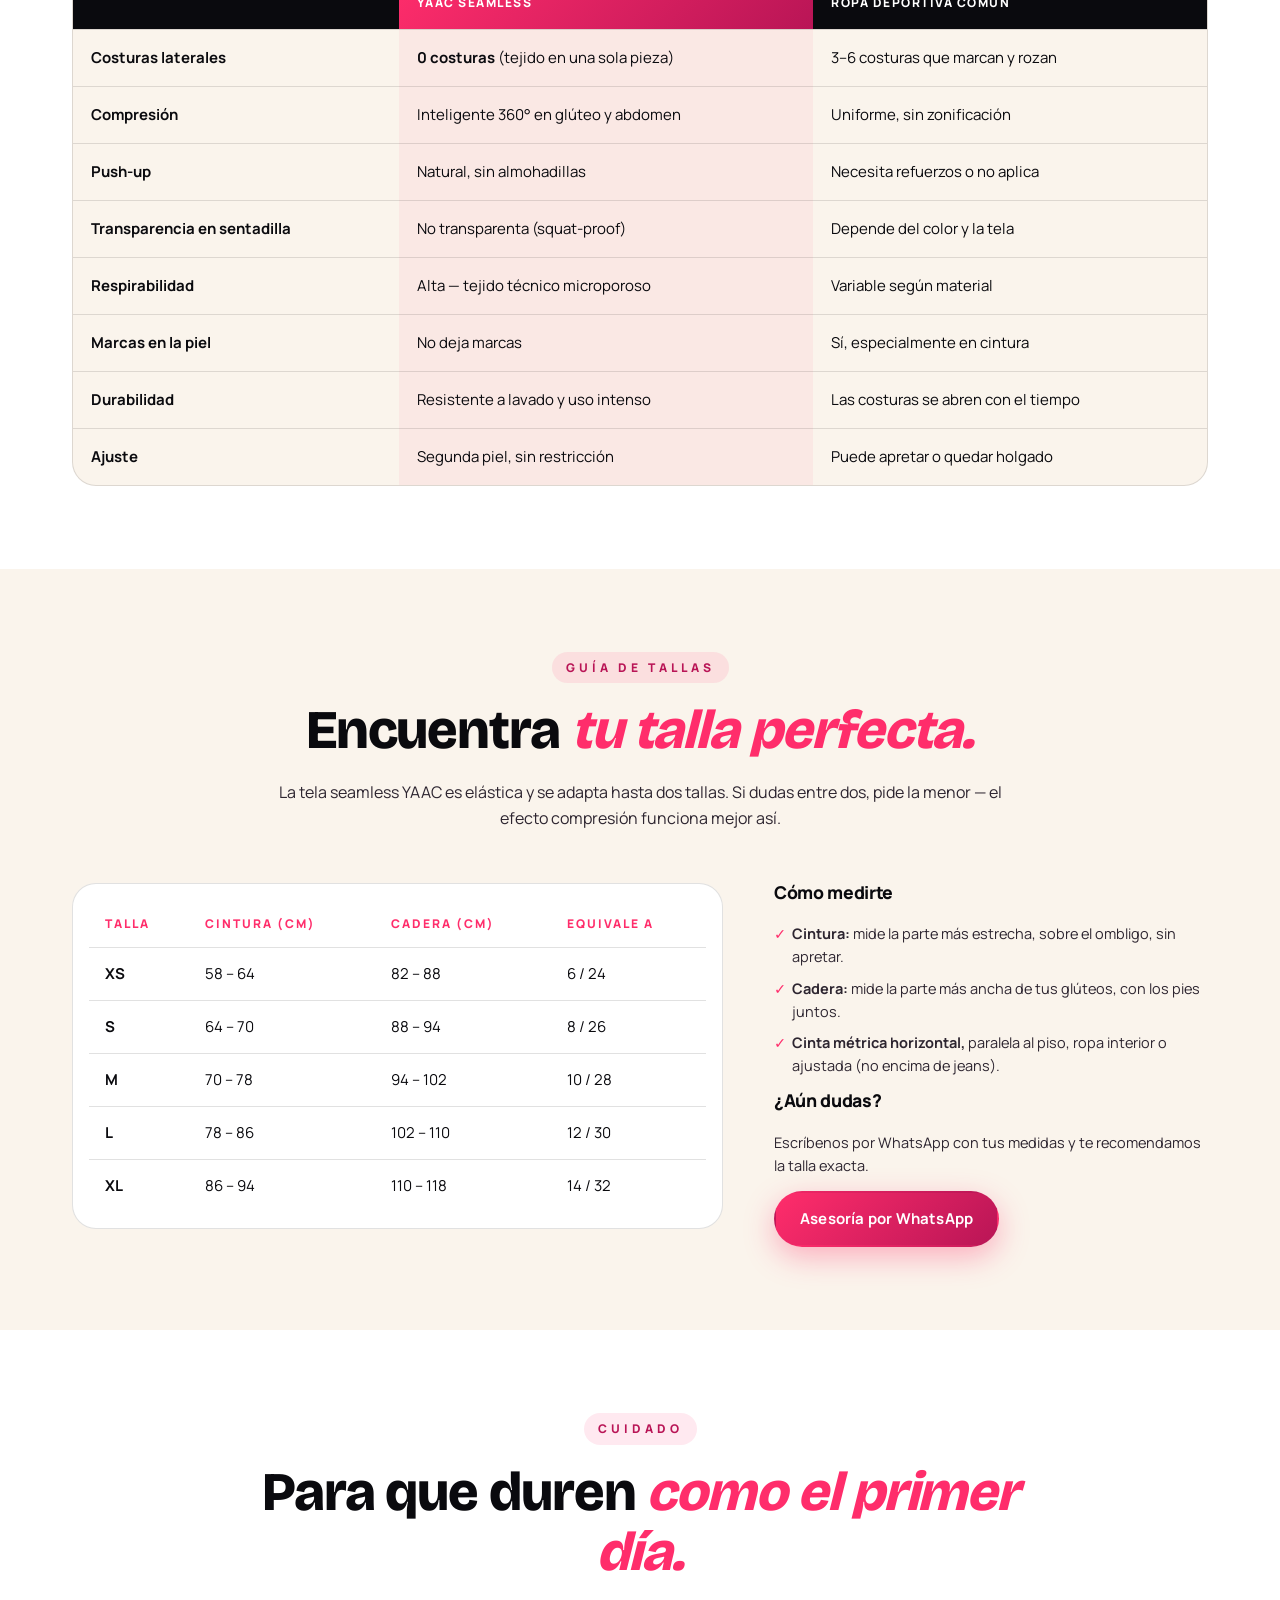
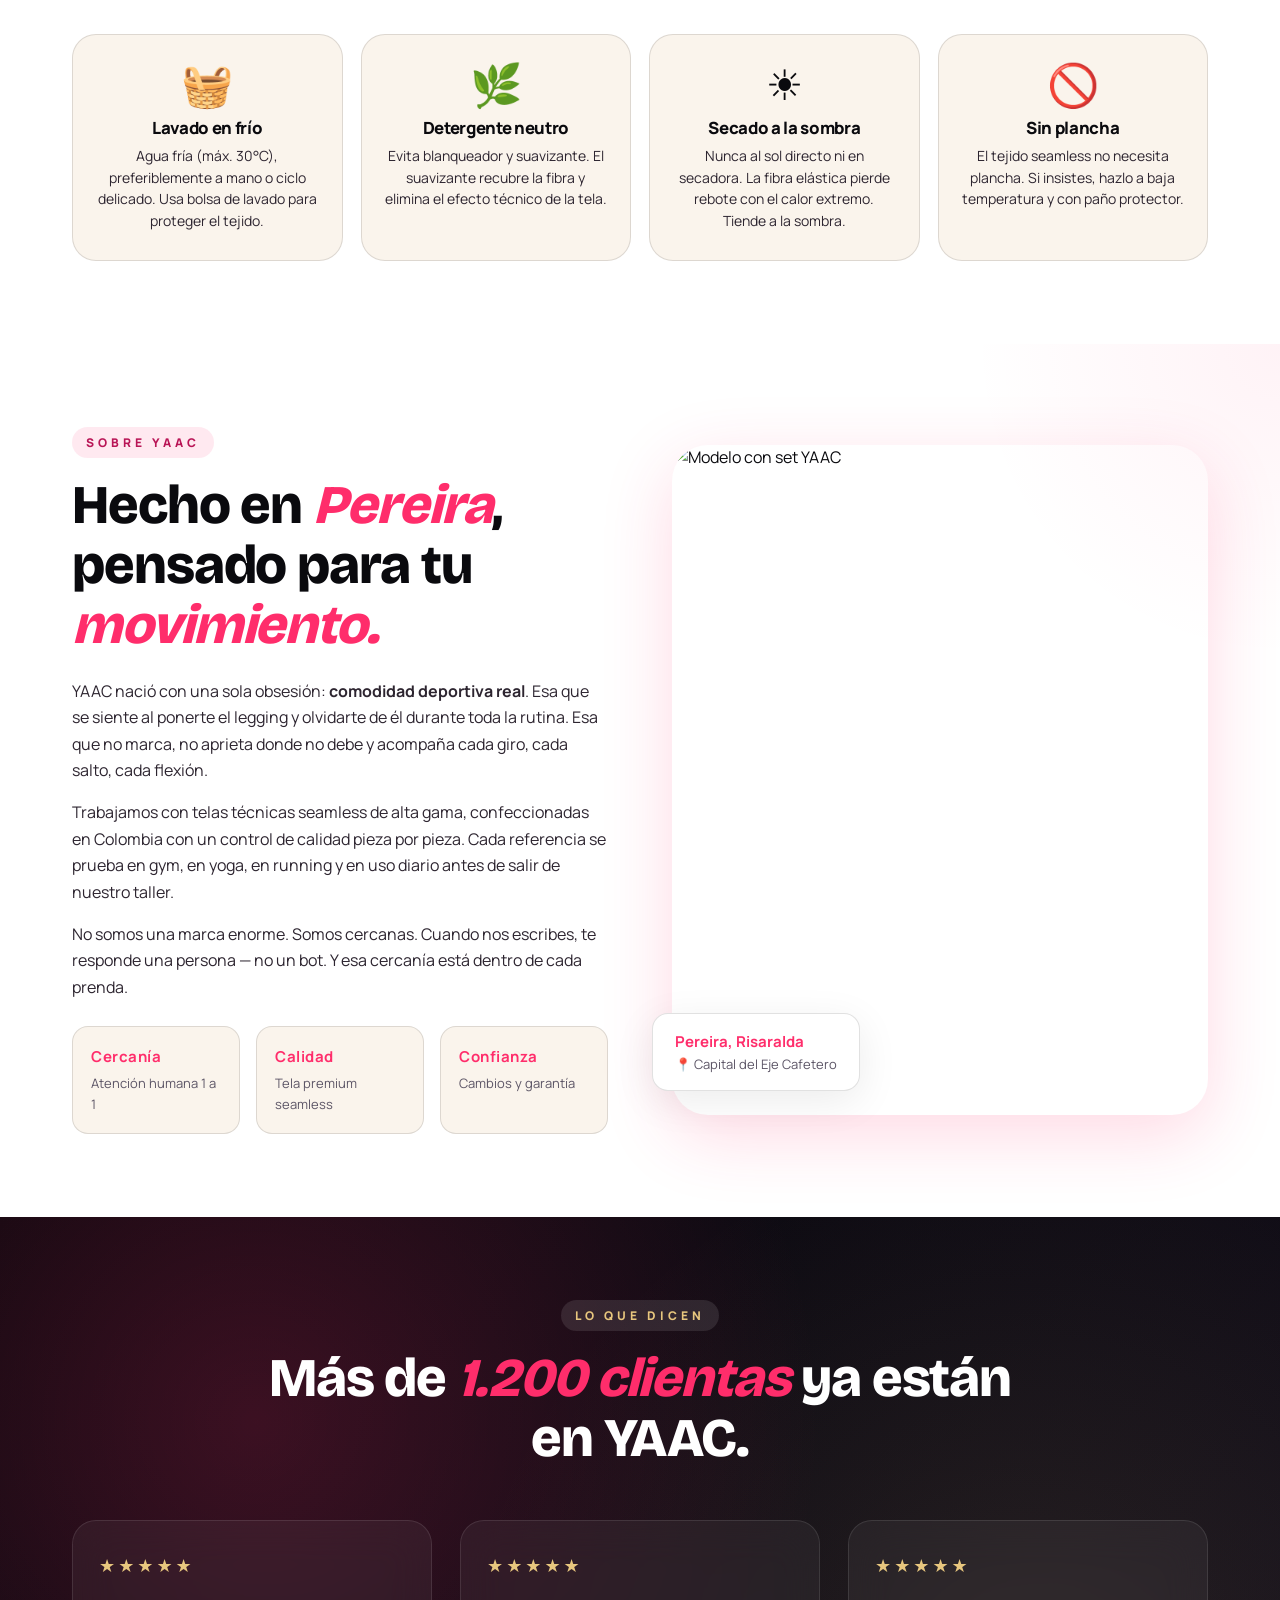
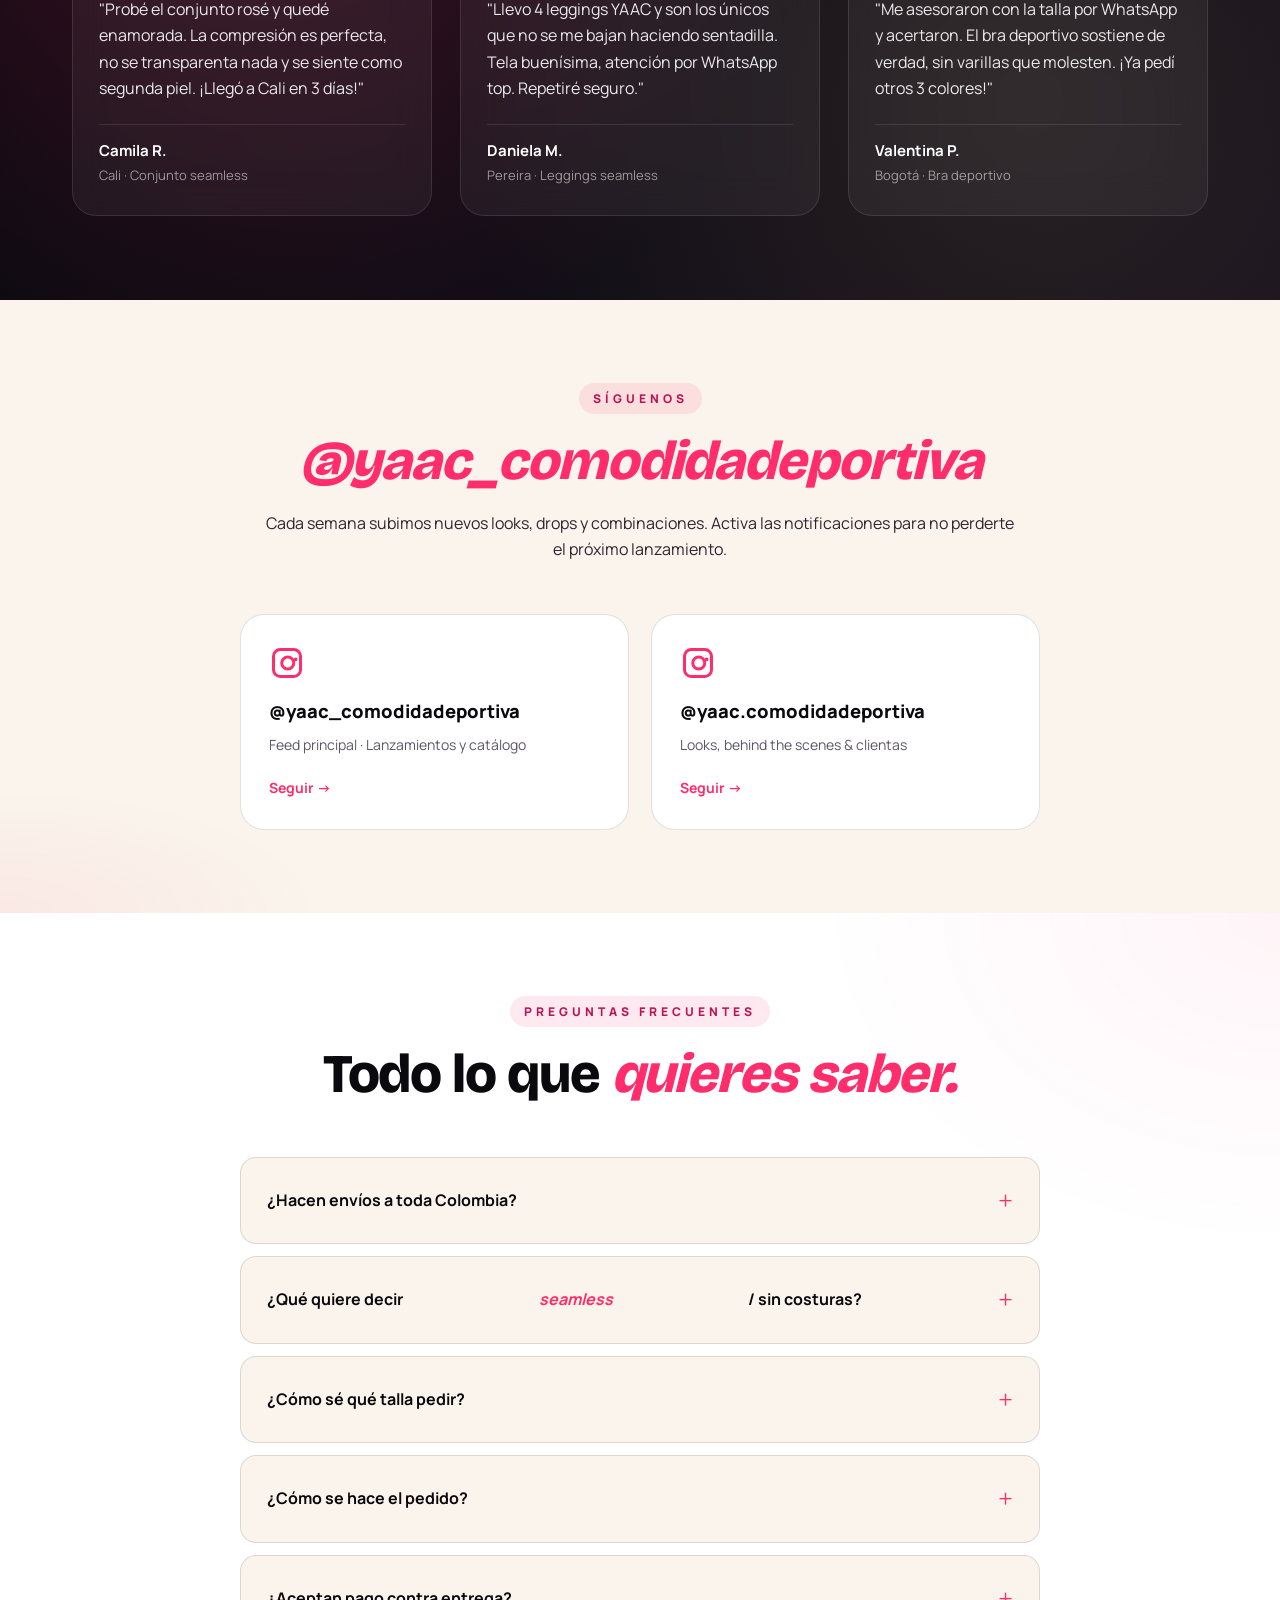
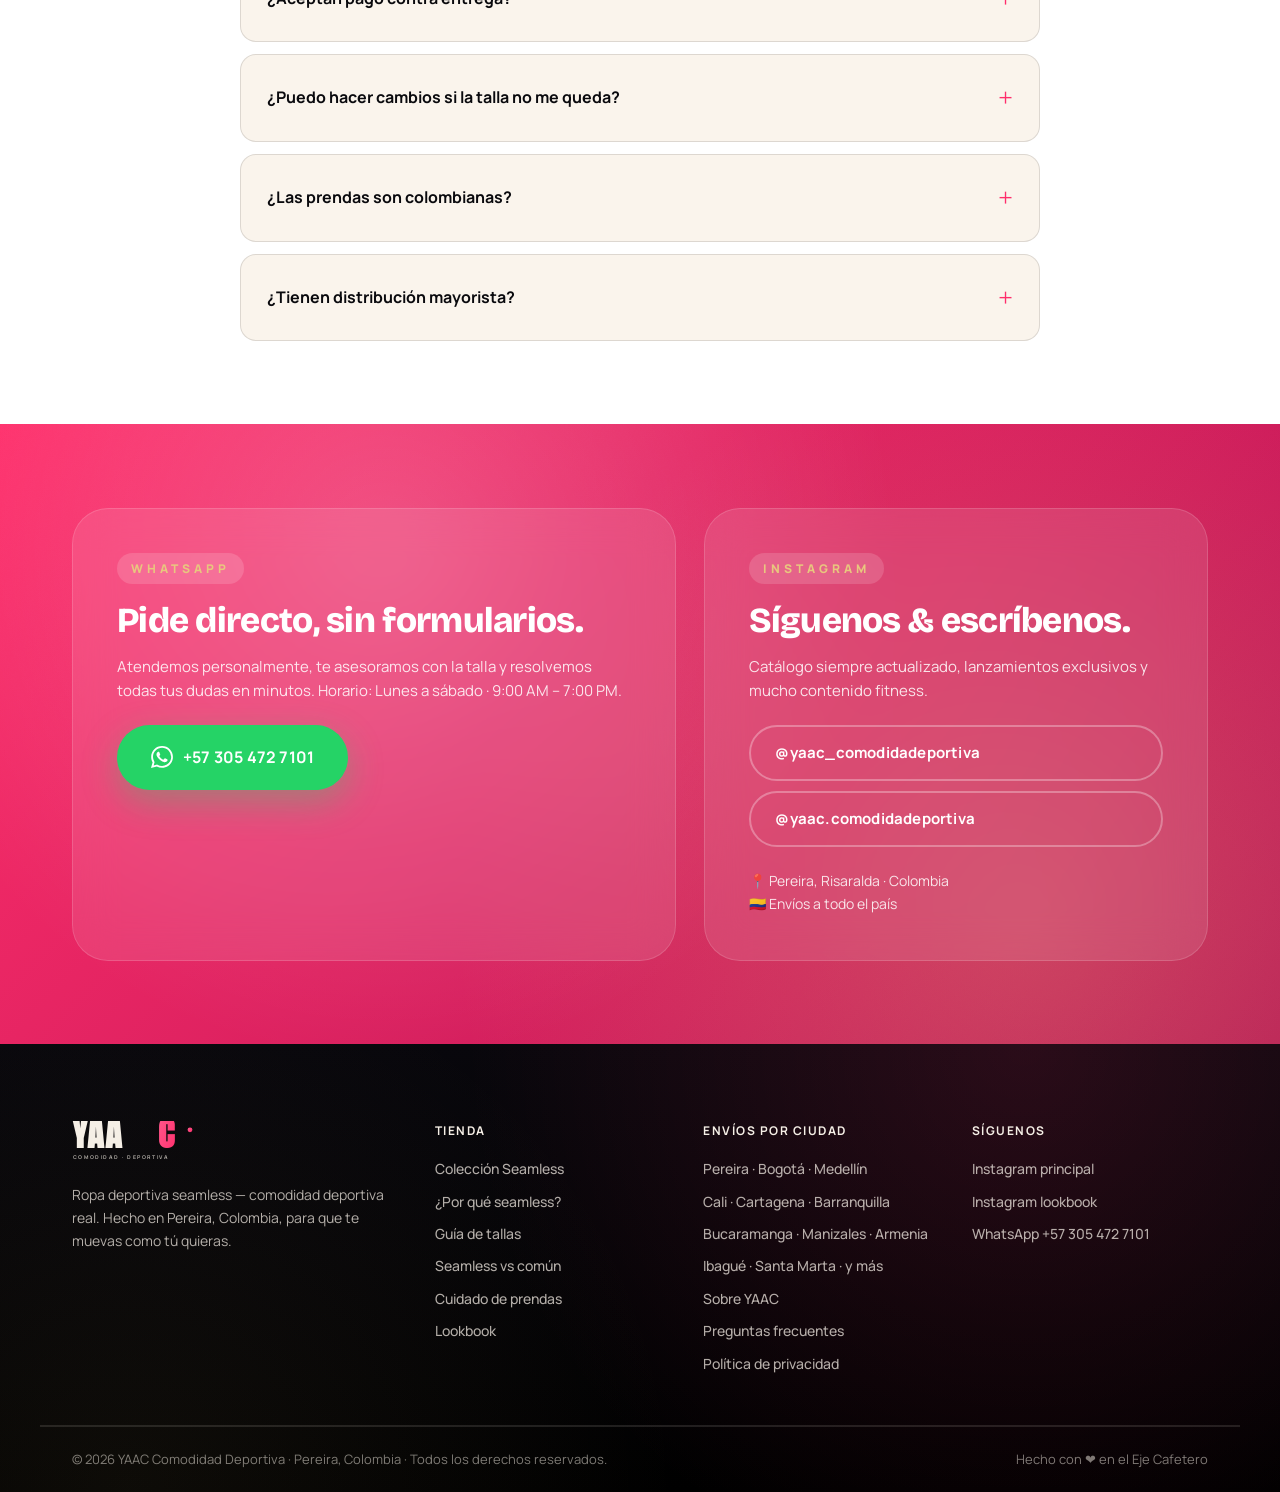
==== commit 09255898: "Map: refined Colombia silhouette with neighbor labels + better Guajira peninsula - New viewBox 460x6" ====
--- a/index.html
+++ b/index.html
@@ -661,13 +661,13 @@
         <p class="ship-free"><strong>Envío gratis</strong> en compras superiores a <strong>$250.000 COP</strong>. Pago contra entrega disponible en ciudades principales.</p>
       </div>
       <div class="ship-map" aria-label="Mapa de Colombia con ciudades atendidas por YAAC">
-        <svg viewBox="0 0 460 600" xmlns="http://www.w3.org/2000/svg" role="img" aria-labelledby="mapTitle">
+        <svg viewBox="0 0 460 620" xmlns="http://www.w3.org/2000/svg" role="img" aria-labelledby="mapTitle">
           <title id="mapTitle">Colombia — Cobertura nacional YAAC</title>
-          <desc>Silueta geográfica real de Colombia con la península de La Guajira al noreste, costa Pacífica al oeste y corredor amazónico hasta Leticia al sur. Pereira (sede) destacada en el centro-oeste.</desc>
+          <desc>Silueta geográfica real de Colombia con la península de La Guajira al noreste, costa Pacífica al oeste, corredor amazónico hasta Leticia al sur y proyección hacia los Llanos al este. Pereira (sede) destacada en el centro-oeste.</desc>
           <defs>
             <linearGradient id="coGrad" x1="0" y1="0" x2="1" y2="1">
-              <stop offset="0%" stop-color="rgba(255,45,107,0.20)"/>
-              <stop offset="100%" stop-color="rgba(194,24,91,0.08)"/>
+              <stop offset="0%" stop-color="rgba(255,45,107,0.22)"/>
+              <stop offset="100%" stop-color="rgba(194,24,91,0.10)"/>
             </linearGradient>
             <filter id="cityGlow" x="-50%" y="-50%" width="200%" height="200%">
               <feGaussianBlur stdDeviation="2" result="blur"/>
@@ -675,146 +675,147 @@
             </filter>
           </defs>
 
-          <!-- Sea / neighbor country labels -->
-          <text x="160" y="40" font-family="Manrope, sans-serif" font-size="9" font-weight="700" letter-spacing="3" fill="currentColor" opacity="0.45">MAR · CARIBE</text>
-          <text x="22" y="340" font-family="Manrope, sans-serif" font-size="9" font-weight="700" letter-spacing="3" fill="currentColor" opacity="0.45" transform="rotate(-78 22 340)">OC&#201;ANO · PAC&#205;FICO</text>
-          <text x="395" y="135" font-family="Manrope, sans-serif" font-size="8" fill="currentColor" opacity="0.30" letter-spacing="1.5">VENEZUELA</text>
-          <text x="380" y="430" font-family="Manrope, sans-serif" font-size="8" fill="currentColor" opacity="0.30" letter-spacing="1.5">BRASIL</text>
-          <text x="60" y="465" font-family="Manrope, sans-serif" font-size="8" fill="currentColor" opacity="0.30" letter-spacing="1.5">ECUADOR · PER&#218;</text>
-          <text x="65" y="160" font-family="Manrope, sans-serif" font-size="8" fill="currentColor" opacity="0.30" letter-spacing="1.5">PANAM&#193;</text>
-
-          <!-- Colombia silhouette (silueta real basada en coords lat/lon)
-               viewBox: 0 0 460 600 · x = 30 + (lon+80)*29.28 · y = 50 + (12.5-lat)*30
-               Tracing clockwise from Punta Gallinas (12.46N, 71.66W) -->
+          <!-- Neighbor country labels (subtle context) -->
+          <text x="170" y="38" font-family="Manrope, sans-serif" font-size="10" font-weight="800" letter-spacing="3" fill="currentColor" opacity="0.45">MAR · CARIBE</text>
+          <text x="20" y="360" font-family="Manrope, sans-serif" font-size="10" font-weight="800" letter-spacing="3" fill="currentColor" opacity="0.45" transform="rotate(-78 20 360)">OC&#201;ANO · PAC&#205;FICO</text>
+          <text x="395" y="170" font-family="Manrope, sans-serif" font-size="9" fill="currentColor" opacity="0.32" letter-spacing="1.5">VENEZUELA</text>
+          <text x="385" y="450" font-family="Manrope, sans-serif" font-size="9" fill="currentColor" opacity="0.32" letter-spacing="1.5">BRASIL</text>
+          <text x="65" y="475" font-family="Manrope, sans-serif" font-size="9" fill="currentColor" opacity="0.32" letter-spacing="1.5">ECUADOR · PER&#218;</text>
+          <text x="50" y="160" font-family="Manrope, sans-serif" font-size="9" fill="currentColor" opacity="0.32" letter-spacing="1.5">PANAM&#193;</text>
+
+          <!-- Colombia silhouette
+               viewBox: 0 0 460 620 · x = 50 + (lon+79)*30 · y = 50 + (12.5-lat)*30.6
+               Trazado horario desde Punta Gallinas (12.46° N, 71.66° W) -->
           <path
-            d="M 274 51
-               L 280 56
-               L 285 66
-               C 283 78, 278 86, 268 88
+            d="M 270 51
+               L 275 58
+               L 278 72
+               L 272 84
+               L 262 90
                L 258 96
-               C 250 110, 244 135, 244 160
-               C 245 178, 250 188, 252 192
-               C 285 200, 325 218, 360 232
-               L 396 240
-               C 403 265, 398 295, 388 322
-               C 380 360, 365 395, 350 425
-               C 342 460, 336 500, 330 540
-               L 326 552
-               C 318 552, 308 545, 295 530
-               C 270 505, 240 478, 200 452
-               C 165 438, 130 420, 100 405
-               L 92 395
-               C 72 380, 55 365, 50 332
-               C 45 300, 48 270, 54 240
-               C 62 210, 75 188, 90 170
-               C 98 165, 104 165, 110 165
-               L 110 155
-               C 120 148, 132 145, 142 142
-               C 152 142, 158 137, 162 130
-               C 167 120, 162 113, 160 110
-               L 175 100
-               L 183 95
-               L 200 87
-               L 217 79
-               L 235 73
-               L 252 66
-               L 263 62
-               L 274 51 Z"
+               C 252 115, 246 140, 242 168
+               C 241 182, 244 190, 246 192
+               C 268 200, 312 220, 360 235
+               L 395 243
+               C 405 270, 400 305, 388 320
+               C 376 360, 358 392, 345 425
+               C 340 465, 335 502, 328 535
+               L 322 561
+               L 318 559
+               C 305 545, 280 515, 250 482
+               C 215 455, 175 430, 135 418
+               C 112 412, 100 409, 91 407
+               C 75 395, 58 378, 52 355
+               C 47 320, 48 285, 54 260
+               C 64 225, 80 200, 96 178
+               L 99 168
+               C 110 162, 122 158, 130 152
+               C 122 148, 116 145, 118 142
+               C 130 140, 142 140, 152 140
+               C 160 134, 162 124, 158 118
+               L 155 115
+               L 165 105
+               L 176 96
+               L 194 89
+               L 215 80
+               L 233 79
+               L 244 73
+               L 254 65
+               L 262 56
+               L 268 53
+               L 270 51 Z"
             fill="url(#coGrad)"
             stroke="currentColor"
-            stroke-width="1.6"
+            stroke-width="1.8"
             stroke-linejoin="round"
-            opacity="0.92"/>
-
-          <!-- Internal cordillera lines (3 ranges: Occidental, Central, Oriental) -->
-          <g stroke="currentColor" stroke-width="0.6" fill="none" opacity="0.22" stroke-dasharray="2 3">
-            <!-- Cordillera Occidental -->
-            <path d="M 100 400 C 95 360, 105 310, 120 260 C 130 220, 135 200, 140 180"/>
-            <!-- Cordillera Central -->
-            <path d="M 140 410 C 145 360, 155 310, 165 260 C 172 220, 178 200, 180 175"/>
-            <!-- Cordillera Oriental (passes through Bogotá → Bucaramanga) -->
-            <path d="M 175 415 C 190 365, 210 310, 230 260 C 245 220, 250 195, 250 175"/>
+            opacity="0.95"/>
+
+          <!-- 3 cordilleras como líneas dashed sutiles -->
+          <g stroke="currentColor" stroke-width="0.6" fill="none" opacity="0.20" stroke-dasharray="2 3">
+            <path d="M 95 400 C 90 360, 100 305, 115 255 C 125 215, 132 195, 138 175"/>
+            <path d="M 140 410 C 145 360, 155 305, 165 255 C 172 215, 178 195, 182 170"/>
+            <path d="M 175 418 C 195 365, 215 310, 232 258 C 245 218, 250 195, 248 175"/>
           </g>
 
-          <!-- Magdalena River (subtle) -->
-          <path d="M 165 415 C 175 360, 185 310, 188 250 C 188 200, 180 150, 170 110" stroke="currentColor" stroke-width="0.4" fill="none" opacity="0.18"/>
-
-          <!-- Pereira pulse (SEDE) -->
+          <!-- Río Magdalena (sutil) -->
+          <path d="M 175 400 C 180 350, 185 290, 185 230 C 183 180, 175 130, 170 105" stroke="currentColor" stroke-width="0.5" fill="none" opacity="0.18"/>
+
+          <!-- Pereira pulse (SEDE) — coord lat 4.81 lon -75.69 → (149, 285) -->
           <g>
-            <circle cx="156" cy="281" r="18" fill="rgba(255,45,107,0.20)">
+            <circle cx="149" cy="285" r="18" fill="rgba(255,45,107,0.22)">
               <animate attributeName="r" values="14;24;14" dur="2.4s" repeatCount="indefinite"/>
-              <animate attributeName="opacity" values="0.45;0;0.45" dur="2.4s" repeatCount="indefinite"/>
+              <animate attributeName="opacity" values="0.50;0;0.50" dur="2.4s" repeatCount="indefinite"/>
             </circle>
-            <circle cx="156" cy="281" r="7" fill="#FF2D6B" filter="url(#cityGlow)"/>
-            <circle cx="156" cy="281" r="3.5" fill="#FFFFFF"/>
+            <circle cx="149" cy="285" r="7" fill="#FF2D6B" filter="url(#cityGlow)"/>
+            <circle cx="149" cy="285" r="3.5" fill="#FFFFFF"/>
           </g>
-          <text x="86" y="278" font-family="Manrope, sans-serif" font-size="11" font-weight="800" fill="currentColor">PEREIRA</text>
-          <text x="86" y="290" font-family="Manrope, sans-serif" font-size="8" font-weight="700" fill="#FF2D6B" letter-spacing="1.2">&#9733; SEDE NACIONAL</text>
-
-          <!-- Cities (real geo-positioned) -->
+          <text x="80" y="282" font-family="Manrope, sans-serif" font-size="11" font-weight="800" fill="currentColor">PEREIRA</text>
+          <text x="80" y="294" font-family="Manrope, sans-serif" font-size="8" font-weight="700" fill="#FF2D6B" letter-spacing="1.2">&#9733; SEDE NACIONAL</text>
+
+          <!-- Ciudades (geo-posicionadas con coords reales lat/lon) -->
           <g fill="#FF2D6B">
-            <!-- Punta Gallinas marker (decorative apex) -->
-            <circle cx="274" cy="51" r="2.5" opacity="0.6"/>
-
+            <!-- Punta Gallinas (apex norte) -->
+            <circle cx="270" cy="51" r="2.5" opacity="0.7"/>
+
+            <!-- Riohacha -->
+            <circle cx="233" cy="79" r="3"/>
+            <text x="240" y="78" font-family="Manrope, sans-serif" font-size="9" fill="currentColor" opacity="0.85">Riohacha</text>
+            <!-- Santa Marta -->
+            <circle cx="194" cy="89" r="3.5"/>
+            <text x="200" y="86" font-family="Manrope, sans-serif" font-size="9" fill="currentColor" opacity="0.85">Santa Marta</text>
             <!-- Barranquilla -->
-            <circle cx="183" cy="95" r="4"/>
-            <text x="190" y="98" font-family="Manrope, sans-serif" font-size="10" font-weight="700" fill="currentColor">Barranquilla</text>
-            <!-- Santa Marta -->
-            <circle cx="200" cy="87" r="3.5"/>
-            <text x="207" y="85" font-family="Manrope, sans-serif" font-size="9" fill="currentColor" opacity="0.85">Santa Marta</text>
-            <!-- Riohacha -->
-            <circle cx="238" cy="76" r="3"/>
-            <text x="245" y="74" font-family="Manrope, sans-serif" font-size="9" fill="currentColor" opacity="0.85">Riohacha</text>
+            <circle cx="176" cy="96" r="4"/>
+            <text x="183" y="99" font-family="Manrope, sans-serif" font-size="10" font-weight="700" fill="currentColor">Barranquilla</text>
             <!-- Cartagena -->
-            <circle cx="161" cy="113" r="4"/>
-            <text x="95" y="116" font-family="Manrope, sans-serif" font-size="10" font-weight="700" fill="currentColor">Cartagena</text>
+            <circle cx="155" cy="115" r="4"/>
+            <text x="90" y="118" font-family="Manrope, sans-serif" font-size="10" font-weight="700" fill="currentColor">Cartagena</text>
             <!-- Sincelejo / Montería area -->
-            <circle cx="148" cy="142" r="2.5" opacity="0.7"/>
+            <circle cx="148" cy="146" r="2.5" opacity="0.6"/>
             <!-- Medellín -->
-            <circle cx="159" cy="238" r="5"/>
-            <text x="167" y="241" font-family="Manrope, sans-serif" font-size="10" font-weight="700" fill="currentColor">Medellín</text>
+            <circle cx="153" cy="242" r="5"/>
+            <text x="161" y="245" font-family="Manrope, sans-serif" font-size="10" font-weight="700" fill="currentColor">Medellín</text>
             <!-- Manizales -->
-            <circle cx="161" cy="270" r="3"/>
-            <text x="168" y="268" font-family="Manrope, sans-serif" font-size="9" fill="currentColor" opacity="0.85">Manizales</text>
+            <circle cx="154" cy="277" r="3"/>
+            <text x="161" y="275" font-family="Manrope, sans-serif" font-size="9" fill="currentColor" opacity="0.85">Manizales</text>
             <!-- Armenia (close to Pereira) -->
-            <circle cx="157" cy="289" r="3"/>
-            <text x="100" y="306" font-family="Manrope, sans-serif" font-size="9" fill="currentColor" opacity="0.85">Armenia</text>
+            <circle cx="150" cy="294" r="3"/>
+            <text x="92" y="310" font-family="Manrope, sans-serif" font-size="9" fill="currentColor" opacity="0.85">Armenia</text>
             <!-- Ibagué -->
-            <circle cx="170" cy="292" r="3"/>
-            <text x="178" y="295" font-family="Manrope, sans-serif" font-size="9" fill="currentColor" opacity="0.85">Ibagué</text>
+            <circle cx="163" cy="297" r="3"/>
+            <text x="170" y="300" font-family="Manrope, sans-serif" font-size="9" fill="currentColor" opacity="0.85">Ibagué</text>
             <!-- Cali -->
-            <circle cx="132" cy="322" r="4.5"/>
-            <text x="80" y="326" font-family="Manrope, sans-serif" font-size="10" font-weight="700" fill="currentColor">Cali</text>
+            <circle cx="124" cy="327" r="4.5"/>
+            <text x="70" y="331" font-family="Manrope, sans-serif" font-size="10" font-weight="700" fill="currentColor">Cali</text>
             <!-- Bogotá -->
-            <circle cx="204" cy="284" r="5.5"/>
-            <text x="213" y="287" font-family="Manrope, sans-serif" font-size="11" font-weight="800" fill="currentColor">Bogotá</text>
+            <circle cx="198" cy="288" r="5.5"/>
+            <text x="207" y="291" font-family="Manrope, sans-serif" font-size="11" font-weight="800" fill="currentColor">Bogotá</text>
             <!-- Bucaramanga -->
-            <circle cx="232" cy="211" r="4"/>
-            <text x="240" y="214" font-family="Manrope, sans-serif" font-size="10" font-weight="700" fill="currentColor">Bucaramanga</text>
+            <circle cx="226" cy="215" r="4"/>
+            <text x="234" y="218" font-family="Manrope, sans-serif" font-size="10" font-weight="700" fill="currentColor">Bucaramanga</text>
             <!-- Cúcuta -->
-            <circle cx="250" cy="188" r="3"/>
-            <text x="257" y="186" font-family="Manrope, sans-serif" font-size="9" fill="currentColor" opacity="0.85">Cúcuta</text>
+            <circle cx="245" cy="191" r="3"/>
+            <text x="252" y="190" font-family="Manrope, sans-serif" font-size="9" fill="currentColor" opacity="0.85">Cúcuta</text>
             <!-- Villavicencio -->
-            <circle cx="217" cy="301" r="3"/>
-            <text x="225" y="304" font-family="Manrope, sans-serif" font-size="9" fill="currentColor" opacity="0.85">Villavicencio</text>
+            <circle cx="211" cy="306" r="3"/>
+            <text x="218" y="309" font-family="Manrope, sans-serif" font-size="9" fill="currentColor" opacity="0.85">Villavicencio</text>
             <!-- Pasto -->
-            <circle cx="110" cy="389" r="3"/>
-            <text x="58" y="392" font-family="Manrope, sans-serif" font-size="9" fill="currentColor" opacity="0.85">Pasto</text>
+            <circle cx="102" cy="396" r="3"/>
+            <text x="50" y="398" font-family="Manrope, sans-serif" font-size="9" fill="currentColor" opacity="0.85">Pasto</text>
             <!-- Leticia (Amazon tip) -->
-            <circle cx="325" cy="551" r="3"/>
-            <text x="265" y="555" font-family="Manrope, sans-serif" font-size="9" fill="currentColor" opacity="0.85">Leticia</text>
+            <circle cx="322" cy="561" r="3"/>
+            <text x="265" y="565" font-family="Manrope, sans-serif" font-size="9" fill="currentColor" opacity="0.85">Leticia</text>
           </g>
 
-          <!-- Compass rose -->
-          <g transform="translate(425, 80)" opacity="0.50">
+          <!-- Compass rose top-right -->
+          <g transform="translate(425, 70)" opacity="0.55">
             <circle r="14" fill="none" stroke="currentColor" stroke-width="0.7"/>
             <path d="M 0 -14 L 3 0 L 0 14 L -3 0 Z" fill="currentColor"/>
             <text x="0" y="-18" text-anchor="middle" font-family="Manrope, sans-serif" font-size="8" font-weight="800" fill="currentColor">N</text>
           </g>
 
-          <!-- Coverage badge -->
-          <g transform="translate(230, 25)">
-            <rect x="-80" y="-12" width="160" height="22" rx="11" fill="#FF2D6B"/>
+          <!-- Badge cobertura -->
+          <g transform="translate(230, 22)">
+            <rect x="-82" y="-12" width="164" height="22" rx="11" fill="#FF2D6B"/>
             <text x="0" y="3" text-anchor="middle" font-family="Manrope, sans-serif" font-size="9" font-weight="800" fill="#FFFFFF" letter-spacing="1.3">COBERTURA NACIONAL 🇨🇴</text>
           </g>
         </svg>
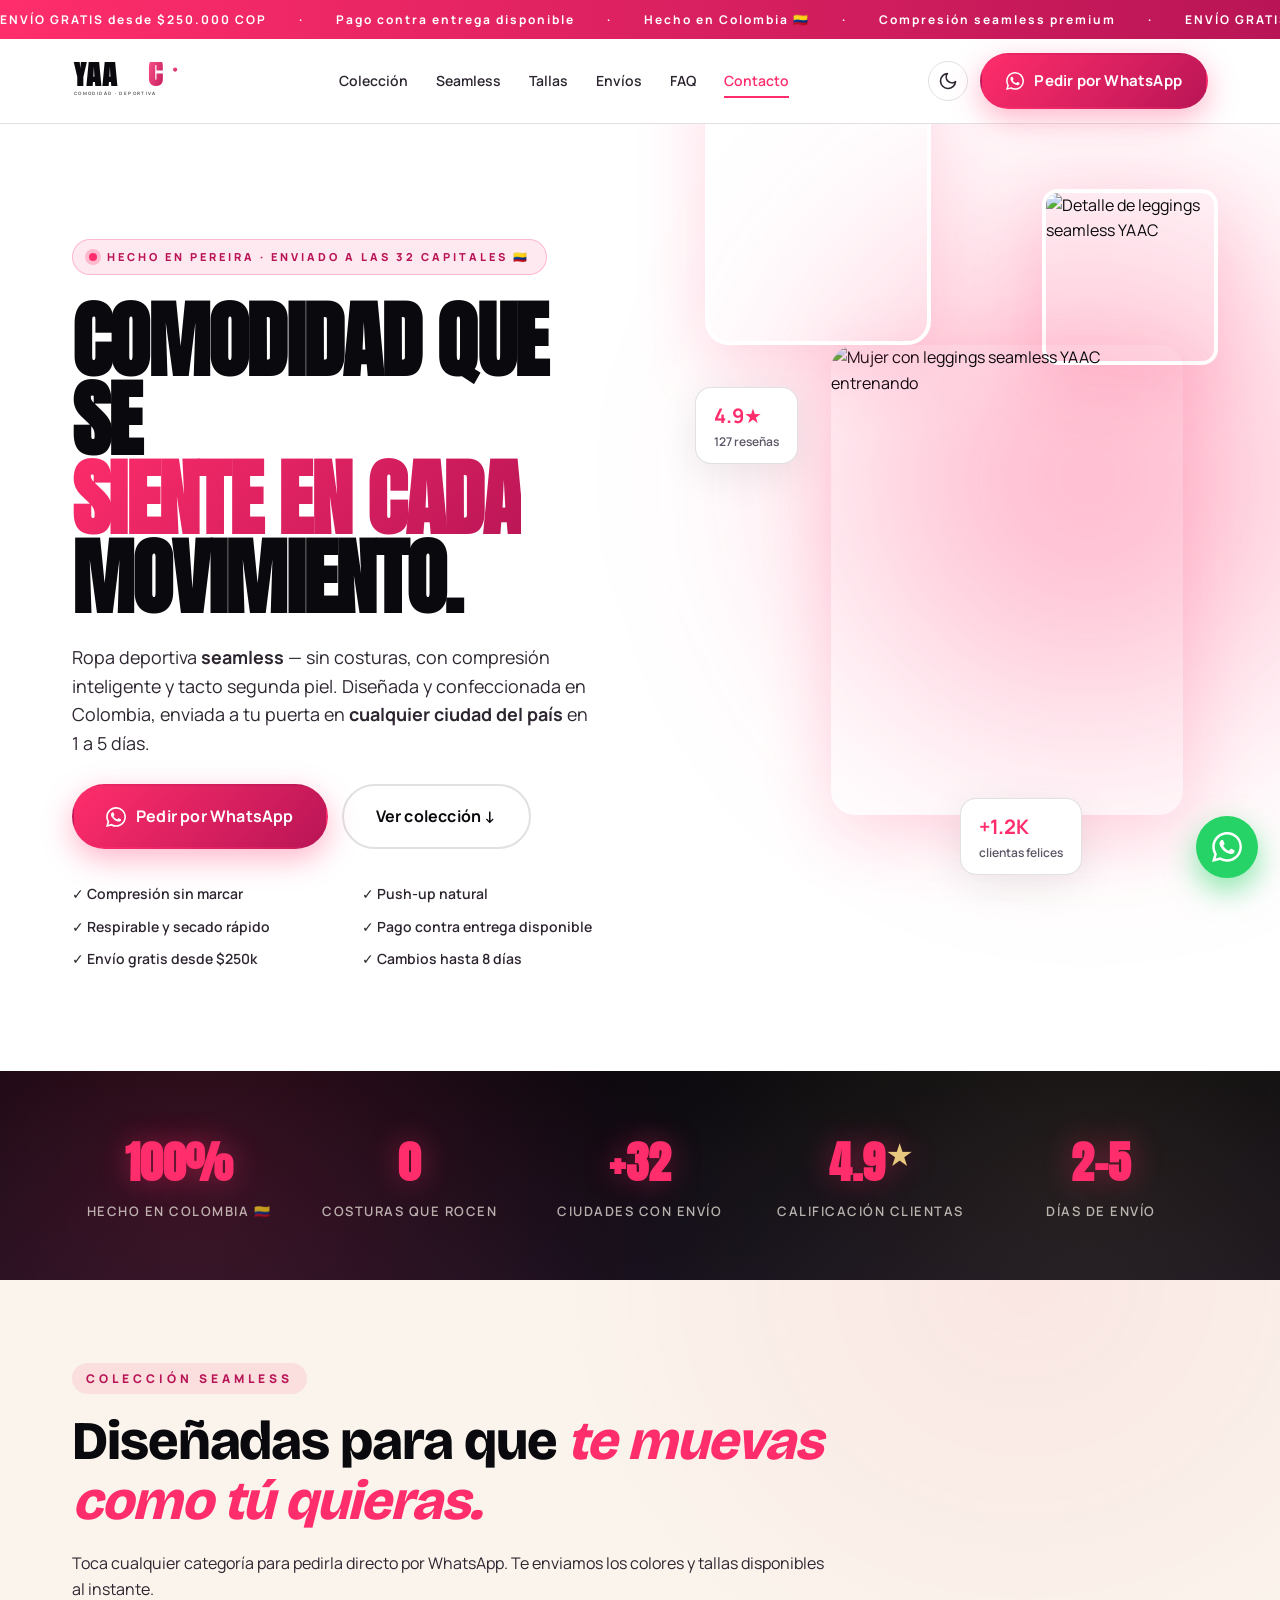
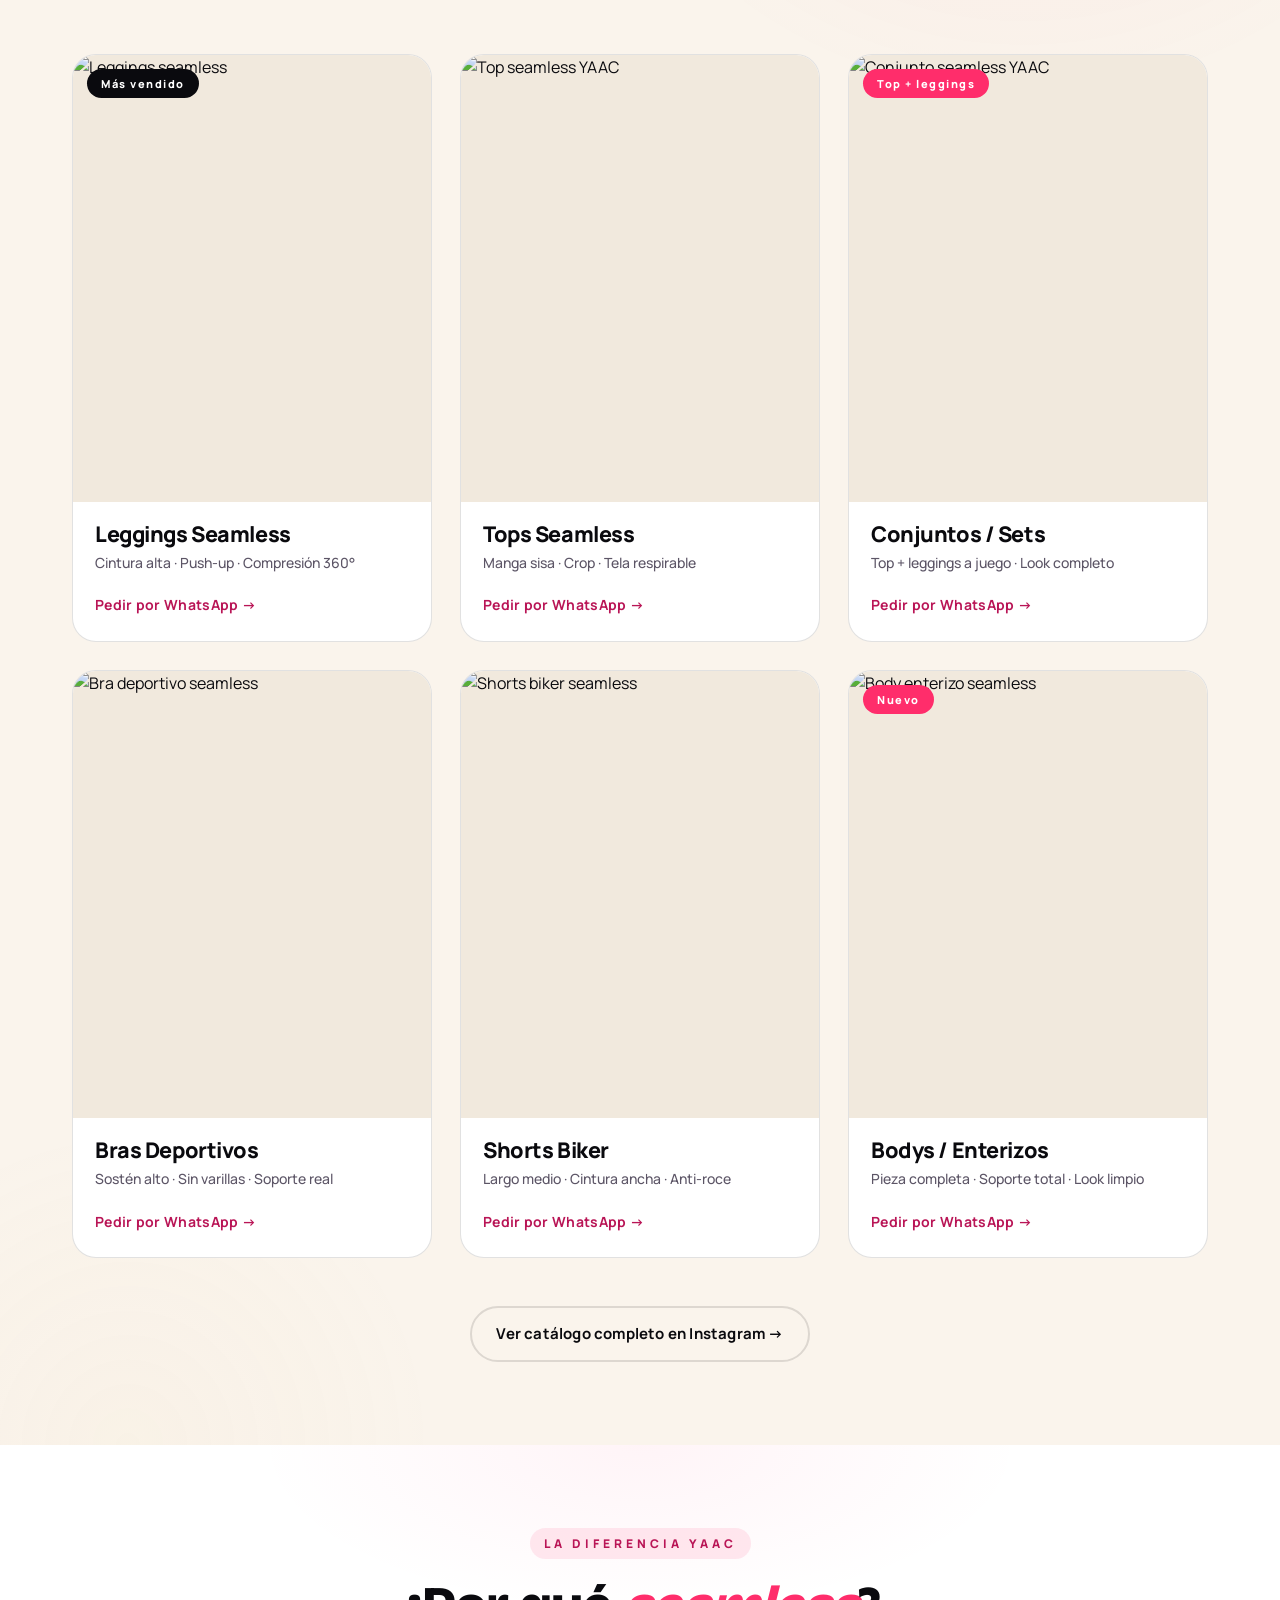
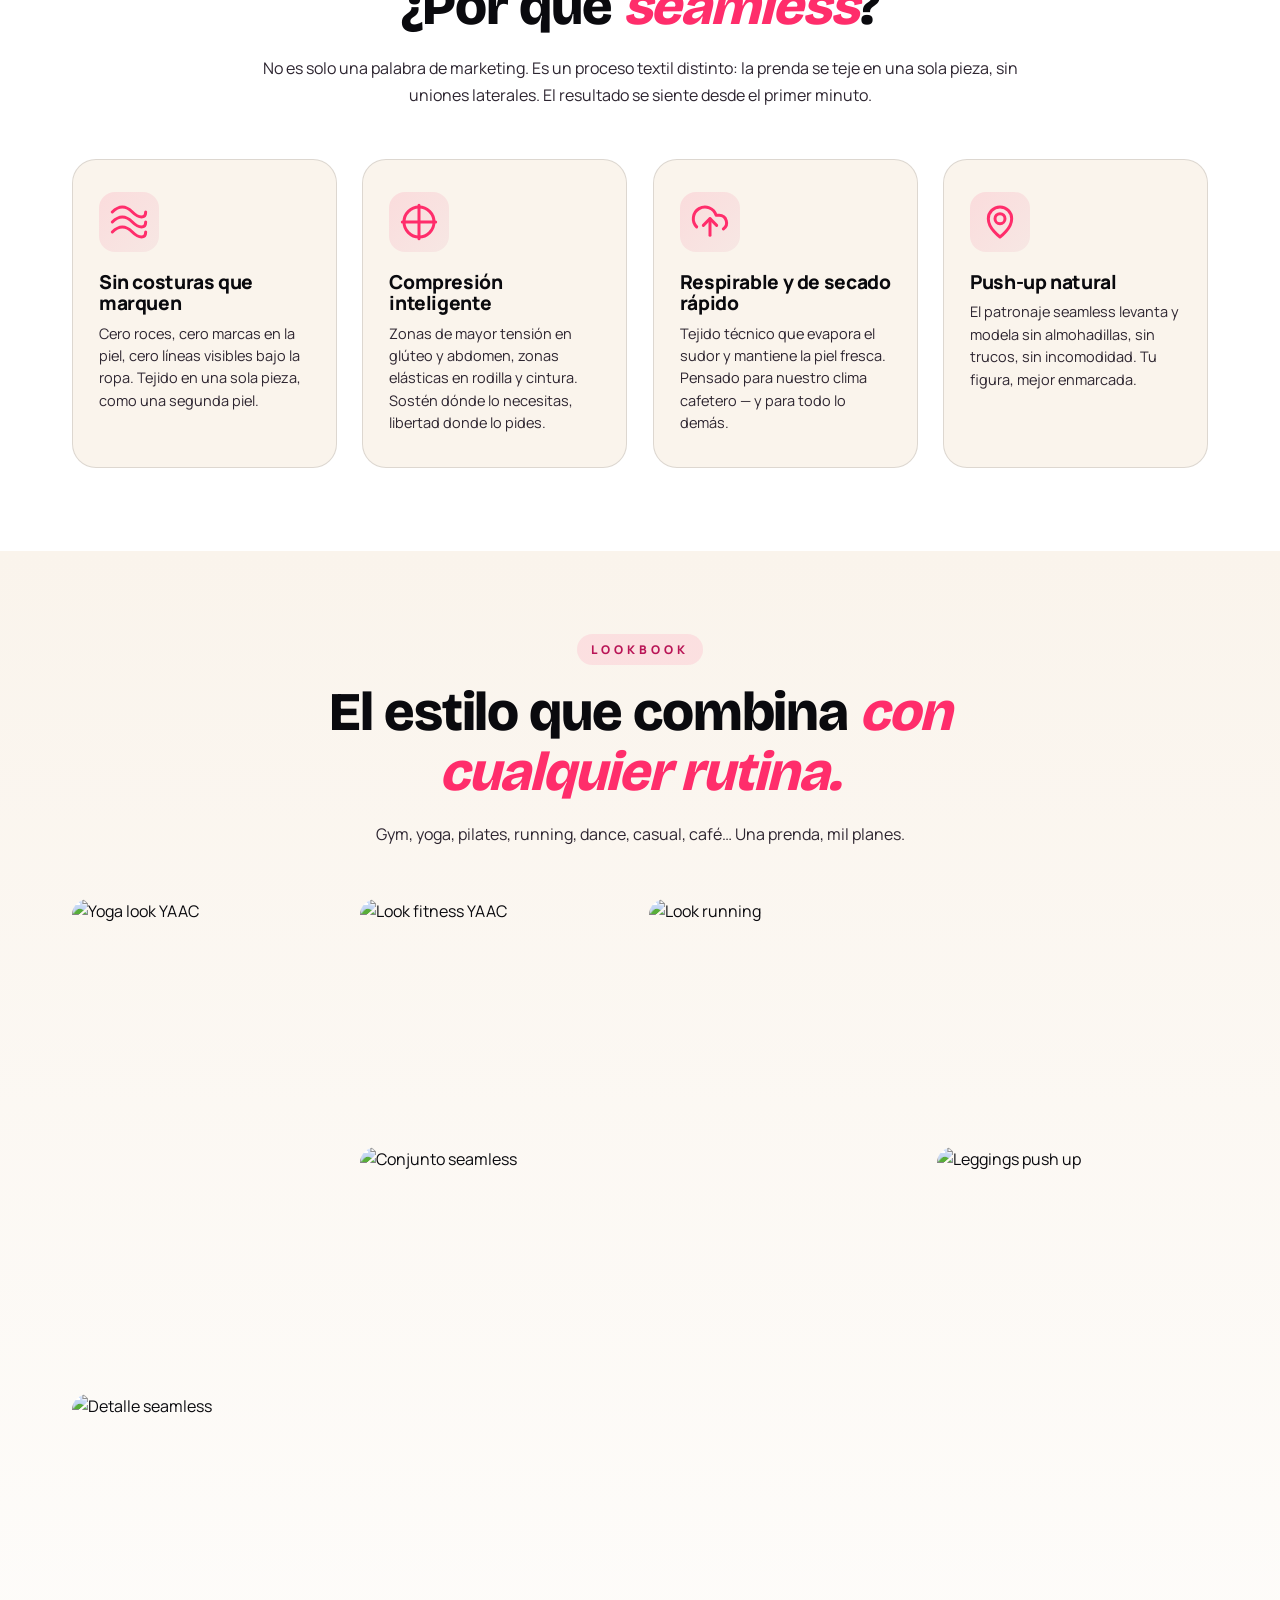
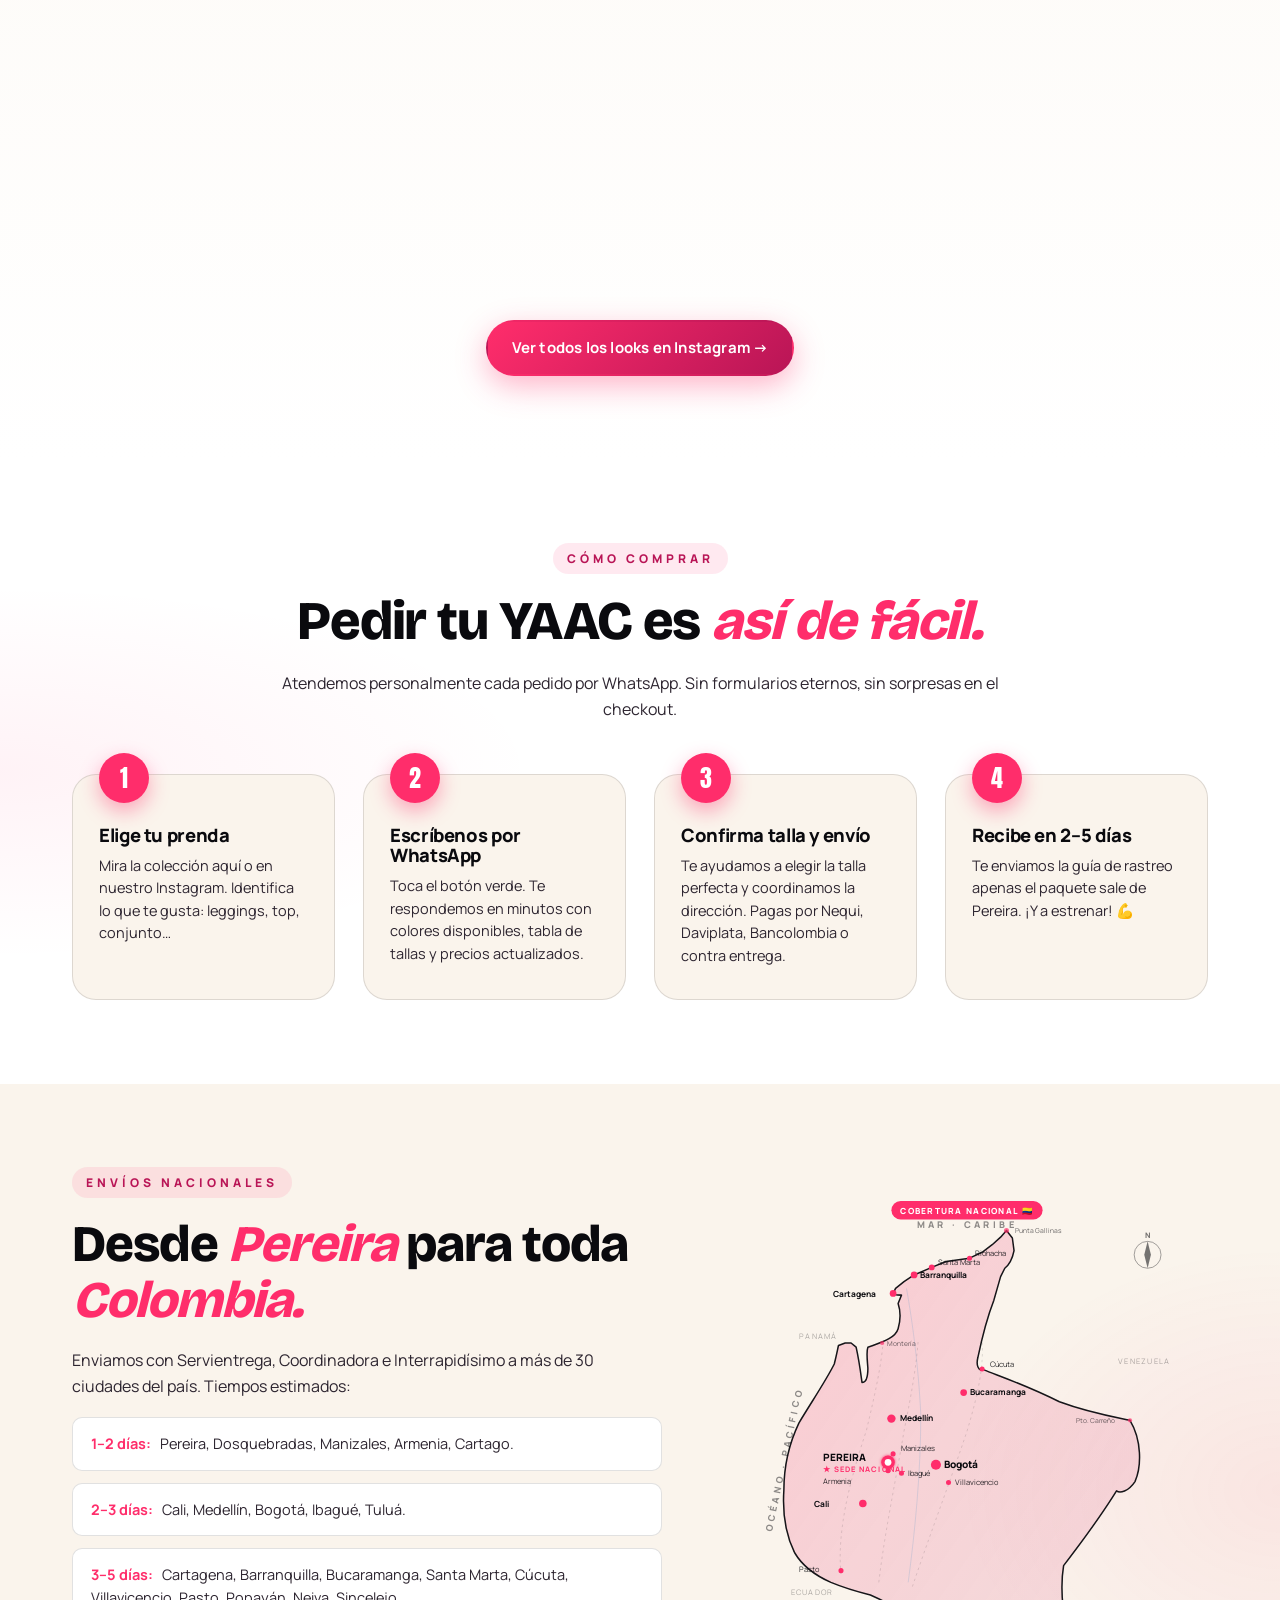
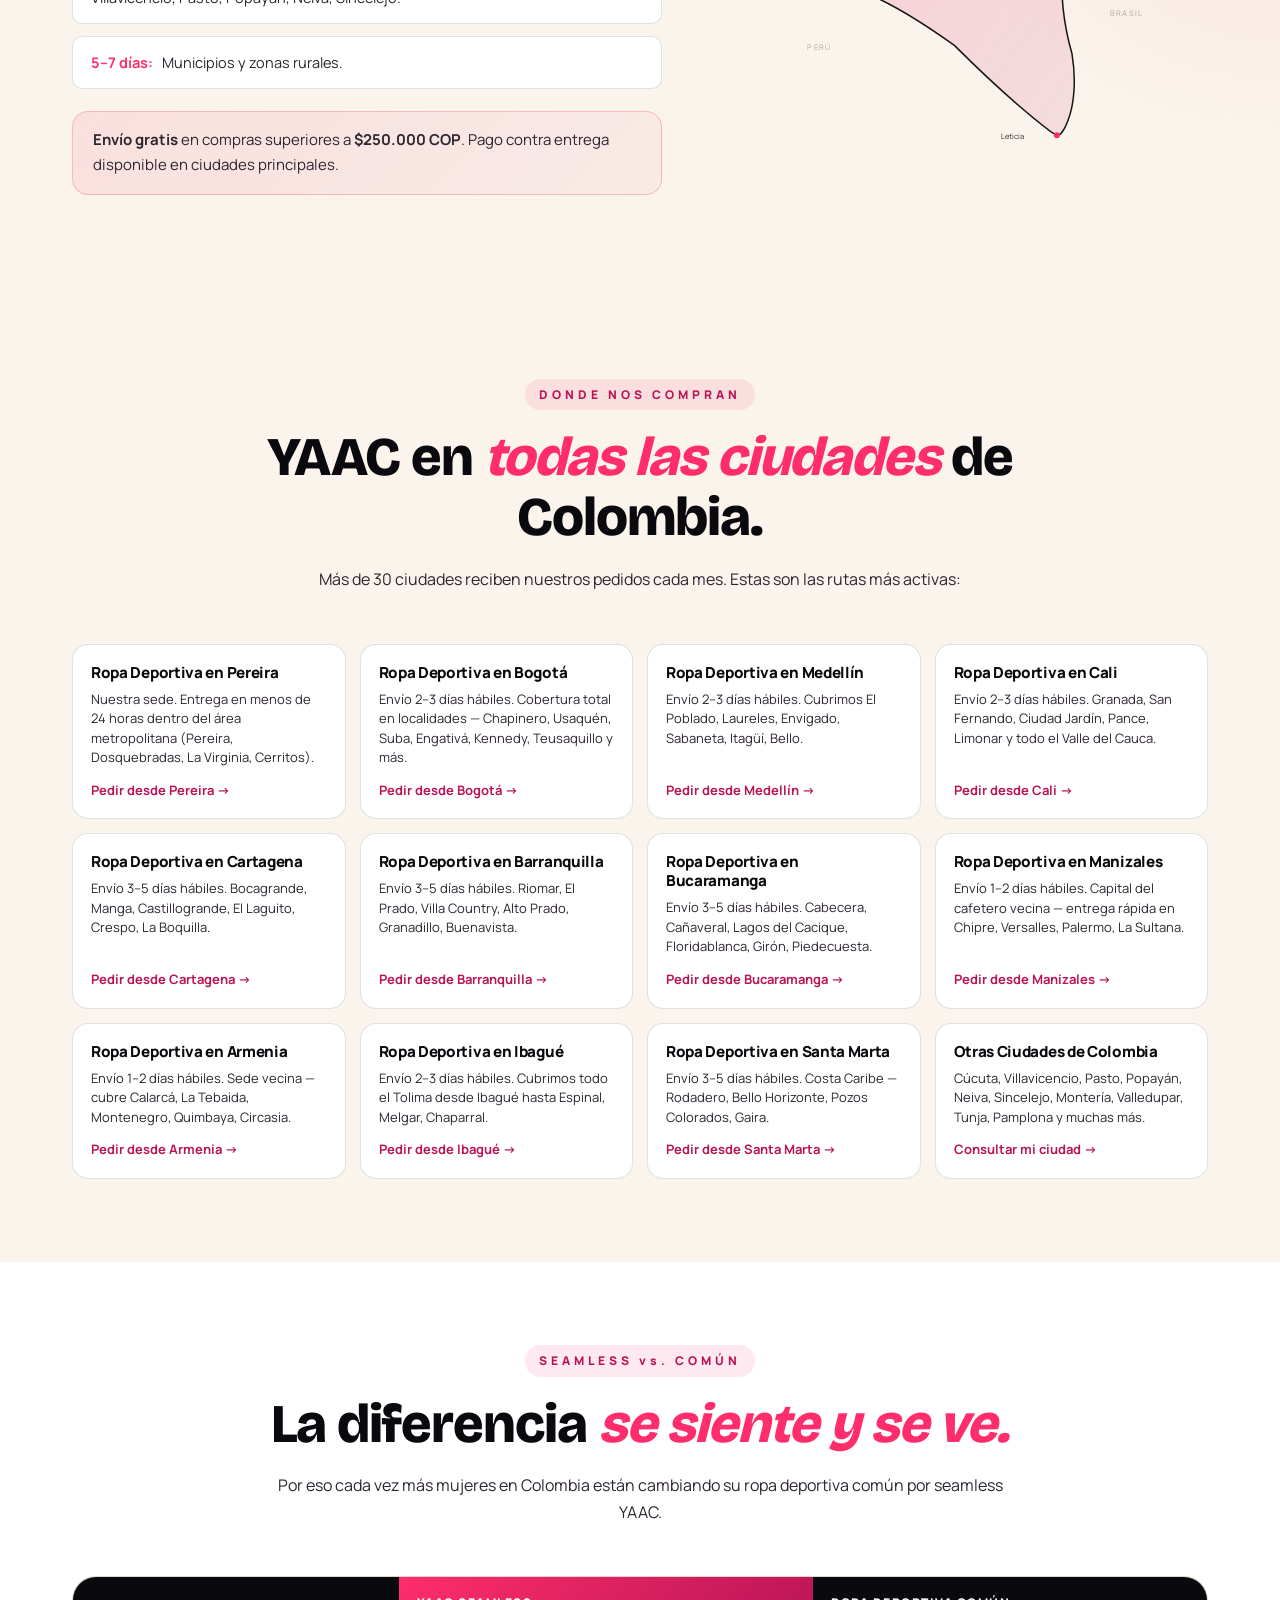
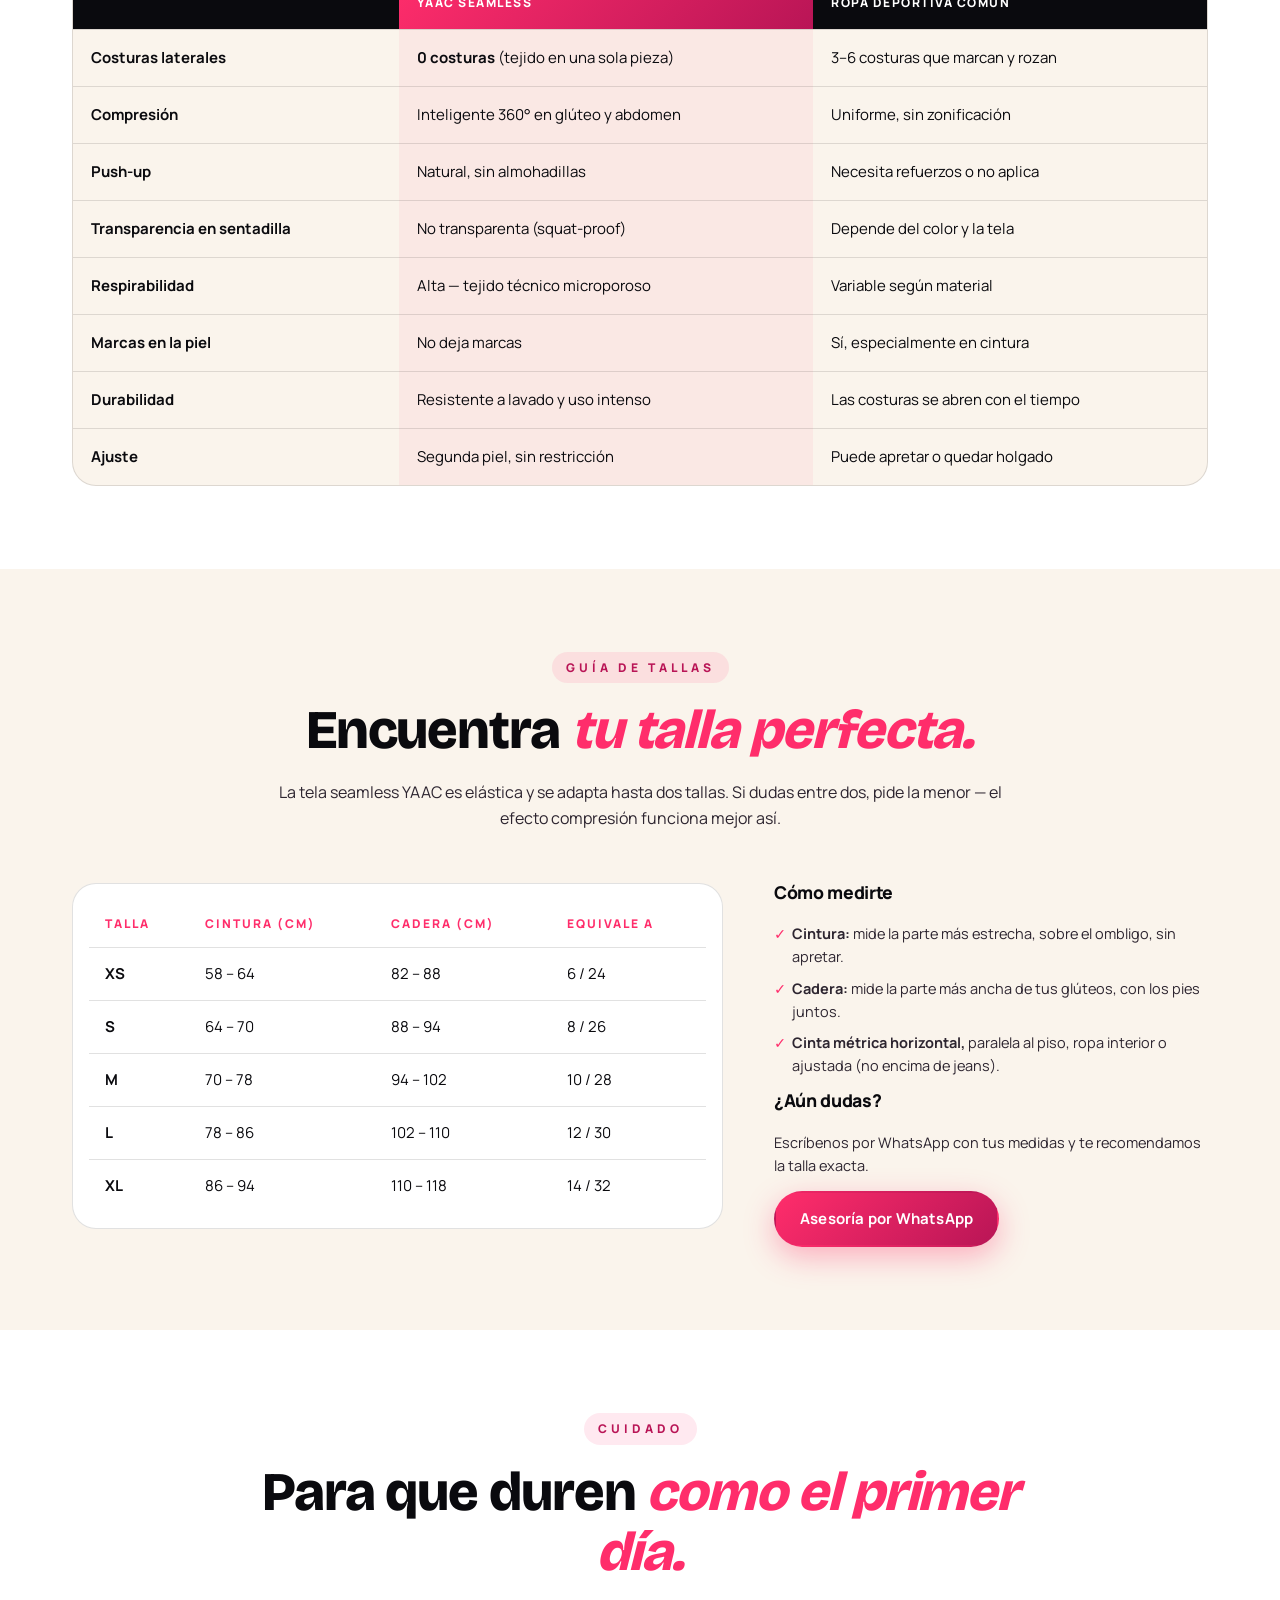
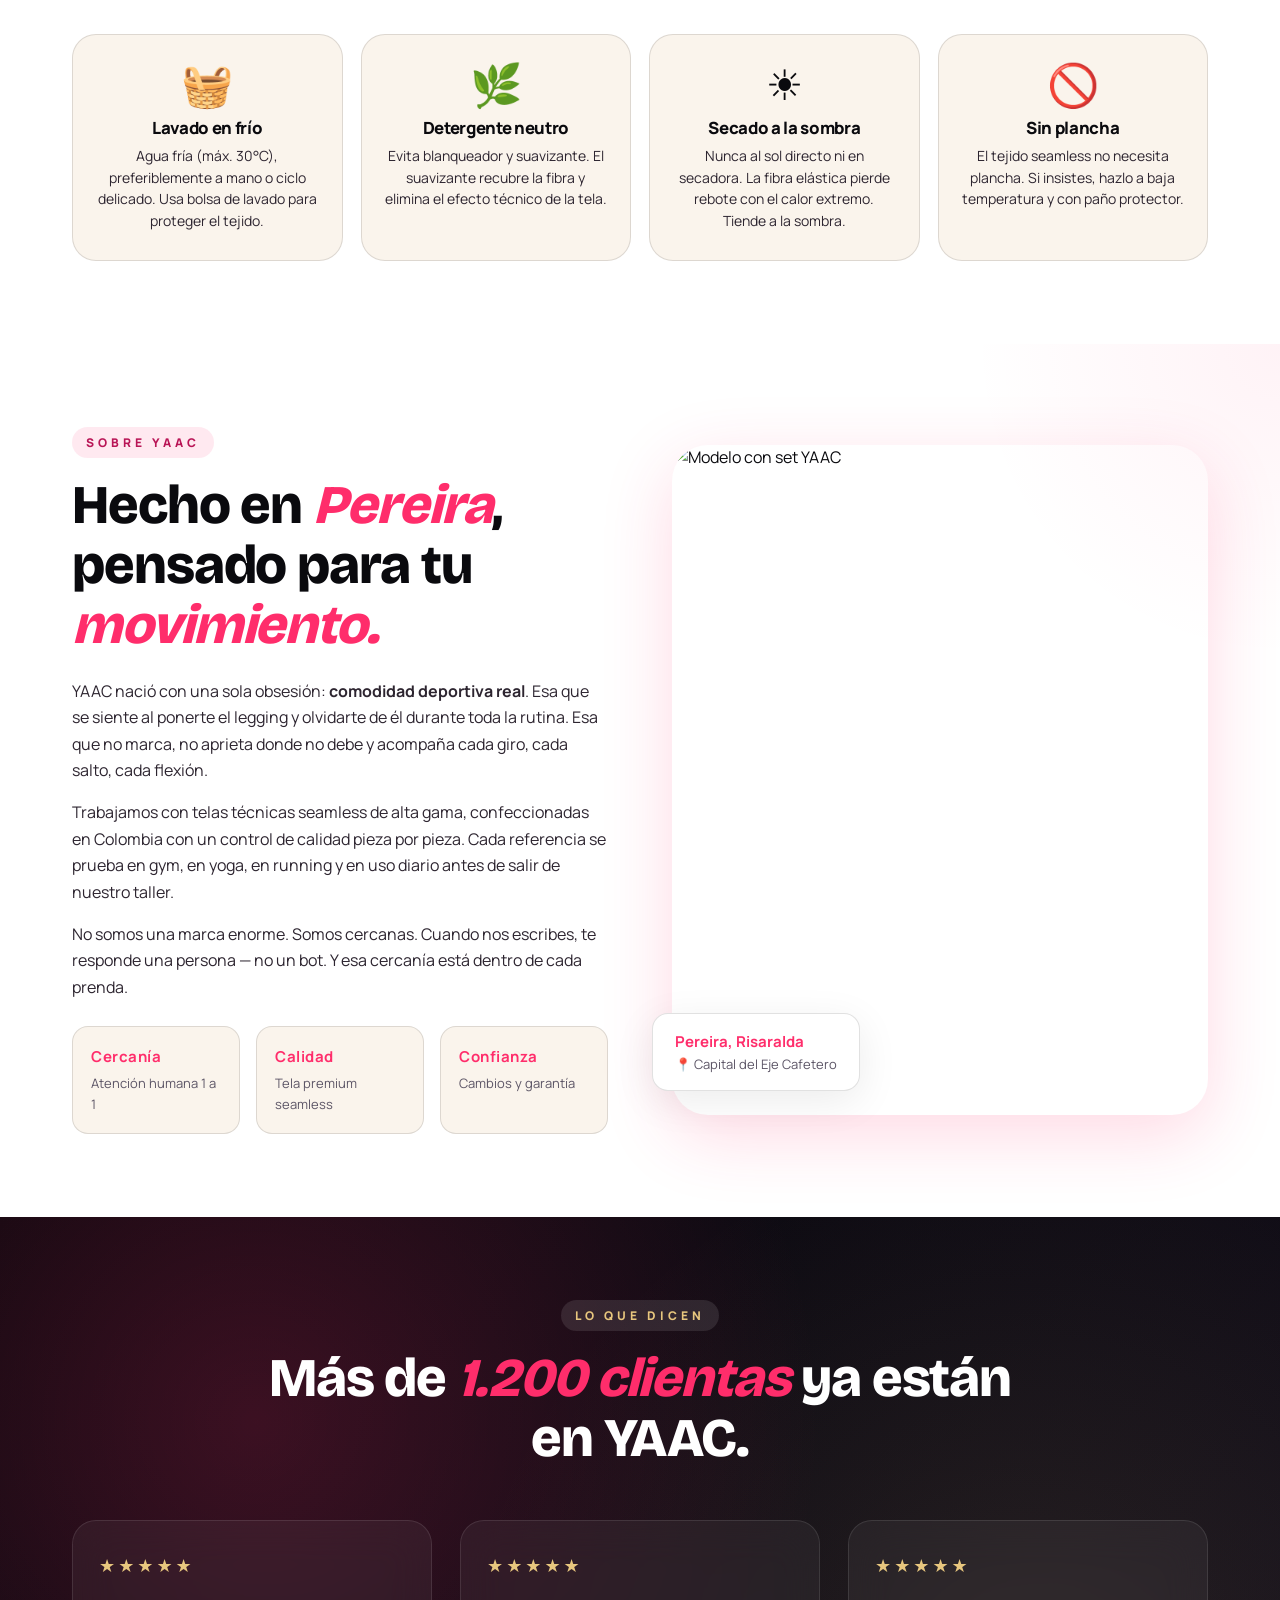
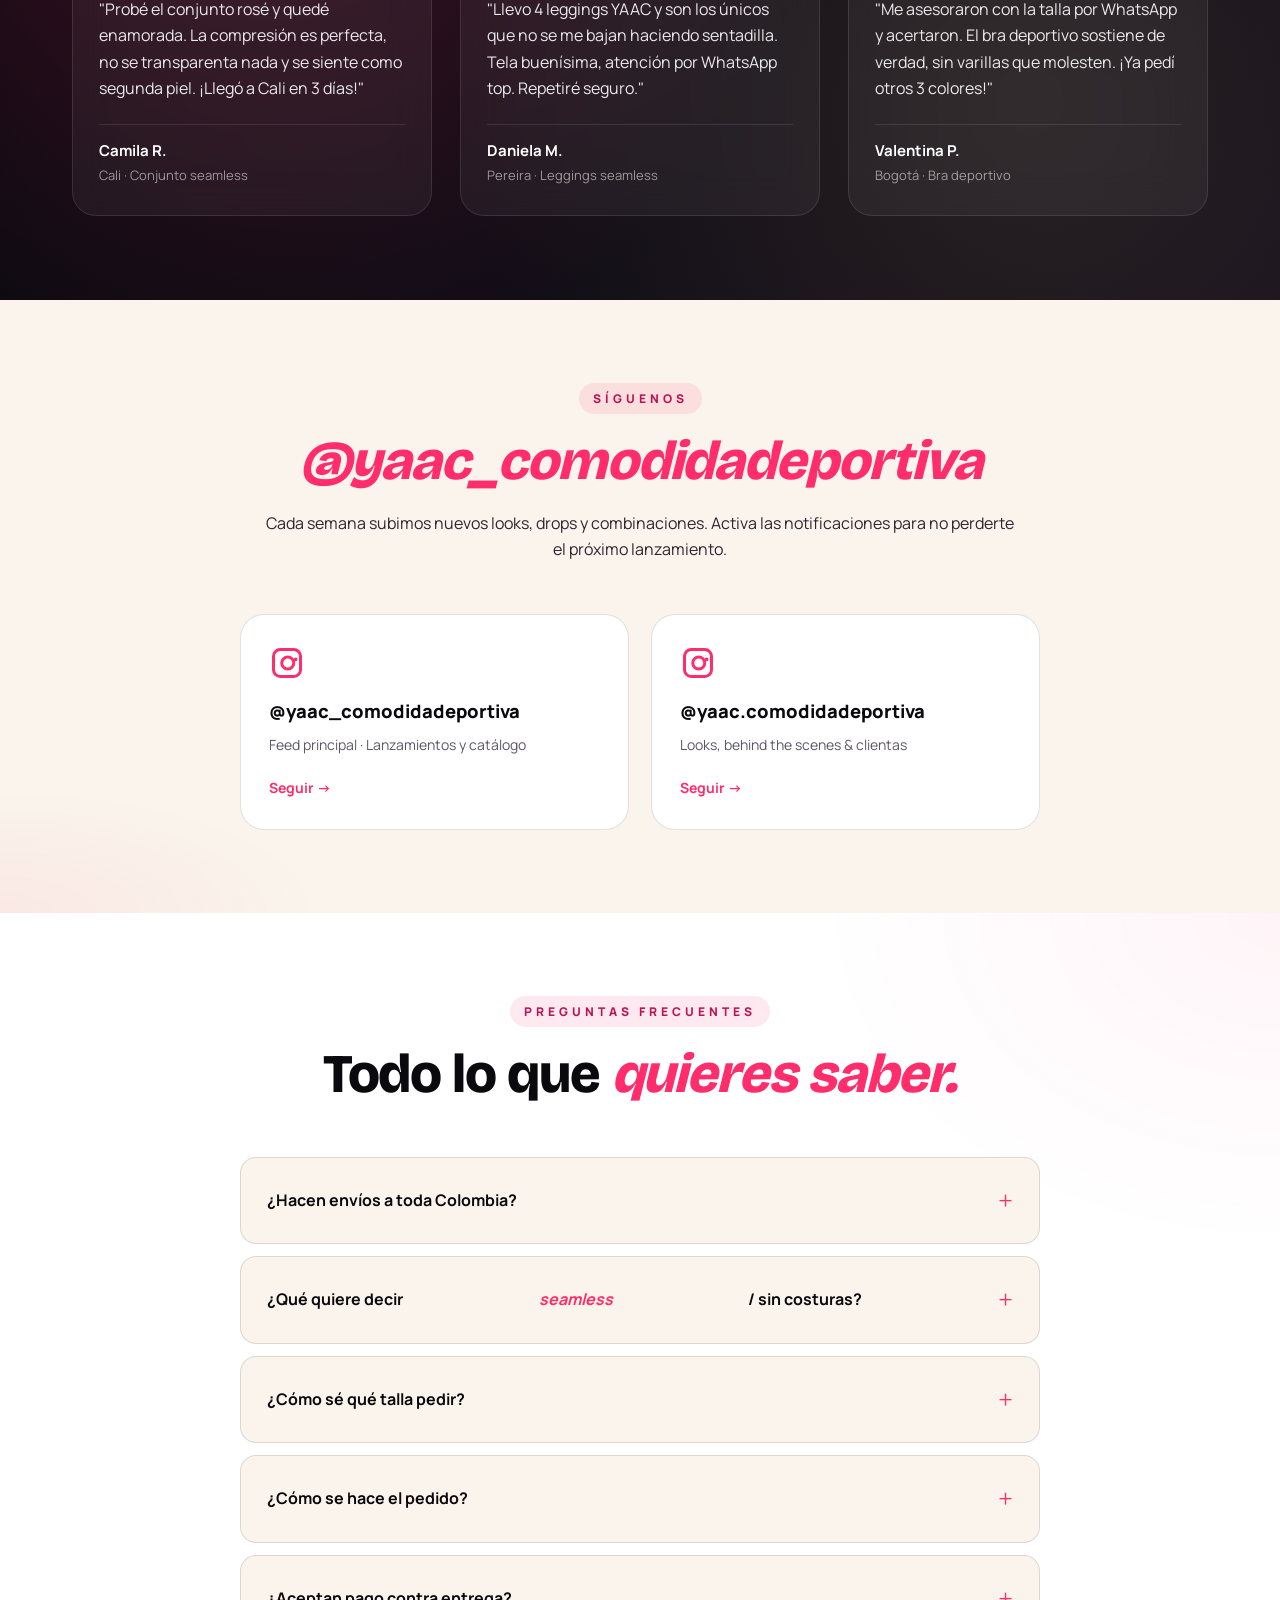
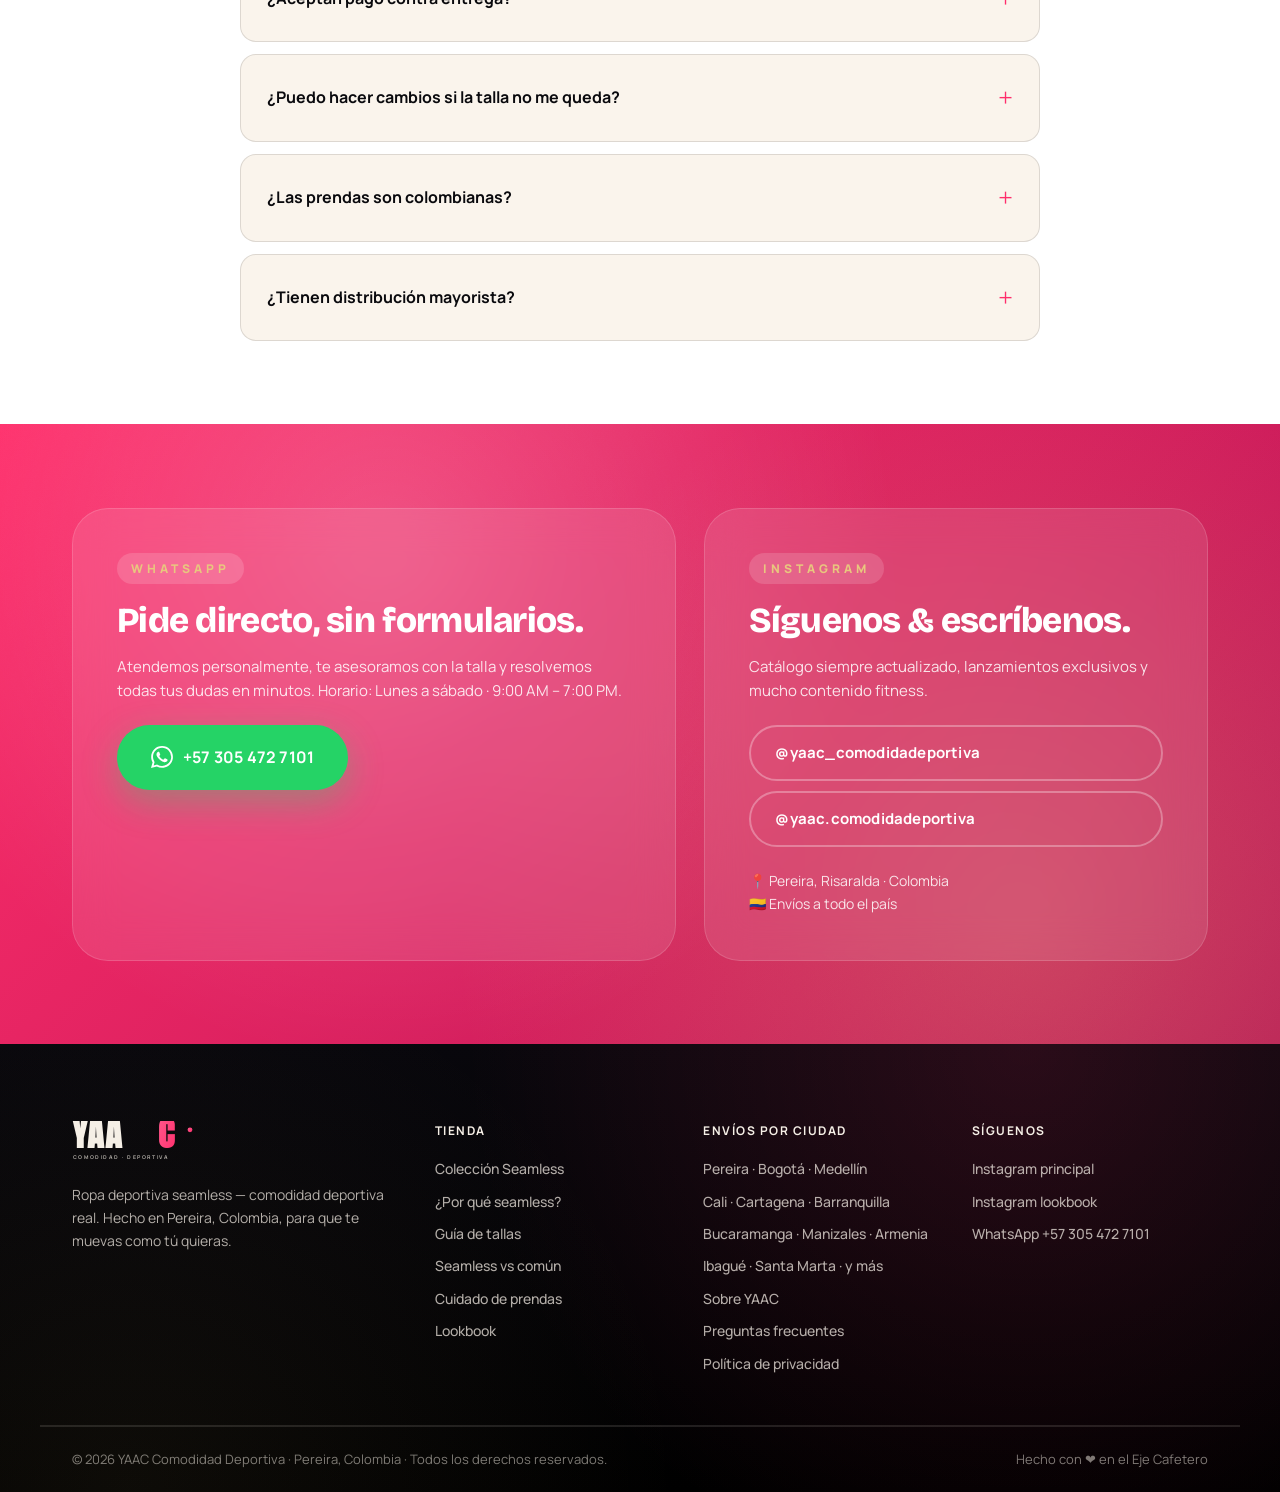
==== commit 8f4ab710: "Map: faithful Colombia silhouette with all geographic landmarks ViewBox 500x700 (larger canvas for d" ====
--- a/index.html
+++ b/index.html
@@ -661,9 +661,9 @@
         <p class="ship-free"><strong>Envío gratis</strong> en compras superiores a <strong>$250.000 COP</strong>. Pago contra entrega disponible en ciudades principales.</p>
       </div>
       <div class="ship-map" aria-label="Mapa de Colombia con ciudades atendidas por YAAC">
-        <svg viewBox="0 0 460 620" xmlns="http://www.w3.org/2000/svg" role="img" aria-labelledby="mapTitle">
+        <svg viewBox="0 0 500 700" xmlns="http://www.w3.org/2000/svg" role="img" aria-labelledby="mapTitle">
           <title id="mapTitle">Colombia — Cobertura nacional YAAC</title>
-          <desc>Silueta geográfica real de Colombia con la península de La Guajira al noreste, costa Pacífica al oeste, corredor amazónico hasta Leticia al sur y proyección hacia los Llanos al este. Pereira (sede) destacada en el centro-oeste.</desc>
+          <desc>Mapa geográfico de Colombia con la península de La Guajira al noreste, golfo de Urabá al noroeste, costa Pacífica del Chocó al oeste, corredor amazónico hasta Leticia al sur y proyección oriental hasta Puerto Carreño en el río Orinoco. Pereira destacada como sede.</desc>
           <defs>
             <linearGradient id="coGrad" x1="0" y1="0" x2="1" y2="1">
               <stop offset="0%" stop-color="rgba(255,45,107,0.22)"/>
@@ -675,148 +675,168 @@
             </filter>
           </defs>
 
-          <!-- Neighbor country labels (subtle context) -->
-          <text x="170" y="38" font-family="Manrope, sans-serif" font-size="10" font-weight="800" letter-spacing="3" fill="currentColor" opacity="0.45">MAR · CARIBE</text>
-          <text x="20" y="360" font-family="Manrope, sans-serif" font-size="10" font-weight="800" letter-spacing="3" fill="currentColor" opacity="0.45" transform="rotate(-78 20 360)">OC&#201;ANO · PAC&#205;FICO</text>
-          <text x="395" y="170" font-family="Manrope, sans-serif" font-size="9" fill="currentColor" opacity="0.32" letter-spacing="1.5">VENEZUELA</text>
-          <text x="385" y="450" font-family="Manrope, sans-serif" font-size="9" fill="currentColor" opacity="0.32" letter-spacing="1.5">BRASIL</text>
-          <text x="65" y="475" font-family="Manrope, sans-serif" font-size="9" fill="currentColor" opacity="0.32" letter-spacing="1.5">ECUADOR · PER&#218;</text>
-          <text x="50" y="160" font-family="Manrope, sans-serif" font-size="9" fill="currentColor" opacity="0.32" letter-spacing="1.5">PANAM&#193;</text>
-
-          <!-- Colombia silhouette
-               viewBox: 0 0 460 620 · x = 50 + (lon+79)*30 · y = 50 + (12.5-lat)*30.6
-               Trazado horario desde Punta Gallinas (12.46° N, 71.66° W) -->
+          <!-- Country/ocean labels -->
+          <text x="190" y="38" font-family="Manrope, sans-serif" font-size="11" font-weight="800" letter-spacing="4" fill="currentColor" opacity="0.45">MAR · CARIBE</text>
+          <text x="18" y="400" font-family="Manrope, sans-serif" font-size="11" font-weight="800" letter-spacing="4" fill="currentColor" opacity="0.45" transform="rotate(-78 18 400)">OC&#201;ANO · PAC&#205;FICO</text>
+          <text x="430" y="200" font-family="Manrope, sans-serif" font-size="9" fill="currentColor" opacity="0.32" letter-spacing="1.5">VENEZUELA</text>
+          <text x="420" y="500" font-family="Manrope, sans-serif" font-size="9" fill="currentColor" opacity="0.32" letter-spacing="1.5">BRASIL</text>
+          <text x="60" y="540" font-family="Manrope, sans-serif" font-size="9" fill="currentColor" opacity="0.32" letter-spacing="1.5">PER&#218;</text>
+          <text x="40" y="475" font-family="Manrope, sans-serif" font-size="9" fill="currentColor" opacity="0.32" letter-spacing="1.5">ECUADOR</text>
+          <text x="50" y="170" font-family="Manrope, sans-serif" font-size="9" fill="currentColor" opacity="0.32" letter-spacing="1.5">PANAM&#193;</text>
+
+          <!-- Colombia silhouette (silueta fiel basada en geo-coords lat/lon)
+               viewBox 500x700 · x = 40 + (lon+79)*35 · y = 40 + (12.5-lat)*36
+               Rasgos clave incluidos: pen. de La Guajira (NE horn), golfo de Urabá (NW indent),
+               costa Pacífica del Chocó (bulto W), trapecio amazónico (cola S a Leticia),
+               proyección oriental al Orinoco (Puerto Carreño NE).
+               Trazado horario desde Punta Gallinas (12.46°N, 71.66°W). -->
           <path
-            d="M 270 51
-               L 275 58
-               L 278 72
-               L 272 84
-               L 262 90
-               L 258 96
-               C 252 115, 246 140, 242 168
-               C 241 182, 244 190, 246 192
-               C 268 200, 312 220, 360 235
-               L 395 243
-               C 405 270, 400 305, 388 320
-               C 376 360, 358 392, 345 425
-               C 340 465, 335 502, 328 535
-               L 322 561
-               L 318 559
-               C 305 545, 280 515, 250 482
-               C 215 455, 175 430, 135 418
-               C 112 412, 100 409, 91 407
-               C 75 395, 58 378, 52 355
-               C 47 320, 48 285, 54 260
-               C 64 225, 80 200, 96 178
-               L 99 168
-               C 110 162, 122 158, 130 152
-               C 122 148, 116 145, 118 142
-               C 130 140, 142 140, 152 140
-               C 160 134, 162 124, 158 118
-               L 155 115
-               L 165 105
-               L 176 96
-               L 194 89
-               L 215 80
-               L 233 79
-               L 244 73
-               L 254 65
-               L 262 56
-               L 268 53
-               L 270 51 Z"
+            d="M 297 41
+               L 304 50
+               L 306 65
+               C 304 75, 300 82, 295 86
+               L 290 96
+               L 286 110
+               L 282 124
+               C 275 142, 268 168, 263 192
+               C 261 200, 263 205, 266 207
+               L 270 207
+               C 290 215, 320 225, 360 245
+               C 395 258, 425 263, 444 267
+               C 458 290, 458 322, 450 340
+               C 442 352, 432 354, 428 351
+               C 410 380, 388 410, 365 440
+               C 360 470, 365 510, 375 545
+               C 380 575, 378 605, 370 625
+               C 365 638, 360 643, 357 642
+               L 350 638
+               C 320 615, 280 580, 235 535
+               C 200 510, 165 488, 135 475
+               C 115 470, 100 465, 88 460
+               C 70 452, 55 442, 45 425
+               C 35 405, 30 380, 32 350
+               C 32 320, 38 295, 50 270
+               C 65 245, 82 220, 92 200
+               C 95 188, 96 182, 97 178
+               L 105 175
+               L 112 175
+               L 118 180
+               C 122 198, 124 215, 125 222
+               C 130 222, 132 215, 132 205
+               C 131 192, 130 185, 132 180
+               L 138 178
+               C 152 173, 165 168, 168 158
+               C 172 144, 170 134, 168 128
+               L 172 118
+               C 168 118, 162 118, 162 116
+               L 165 110
+               L 175 102
+               L 187 94
+               L 208 85
+               L 225 78
+               L 253 74
+               L 268 67
+               L 280 58
+               L 290 49
+               L 297 41 Z"
             fill="url(#coGrad)"
             stroke="currentColor"
             stroke-width="1.8"
             stroke-linejoin="round"
             opacity="0.95"/>
 
-          <!-- 3 cordilleras como líneas dashed sutiles -->
-          <g stroke="currentColor" stroke-width="0.6" fill="none" opacity="0.20" stroke-dasharray="2 3">
-            <path d="M 95 400 C 90 360, 100 305, 115 255 C 125 215, 132 195, 138 175"/>
-            <path d="M 140 410 C 145 360, 155 305, 165 255 C 172 215, 178 195, 182 170"/>
-            <path d="M 175 418 C 195 365, 215 310, 232 258 C 245 218, 250 195, 248 175"/>
+          <!-- 3 cordilleras como líneas dashed sutiles (Occidental, Central, Oriental) -->
+          <g stroke="currentColor" stroke-width="0.7" fill="none" opacity="0.20" stroke-dasharray="3 4">
+            <path d="M 100 450 C 95 400, 110 340, 130 280 C 142 230, 148 200, 150 175"/>
+            <path d="M 145 460 C 152 400, 165 340, 175 280 C 185 230, 190 200, 192 170"/>
+            <path d="M 185 465 C 205 405, 230 340, 250 280 C 265 230, 270 200, 268 170"/>
           </g>
 
-          <!-- Río Magdalena (sutil) -->
-          <path d="M 175 400 C 180 350, 185 290, 185 230 C 183 180, 175 130, 170 105" stroke="currentColor" stroke-width="0.5" fill="none" opacity="0.18"/>
-
-          <!-- Pereira pulse (SEDE) — coord lat 4.81 lon -75.69 → (149, 285) -->
+          <!-- Río Magdalena (corre por el valle entre Central y Oriental) -->
+          <path d="M 180 460 C 188 400, 195 330, 195 260 C 192 200, 185 150, 178 110" stroke="#4A90C2" stroke-width="0.7" fill="none" opacity="0.32"/>
+
+          <!-- Pereira pulse (SEDE) — coord 4.81N, 75.69W → (156, 317) -->
           <g>
-            <circle cx="149" cy="285" r="18" fill="rgba(255,45,107,0.22)">
-              <animate attributeName="r" values="14;24;14" dur="2.4s" repeatCount="indefinite"/>
-              <animate attributeName="opacity" values="0.50;0;0.50" dur="2.4s" repeatCount="indefinite"/>
+            <circle cx="156" cy="317" r="20" fill="rgba(255,45,107,0.24)">
+              <animate attributeName="r" values="16;26;16" dur="2.4s" repeatCount="indefinite"/>
+              <animate attributeName="opacity" values="0.55;0;0.55" dur="2.4s" repeatCount="indefinite"/>
             </circle>
-            <circle cx="149" cy="285" r="7" fill="#FF2D6B" filter="url(#cityGlow)"/>
-            <circle cx="149" cy="285" r="3.5" fill="#FFFFFF"/>
+            <circle cx="156" cy="317" r="8" fill="#FF2D6B" filter="url(#cityGlow)"/>
+            <circle cx="156" cy="317" r="4" fill="#FFFFFF"/>
           </g>
-          <text x="80" y="282" font-family="Manrope, sans-serif" font-size="11" font-weight="800" fill="currentColor">PEREIRA</text>
-          <text x="80" y="294" font-family="Manrope, sans-serif" font-size="8" font-weight="700" fill="#FF2D6B" letter-spacing="1.2">&#9733; SEDE NACIONAL</text>
-
-          <!-- Ciudades (geo-posicionadas con coords reales lat/lon) -->
+          <text x="78" y="315" font-family="Manrope, sans-serif" font-size="12" font-weight="800" fill="currentColor">PEREIRA</text>
+          <text x="78" y="328" font-family="Manrope, sans-serif" font-size="9" font-weight="700" fill="#FF2D6B" letter-spacing="1.3">&#9733; SEDE NACIONAL</text>
+
+          <!-- Ciudades (todas geo-posicionadas por lat/lon reales) -->
           <g fill="#FF2D6B">
-            <!-- Punta Gallinas (apex norte) -->
-            <circle cx="270" cy="51" r="2.5" opacity="0.7"/>
+            <!-- Punta Gallinas decorative apex -->
+            <circle cx="297" cy="41" r="3" opacity="0.7"/>
+            <text x="307" y="44" font-family="Manrope, sans-serif" font-size="8" fill="currentColor" opacity="0.6">Punta Gallinas</text>
 
             <!-- Riohacha -->
-            <circle cx="233" cy="79" r="3"/>
-            <text x="240" y="78" font-family="Manrope, sans-serif" font-size="9" fill="currentColor" opacity="0.85">Riohacha</text>
+            <circle cx="253" cy="74" r="3"/>
+            <text x="259" y="72" font-family="Manrope, sans-serif" font-size="9" fill="currentColor" opacity="0.85">Riohacha</text>
             <!-- Santa Marta -->
-            <circle cx="194" cy="89" r="3.5"/>
-            <text x="200" y="86" font-family="Manrope, sans-serif" font-size="9" fill="currentColor" opacity="0.85">Santa Marta</text>
+            <circle cx="208" cy="85" r="3.5"/>
+            <text x="216" y="82" font-family="Manrope, sans-serif" font-size="9" fill="currentColor" opacity="0.85">Santa Marta</text>
             <!-- Barranquilla -->
-            <circle cx="176" cy="96" r="4"/>
-            <text x="183" y="99" font-family="Manrope, sans-serif" font-size="10" font-weight="700" fill="currentColor">Barranquilla</text>
+            <circle cx="187" cy="94" r="4"/>
+            <text x="194" y="98" font-family="Manrope, sans-serif" font-size="10" font-weight="700" fill="currentColor">Barranquilla</text>
             <!-- Cartagena -->
-            <circle cx="155" cy="115" r="4"/>
-            <text x="90" y="118" font-family="Manrope, sans-serif" font-size="10" font-weight="700" fill="currentColor">Cartagena</text>
-            <!-- Sincelejo / Montería area -->
-            <circle cx="148" cy="146" r="2.5" opacity="0.6"/>
+            <circle cx="162" cy="116" r="4"/>
+            <text x="90" y="120" font-family="Manrope, sans-serif" font-size="10" font-weight="700" fill="currentColor">Cartagena</text>
+            <!-- Montería -->
+            <circle cx="149" cy="175" r="2.5" opacity="0.7"/>
+            <text x="155" y="178" font-family="Manrope, sans-serif" font-size="8" fill="currentColor" opacity="0.6">Montería</text>
             <!-- Medellín -->
-            <circle cx="153" cy="242" r="5"/>
-            <text x="161" y="245" font-family="Manrope, sans-serif" font-size="10" font-weight="700" fill="currentColor">Medellín</text>
+            <circle cx="160" cy="265" r="5"/>
+            <text x="170" y="268" font-family="Manrope, sans-serif" font-size="10" font-weight="700" fill="currentColor">Medellín</text>
             <!-- Manizales -->
-            <circle cx="154" cy="277" r="3"/>
-            <text x="161" y="275" font-family="Manrope, sans-serif" font-size="9" fill="currentColor" opacity="0.85">Manizales</text>
+            <circle cx="162" cy="307" r="3"/>
+            <text x="172" y="304" font-family="Manrope, sans-serif" font-size="9" fill="currentColor" opacity="0.85">Manizales</text>
             <!-- Armenia (close to Pereira) -->
-            <circle cx="150" cy="294" r="3"/>
-            <text x="92" y="310" font-family="Manrope, sans-serif" font-size="9" fill="currentColor" opacity="0.85">Armenia</text>
+            <circle cx="156" cy="327" r="3"/>
+            <text x="78" y="343" font-family="Manrope, sans-serif" font-size="9" fill="currentColor" opacity="0.85">Armenia</text>
             <!-- Ibagué -->
-            <circle cx="163" cy="297" r="3"/>
-            <text x="170" y="300" font-family="Manrope, sans-serif" font-size="9" fill="currentColor" opacity="0.85">Ibagué</text>
+            <circle cx="172" cy="330" r="3"/>
+            <text x="180" y="333" font-family="Manrope, sans-serif" font-size="9" fill="currentColor" opacity="0.85">Ibagué</text>
             <!-- Cali -->
-            <circle cx="124" cy="327" r="4.5"/>
-            <text x="70" y="331" font-family="Manrope, sans-serif" font-size="10" font-weight="700" fill="currentColor">Cali</text>
+            <circle cx="126" cy="366" r="4.5"/>
+            <text x="68" y="370" font-family="Manrope, sans-serif" font-size="10" font-weight="700" fill="currentColor">Cali</text>
             <!-- Bogotá -->
-            <circle cx="198" cy="288" r="5.5"/>
-            <text x="207" y="291" font-family="Manrope, sans-serif" font-size="11" font-weight="800" fill="currentColor">Bogotá</text>
+            <circle cx="213" cy="320" r="6"/>
+            <text x="223" y="324" font-family="Manrope, sans-serif" font-size="12" font-weight="800" fill="currentColor">Bogotá</text>
             <!-- Bucaramanga -->
-            <circle cx="226" cy="215" r="4"/>
-            <text x="234" y="218" font-family="Manrope, sans-serif" font-size="10" font-weight="700" fill="currentColor">Bucaramanga</text>
+            <circle cx="246" cy="234" r="4"/>
+            <text x="254" y="237" font-family="Manrope, sans-serif" font-size="10" font-weight="700" fill="currentColor">Bucaramanga</text>
             <!-- Cúcuta -->
-            <circle cx="245" cy="191" r="3"/>
-            <text x="252" y="190" font-family="Manrope, sans-serif" font-size="9" fill="currentColor" opacity="0.85">Cúcuta</text>
+            <circle cx="268" cy="206" r="3"/>
+            <text x="277" y="204" font-family="Manrope, sans-serif" font-size="9" fill="currentColor" opacity="0.85">Cúcuta</text>
             <!-- Villavicencio -->
-            <circle cx="211" cy="306" r="3"/>
-            <text x="218" y="309" font-family="Manrope, sans-serif" font-size="9" fill="currentColor" opacity="0.85">Villavicencio</text>
+            <circle cx="228" cy="341" r="3"/>
+            <text x="236" y="344" font-family="Manrope, sans-serif" font-size="9" fill="currentColor" opacity="0.85">Villavicencio</text>
             <!-- Pasto -->
-            <circle cx="102" cy="396" r="3"/>
-            <text x="50" y="398" font-family="Manrope, sans-serif" font-size="9" fill="currentColor" opacity="0.85">Pasto</text>
+            <circle cx="100" cy="446" r="3"/>
+            <text x="50" y="448" font-family="Manrope, sans-serif" font-size="9" fill="currentColor" opacity="0.85">Pasto</text>
             <!-- Leticia (Amazon tip) -->
-            <circle cx="322" cy="561" r="3"/>
-            <text x="265" y="565" font-family="Manrope, sans-serif" font-size="9" fill="currentColor" opacity="0.85">Leticia</text>
+            <circle cx="357" cy="642" r="3.5"/>
+            <text x="290" y="646" font-family="Manrope, sans-serif" font-size="9" fill="currentColor" opacity="0.85">Leticia</text>
+            <!-- Puerto Carreño (NE corner) -->
+            <circle cx="444" cy="267" r="2.5" opacity="0.7"/>
+            <text x="380" y="270" font-family="Manrope, sans-serif" font-size="8" fill="currentColor" opacity="0.6">Pto. Carreño</text>
           </g>
 
           <!-- Compass rose top-right -->
-          <g transform="translate(425, 70)" opacity="0.55">
-            <circle r="14" fill="none" stroke="currentColor" stroke-width="0.7"/>
-            <path d="M 0 -14 L 3 0 L 0 14 L -3 0 Z" fill="currentColor"/>
-            <text x="0" y="-18" text-anchor="middle" font-family="Manrope, sans-serif" font-size="8" font-weight="800" fill="currentColor">N</text>
+          <g transform="translate(465, 70)" opacity="0.55">
+            <circle r="16" fill="none" stroke="currentColor" stroke-width="0.8"/>
+            <path d="M 0 -16 L 4 0 L 0 16 L -4 0 Z" fill="currentColor"/>
+            <text x="0" y="-20" text-anchor="middle" font-family="Manrope, sans-serif" font-size="9" font-weight="800" fill="currentColor">N</text>
           </g>
 
           <!-- Badge cobertura -->
-          <g transform="translate(230, 22)">
-            <rect x="-82" y="-12" width="164" height="22" rx="11" fill="#FF2D6B"/>
-            <text x="0" y="3" text-anchor="middle" font-family="Manrope, sans-serif" font-size="9" font-weight="800" fill="#FFFFFF" letter-spacing="1.3">COBERTURA NACIONAL 🇨🇴</text>
+          <g transform="translate(250, 18)">
+            <rect x="-90" y="-12" width="180" height="22" rx="11" fill="#FF2D6B"/>
+            <text x="0" y="3" text-anchor="middle" font-family="Manrope, sans-serif" font-size="10" font-weight="800" fill="#FFFFFF" letter-spacing="1.5">COBERTURA NACIONAL 🇨🇴</text>
           </g>
         </svg>
       </div>
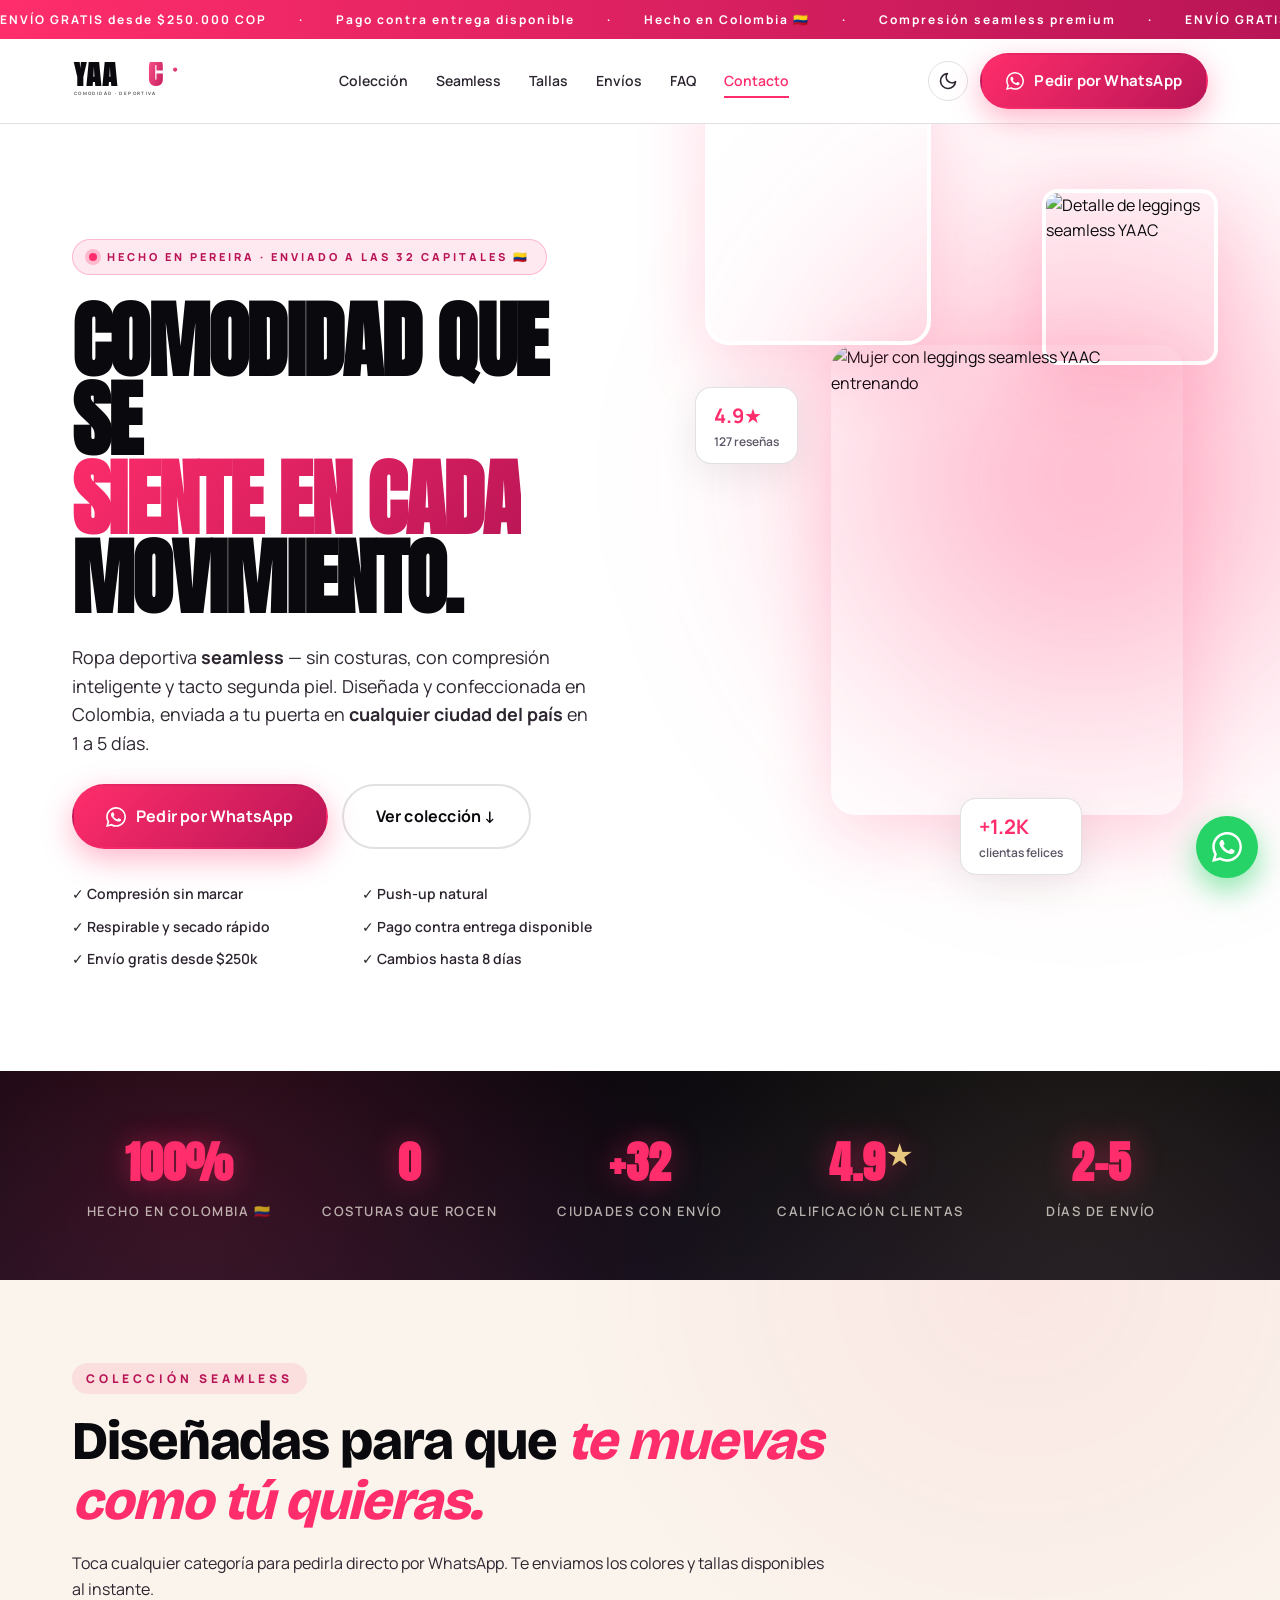
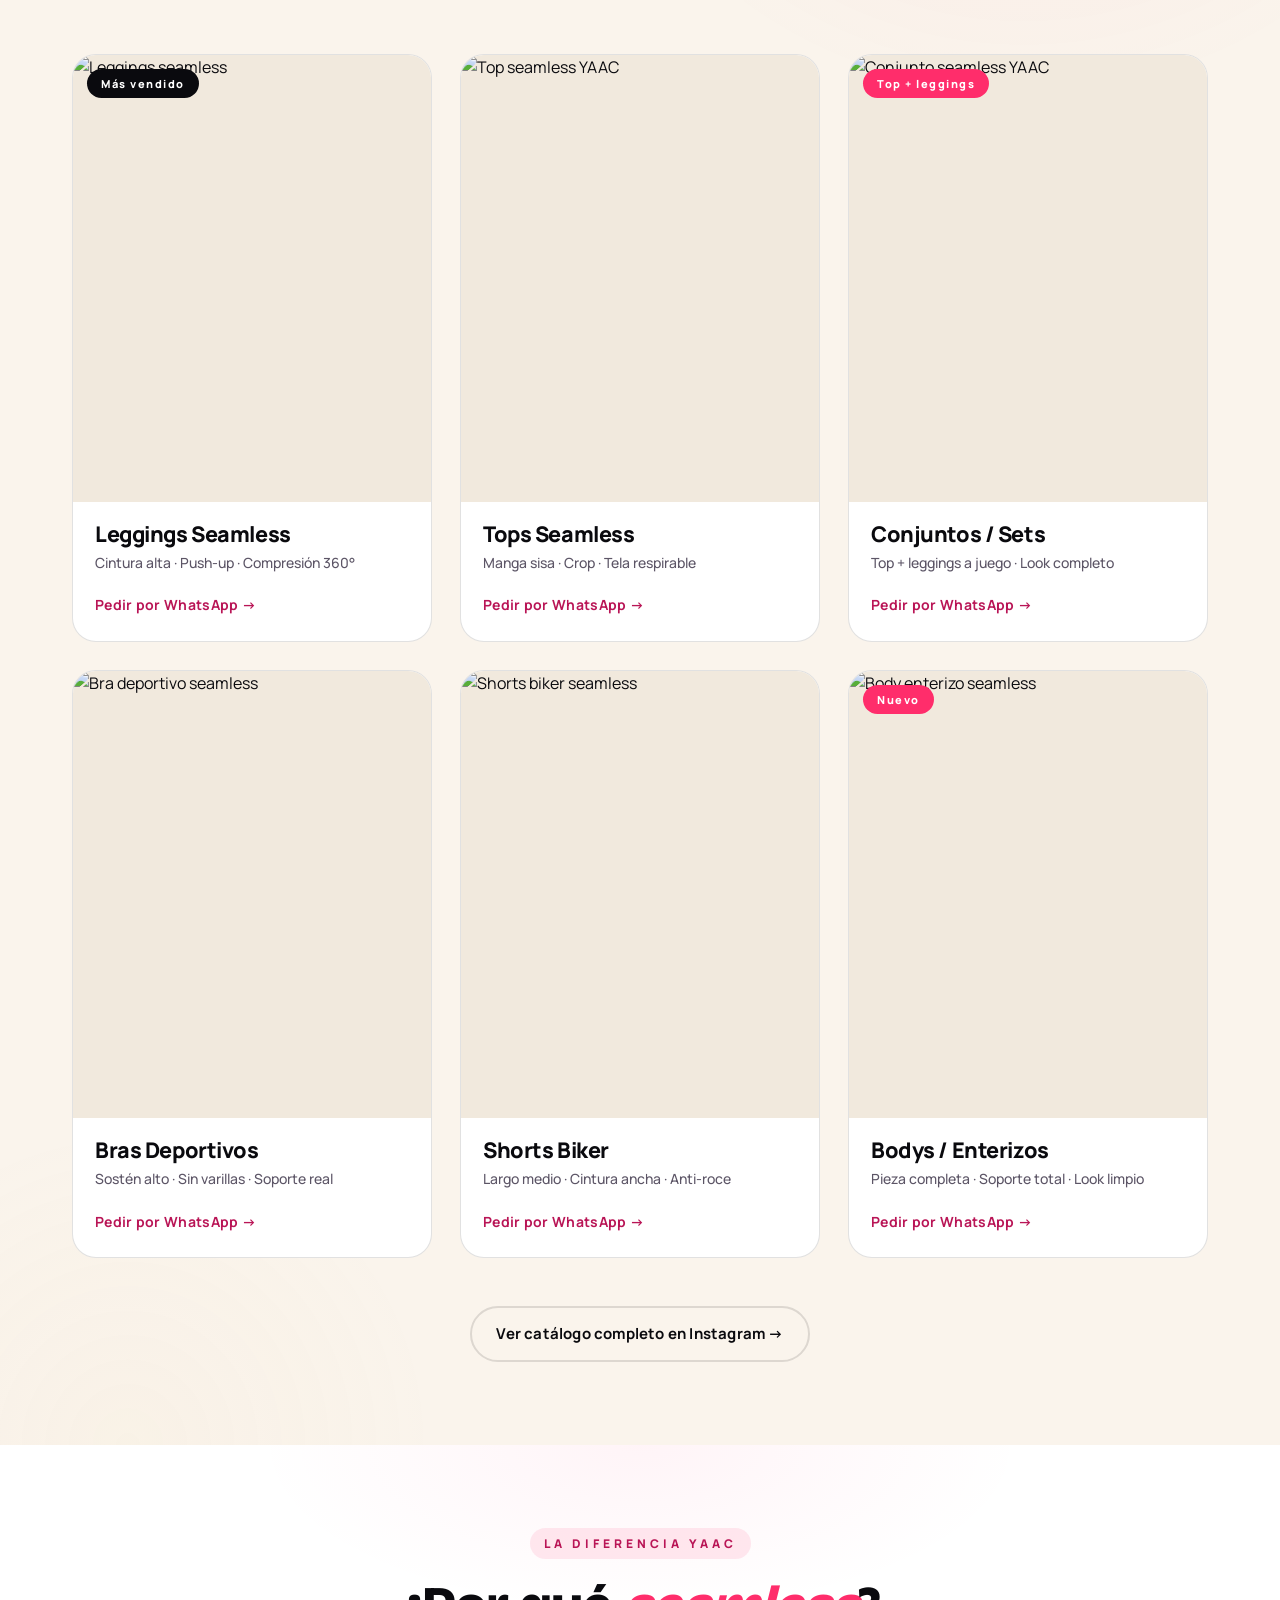
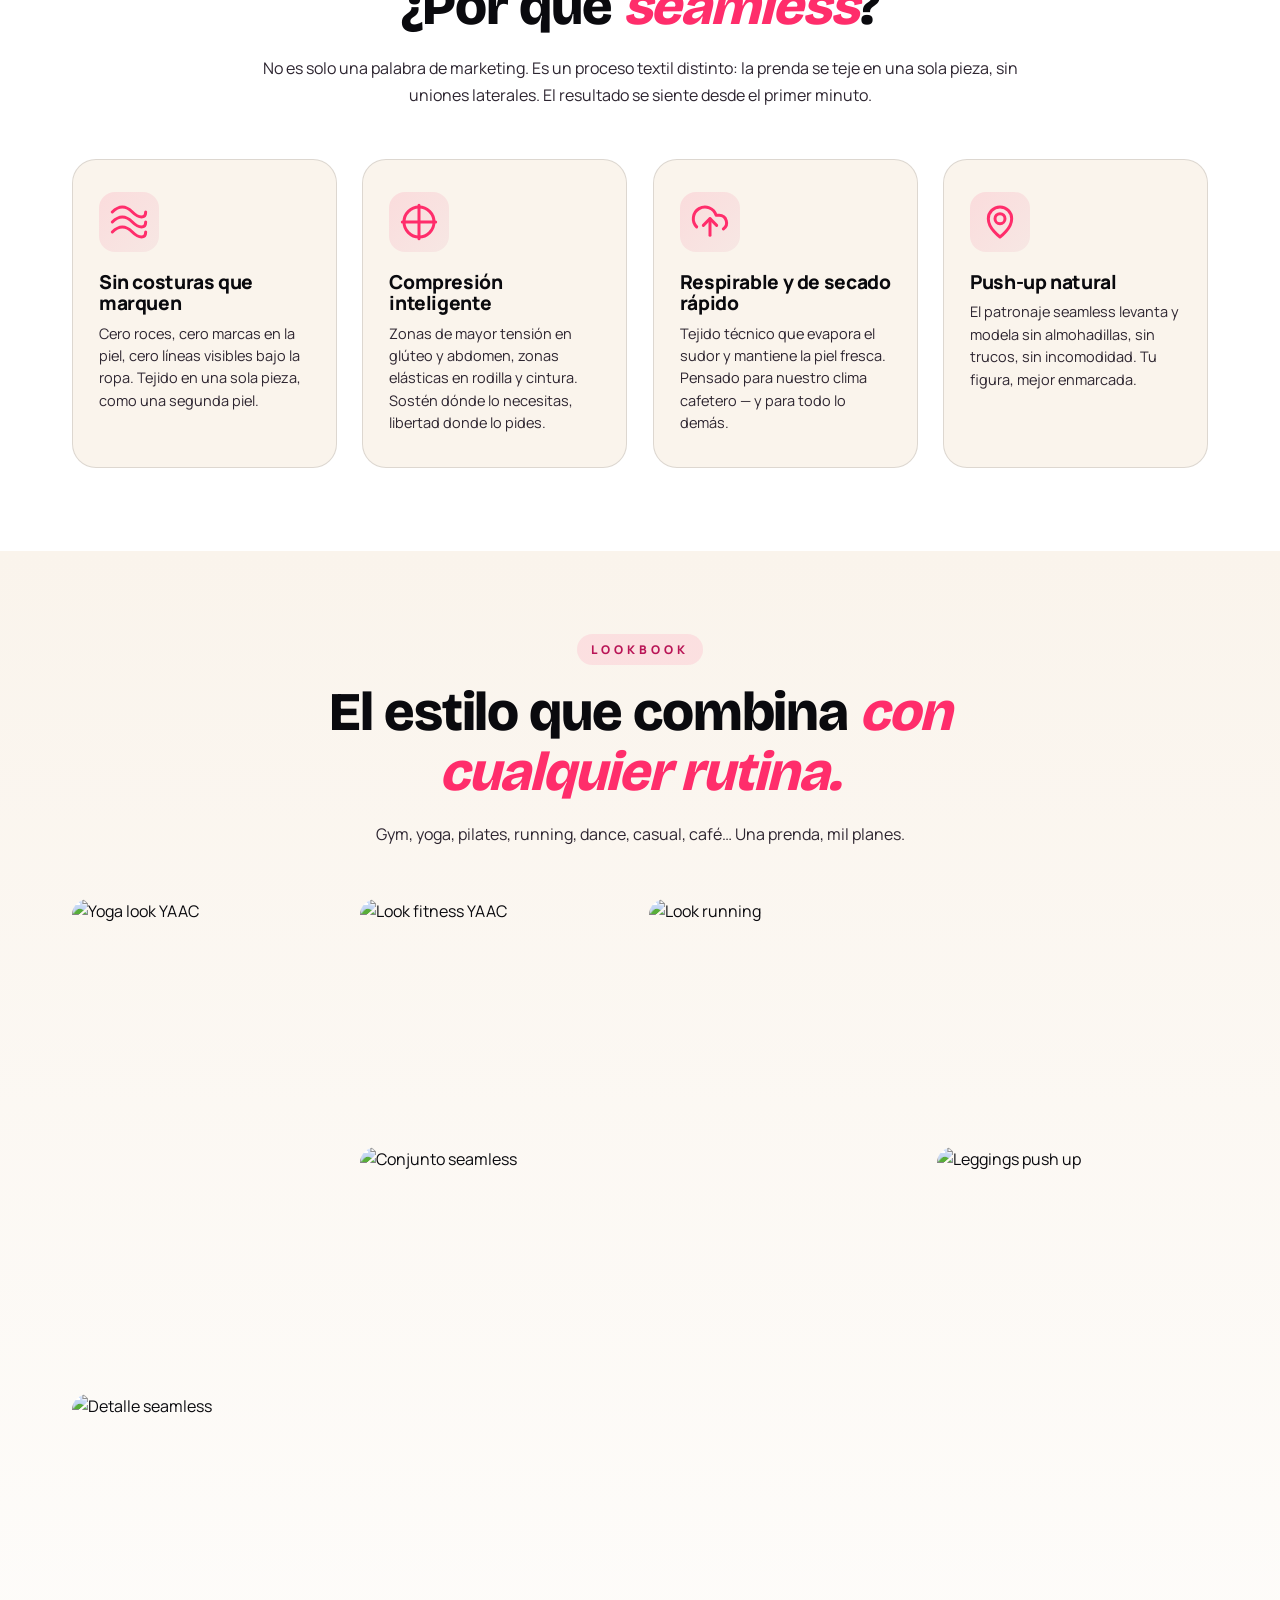
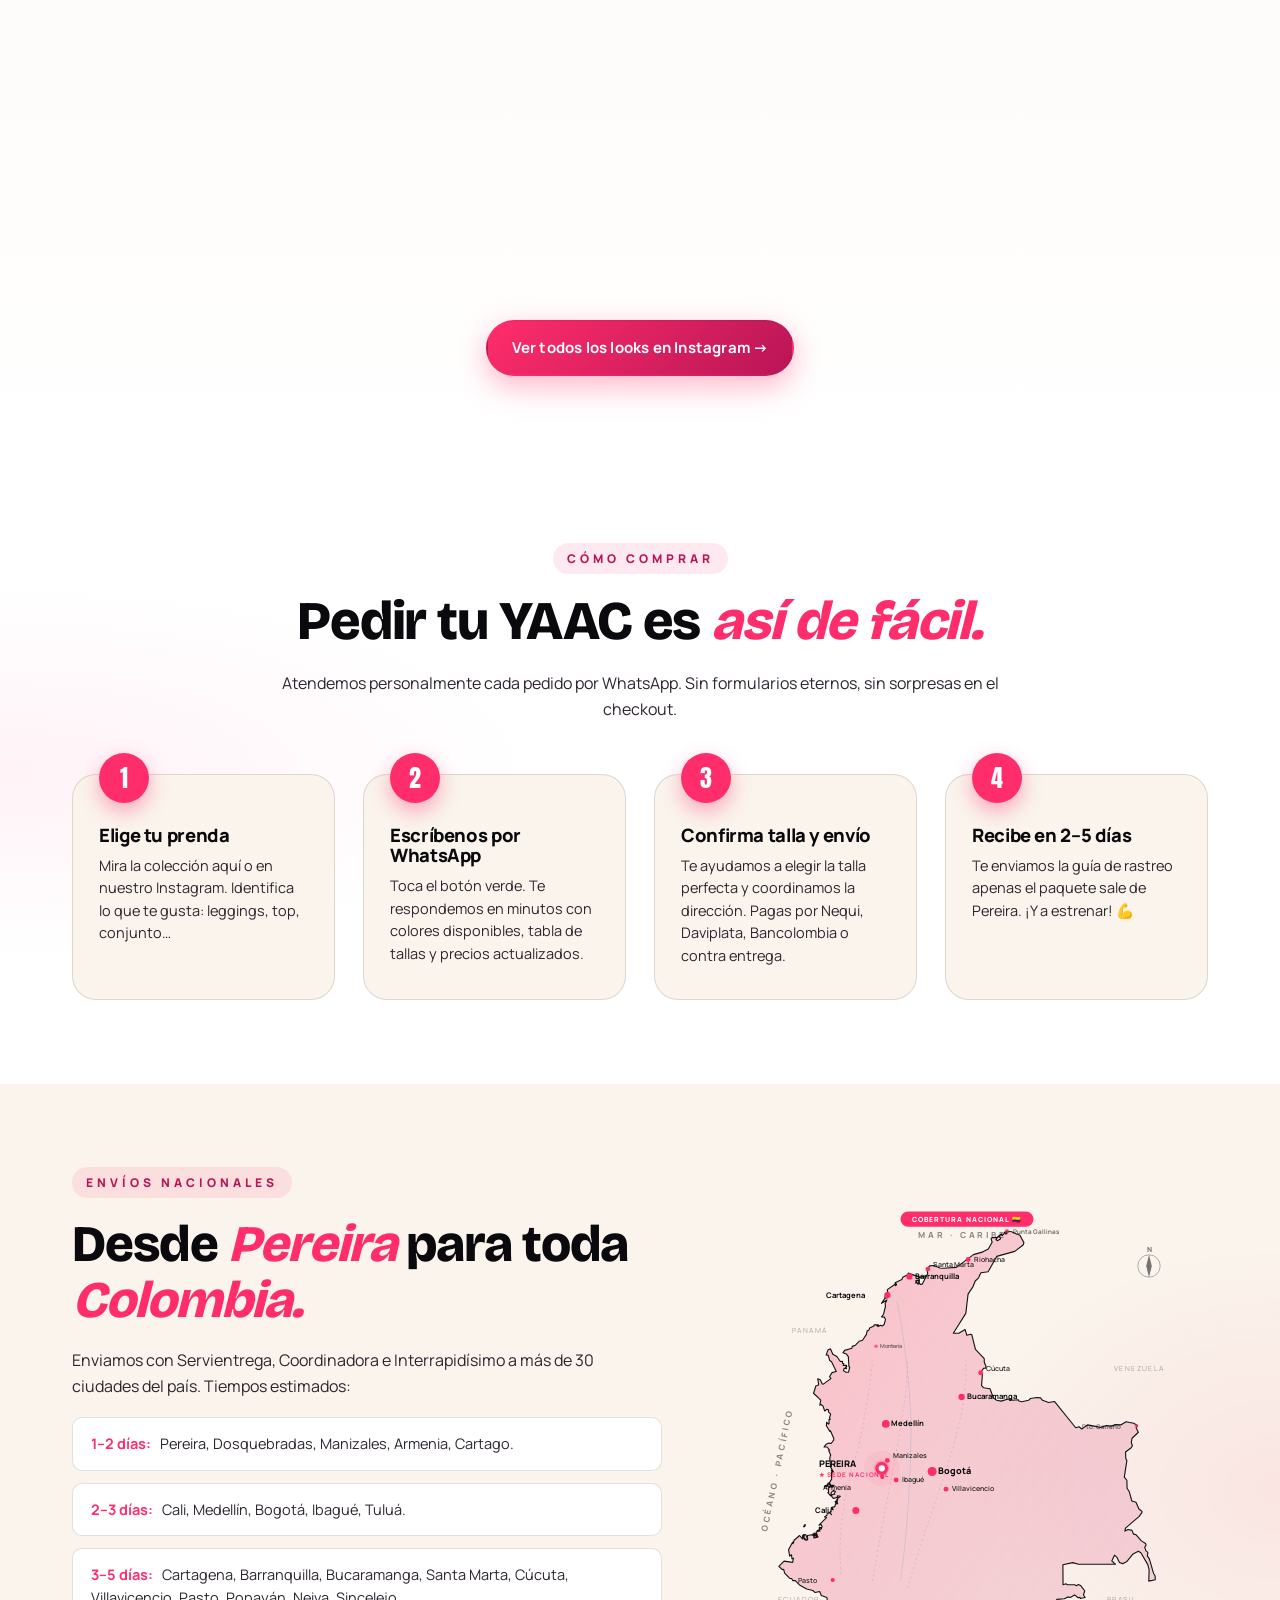
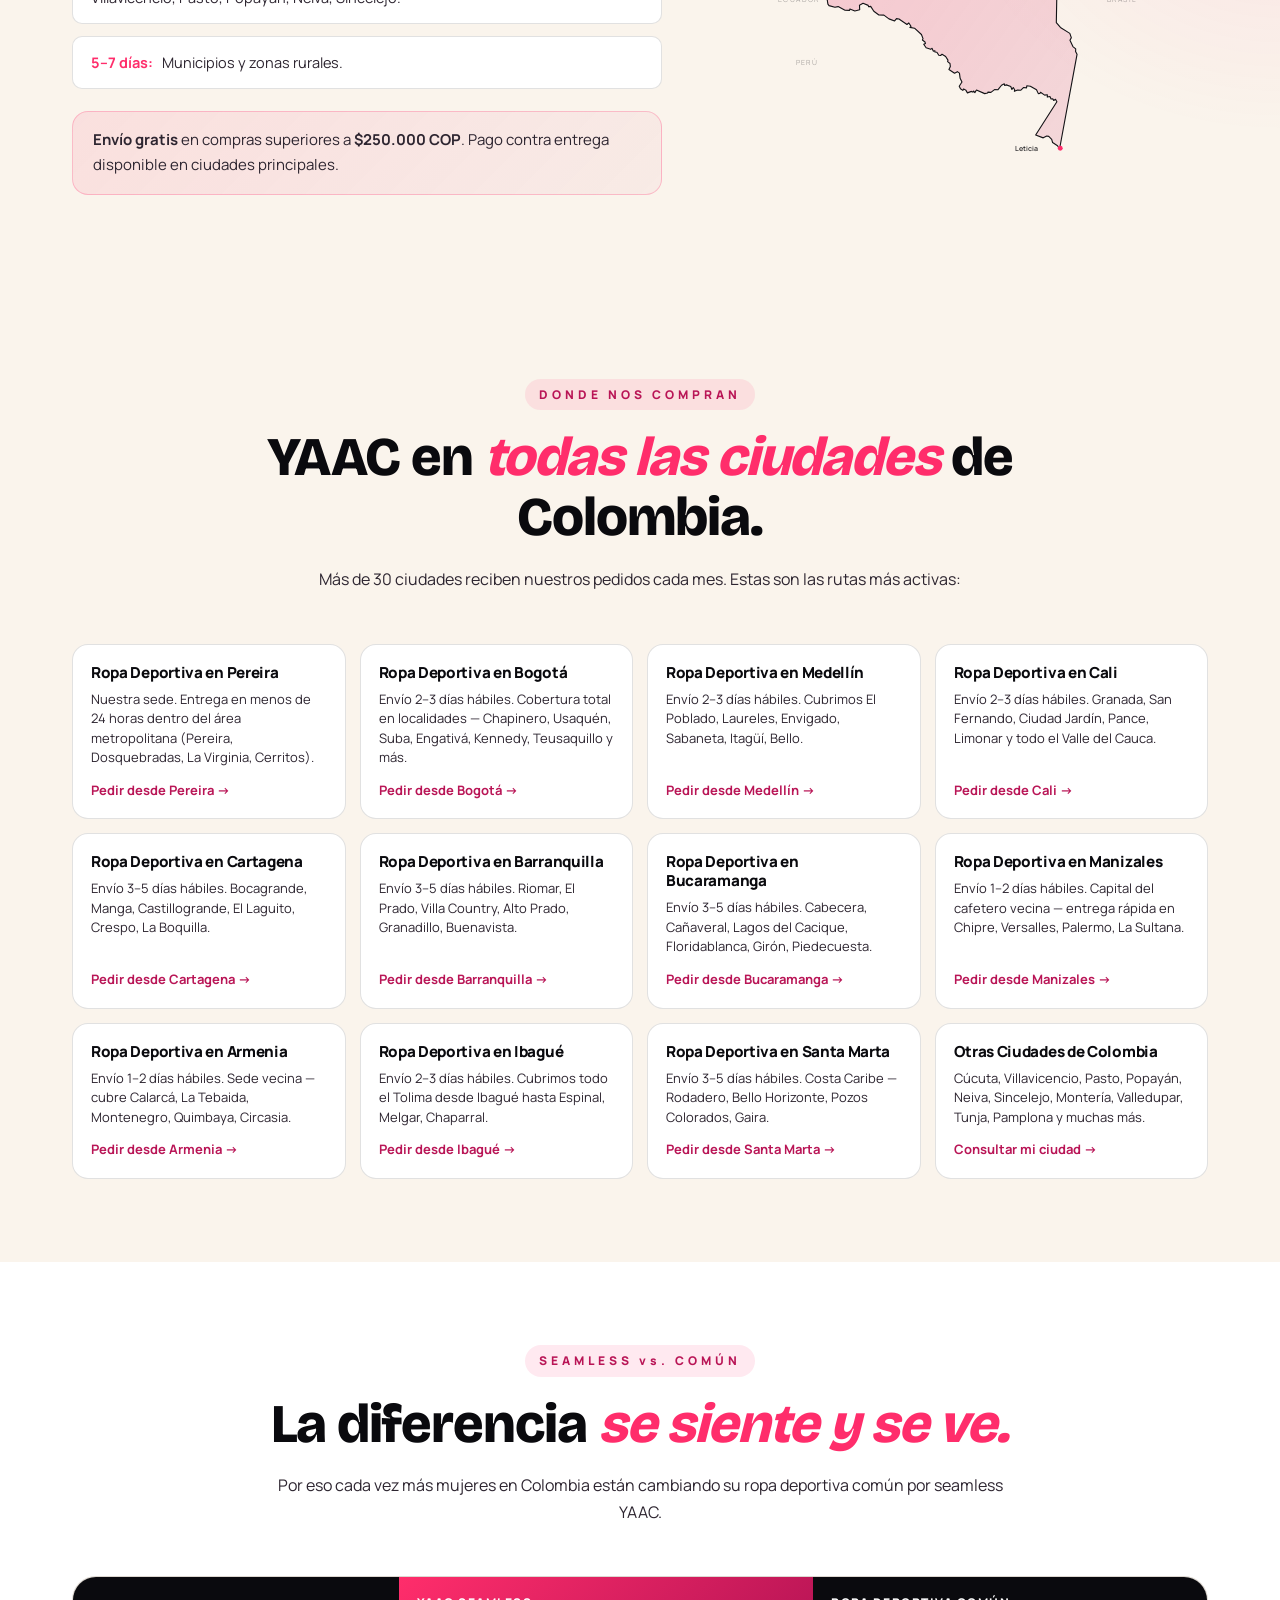
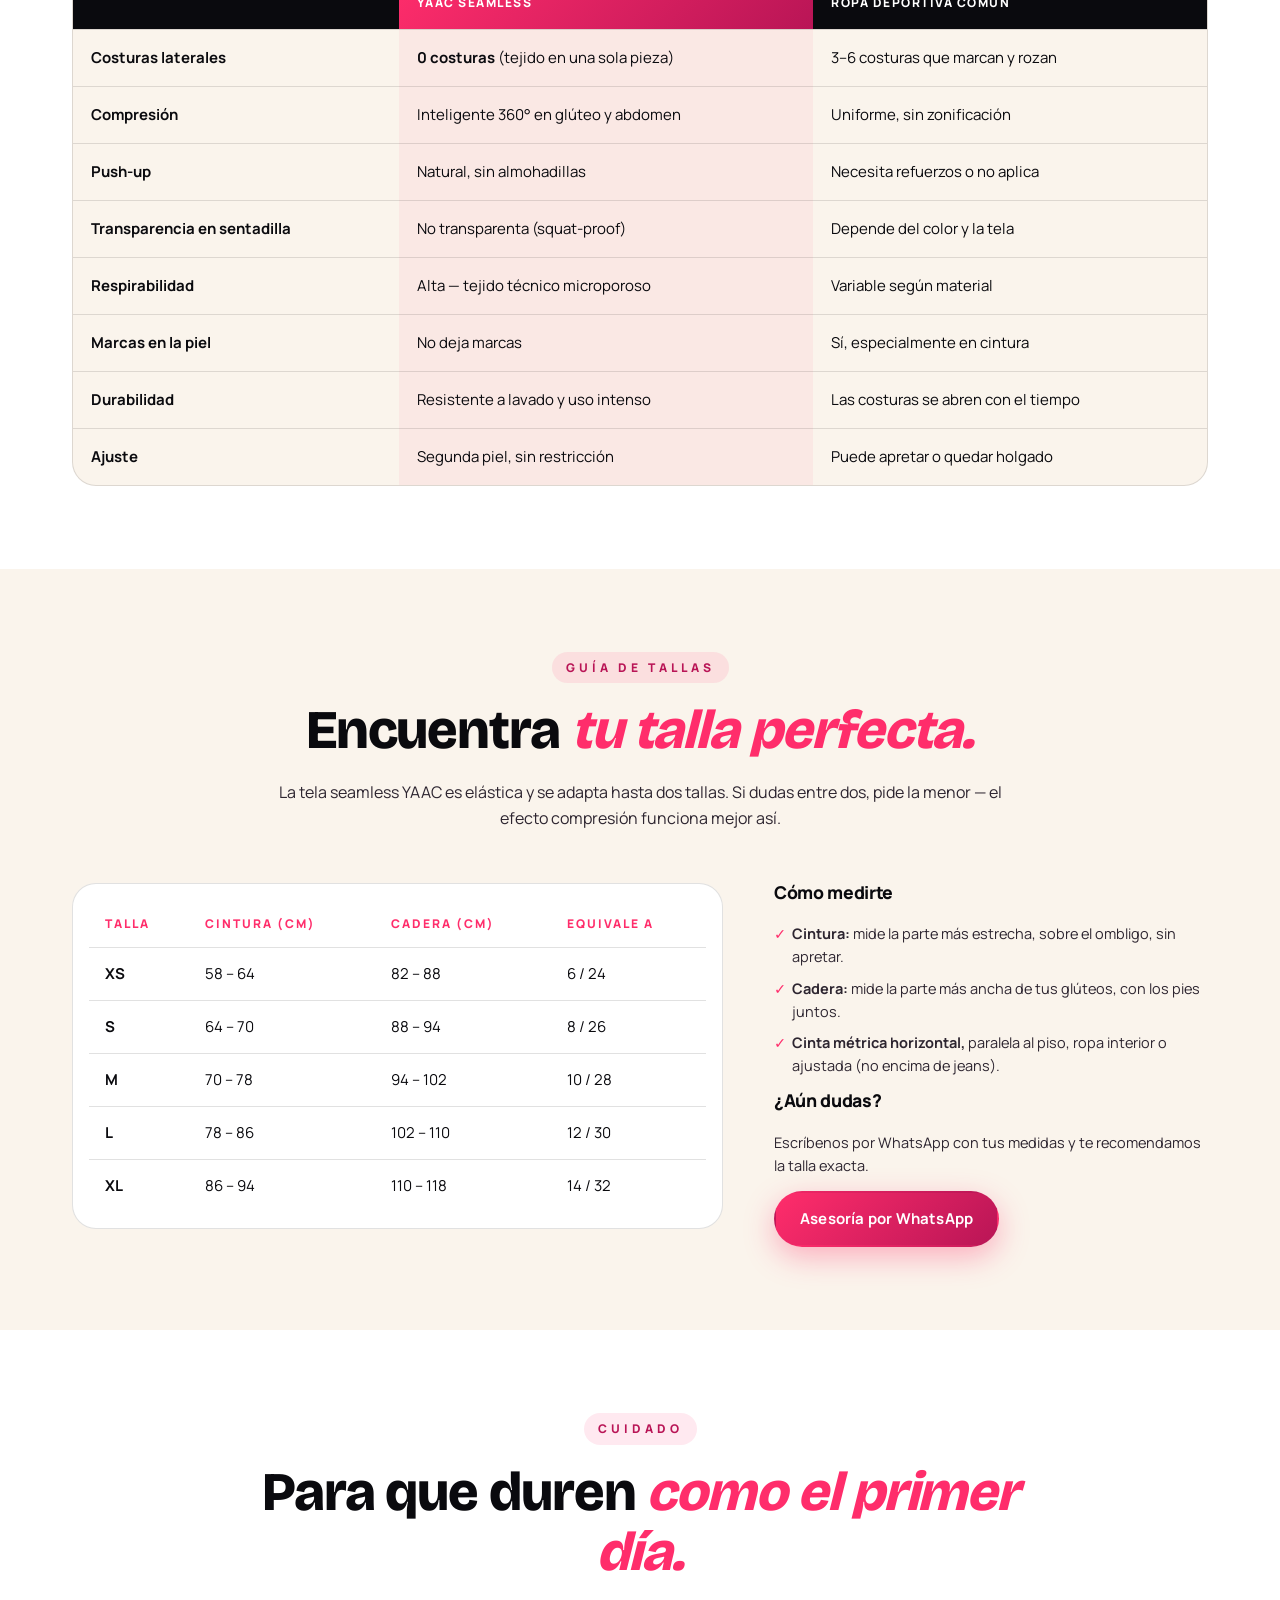
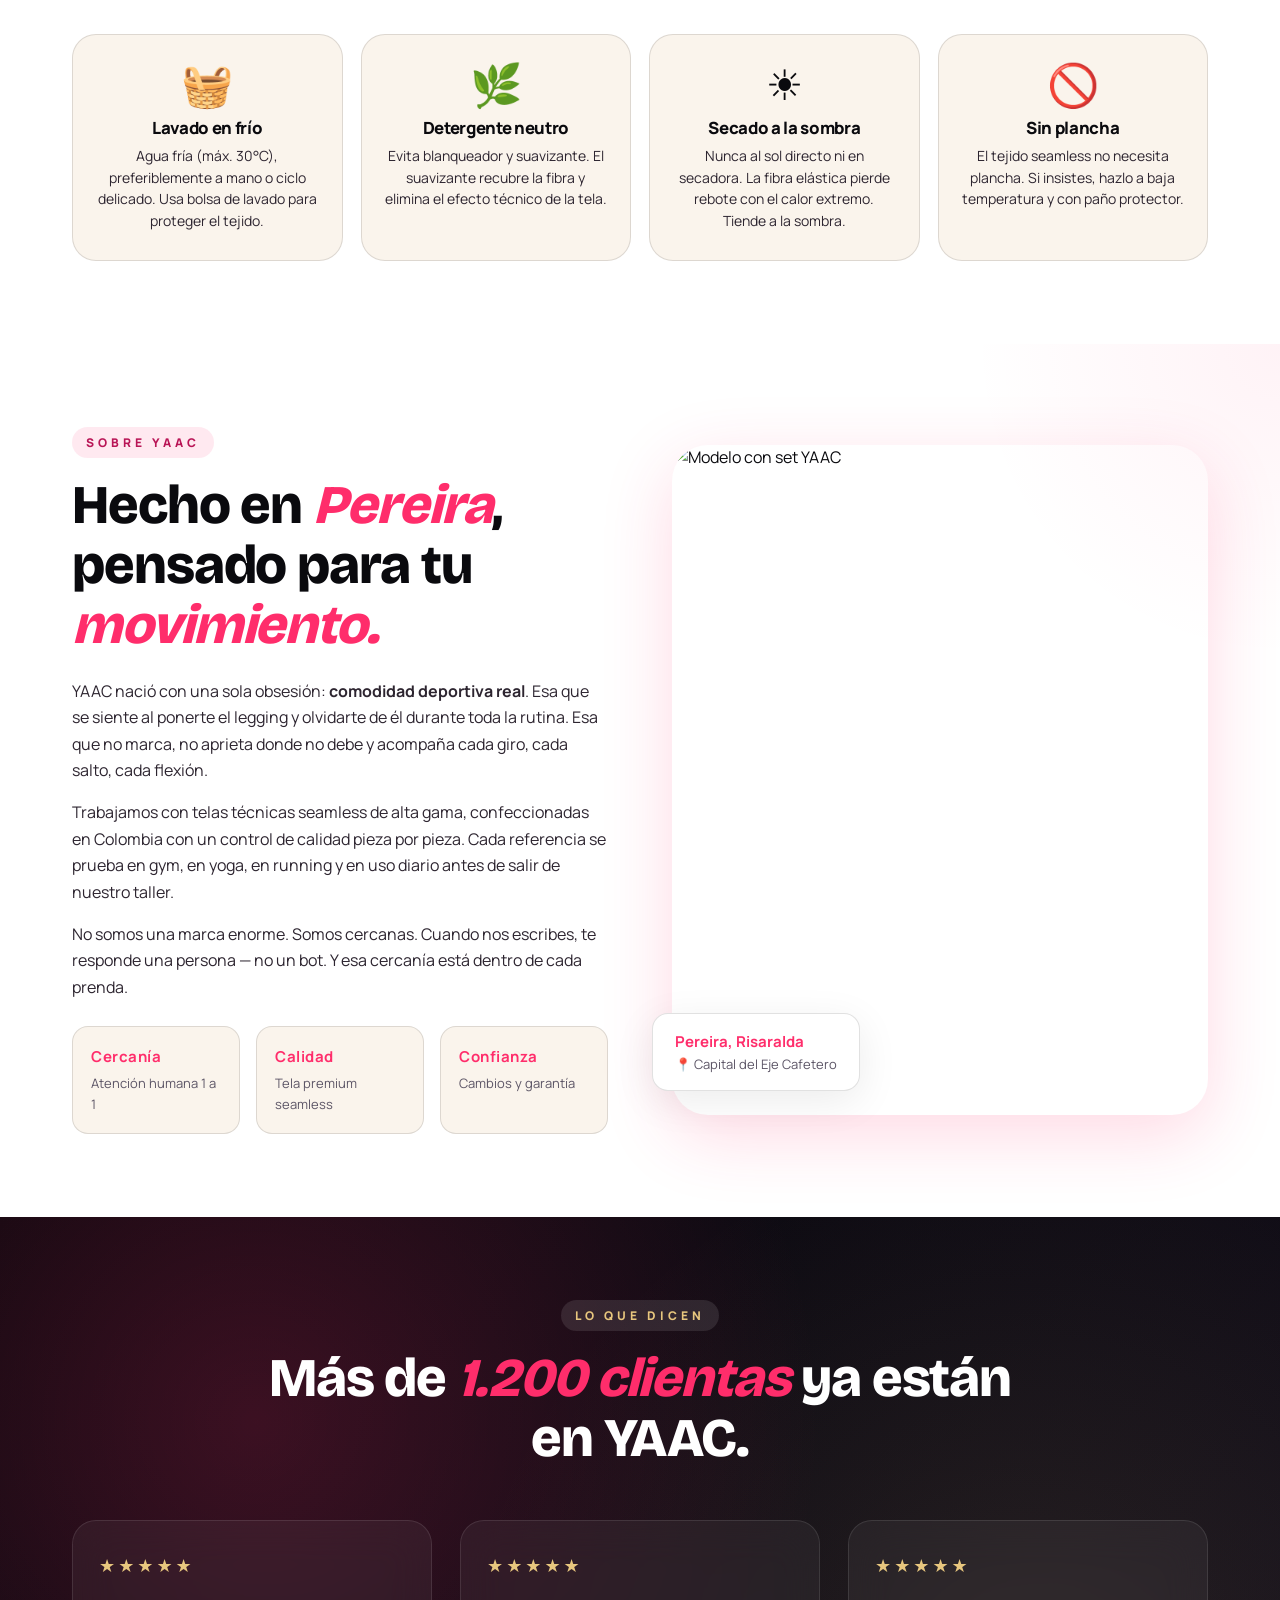
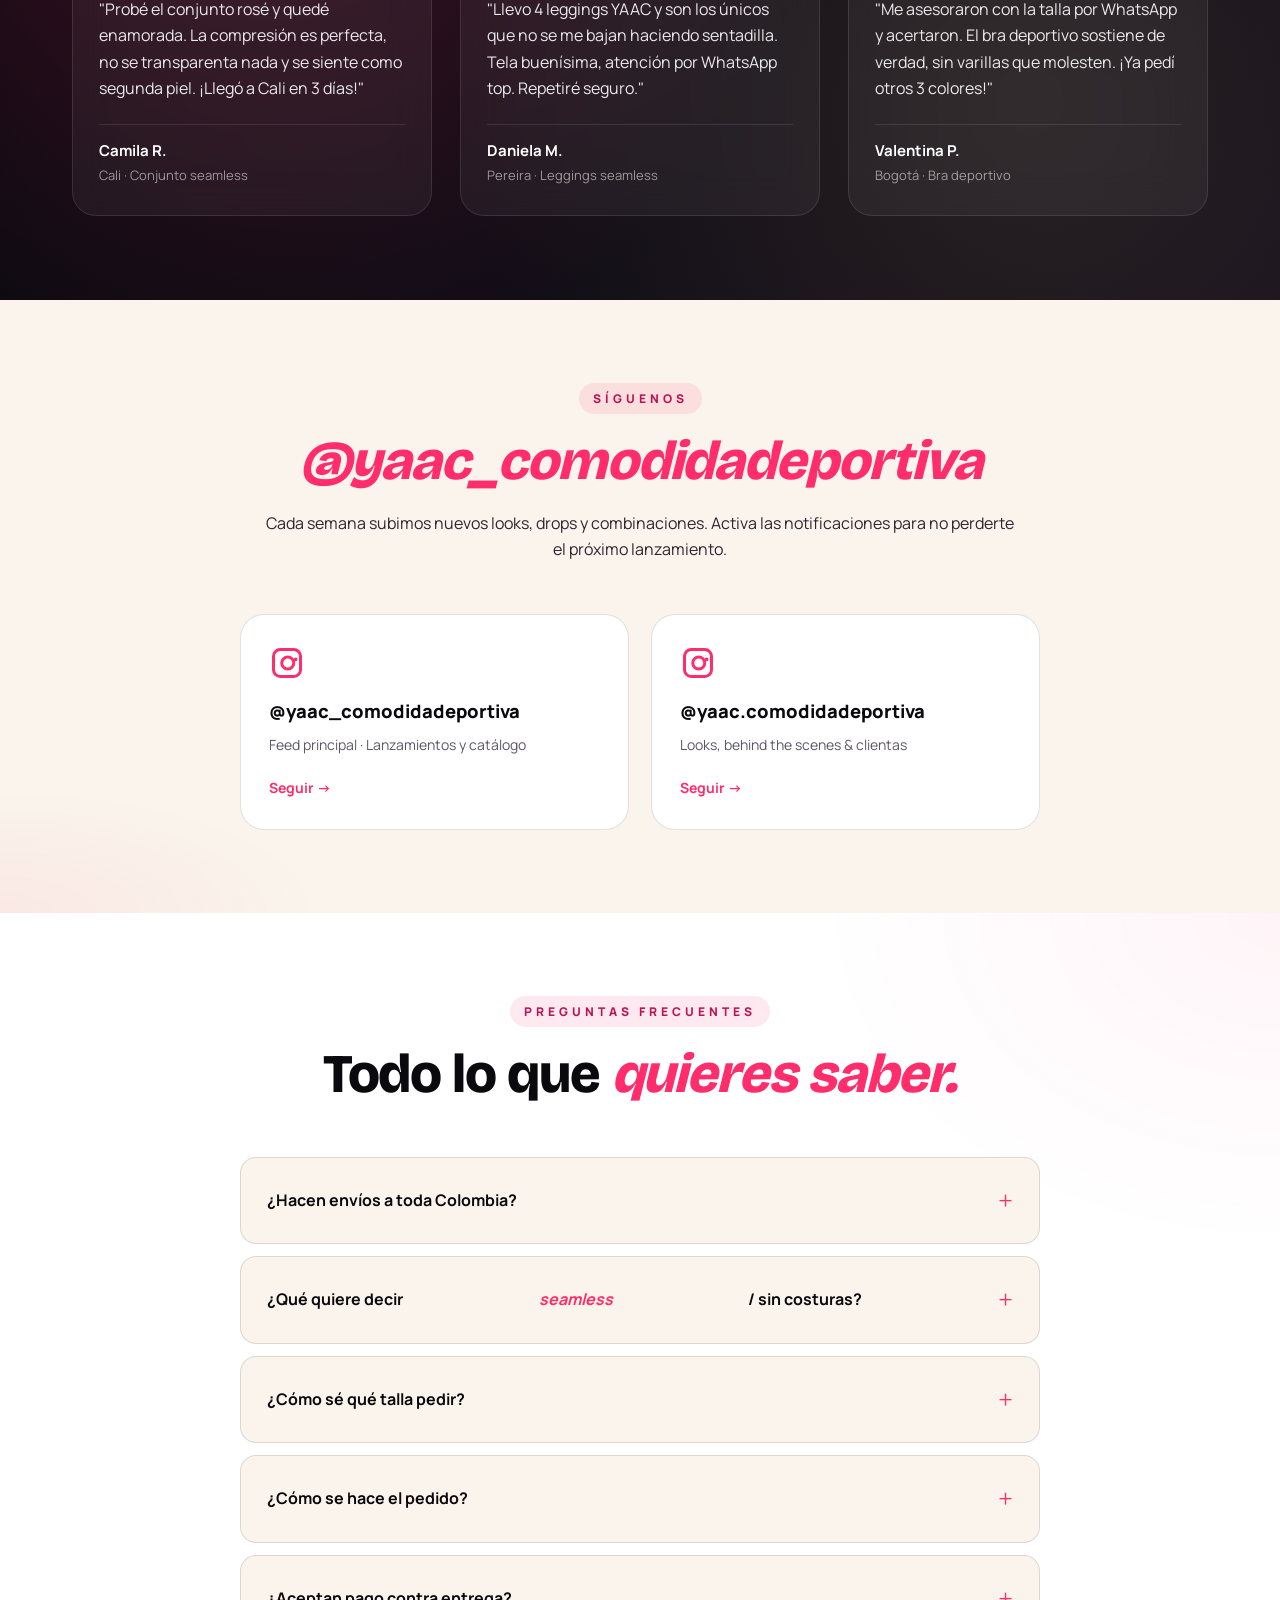
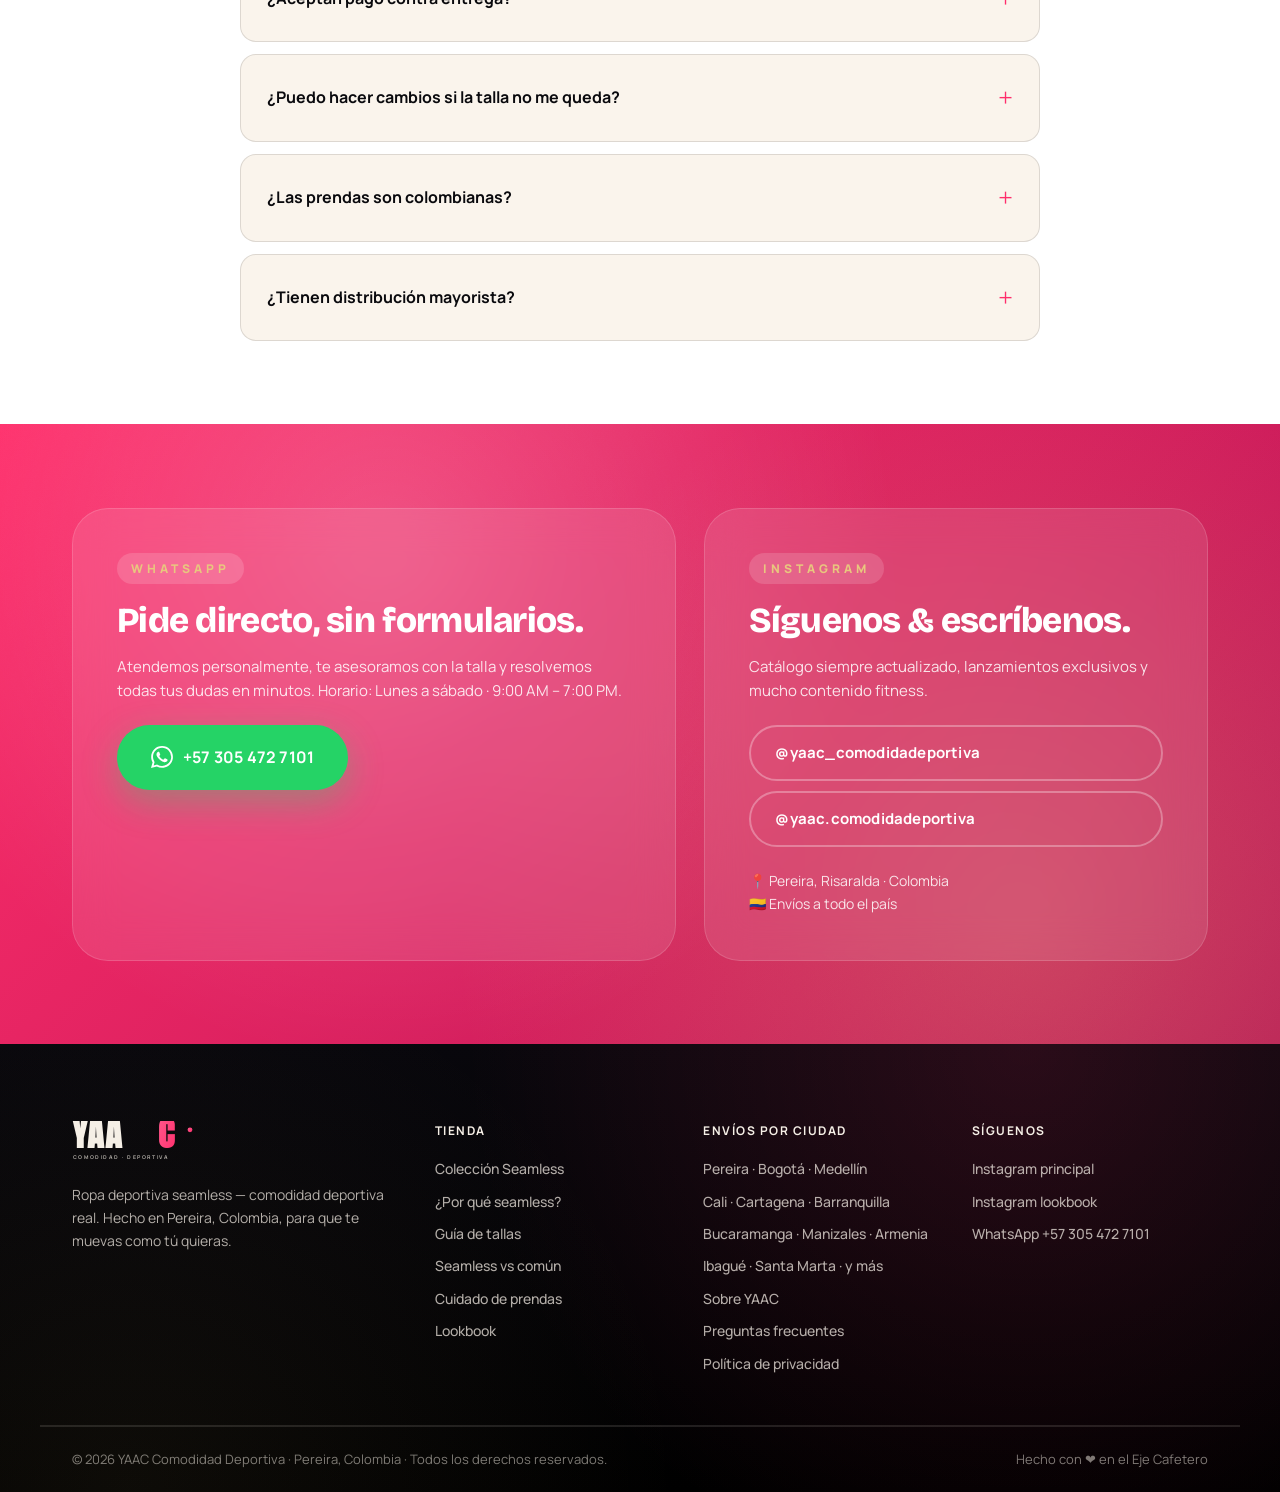
==== commit 4adbfa82: "Map: REAL Colombia silhouette with 506 boundary points from Natural Earth GeoJSON The previous hand-" ====
--- a/index.html
+++ b/index.html
@@ -661,181 +661,79 @@
         <p class="ship-free"><strong>Envío gratis</strong> en compras superiores a <strong>$250.000 COP</strong>. Pago contra entrega disponible en ciudades principales.</p>
       </div>
       <div class="ship-map" aria-label="Mapa de Colombia con ciudades atendidas por YAAC">
-        <svg viewBox="0 0 500 700" xmlns="http://www.w3.org/2000/svg" role="img" aria-labelledby="mapTitle">
+        <svg viewBox="0 0 600 800" xmlns="http://www.w3.org/2000/svg" role="img" aria-labelledby="mapTitle">
           <title id="mapTitle">Colombia — Cobertura nacional YAAC</title>
-          <desc>Mapa geográfico de Colombia con la península de La Guajira al noreste, golfo de Urabá al noroeste, costa Pacífica del Chocó al oeste, corredor amazónico hasta Leticia al sur y proyección oriental hasta Puerto Carreño en el río Orinoco. Pereira destacada como sede.</desc>
+          <desc>Mapa de Colombia con 506 puntos de contorno geográfico real derivados de Natural Earth (simplificado RDP eps=1.0). Incluye península de La Guajira, golfo de Urabá, costa Pacífica del Chocó, proyección oriental al Orinoco, trapecio amazónico hasta Leticia e islas costeras. Pereira destacada como sede nacional.</desc>
           <defs>
             <linearGradient id="coGrad" x1="0" y1="0" x2="1" y2="1">
-              <stop offset="0%" stop-color="rgba(255,45,107,0.22)"/>
-              <stop offset="100%" stop-color="rgba(194,24,91,0.10)"/>
+              <stop offset="0%" stop-color="rgba(255,45,107,0.28)"/>
+              <stop offset="100%" stop-color="rgba(194,24,91,0.12)"/>
             </linearGradient>
             <filter id="cityGlow" x="-50%" y="-50%" width="200%" height="200%">
-              <feGaussianBlur stdDeviation="2" result="blur"/>
+              <feGaussianBlur stdDeviation="2.4" result="blur"/>
               <feMerge><feMergeNode in="blur"/><feMergeNode in="SourceGraphic"/></feMerge>
             </filter>
           </defs>
-
-          <!-- Country/ocean labels -->
-          <text x="190" y="38" font-family="Manrope, sans-serif" font-size="11" font-weight="800" letter-spacing="4" fill="currentColor" opacity="0.45">MAR · CARIBE</text>
-          <text x="18" y="400" font-family="Manrope, sans-serif" font-size="11" font-weight="800" letter-spacing="4" fill="currentColor" opacity="0.45" transform="rotate(-78 18 400)">OC&#201;ANO · PAC&#205;FICO</text>
-          <text x="430" y="200" font-family="Manrope, sans-serif" font-size="9" fill="currentColor" opacity="0.32" letter-spacing="1.5">VENEZUELA</text>
-          <text x="420" y="500" font-family="Manrope, sans-serif" font-size="9" fill="currentColor" opacity="0.32" letter-spacing="1.5">BRASIL</text>
-          <text x="60" y="540" font-family="Manrope, sans-serif" font-size="9" fill="currentColor" opacity="0.32" letter-spacing="1.5">PER&#218;</text>
-          <text x="40" y="475" font-family="Manrope, sans-serif" font-size="9" fill="currentColor" opacity="0.32" letter-spacing="1.5">ECUADOR</text>
-          <text x="50" y="170" font-family="Manrope, sans-serif" font-size="9" fill="currentColor" opacity="0.32" letter-spacing="1.5">PANAM&#193;</text>
-
-          <!-- Colombia silhouette (silueta fiel basada en geo-coords lat/lon)
-               viewBox 500x700 · x = 40 + (lon+79)*35 · y = 40 + (12.5-lat)*36
-               Rasgos clave incluidos: pen. de La Guajira (NE horn), golfo de Urabá (NW indent),
-               costa Pacífica del Chocó (bulto W), trapecio amazónico (cola S a Leticia),
-               proyección oriental al Orinoco (Puerto Carreño NE).
-               Trazado horario desde Punta Gallinas (12.46°N, 71.66°W). -->
-          <path
-            d="M 297 41
-               L 304 50
-               L 306 65
-               C 304 75, 300 82, 295 86
-               L 290 96
-               L 286 110
-               L 282 124
-               C 275 142, 268 168, 263 192
-               C 261 200, 263 205, 266 207
-               L 270 207
-               C 290 215, 320 225, 360 245
-               C 395 258, 425 263, 444 267
-               C 458 290, 458 322, 450 340
-               C 442 352, 432 354, 428 351
-               C 410 380, 388 410, 365 440
-               C 360 470, 365 510, 375 545
-               C 380 575, 378 605, 370 625
-               C 365 638, 360 643, 357 642
-               L 350 638
-               C 320 615, 280 580, 235 535
-               C 200 510, 165 488, 135 475
-               C 115 470, 100 465, 88 460
-               C 70 452, 55 442, 45 425
-               C 35 405, 30 380, 32 350
-               C 32 320, 38 295, 50 270
-               C 65 245, 82 220, 92 200
-               C 95 188, 96 182, 97 178
-               L 105 175
-               L 112 175
-               L 118 180
-               C 122 198, 124 215, 125 222
-               C 130 222, 132 215, 132 205
-               C 131 192, 130 185, 132 180
-               L 138 178
-               C 152 173, 165 168, 168 158
-               C 172 144, 170 134, 168 128
-               L 172 118
-               C 168 118, 162 118, 162 116
-               L 165 110
-               L 175 102
-               L 187 94
-               L 208 85
-               L 225 78
-               L 253 74
-               L 268 67
-               L 280 58
-               L 290 49
-               L 297 41 Z"
-            fill="url(#coGrad)"
-            stroke="currentColor"
-            stroke-width="1.8"
-            stroke-linejoin="round"
-            opacity="0.95"/>
-
-          <!-- 3 cordilleras como líneas dashed sutiles (Occidental, Central, Oriental) -->
+          <text x="230" y="40" font-family="Manrope, sans-serif" font-size="12" font-weight="800" fill="currentColor" opacity="0.45" letter-spacing="4">MAR · CARIBE</text>
+          <text x="14" y="460" font-family="Manrope, sans-serif" font-size="12" font-weight="800" letter-spacing="4" fill="currentColor" opacity="0.45" transform="rotate(-78 14 460)">OCÉANO · PACÍFICO</text>
+          <text x="510" y="230" font-family="Manrope, sans-serif" font-size="10" font-weight="400" fill="currentColor" opacity="0.32" letter-spacing="2">VENEZUELA</text>
+          <text x="500" y="560" font-family="Manrope, sans-serif" font-size="10" font-weight="400" fill="currentColor" opacity="0.32" letter-spacing="2">BRASIL</text>
+          <text x="55" y="650" font-family="Manrope, sans-serif" font-size="10" font-weight="400" fill="currentColor" opacity="0.32" letter-spacing="2">PERÚ</text>
+          <text x="30" y="560" font-family="Manrope, sans-serif" font-size="10" font-weight="400" fill="currentColor" opacity="0.32" letter-spacing="2">ECUADOR</text>
+          <text x="50" y="175" font-family="Manrope, sans-serif" font-size="10" font-weight="400" fill="currentColor" opacity="0.32" letter-spacing="2">PANAMÁ</text>
+          <path fill-rule="evenodd" d="M 39.5 518.8 L 38.1 513.3 L 36.4 513.9 L 31.2 509 L 38.7 501.6 L 50.9 503.4 L 52.1 497.5 L 50 498.3 L 49.3 492.5 L 46.7 494.5 L 45.1 485.3 L 50.8 474.5 L 51.5 476.8 L 53 471.8 L 60.9 465 L 64.9 469.7 L 65.3 464.3 L 67 469.9 L 70.3 471.9 L 72.4 471.1 L 72 464.9 L 78.4 463.9 L 81.2 465.6 L 81.3 468.4 L 86.8 467.5 L 84.5 459.9 L 88 458.9 L 85.7 458.5 L 86.6 457.6 L 90 458.7 L 87.9 457.3 L 92.3 455.2 L 89.1 455.6 L 89.1 453.1 L 92.2 453.9 L 93.1 452.5 L 91.5 449.2 L 88.5 450.2 L 99.3 439.4 L 96.5 438.5 L 99.9 436.1 L 100.3 433.7 L 103.6 432.3 L 106.4 435.3 L 104.3 432.4 L 104.9 430.4 L 105.8 431.2 L 105.8 426.8 L 108.8 428.2 L 107.3 426.8 L 108.3 425.8 L 106.3 425.2 L 111.2 423.7 L 112.1 420.1 L 115.3 419.4 L 112.9 419.4 L 114.9 417.7 L 112.3 418.3 L 111.6 416.5 L 114.9 416.9 L 112.8 415.8 L 114.9 414.9 L 113.9 413.4 L 115.2 414 L 115.4 411.7 L 119.1 408.9 L 114.9 408.3 L 115.1 410.2 L 109.3 412.2 L 106.7 409.2 L 107.2 406.5 L 111.2 406.1 L 109.7 406.1 L 112.1 402.2 L 108.8 400.3 L 108.8 402.2 L 106.4 402.8 L 105.2 408.3 L 101.2 403.8 L 102.4 403.1 L 101.6 397.1 L 105.1 395.2 L 107.3 396.1 L 110 393.4 L 105.6 393.2 L 103.4 389.8 L 106.7 384.3 L 106.4 374.8 L 107.3 376.1 L 107.6 374.9 L 106.1 371.8 L 109.1 373.9 L 105.1 367.3 L 104 354.2 L 105.2 350 L 102.4 343.7 L 103.6 343 L 100 338.6 L 95.7 338.6 L 98.8 334.5 L 102.6 333 L 105.8 333.6 L 109.5 328.8 L 109.6 326 L 104.9 315.4 L 104.3 316.6 L 99.1 308.2 L 99.4 303.2 L 102.1 305.9 L 103 304.9 L 102.8 299.4 L 104.5 299.3 L 103.6 296.8 L 105.2 291.5 L 102.1 288.4 L 102.3 285.8 L 100 284.6 L 96.7 287.1 L 94.2 279.9 L 90.8 277.6 L 89.7 278.9 L 91.1 271.5 L 80.8 261.8 L 84.2 251.1 L 87.1 250.7 L 88.1 248.7 L 86.7 241 L 90.4 242.5 L 93.3 248.4 L 94.8 248.8 L 105.5 240.9 L 103.7 237.9 L 107.2 232.3 L 113.3 230.6 L 106.5 216.8 L 103.9 215.1 L 101.8 207.7 L 98.9 207 L 101.3 200.1 L 104.9 198.3 L 108.3 206 L 114.1 209.3 L 119.1 216.4 L 122.2 216.1 L 122.1 218.9 L 124.2 219.6 L 123.1 222.2 L 127.9 221.9 L 128.2 223.7 L 126.7 224.3 L 127.7 225.4 L 126.4 225.2 L 127.9 226.7 L 124.6 226 L 123.5 229.5 L 127 231.8 L 130.8 231.6 L 132.4 224.4 L 131.3 223.9 L 130.5 209.5 L 127.7 205.8 L 122.9 203.8 L 125.2 200.5 L 135.6 197.5 L 136.1 194.8 L 140.6 193.2 L 145.9 187.6 L 150.8 186 L 156.3 177.7 L 157.4 172.7 L 159.6 171.9 L 161 168.6 L 166.9 165.8 L 167.3 164.1 L 173.2 164 L 173.8 165.1 L 171.3 165.4 L 173.1 166.3 L 176.4 164.8 L 179.3 165.5 L 181.6 163.6 L 183.6 156.1 L 181.7 153.1 L 177.9 152.6 L 180.8 148.9 L 183.6 137.5 L 183 133.7 L 185.6 128.7 L 177.9 133.4 L 182.9 125.9 L 186.3 125.2 L 185.9 122 L 184.7 120.8 L 183.5 121.7 L 186.8 117.7 L 186 120.2 L 187.3 120.1 L 186.1 113.8 L 196.7 106.4 L 198.1 108 L 199.3 106.8 L 198.9 105.3 L 197.2 105.7 L 197.3 104.1 L 206.9 99.4 L 208.1 96.2 L 216 92.3 L 216 90.2 L 230.2 95.2 L 240.2 95.4 L 231.1 96.2 L 232.1 101.7 L 230.2 100.2 L 227 100.9 L 226.9 104.7 L 228.4 102.5 L 229.3 105.6 L 231.3 105.5 L 230.8 101.9 L 233.2 106.2 L 235.9 106.1 L 243.9 91.2 L 243 84.8 L 246.6 79.8 L 253.2 79.3 L 261.1 82.8 L 266.5 83.2 L 284.8 82 L 309.2 63.7 L 322.8 59.8 L 330.4 55.8 L 335.9 46.1 L 334.4 40.9 L 335.9 39.4 L 343.4 39.4 L 341.3 42.2 L 343.5 44 L 348 41.1 L 346.8 38.4 L 343.8 38.2 L 349.9 34 L 349 35.8 L 350.7 36.4 L 353.9 32.6 L 355.6 34.6 L 358.4 31.8 L 356.2 32.3 L 357.1 31.2 L 355.6 31.8 L 355.9 30.6 L 353.5 32.1 L 356.4 30 L 363.7 31.1 L 375.6 36.2 L 381.3 46.6 L 380.2 50 L 368.2 59.1 L 342.4 66.3 L 330.2 88.2 L 319.9 89.7 L 316.5 96.9 L 311.8 101.4 L 308.6 109.4 L 301.5 120.2 L 298.3 147.7 L 280.4 176 L 288.3 176 L 297.3 170.6 L 299.7 179 L 305.4 177.4 L 307 178.6 L 312.1 199.1 L 324.6 212.2 L 324.7 217.6 L 327.1 223.3 L 326.5 226.1 L 324 226 L 320.2 230.7 L 322 235.3 L 320.8 250.8 L 323.6 253.9 L 332.9 255.3 L 337.7 268.4 L 342.3 271.7 L 348.7 273 L 358.8 269.9 L 365.6 271.7 L 373.3 271.1 L 374.1 272.9 L 378.2 273.9 L 388 271.8 L 390.9 269.2 L 399.4 267.8 L 405 268.4 L 408 271.8 L 416.5 275 L 424.9 273.5 L 455.3 311.1 L 460.2 309.6 L 464 313 L 472.2 306.9 L 491.1 310.5 L 499.3 307.9 L 505.7 308.7 L 512.7 306.6 L 520.2 306.9 L 527.2 302.6 L 538.1 304.7 L 543.6 307.8 L 541.7 311.5 L 544.8 317.5 L 535.8 326.1 L 534.7 331.8 L 536.2 336.8 L 534.6 339.7 L 526.5 345.8 L 526.8 355 L 528.4 358 L 524.7 381.5 L 528.4 386.1 L 528.7 397.5 L 531.9 402.6 L 535.5 415.7 L 541.4 417.6 L 545.6 427.1 L 550 430.6 L 549.8 432.4 L 546 437.6 L 526.4 454.5 L 525.6 458.7 L 530.2 456.4 L 535.7 457.7 L 538 463.1 L 541.3 463.8 L 549.1 472.7 L 555.1 476.3 L 555.8 478.8 L 553.9 481.9 L 555.6 486.9 L 558.4 489.2 L 557.6 494.1 L 560.5 498.4 L 566.5 519.2 L 568.7 522.5 L 569 528.2 L 559.7 530.2 L 560.2 514.1 L 558.3 506.6 L 548.4 489.7 L 544.7 487.6 L 537.2 491.3 L 528.5 502 L 522.4 505.2 L 517.8 503.6 L 514.3 496.3 L 510.7 493.1 L 506.8 501.3 L 512 506.1 L 459.3 506.1 L 450.9 503.8 L 437 506.7 L 437.2 535.4 L 441.7 534 L 443.2 535.4 L 453.7 535.3 L 456.4 536.8 L 459.2 535.1 L 462.1 536.3 L 468.2 543.9 L 466.4 550 L 468.8 553.5 L 461.7 554.9 L 461.5 553.2 L 458.8 553.9 L 453.7 549.9 L 447.5 553.5 L 444.1 552.7 L 439.2 555.4 L 428.2 556.3 L 427.6 589.4 L 433.5 596.3 L 446.9 604.8 L 449 610.9 L 447.1 614.8 L 451.3 623.7 L 455.3 627 L 455.1 630.7 L 457.2 634.7 L 432.2 770 L 429.3 765.4 L 422.3 760.8 L 421 756.2 L 416.8 752 L 413.9 751.5 L 408.9 754.1 L 398.1 749.9 L 428.4 702.6 L 426.4 698.9 L 423.9 700.6 L 422.5 698.4 L 420.1 698.6 L 418.5 695.1 L 414.7 695.8 L 414.8 692.5 L 410.9 693 L 405 688.9 L 404.1 690.7 L 401.9 690.9 L 399.3 685.5 L 390.5 680.3 L 385.4 679.6 L 385 682.6 L 381 682.1 L 377 686 L 372.3 685.7 L 367.7 687.6 L 368.1 685.4 L 366.1 682.2 L 364.2 684.9 L 362.5 680.8 L 356.2 678.4 L 353.9 679.3 L 353.3 676.8 L 349.3 678.9 L 344.3 685.3 L 339.3 685.1 L 334.2 689.1 L 329.8 688.7 L 329.4 690.1 L 325.3 690.9 L 313.5 685.7 L 311.2 689.4 L 309.5 687.2 L 308.3 688.7 L 306.4 687.7 L 300.6 689.8 L 298.3 685.9 L 295.2 684.2 L 294 686.2 L 290.7 683.9 L 288.9 680.4 L 292.8 674.2 L 290.2 669.1 L 289.2 661.6 L 286.3 659.5 L 282.2 661.7 L 274.2 656.5 L 276.2 652 L 275.7 647.8 L 272.3 645.1 L 272.8 643.1 L 269.5 637.9 L 264.3 634.7 L 262.2 636.5 L 259.7 636 L 257 631.7 L 254.2 631.4 L 254.2 629.6 L 251.8 630.2 L 250 626.2 L 248.1 627.6 L 241.6 625.4 L 238.2 620.4 L 240.6 619.4 L 240 617.1 L 236.3 614.3 L 237.2 612.3 L 234.9 606.4 L 225 597.4 L 218.4 596.2 L 220 594.7 L 216.9 589.9 L 214.3 592.2 L 202.8 584.3 L 199.3 583.8 L 196.6 587.1 L 188.5 584.1 L 181.3 578.8 L 174.1 578.6 L 166.9 573.3 L 162.4 566.2 L 159.5 566.7 L 158.8 564.8 L 151.5 561.9 L 146.4 564.5 L 146.7 571.1 L 139.8 572.8 L 132.7 570 L 132.3 572 L 125.7 571.7 L 115.9 566.6 L 111.3 567.5 L 102.9 565.2 L 101.3 563.1 L 99.8 553.5 L 91.9 550.6 L 89.4 545 L 83 546.5 L 79.8 543.6 L 70.9 541.5 L 60.7 535.6 L 54.7 529.5 L 51 529.4 L 49.5 526.4 L 46.8 526.2 L 39.5 518.8 Z M 70.4 465.9 L 72 469.8 L 71.5 471 L 70.3 471.4 L 67 468.2 L 66.6 467.3 L 67.6 465.7 L 66.7 463.5 L 69.8 463.9 L 70.4 465.9 Z M 80.5 462.9 L 85.7 467.4 L 83.3 468.2 L 81.2 467.4 L 82.1 465.4 L 80 464.6 L 79.9 462.8 L 80.5 462.9 Z M 84.8 464.4 L 87.1 466.4 L 86.9 467 L 83 465 L 81.4 461.6 L 82.4 462.3 L 83 461.7 L 84.8 464.4 Z M 104.9 393.4 L 108.5 393.7 L 107.1 395.5 L 105.8 394.3 L 99.9 394.6 L 96.2 396.1 L 96.4 394.9 L 98.4 393.6 L 101.2 393.7 L 100 392.5 L 101.5 392.5 L 100.5 392.2 L 102.1 390.9 L 101.2 390.6 L 101.5 390 L 104.9 393.4 Z M 67.9 449.9 L 68.9 449.4 L 68.8 451.2 L 67.7 452.4 L 66.5 452.4 L 67.9 449.9 Z M 183.1 123.1 L 183.6 122.6 L 185.4 123.8 L 182.9 125.2 L 183.1 123.1 Z" fill="url(#coGrad)" stroke="currentColor" stroke-width="1.6" stroke-linejoin="round" stroke-linecap="round" opacity="0.96"/>
           <g stroke="currentColor" stroke-width="0.7" fill="none" opacity="0.20" stroke-dasharray="3 4">
-            <path d="M 100 450 C 95 400, 110 340, 130 280 C 142 230, 148 200, 150 175"/>
-            <path d="M 145 460 C 152 400, 165 340, 175 280 C 185 230, 190 200, 192 170"/>
-            <path d="M 185 465 C 205 405, 230 340, 250 280 C 265 230, 270 200, 268 170"/>
+            <path d="M 120 520 C 115 460, 125 400, 145 340 C 155 290, 162 250, 165 215"/>
+            <path d="M 165 530 C 175 470, 188 405, 200 340 C 210 285, 215 250, 215 215"/>
+            <path d="M 215 540 C 235 470, 260 405, 280 340 C 295 285, 300 250, 298 215"/>
           </g>
-
-          <!-- Río Magdalena (corre por el valle entre Central y Oriental) -->
-          <path d="M 180 460 C 188 400, 195 330, 195 260 C 192 200, 185 150, 178 110" stroke="#4A90C2" stroke-width="0.7" fill="none" opacity="0.32"/>
-
-          <!-- Pereira pulse (SEDE) — coord 4.81N, 75.69W → (156, 317) -->
+          <path d="M 205 530 C 215 460, 220 380, 220 300 C 217 235, 210 180, 200 130" stroke="#4A90C2" stroke-width="0.8" fill="none" opacity="0.34"/>
           <g>
-            <circle cx="156" cy="317" r="20" fill="rgba(255,45,107,0.24)">
-              <animate attributeName="r" values="16;26;16" dur="2.4s" repeatCount="indefinite"/>
+            <circle cx="178.2" cy="369.1" r="22" fill="rgba(255,45,107,0.26)">
+              <animate attributeName="r" values="18;30;18" dur="2.4s" repeatCount="indefinite"/>
               <animate attributeName="opacity" values="0.55;0;0.55" dur="2.4s" repeatCount="indefinite"/>
             </circle>
-            <circle cx="156" cy="317" r="8" fill="#FF2D6B" filter="url(#cityGlow)"/>
-            <circle cx="156" cy="317" r="4" fill="#FFFFFF"/>
+            <circle cx="178.2" cy="369.1" r="9" fill="#FF2D6B" filter="url(#cityGlow)"/>
+            <circle cx="178.2" cy="369.1" r="4.5" fill="#FFFFFF"/>
           </g>
-          <text x="78" y="315" font-family="Manrope, sans-serif" font-size="12" font-weight="800" fill="currentColor">PEREIRA</text>
-          <text x="78" y="328" font-family="Manrope, sans-serif" font-size="9" font-weight="700" fill="#FF2D6B" letter-spacing="1.3">&#9733; SEDE NACIONAL</text>
-
-          <!-- Ciudades (todas geo-posicionadas por lat/lon reales) -->
+          <text x="88.19999999999999" y="367.1" font-family="Manrope, sans-serif" font-size="13" font-weight="800" fill="currentColor">PEREIRA</text>
+          <text x="88.19999999999999" y="381.1" font-family="Manrope, sans-serif" font-size="9" font-weight="700" fill="#FF2D6B" letter-spacing="1.4">★ SEDE NACIONAL</text>
           <g fill="#FF2D6B">
-            <!-- Punta Gallinas decorative apex -->
-            <circle cx="297" cy="41" r="3" opacity="0.7"/>
-            <text x="307" y="44" font-family="Manrope, sans-serif" font-size="8" fill="currentColor" opacity="0.6">Punta Gallinas</text>
-
-            <!-- Riohacha -->
-            <circle cx="253" cy="74" r="3"/>
-            <text x="259" y="72" font-family="Manrope, sans-serif" font-size="9" fill="currentColor" opacity="0.85">Riohacha</text>
-            <!-- Santa Marta -->
-            <circle cx="208" cy="85" r="3.5"/>
-            <text x="216" y="82" font-family="Manrope, sans-serif" font-size="9" fill="currentColor" opacity="0.85">Santa Marta</text>
-            <!-- Barranquilla -->
-            <circle cx="187" cy="94" r="4"/>
-            <text x="194" y="98" font-family="Manrope, sans-serif" font-size="10" font-weight="700" fill="currentColor">Barranquilla</text>
-            <!-- Cartagena -->
-            <circle cx="162" cy="116" r="4"/>
-            <text x="90" y="120" font-family="Manrope, sans-serif" font-size="10" font-weight="700" fill="currentColor">Cartagena</text>
-            <!-- Montería -->
-            <circle cx="149" cy="175" r="2.5" opacity="0.7"/>
-            <text x="155" y="178" font-family="Manrope, sans-serif" font-size="8" fill="currentColor" opacity="0.6">Montería</text>
-            <!-- Medellín -->
-            <circle cx="160" cy="265" r="5"/>
-            <text x="170" y="268" font-family="Manrope, sans-serif" font-size="10" font-weight="700" fill="currentColor">Medellín</text>
-            <!-- Manizales -->
-            <circle cx="162" cy="307" r="3"/>
-            <text x="172" y="304" font-family="Manrope, sans-serif" font-size="9" fill="currentColor" opacity="0.85">Manizales</text>
-            <!-- Armenia (close to Pereira) -->
-            <circle cx="156" cy="327" r="3"/>
-            <text x="78" y="343" font-family="Manrope, sans-serif" font-size="9" fill="currentColor" opacity="0.85">Armenia</text>
-            <!-- Ibagué -->
-            <circle cx="172" cy="330" r="3"/>
-            <text x="180" y="333" font-family="Manrope, sans-serif" font-size="9" fill="currentColor" opacity="0.85">Ibagué</text>
-            <!-- Cali -->
-            <circle cx="126" cy="366" r="4.5"/>
-            <text x="68" y="370" font-family="Manrope, sans-serif" font-size="10" font-weight="700" fill="currentColor">Cali</text>
-            <!-- Bogotá -->
-            <circle cx="213" cy="320" r="6"/>
-            <text x="223" y="324" font-family="Manrope, sans-serif" font-size="12" font-weight="800" fill="currentColor">Bogotá</text>
-            <!-- Bucaramanga -->
-            <circle cx="246" cy="234" r="4"/>
-            <text x="254" y="237" font-family="Manrope, sans-serif" font-size="10" font-weight="700" fill="currentColor">Bucaramanga</text>
-            <!-- Cúcuta -->
-            <circle cx="268" cy="206" r="3"/>
-            <text x="277" y="204" font-family="Manrope, sans-serif" font-size="9" fill="currentColor" opacity="0.85">Cúcuta</text>
-            <!-- Villavicencio -->
-            <circle cx="228" cy="341" r="3"/>
-            <text x="236" y="344" font-family="Manrope, sans-serif" font-size="9" fill="currentColor" opacity="0.85">Villavicencio</text>
-            <!-- Pasto -->
-            <circle cx="100" cy="446" r="3"/>
-            <text x="50" y="448" font-family="Manrope, sans-serif" font-size="9" fill="currentColor" opacity="0.85">Pasto</text>
-            <!-- Leticia (Amazon tip) -->
-            <circle cx="357" cy="642" r="3.5"/>
-            <text x="290" y="646" font-family="Manrope, sans-serif" font-size="9" fill="currentColor" opacity="0.85">Leticia</text>
-            <!-- Puerto Carreño (NE corner) -->
-            <circle cx="444" cy="267" r="2.5" opacity="0.7"/>
-            <text x="380" y="270" font-family="Manrope, sans-serif" font-size="8" fill="currentColor" opacity="0.6">Pto. Carreño</text>
+            <circle cx="357.1" cy="30.2" r="3" opacity="0.7"/>
+            <text x="365.1" y="34.2" font-family="Manrope, sans-serif" font-size="9" font-weight="600" fill="currentColor" opacity="0.65">Punta Gallinas</text>
+            <circle cx="301.7" cy="70.7" r="3.5"/><text x="309.7" y="73.7" font-family="Manrope, sans-serif" font-size="10" font-weight="600" fill="currentColor" opacity="0.85">Riohacha</text>
+            <circle cx="244.1" cy="84.4" r="3.5"/><text x="252.1" y="81.4" font-family="Manrope, sans-serif" font-size="10" font-weight="600" fill="currentColor" opacity="0.85">Santa Marta</text>
+            <circle cx="217.7" cy="94.9" r="4.5"/><text x="225.7" y="98.9" font-family="Manrope, sans-serif" font-size="11" font-weight="700" fill="currentColor">Barranquilla</text>
+            <circle cx="186.3" cy="121.6" r="4.5"/>
+            <text x="98.30000000000001" y="125.6" font-family="Manrope, sans-serif" font-size="11" font-weight="700" fill="currentColor">Cartagena</text>
+            <circle cx="170.1" cy="194.8" r="2.5" opacity="0.7"/>
+            <text x="176.1" y="197.8" font-family="Manrope, sans-serif" font-size="8" font-weight="600" fill="currentColor" opacity="0.6">Montería</text>
+            <circle cx="184" cy="305.6" r="5.5"/><text x="192" y="308.6" font-family="Manrope, sans-serif" font-size="11" font-weight="700" fill="currentColor">Medellín</text>
+            <circle cx="186.2" cy="357.7" r="3.5"/><text x="194.2" y="354.7" font-family="Manrope, sans-serif" font-size="10" font-weight="600" fill="currentColor" opacity="0.85">Manizales</text>
+            <circle cx="178.9" cy="381.5" r="3"/>
+            <text x="93.9" y="399.5" font-family="Manrope, sans-serif" font-size="10" font-weight="600" fill="currentColor" opacity="0.85">Armenia</text>
+            <circle cx="198.8" cy="385.7" r="3.5"/><text x="206.8" y="388.7" font-family="Manrope, sans-serif" font-size="10" font-weight="600" fill="currentColor" opacity="0.85">Ibagué</text>
+            <circle cx="141.2" cy="429.4" r="5"/>
+            <text x="83.19999999999999" y="433.4" font-family="Manrope, sans-serif" font-size="11" font-weight="700" fill="currentColor">Cali</text>
+            <circle cx="250.2" cy="373.6" r="6.5"/>
+            <text x="259.2" y="377.6" font-family="Manrope, sans-serif" font-size="13" font-weight="800" fill="currentColor">Bogotá</text>
+            <circle cx="292.3" cy="267" r="4.5"/><text x="300.3" y="270" font-family="Manrope, sans-serif" font-size="11" font-weight="700" fill="currentColor">Bucaramanga</text>
+            <circle cx="319.5" cy="232.6" r="3.5"/><text x="327.5" y="230.6" font-family="Manrope, sans-serif" font-size="10" font-weight="600" fill="currentColor" opacity="0.85">Cúcuta</text>
+            <circle cx="270" cy="398.8" r="3.5"/><text x="278" y="401.8" font-family="Manrope, sans-serif" font-size="10" font-weight="600" fill="currentColor" opacity="0.85">Villavicencio</text>
+            <circle cx="108.1" cy="528.6" r="3"/>
+            <text x="58.099999999999994" y="532.6" font-family="Manrope, sans-serif" font-size="10" font-weight="600" fill="currentColor" opacity="0.85">Pasto</text>
+            <circle cx="433.2" cy="769" r="3.5"/>
+            <text x="368.2" y="773" font-family="Manrope, sans-serif" font-size="10" font-weight="600" fill="currentColor" opacity="0.85">Leticia</text>
+            <circle cx="542" cy="308.4" r="2.5" opacity="0.7"/>
+            <text x="464" y="312.4" font-family="Manrope, sans-serif" font-size="9" font-weight="600" fill="currentColor" opacity="0.65">Pto. Carreño</text>
           </g>
-
-          <!-- Compass rose top-right -->
-          <g transform="translate(465, 70)" opacity="0.55">
+          <g transform="translate(560, 80)" opacity="0.55">
             <circle r="16" fill="none" stroke="currentColor" stroke-width="0.8"/>
             <path d="M 0 -16 L 4 0 L 0 16 L -4 0 Z" fill="currentColor"/>
-            <text x="0" y="-20" text-anchor="middle" font-family="Manrope, sans-serif" font-size="9" font-weight="800" fill="currentColor">N</text>
+            <text x="0" y="-20" text-anchor="middle" font-family="Manrope, sans-serif" font-size="10" font-weight="800" fill="currentColor">N</text>
           </g>
-
-          <!-- Badge cobertura -->
-          <g transform="translate(250, 18)">
-            <rect x="-90" y="-12" width="180" height="22" rx="11" fill="#FF2D6B"/>
+          <g transform="translate(300, 14)">
+            <rect x="-95" y="-12" width="190" height="22" rx="11" fill="#FF2D6B"/>
             <text x="0" y="3" text-anchor="middle" font-family="Manrope, sans-serif" font-size="10" font-weight="800" fill="#FFFFFF" letter-spacing="1.5">COBERTURA NACIONAL 🇨🇴</text>
           </g>
         </svg>
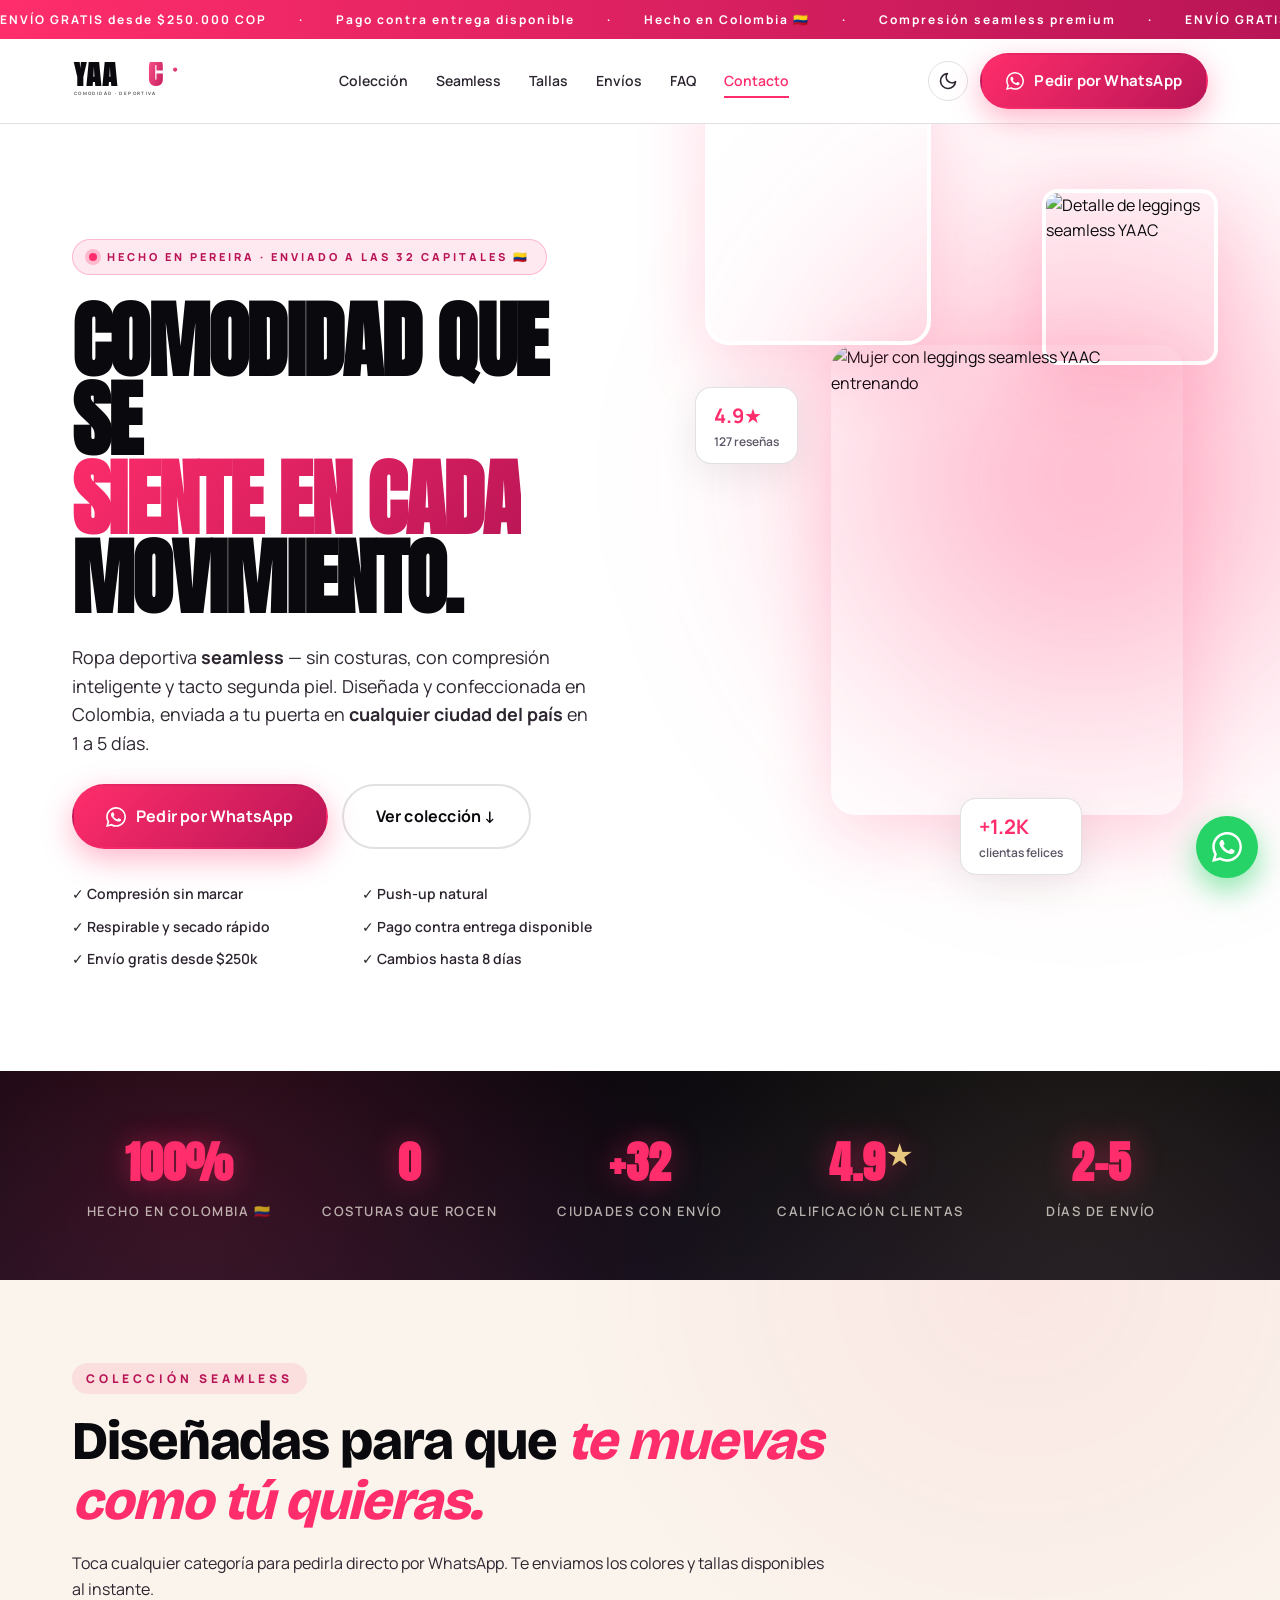
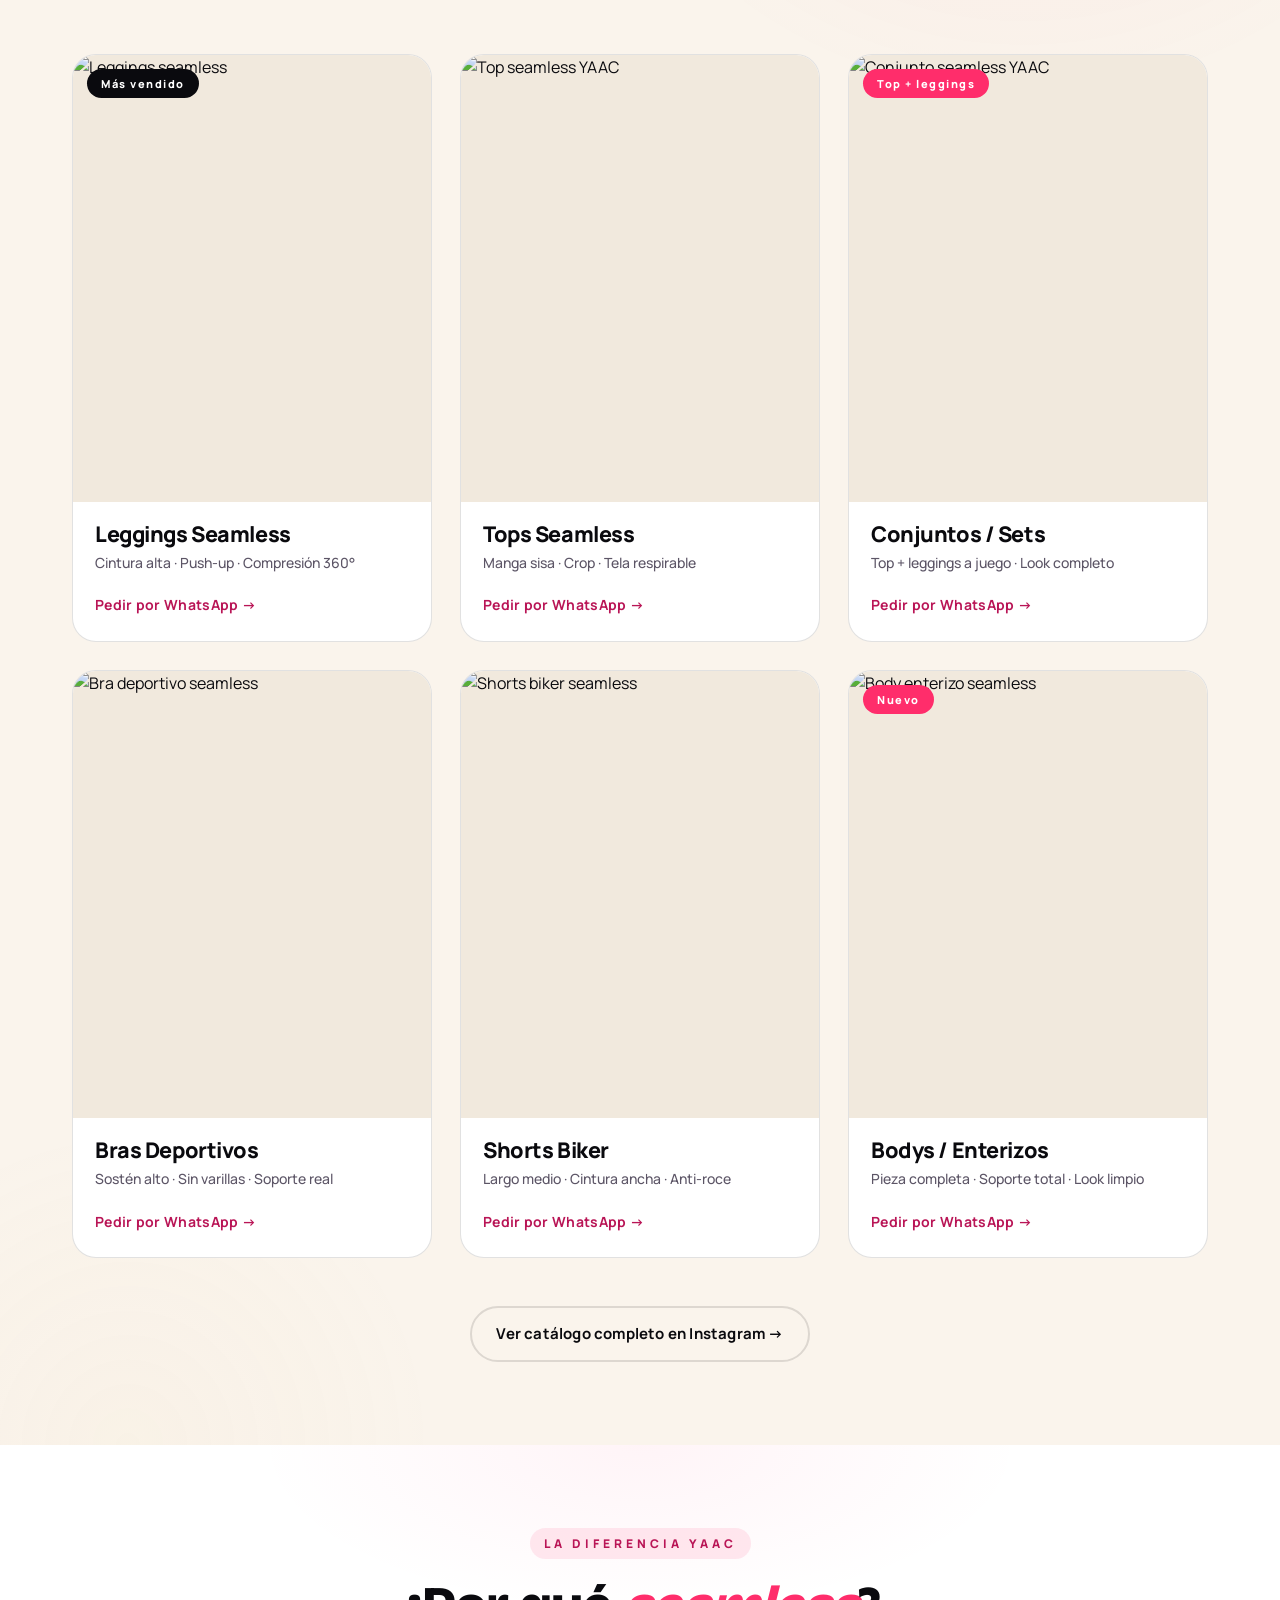
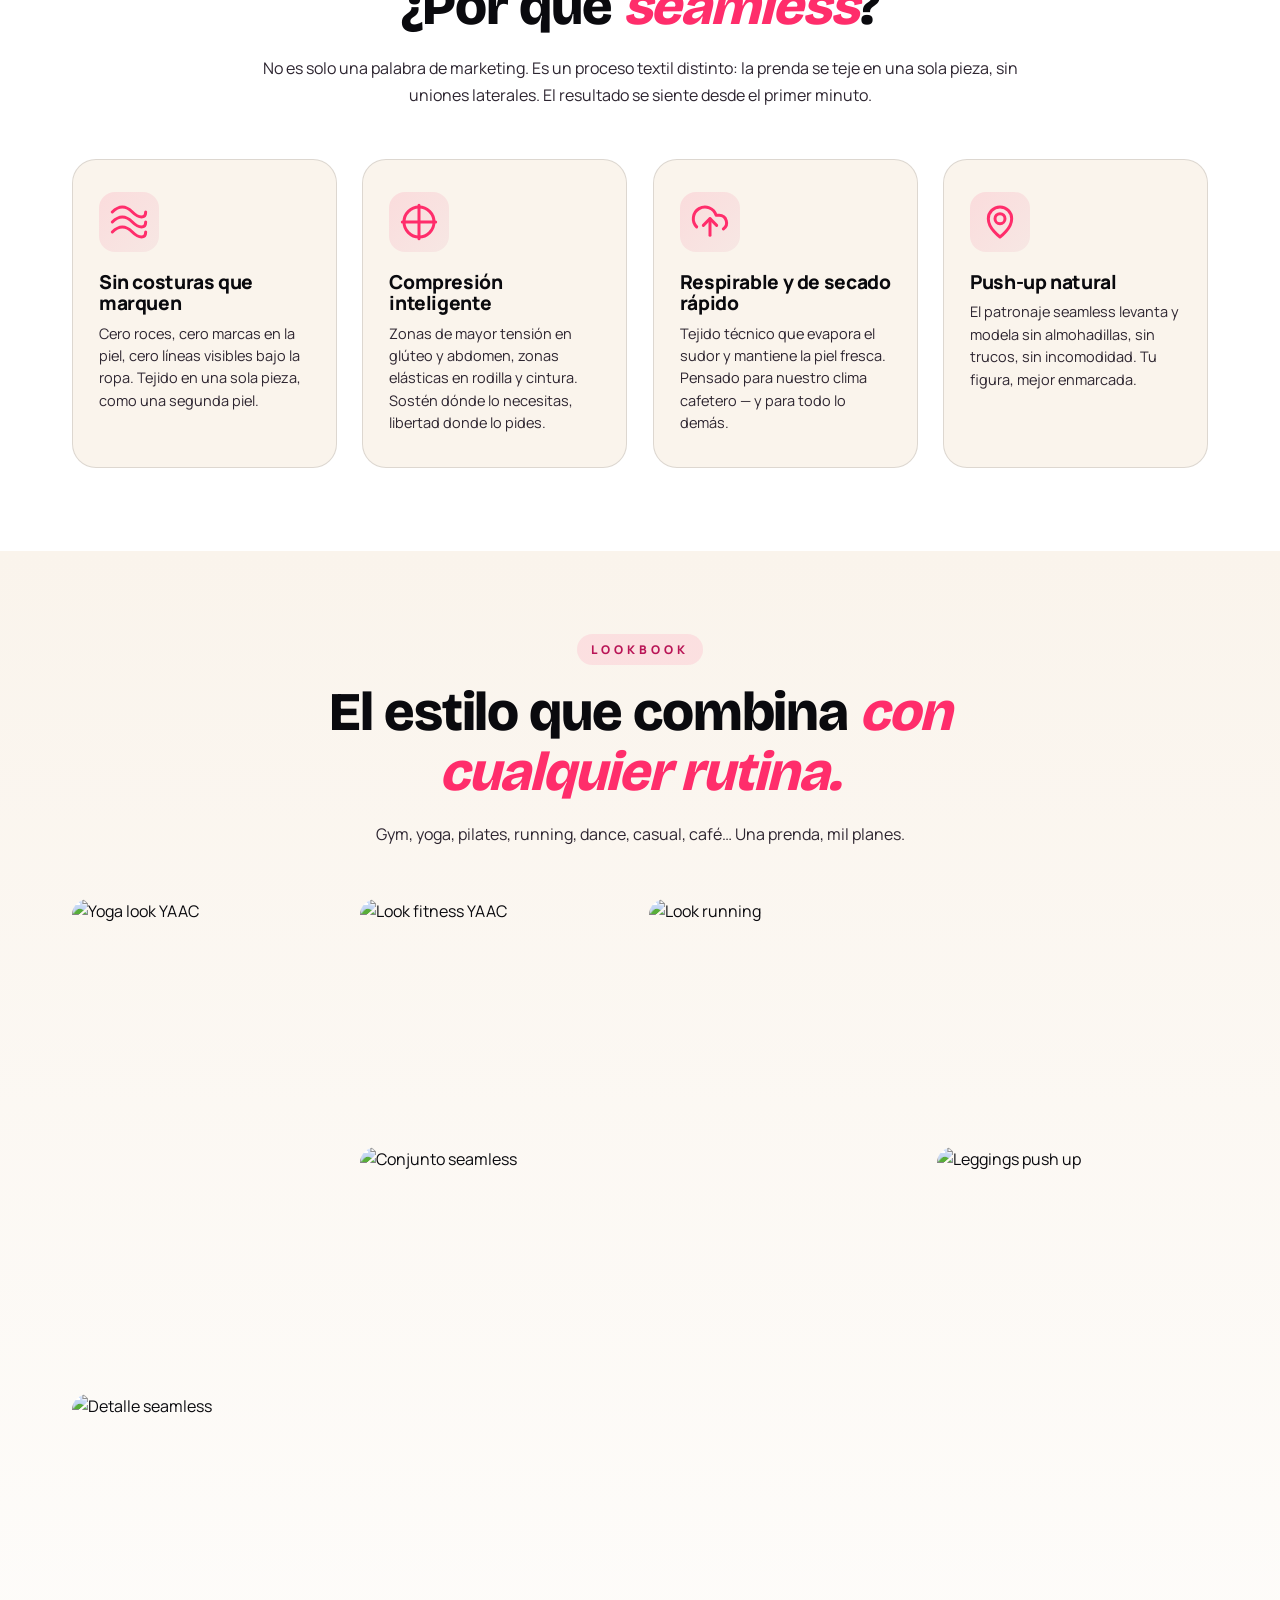
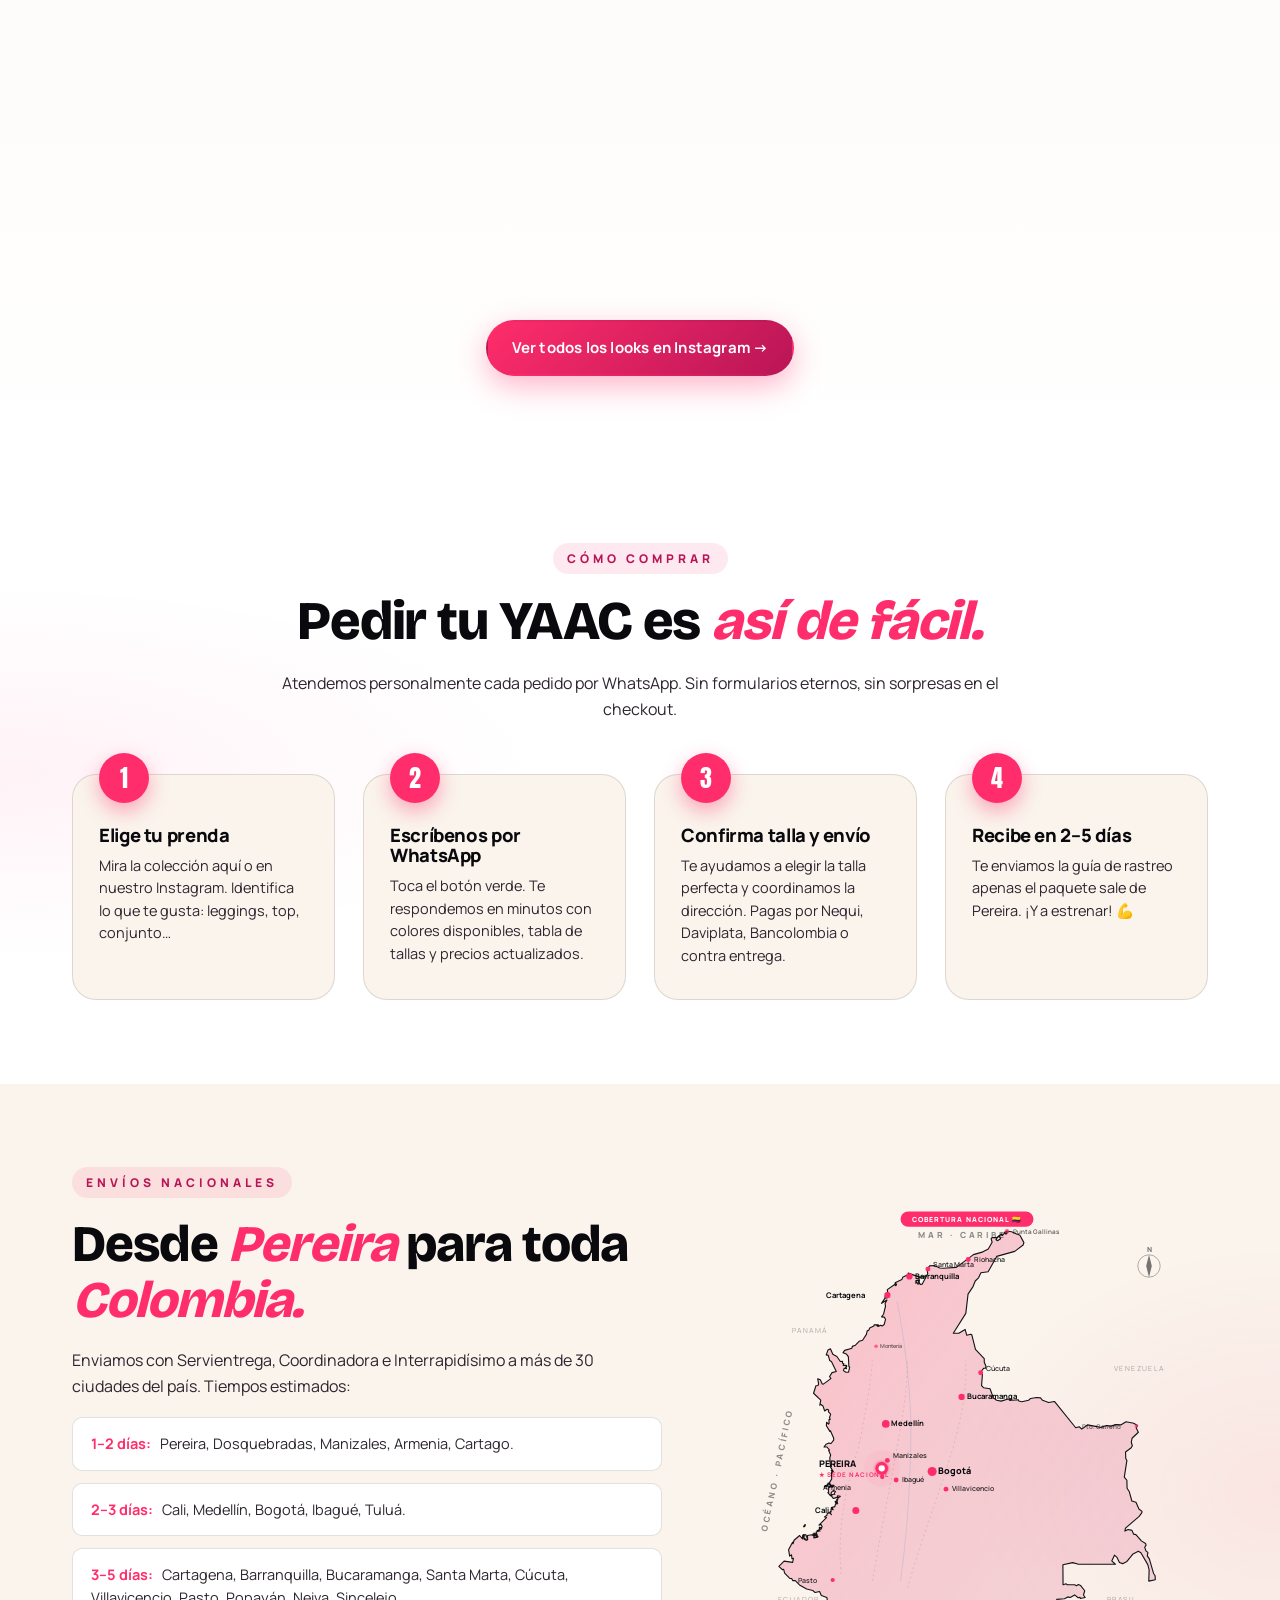
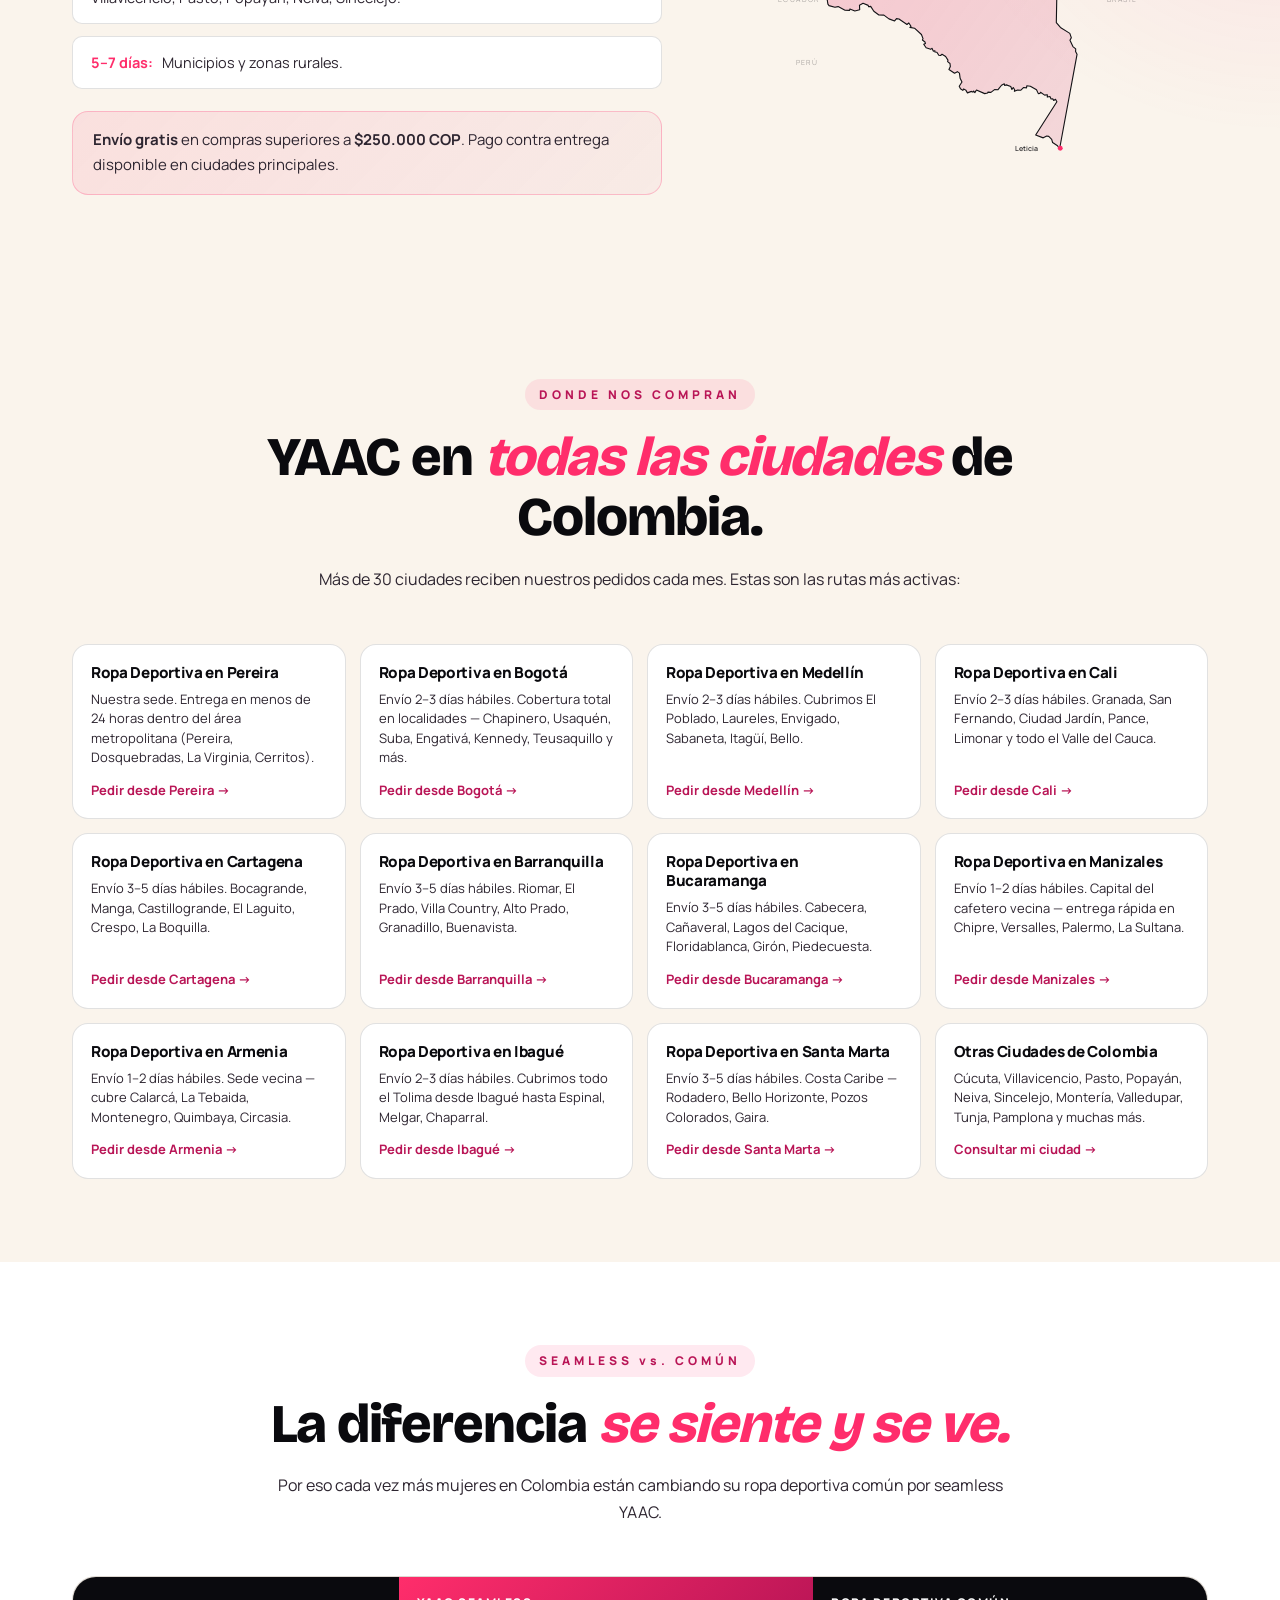
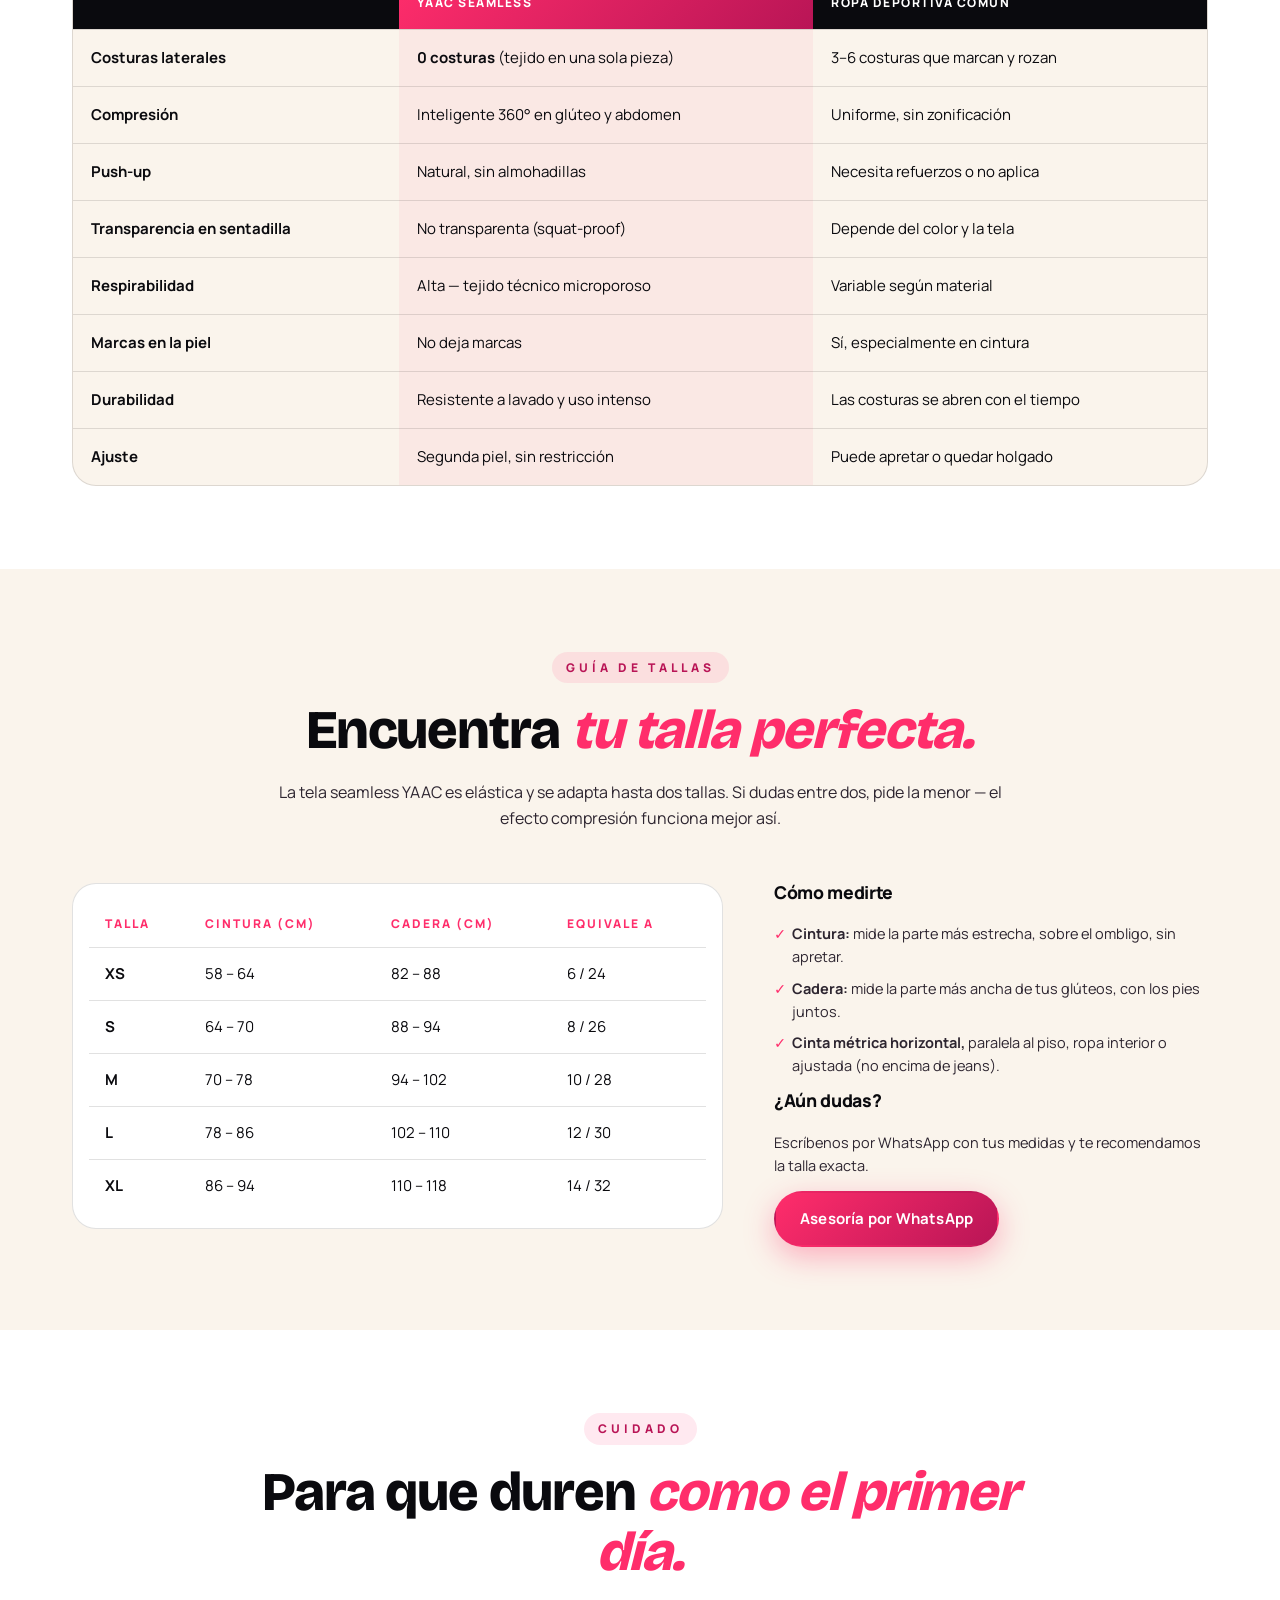
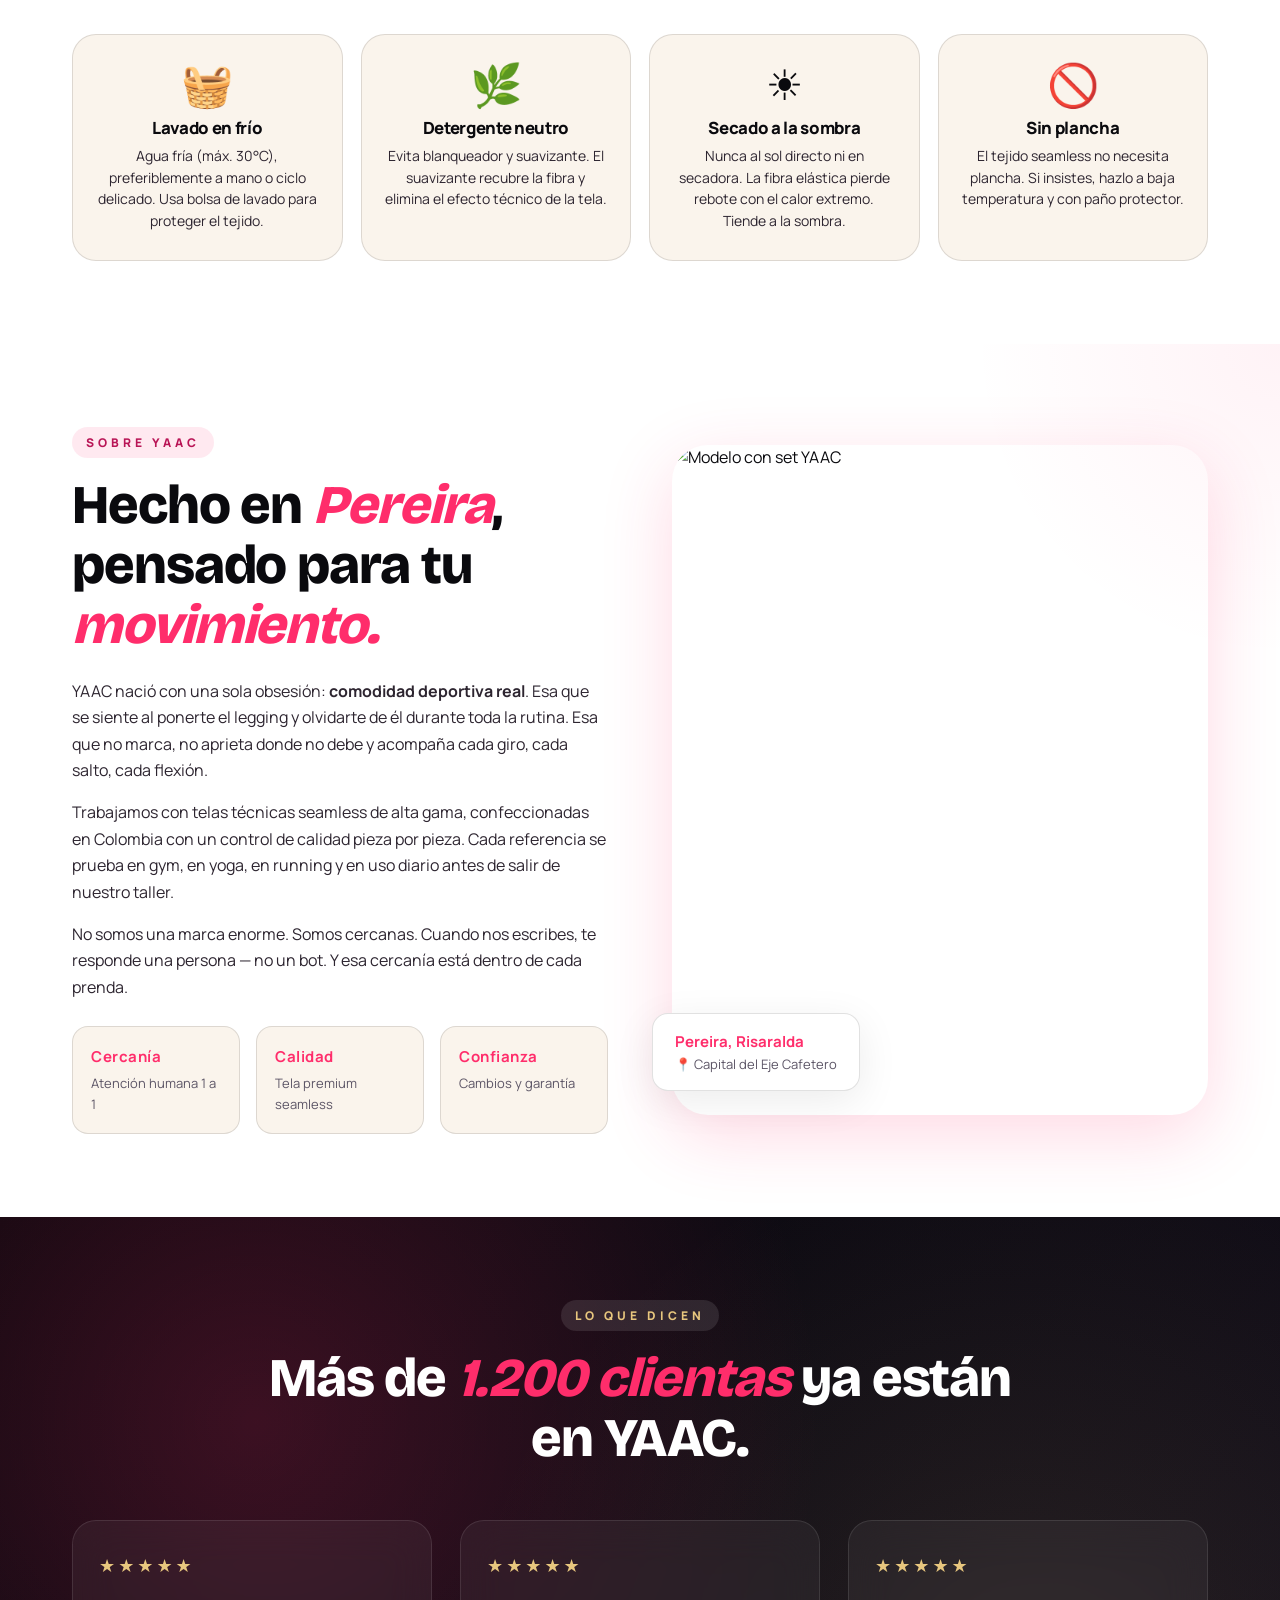
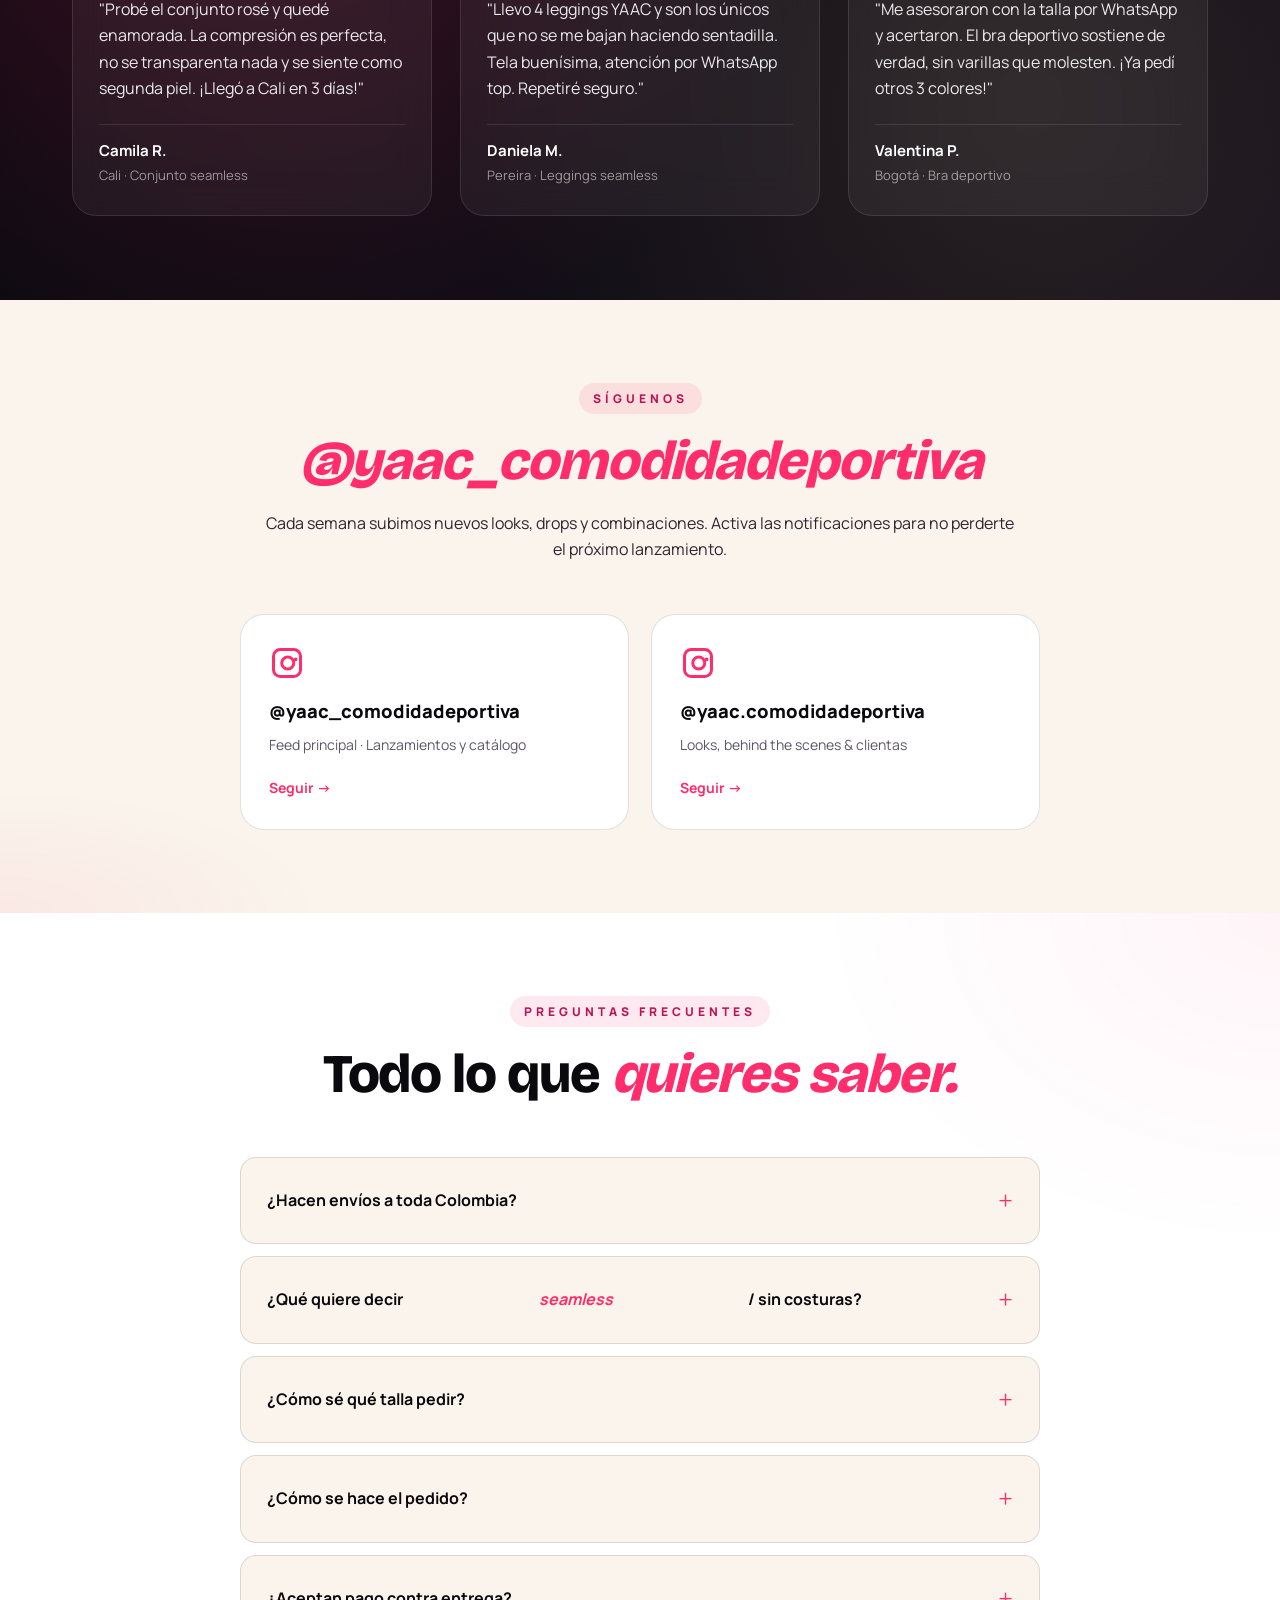
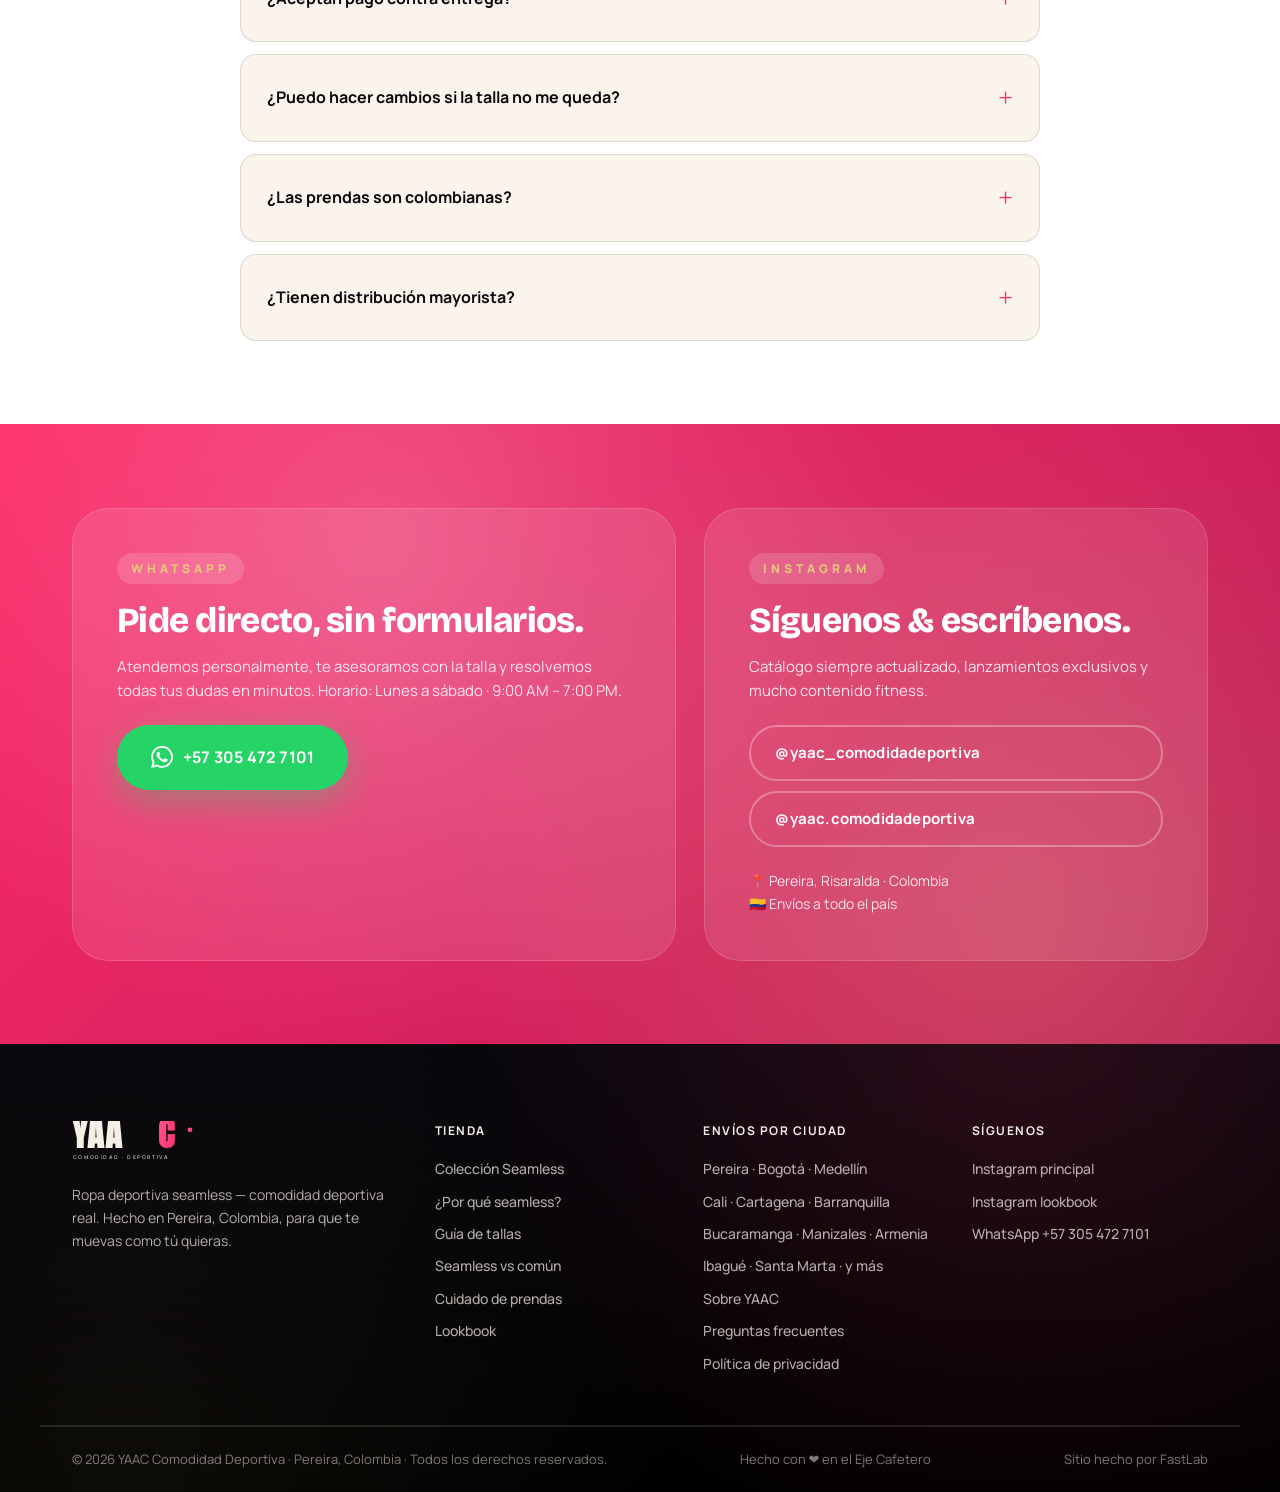
==== commit 3e44f8b3: "Crédito: sitio hecho por FastLab (fastlabstudio.com)" ====
--- a/index.html
+++ b/index.html
@@ -1119,6 +1119,7 @@
   <div class="footer__bottom container">
     <span>© <span id="year">2026</span> YAAC Comodidad Deportiva · Pereira, Colombia · Todos los derechos reservados.</span>
     <span>Hecho con ❤ en el Eje Cafetero</span>
+    <span>Sitio hecho por <a href="https://fastlabstudio.com/es" target="_blank" rel="noopener">FastLab</a></span>
   </div>
 </footer>
 
